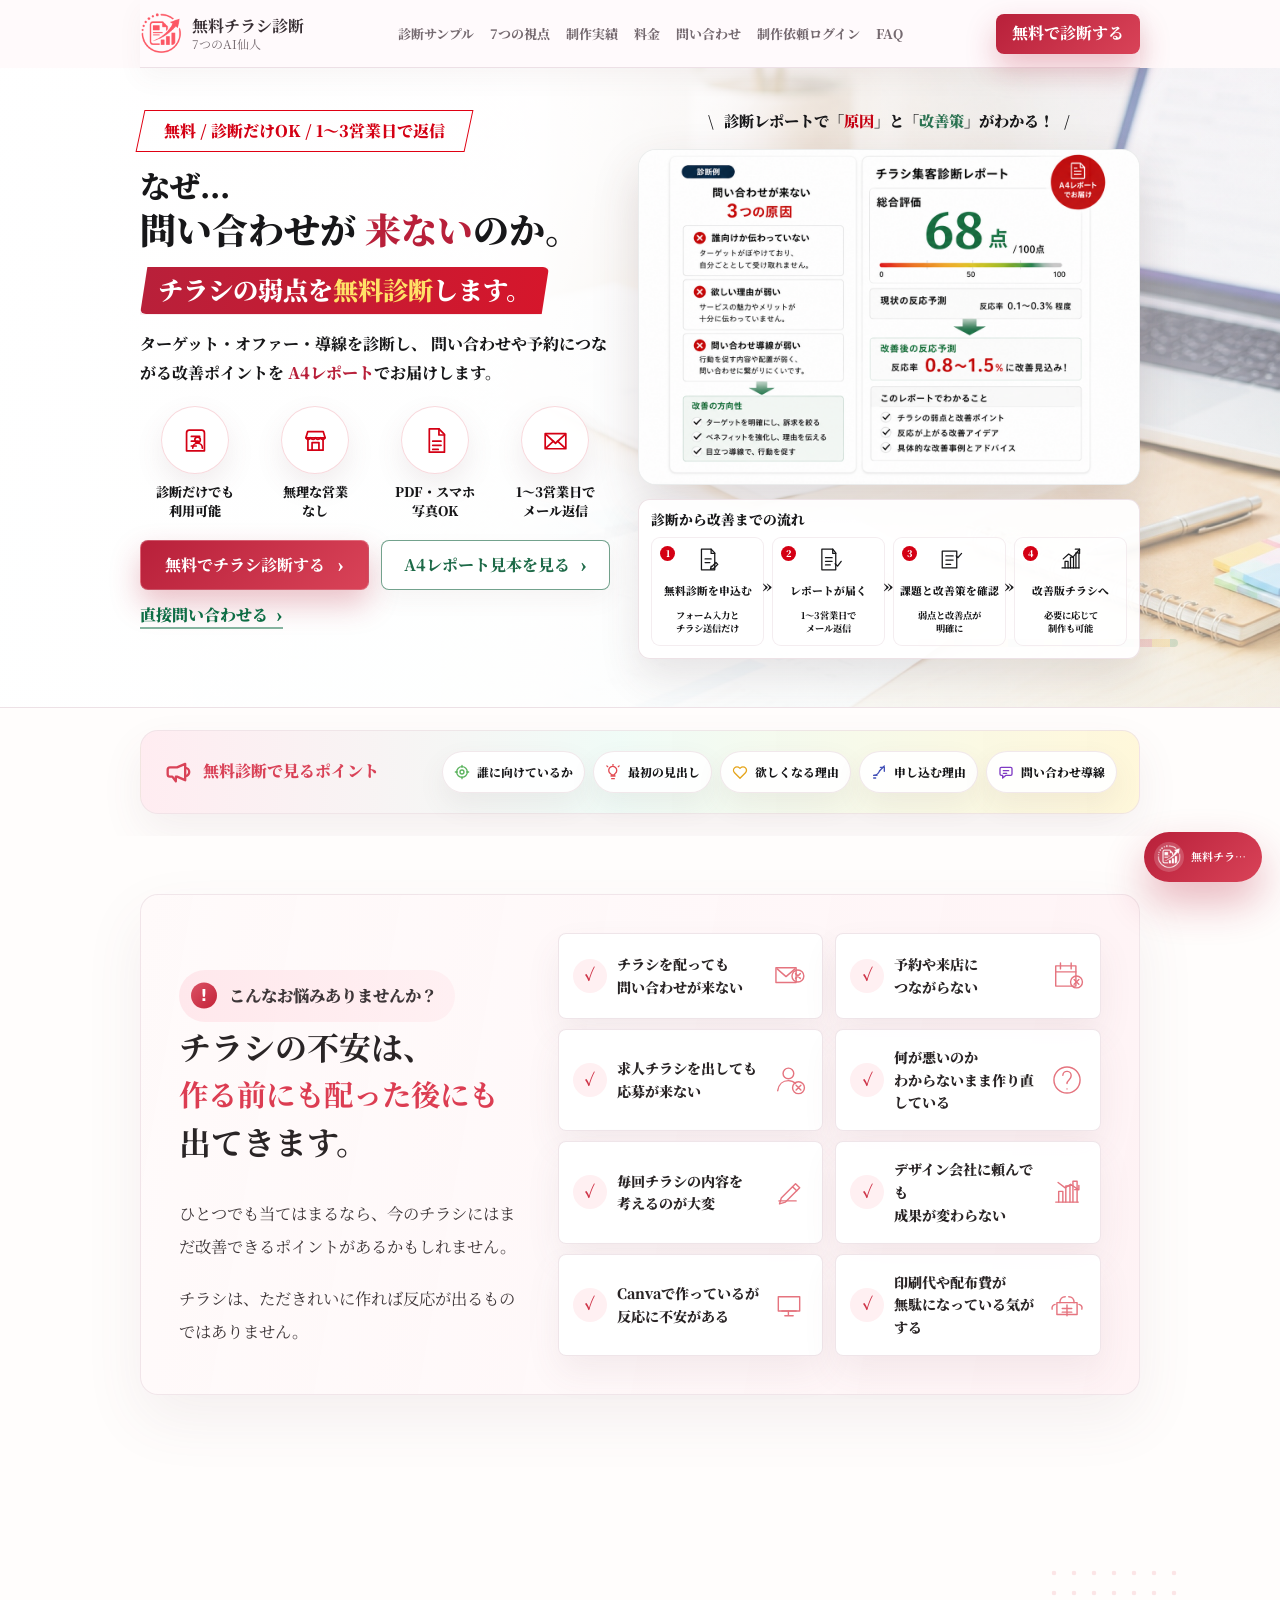
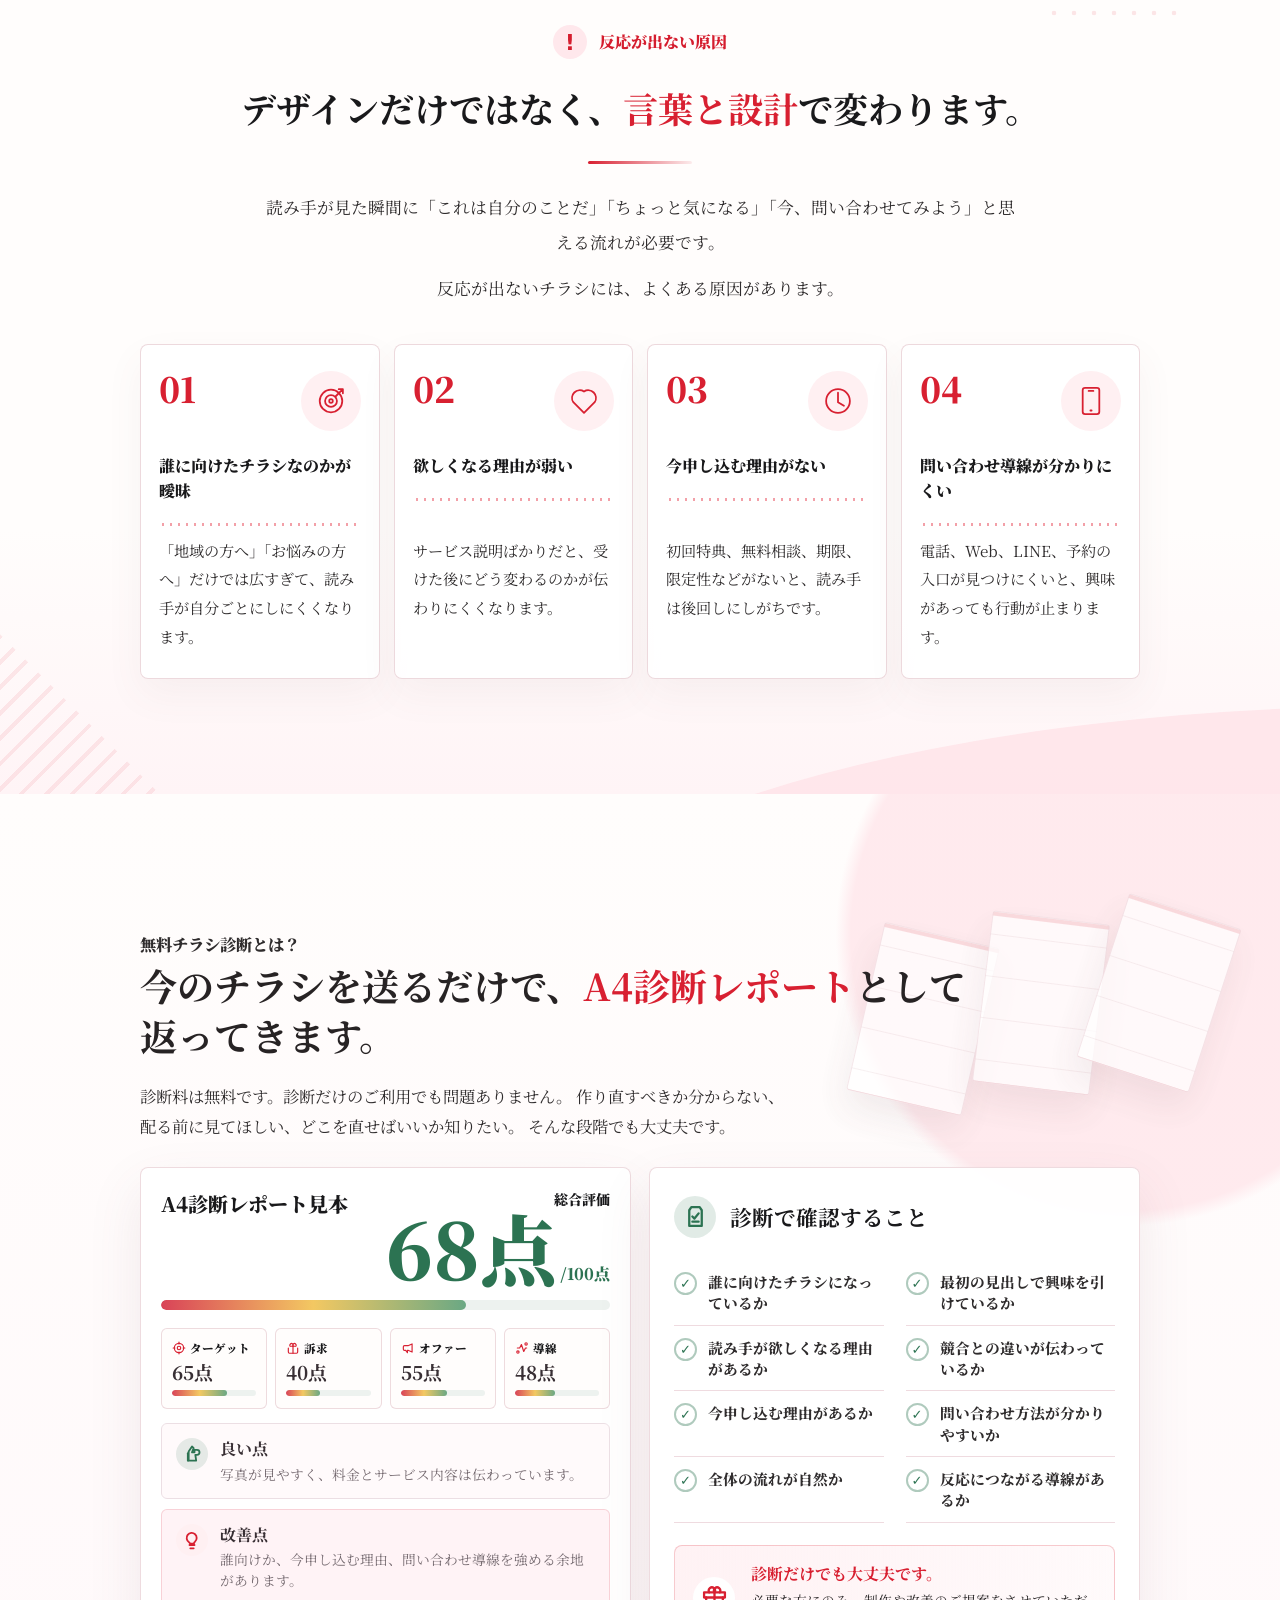
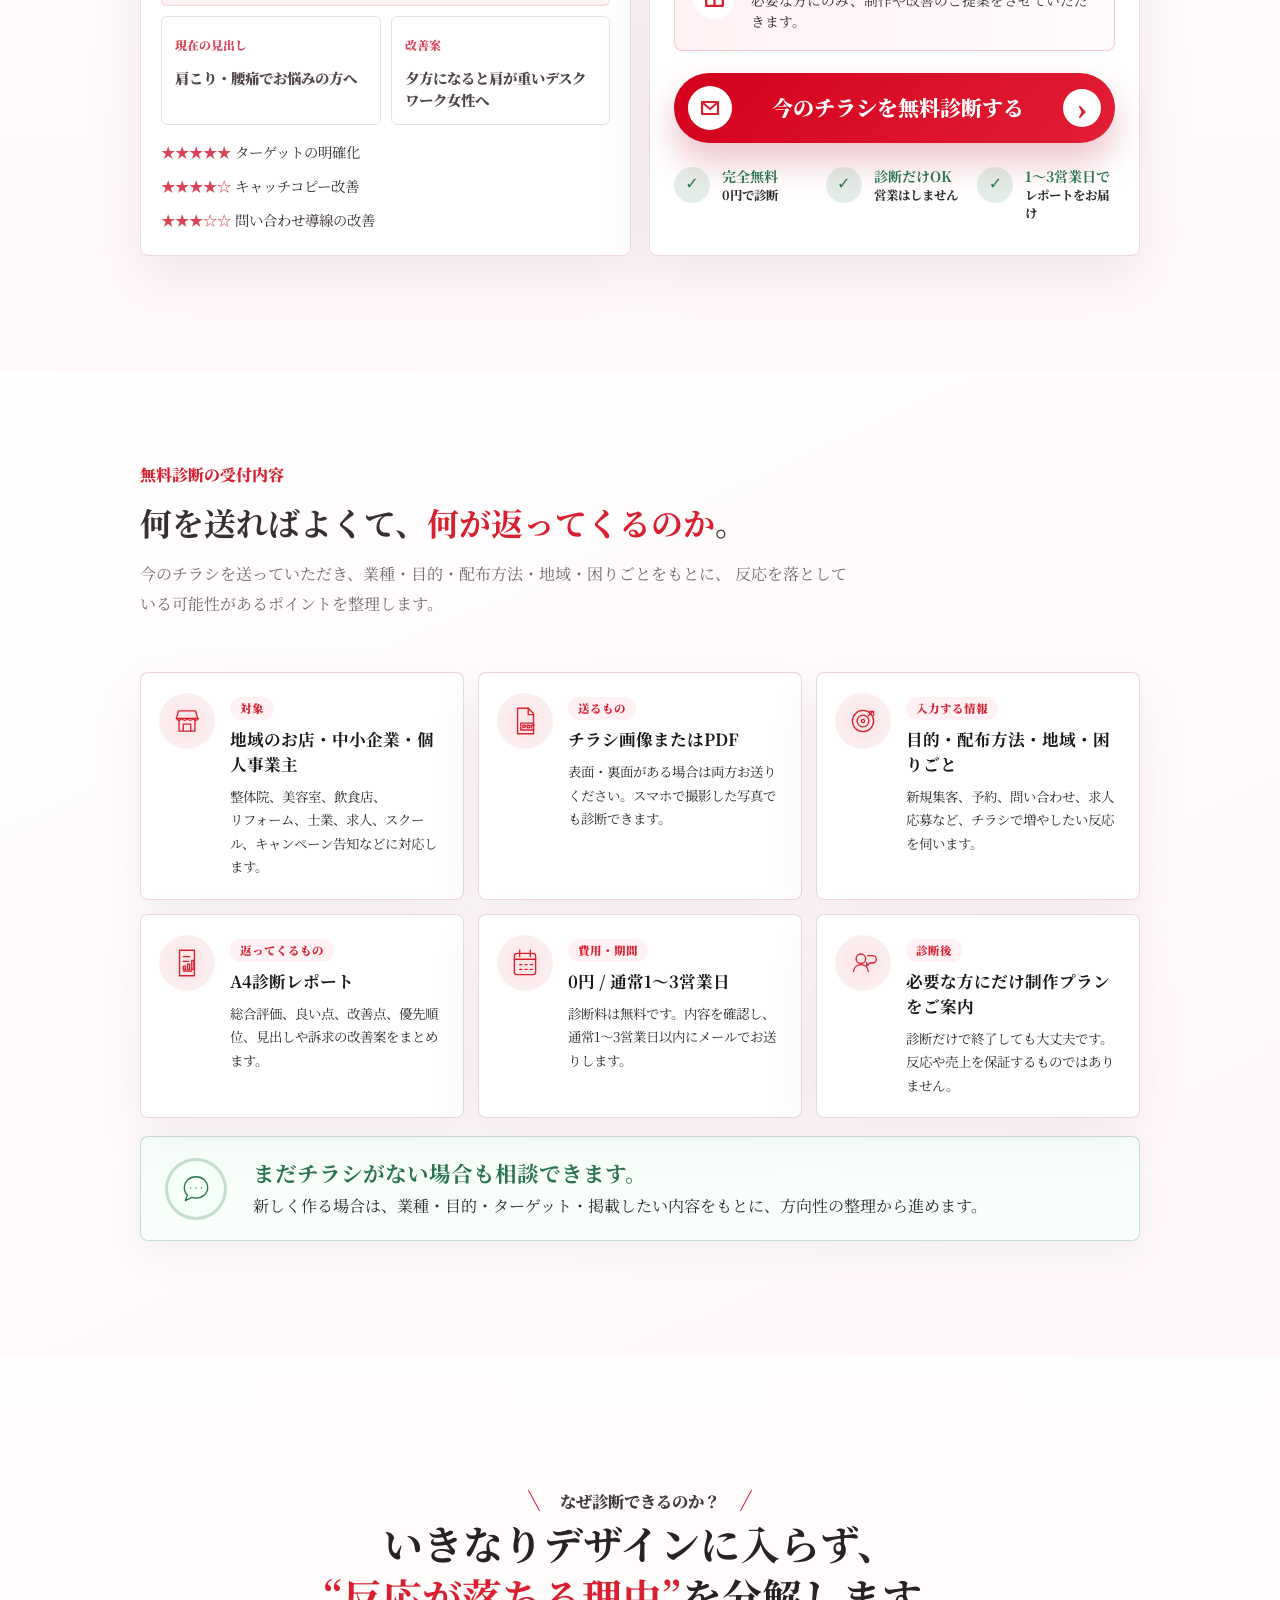
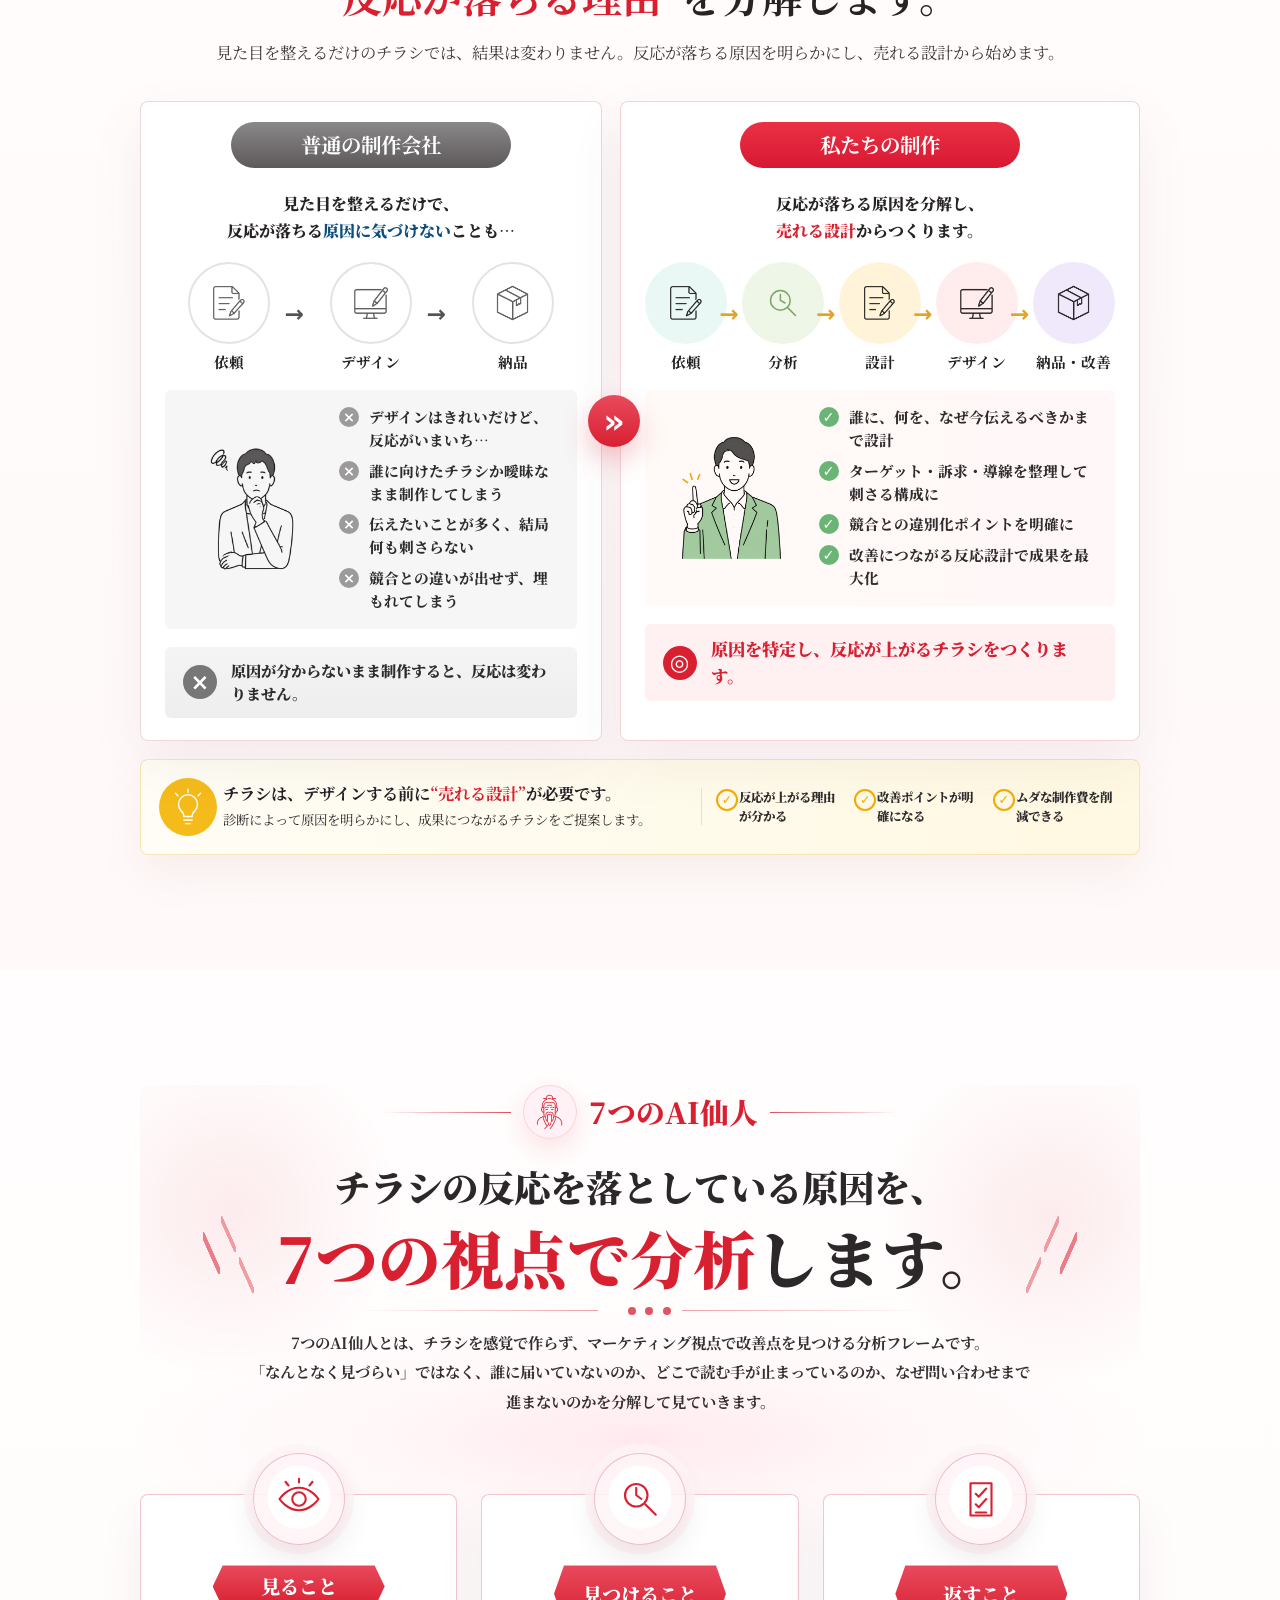
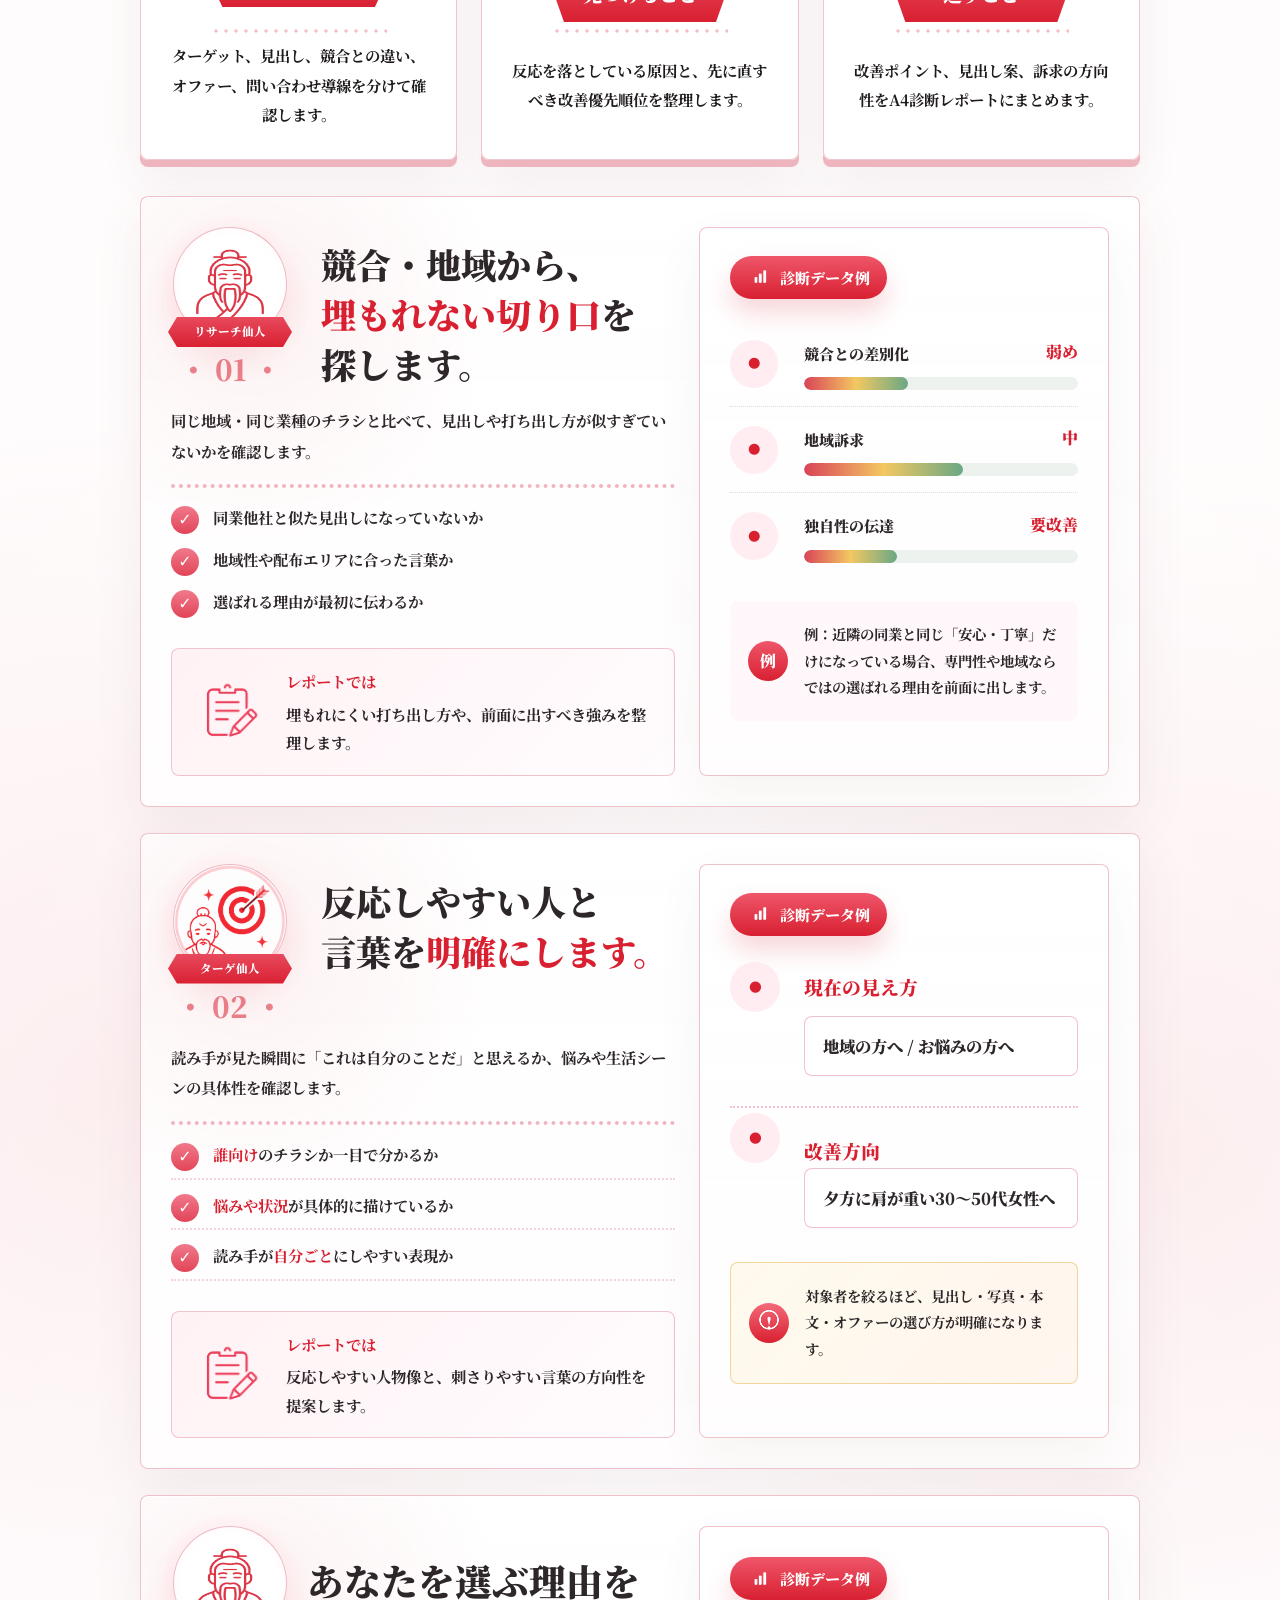
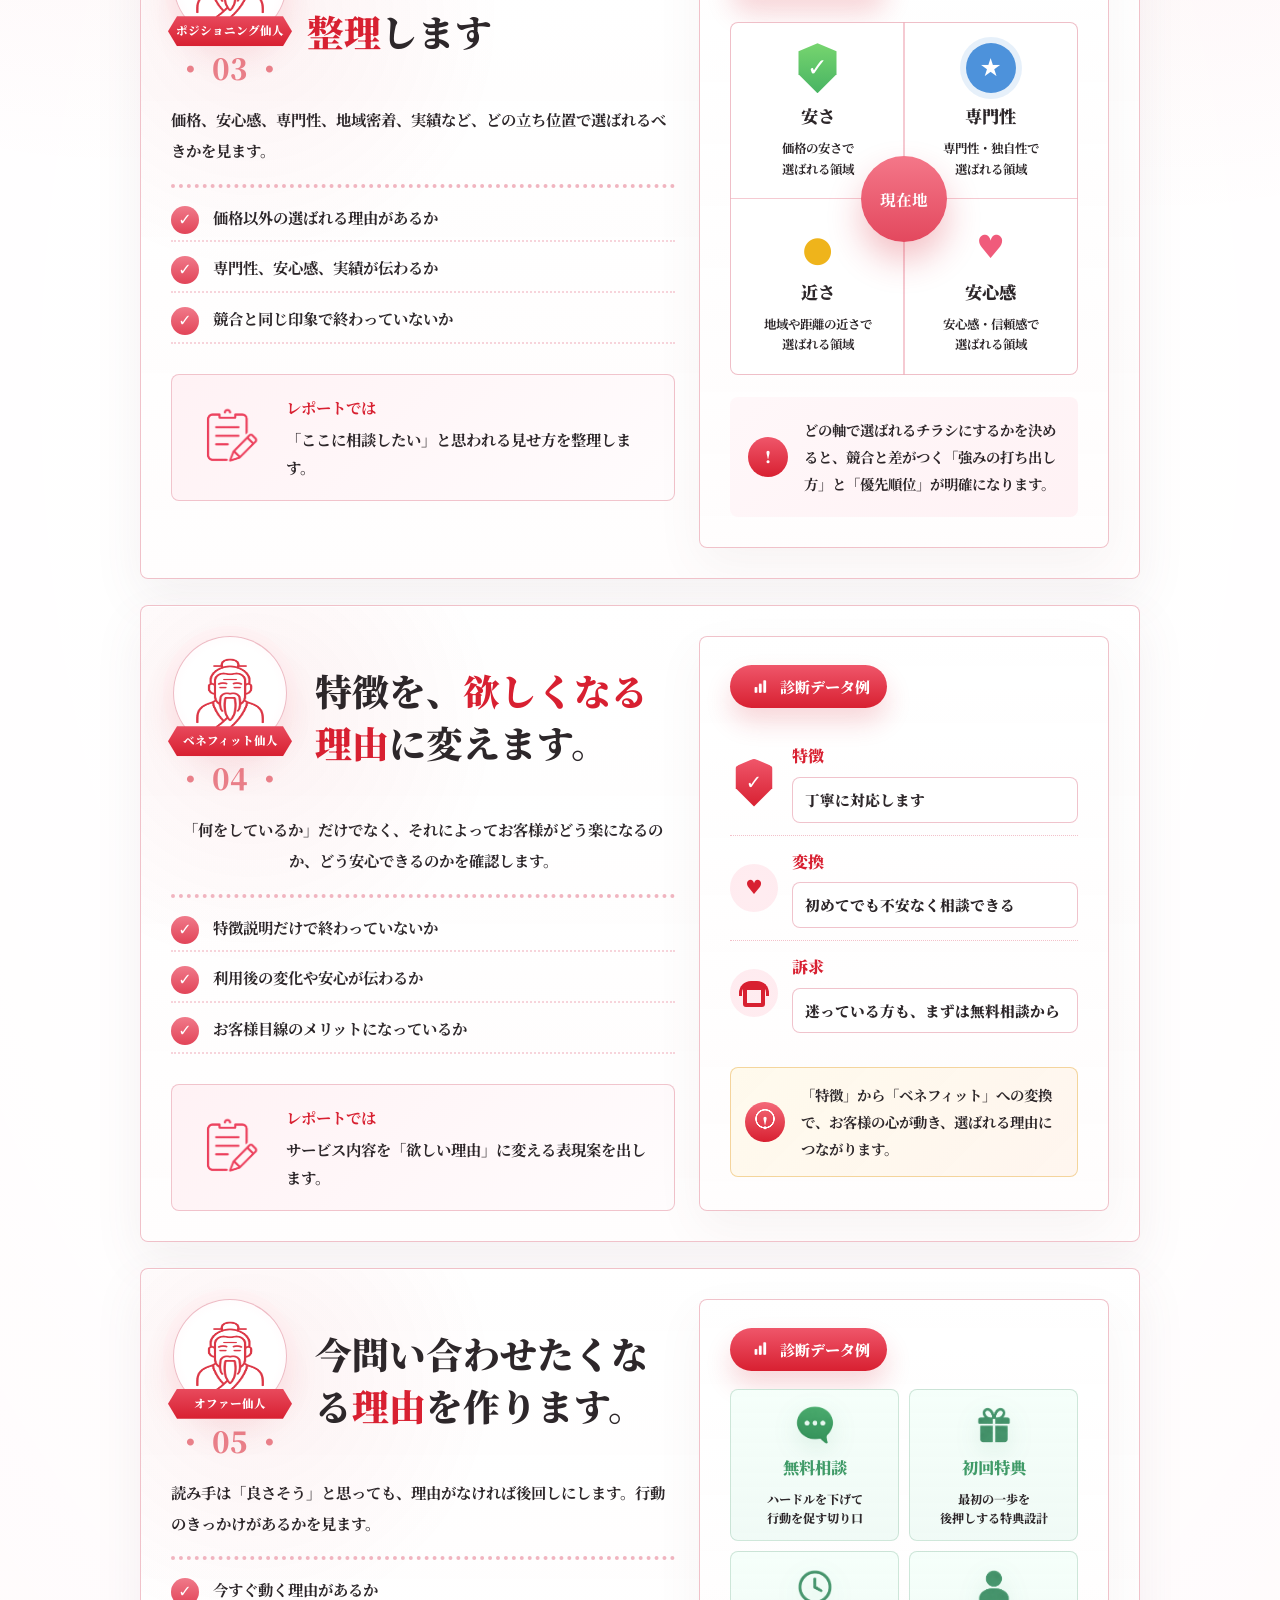
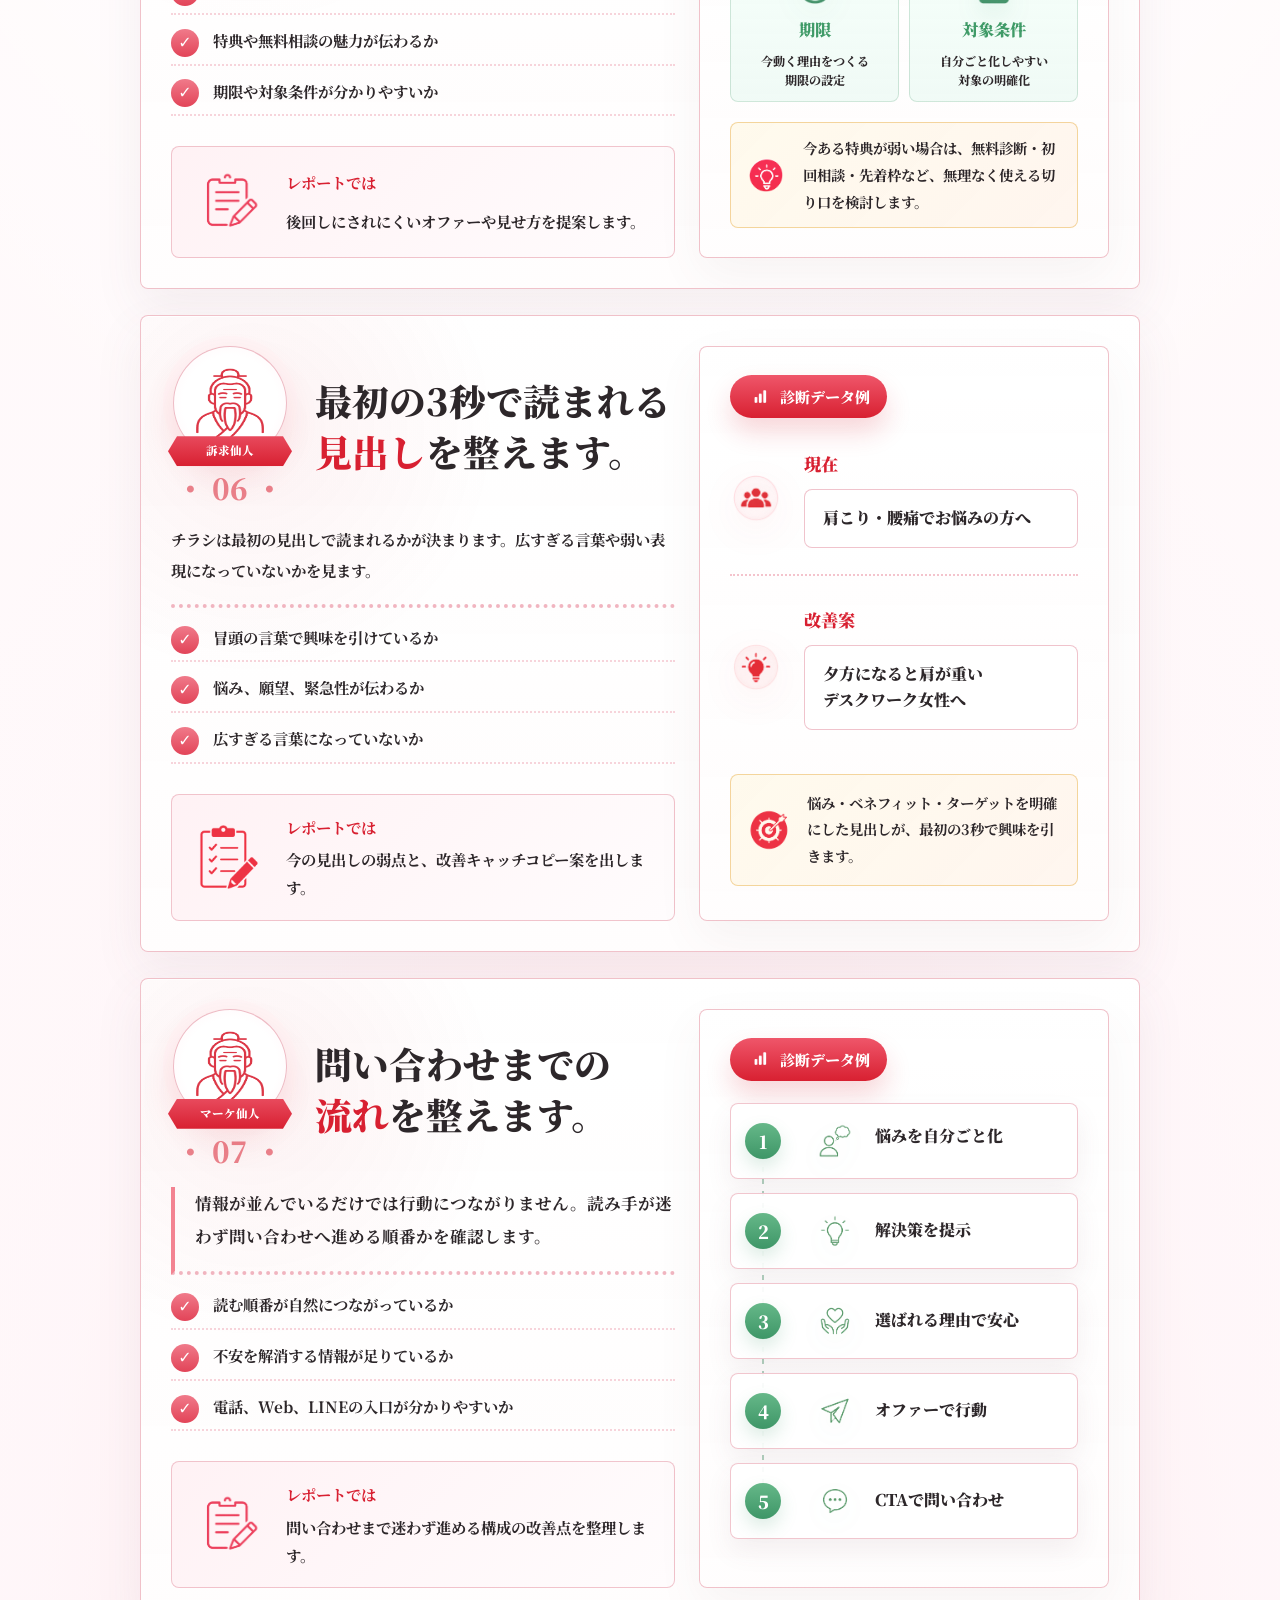
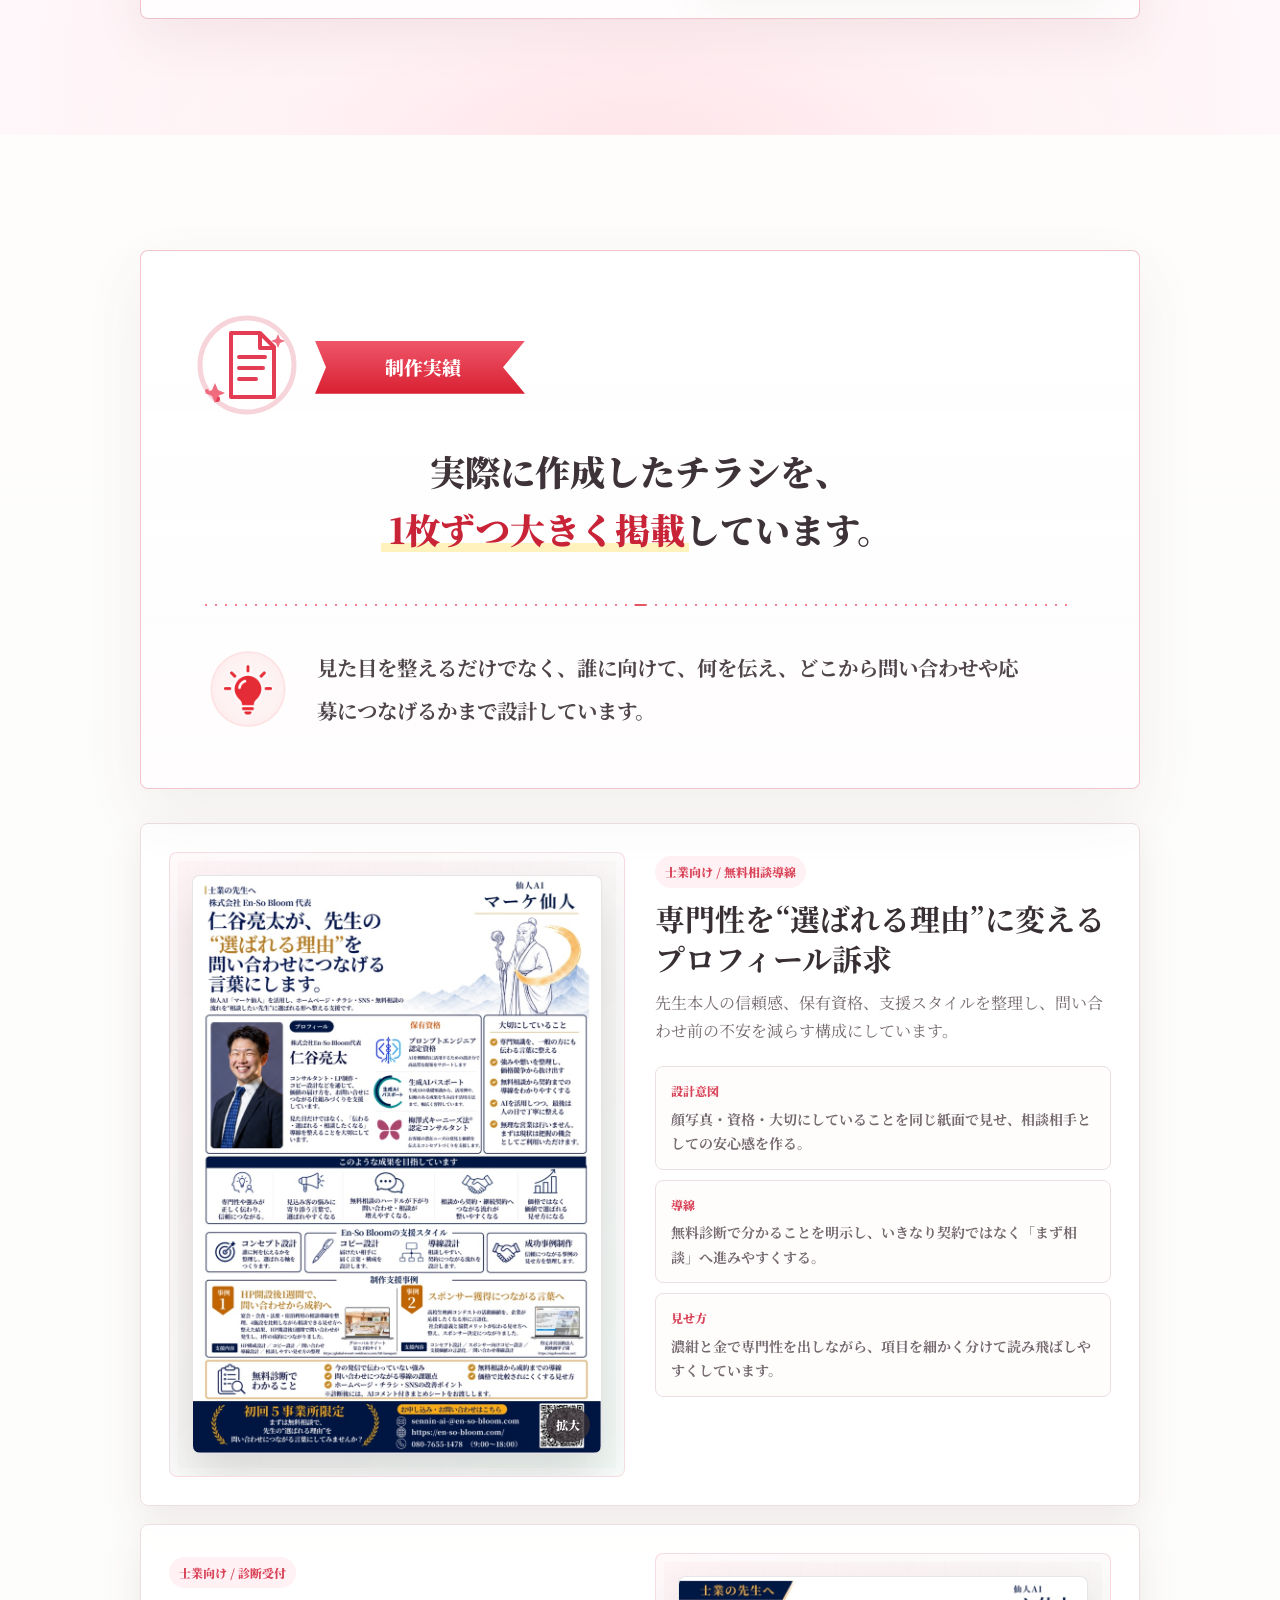
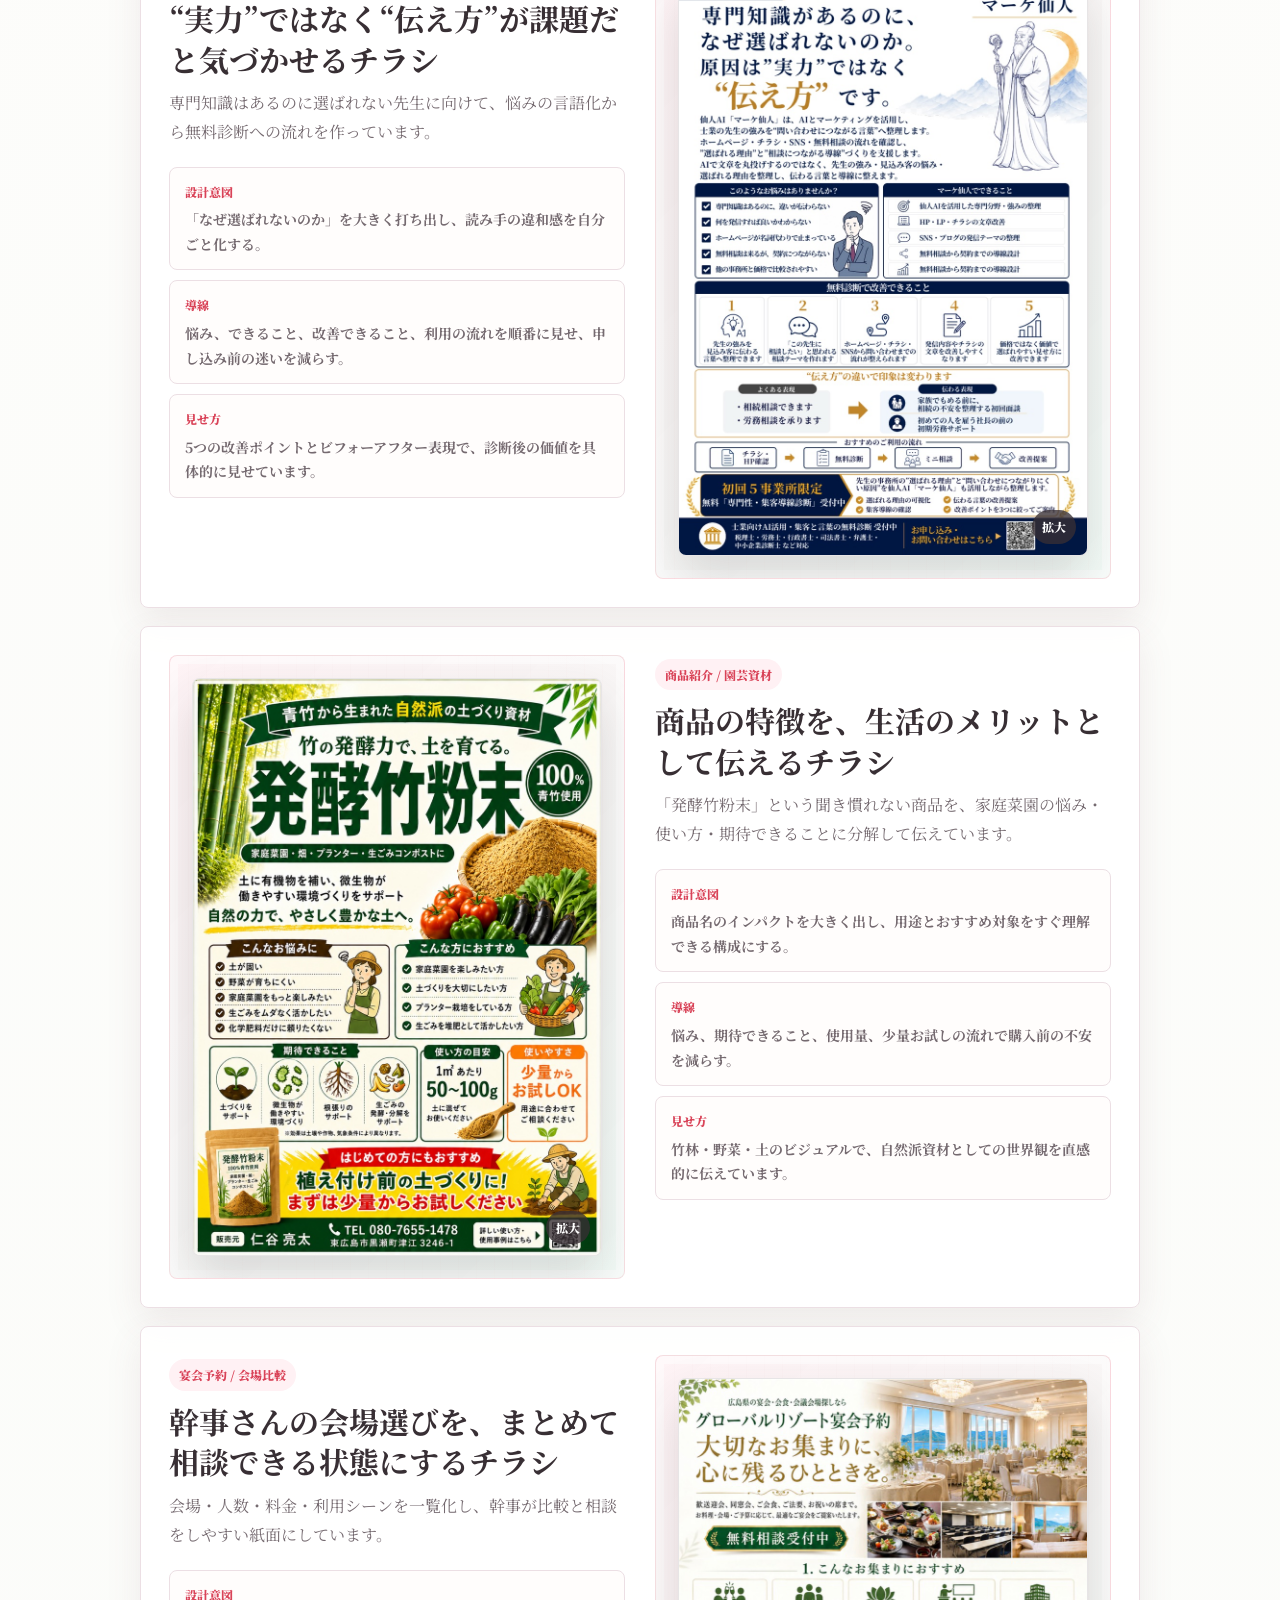
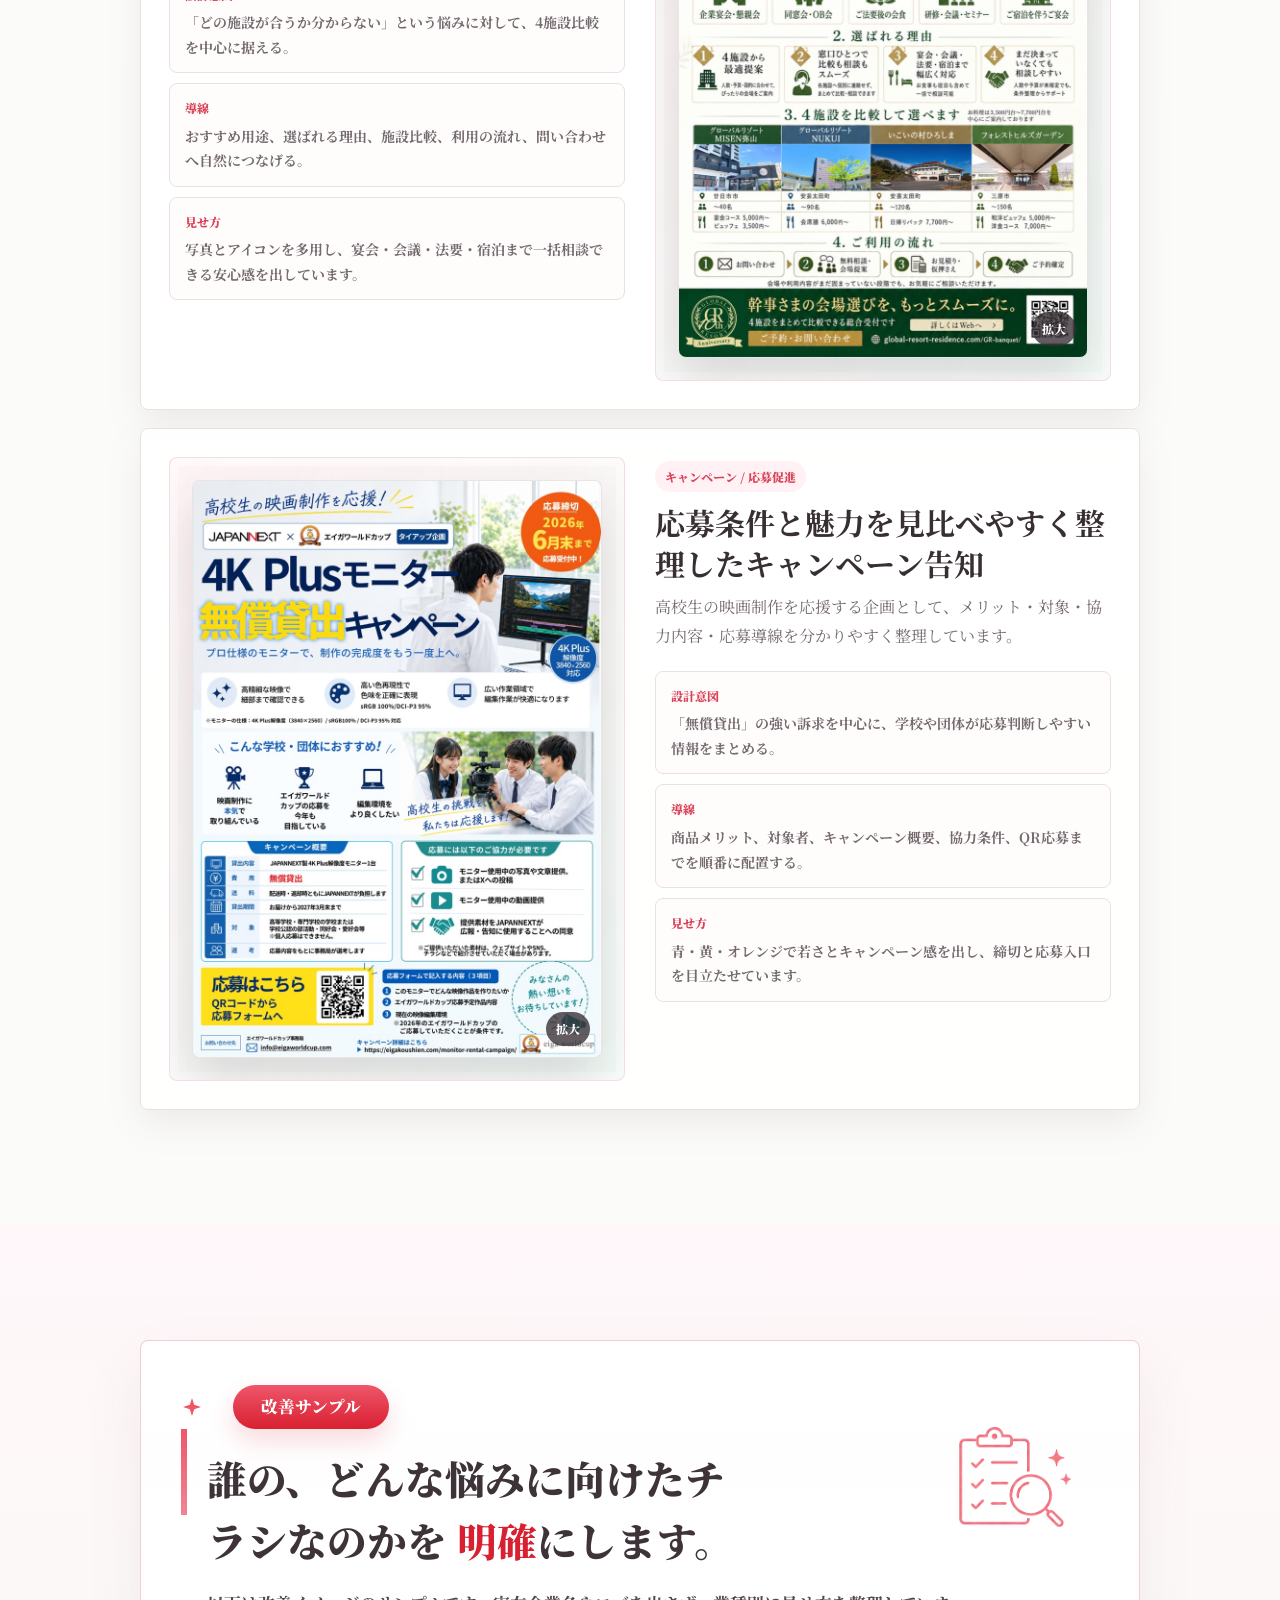
==== index.html @ 8c3f7525 "Add LP analysis tracking script" ====
<!doctype html>
<html lang="ja">
  <head>
    <meta charset="utf-8" />
    <meta name="viewport" content="width=device-width, initial-scale=1" />
    <title>今のチラシ、本当に反応が取れていますか？ | 無料チラシ診断</title>
    <meta
      name="description"
      content="配っても反応が出ないチラシの原因を無料診断。7つのAI仙人の分析フレームで改善ポイントをA4レポートにまとめてお返しします。"
    />
    <link rel="preconnect" href="https://fonts.googleapis.com" />
    <link rel="preconnect" href="https://fonts.gstatic.com" crossorigin />
    <link href="https://fonts.googleapis.com/css2?family=Noto+Serif+JP:wght@500;600;700;800;900&display=swap" rel="stylesheet" />
    <link rel="icon" type="image/png" href="assets/logo-mark.png" />
    <link rel="stylesheet" href="styles.css?v=20260630-reset-live1" />
  </head>
  <body>
    <header class="site-header" aria-label="サイトヘッダー">
      <a class="brand" href="#top" aria-label="無料チラシ診断 トップ">
        <span class="brand-mark"><img src="assets/logo-mark.png" alt="" /></span>
        <span>
          <strong>無料チラシ診断</strong>
          <small>7つのAI仙人</small>
        </span>
      </a>
      <nav class="site-nav" aria-label="主要ナビゲーション">
        <a href="#diagnosis">診断サンプル</a>
        <a href="#sages">7つの視点</a>
        <a href="#works">制作実績</a>
        <a href="#pricing">料金</a>
        <a href="contact.html">問い合わせ</a>
        <a href="portal.html">制作依頼ログイン</a>
        <a href="#faq">FAQ</a>
      </nav>
      <button class="header-cta js-open-chat" type="button">無料で診断する</button>
    </header>

    <main id="top">
      <section class="hero" aria-labelledby="hero-title">
        <img class="hero-image" src="assets/hero-desk-bg.jpg" alt="チラシ診断レポートを確認するデスクの背景" />
        <div class="hero-scrim" aria-hidden="true"></div>
        <div class="hero-content">
          <div class="hero-text">
            <p class="eyebrow hero-eyebrow">無料 / 診断だけOK / 1〜3営業日で返信</p>
            <h1 id="hero-title" class="hero-headline" aria-label="なぜ問い合わせが来ないのか。">
              <span class="headline-kicker">なぜ...</span>
              <span class="headline-main">問い合わせが</span>
              <span class="headline-main"><em><span class="keep">来ない</span></em>のか。</span>
            </h1>
            <p class="hero-ribbon">チラシの弱点を<span>無料診断</span>します。</p>
            <p class="hero-copy">
              ターゲット・オファー・導線を診断し、
              問い合わせや予約につながる改善ポイントを
              <strong>A4レポート</strong>でお届けします。
            </p>
            <ul class="hero-proof" aria-label="無料診断の安心材料">
              <li>
                <span class="proof-icon" aria-hidden="true">
                  <svg viewBox="0 0 48 48" focusable="false">
                    <path d="M15 9h18a4 4 0 0 1 4 4v26H11V13a4 4 0 0 1 4-4Z" />
                    <path d="M18 18h12M18 25h10M18 32h7" />
                    <path d="M34 35c0-4.2-3-7-7-7s-7 2.8-7 7" />
                    <circle cx="27" cy="23" r="4" />
                  </svg>
                </span>
                <span>診断だけでも<br />利用可能</span>
              </li>
              <li>
                <span class="proof-icon" aria-hidden="true">
                  <svg viewBox="0 0 48 48" focusable="false">
                    <path d="M10 20h28l-2.8-9H12.8L10 20Z" />
                    <path d="M13 20v18h22V20" />
                    <path d="M19 38V27h10v11" />
                    <path d="M10 20c1.6 3 5.4 3 7 0 1.6 3 5.4 3 7 0 1.6 3 5.4 3 7 0 1.6 3 5.4 3 7 0" />
                  </svg>
                </span>
                <span>無理な営業<br />なし</span>
              </li>
              <li>
                <span class="proof-icon" aria-hidden="true">
                  <svg viewBox="0 0 48 48" focusable="false">
                    <path d="M15 7h14l8 8v26H15V7Z" />
                    <path d="M29 7v9h8" />
                    <path d="M20 25h12M20 31h12M20 37h8" />
                  </svg>
                </span>
                <span>PDF・スマホ<br />写真OK</span>
              </li>
              <li>
                <span class="proof-icon" aria-hidden="true">
                  <svg viewBox="0 0 48 48" focusable="false">
                    <path d="M9 14h30v22H9V14Z" />
                    <path d="m10 15 14 13 14-13" />
                    <path d="m10 35 11-10M38 35 27 25" />
                  </svg>
                </span>
                <span>1〜3営業日で<br />メール返信</span>
              </li>
            </ul>
            <div class="hero-actions">
              <button class="primary-button js-open-chat" type="button">無料でチラシ診断する</button>
              <a class="secondary-button" href="#diagnosis">A4レポート見本を見る</a>
            </div>
            <a class="direct-contact-link" href="contact.html">直接問い合わせる</a>
          </div>
          <div class="hero-visual hero-report-visual" aria-label="無料診断レポートの返却イメージ">
            <p class="report-note">診断レポートで「<span>原因</span>」と「<em>改善策</em>」がわかる！</p>
            <img
              class="hero-report-image"
              src="assets/hero-report-panel.png"
              alt="問い合わせが来ない原因と改善策がわかるチラシ集客診断レポートの見本"
            />
            <div class="hero-flow-card" aria-label="診断から改善までの流れ">
              <p>診断から改善までの流れ</p>
              <ol>
                <li>
                  <span class="flow-icon" aria-hidden="true">
                    <svg viewBox="0 0 48 48" focusable="false">
                      <path d="M14 7h16l6 6v28H14V7Z" />
                      <path d="M30 7v7h6" />
                      <path d="M20 23h10M20 29h8" />
                      <path d="m31 36 7-7 3 3-7 7-5 1 1-5Z" />
                    </svg>
                  </span>
                  <b>無料診断を申込む</b>
                  <small>フォーム入力と<br />チラシ送信だけ</small>
                </li>
                <li>
                  <span class="flow-icon" aria-hidden="true">
                    <svg viewBox="0 0 48 48" focusable="false">
                      <path d="M13 7h18l5 6v28H13V7Z" />
                      <path d="M31 7v7h5" />
                      <path d="M19 21h11M19 27h11M19 33h8" />
                      <path d="m35 31 4 4 6-8" />
                    </svg>
                  </span>
                  <b>レポートが届く</b>
                  <small>1〜3営業日で<br />メール返信</small>
                </li>
                <li>
                  <span class="flow-icon" aria-hidden="true">
                    <svg viewBox="0 0 48 48" focusable="false">
                      <path d="M12 10h24v28H12V10Z" />
                      <path d="M18 18h12M18 25h12M18 32h8" />
                      <path d="m35 18 3 3 6-7" />
                    </svg>
                  </span>
                  <b>課題と改善策を確認</b>
                  <small>弱点と改善点が<br />明確に</small>
                </li>
                <li>
                  <span class="flow-icon" aria-hidden="true">
                    <svg viewBox="0 0 48 48" focusable="false">
                      <path d="M10 38h28" />
                      <path d="M15 38V27h5v11M24 38V20h5v18M33 38V13h5v25" />
                      <path d="m12 23 9-8 7 5 11-13" />
                      <path d="M32 7h7v7" />
                    </svg>
                  </span>
                  <b>改善版チラシへ</b>
                  <small>必要に応じて<br />制作も可能</small>
                </li>
              </ol>
            </div>
          </div>
        </div>
      </section>

      <section class="signal-strip" aria-label="無料診断で見るポイント">
        <div class="section-inner signal-inner">
          <p class="signal-title">
            <span class="signal-title-icon" aria-hidden="true">
              <svg viewBox="0 0 24 24" focusable="false">
                <path d="M4 10v4a2 2 0 0 0 2 2h2l3 4v-4h1l7 3V5l-7 3H6a2 2 0 0 0-2 2Z" />
                <path d="M19 8.5a3.5 3.5 0 0 1 0 7" />
              </svg>
            </span>
            無料診断で見るポイント
          </p>
          <ul>
            <li class="signal-target">
              <svg viewBox="0 0 24 24" aria-hidden="true" focusable="false">
                <circle cx="12" cy="12" r="8" />
                <circle cx="12" cy="12" r="3" />
                <path d="M12 2v3M22 12h-3M12 22v-3M2 12h3" />
              </svg>
              <span>誰に向けているか</span>
            </li>
            <li class="signal-copy">
              <svg viewBox="0 0 24 24" aria-hidden="true" focusable="false">
                <path d="M9 18h6" />
                <path d="M10 22h4" />
                <path d="M8.4 14.6A6 6 0 1 1 15.6 14c-.8.6-1.2 1.5-1.4 2.5H9.8c-.2-.8-.6-1.4-1.4-1.9Z" />
                <path d="M4 4 2.8 2.8M20 4l1.2-1.2M12 2V0.5" />
              </svg>
              <span>最初の見出し</span>
            </li>
            <li class="signal-benefit">
              <svg viewBox="0 0 24 24" aria-hidden="true" focusable="false">
                <path d="M20.2 5.8a5.2 5.2 0 0 0-7.4 0L12 6.6l-.8-.8a5.2 5.2 0 0 0-7.4 7.4L12 21.4l8.2-8.2a5.2 5.2 0 0 0 0-7.4Z" />
              </svg>
              <span>欲しくなる理由</span>
            </li>
            <li class="signal-offer">
              <svg viewBox="0 0 24 24" aria-hidden="true" focusable="false">
                <path d="M4 17c4.5 0 6.5-2 8-5l1-2" />
                <path d="M14 5h6v6" />
                <path d="m13 10 7-7" />
                <path d="M4 17h5M4 21h3" />
              </svg>
              <span>申し込む理由</span>
            </li>
            <li class="signal-contact">
              <svg viewBox="0 0 24 24" aria-hidden="true" focusable="false">
                <path d="M5 5h14a2 2 0 0 1 2 2v8a2 2 0 0 1-2 2h-7l-5 4v-4H5a2 2 0 0 1-2-2V7a2 2 0 0 1 2-2Z" />
                <path d="M8 10h8M8 14h5" />
              </svg>
              <span>問い合わせ導線</span>
            </li>
          </ul>
        </div>
      </section>

      <section class="section worry-section" aria-labelledby="worries-title">
        <div class="section-inner worry-panel">
          <div class="worry-copy">
            <p class="worry-eyebrow"><span>!</span>こんなお悩みありませんか？</p>
            <h2 id="worries-title"><span>チラシの不安は、</span><em>作る前にも配った後にも</em><span>出てきます。</span></h2>
            <p>
              ひとつでも当てはまるなら、今のチラシにはまだ改善できるポイントがあるかもしれません。
            </p>
            <p>チラシは、ただきれいに作れば反応が出るものではありません。</p>
          </div>
          <ul class="worry-list" aria-label="チラシに関するよくある悩み">
            <li>
              <span class="worry-check">✓</span>
              <strong>チラシを配っても<br />問い合わせが来ない</strong>
              <svg viewBox="0 0 64 64" aria-hidden="true" focusable="false">
                <path d="M10 18h34v25H10V18Z" />
                <path d="m12 20 15 13 15-13" />
                <path d="M47 42a10 10 0 1 0 0-20 10 10 0 0 0 0 20Z" />
                <path d="m43 28 8 8M51 28l-8 8" />
              </svg>
            </li>
            <li>
              <span class="worry-check">✓</span>
              <strong>予約や来店に<br />つながらない</strong>
              <svg viewBox="0 0 64 64" aria-hidden="true" focusable="false">
                <path d="M13 15h34v34H13V15Z" />
                <path d="M21 10v10M39 10v10M13 25h34" />
                <path d="M48 52a10 10 0 1 0 0-20 10 10 0 0 0 0 20Z" />
                <path d="m44 38 8 8M52 38l-8 8" />
              </svg>
            </li>
            <li>
              <span class="worry-check">✓</span>
              <strong>求人チラシを出しても<br />応募が来ない</strong>
              <svg viewBox="0 0 64 64" aria-hidden="true" focusable="false">
                <circle cx="31" cy="21" r="9" />
                <path d="M13 50c1.5-11 9-17 18-17 5 0 9 1.8 12 5" />
                <circle cx="48" cy="45" r="10" />
                <path d="m44 41 8 8M52 41l-8 8" />
              </svg>
            </li>
            <li>
              <span class="worry-check">✓</span>
              <strong>何が悪いのか<br />わからないまま作り直している</strong>
              <svg viewBox="0 0 64 64" aria-hidden="true" focusable="false">
                <circle cx="32" cy="32" r="22" />
                <path d="M25 24a7 7 0 0 1 14 1c0 7-7 7-7 13" />
                <path d="M32 47h.1" />
              </svg>
            </li>
            <li>
              <span class="worry-check">✓</span>
              <strong>毎回チラシの内容を<br />考えるのが大変</strong>
              <svg viewBox="0 0 64 64" aria-hidden="true" focusable="false">
                <path d="M15 47h29" />
                <path d="M19 42 43 18l7 7-24 24-10 3 3-10Z" />
                <path d="m38 23 7 7" />
              </svg>
            </li>
            <li>
              <span class="worry-check">✓</span>
              <strong>デザイン会社に頼んでも<br />成果が変わらない</strong>
              <svg viewBox="0 0 64 64" aria-hidden="true" focusable="false">
                <path d="M13 49h38" />
                <path d="M18 49V31h7v18M30 49V22h7v27M42 49V14h7v35" />
                <path d="m17 16 12 9 9-6 13 9" />
                <path d="m45 28h7v-7" />
              </svg>
            </li>
            <li>
              <span class="worry-check">✓</span>
              <strong>Canvaで作っているが<br />反応に不安がある</strong>
              <svg viewBox="0 0 64 64" aria-hidden="true" focusable="false">
                <path d="M14 18h36v24H14V18Z" />
                <path d="M25 50h14M31 42v8" />
                <path d="M20 42h24" />
              </svg>
            </li>
            <li>
              <span class="worry-check">✓</span>
              <strong>印刷代や配布費が<br />無駄になっている気がする</strong>
              <svg viewBox="0 0 64 64" aria-hidden="true" focusable="false">
                <path d="M15 28h34v20H15V28Z" />
                <path d="M20 28c0-6 4-10 9-10M44 28c0-6-4-10-9-10" />
                <path d="M24 38h16M24 44h16" />
                <path d="M32 32v18" />
                <path d="M12 31c-4 1-6 4-5 8M52 31c4 1 6 4 5 8" />
              </svg>
            </li>
          </ul>
        </div>
      </section>

      <section class="section cause-section" aria-labelledby="cause-title">
        <div class="section-inner cause-layout">
          <div class="cause-copy">
            <p class="cause-eyebrow"><span>!</span>反応が出ない原因</p>
            <h2 id="cause-title">デザインだけではなく、<em>言葉と設計</em>で変わります。</h2>
          </div>
          <div class="cause-body">
            <p>
              読み手が見た瞬間に「これは自分のことだ」「ちょっと気になる」「今、問い合わせてみよう」と思える流れが必要です。
            </p>
            <p>反応が出ないチラシには、よくある原因があります。</p>
          </div>
          <div class="cause-list">
            <article>
              <div class="cause-card-top">
                <span class="cause-number">01</span>
                <span class="cause-icon" aria-hidden="true">
                  <svg viewBox="0 0 64 64" focusable="false">
                    <circle cx="32" cy="32" r="19" />
                    <circle cx="32" cy="32" r="10" />
                    <circle cx="32" cy="32" r="3" />
                    <path d="M40 24 52 12M45 12h7v7" />
                  </svg>
                </span>
              </div>
              <h3>誰に向けたチラシなのかが曖昧</h3>
              <p>「地域の方へ」「お悩みの方へ」だけでは広すぎて、読み手が自分ごとにしにくくなります。</p>
            </article>
            <article>
              <div class="cause-card-top">
                <span class="cause-number">02</span>
                <span class="cause-icon" aria-hidden="true">
                  <svg viewBox="0 0 64 64" focusable="false">
                    <path d="M32 52 14 34a13 13 0 0 1 18-18 13 13 0 0 1 18 18L32 52Z" />
                  </svg>
                </span>
              </div>
              <h3>欲しくなる理由が弱い</h3>
              <p>サービス説明ばかりだと、受けた後にどう変わるのかが伝わりにくくなります。</p>
            </article>
            <article>
              <div class="cause-card-top">
                <span class="cause-number">03</span>
                <span class="cause-icon" aria-hidden="true">
                  <svg viewBox="0 0 64 64" focusable="false">
                    <circle cx="32" cy="32" r="20" />
                    <path d="M32 18v16l10 6" />
                  </svg>
                </span>
              </div>
              <h3>今申し込む理由がない</h3>
              <p>初回特典、無料相談、期限、限定性などがないと、読み手は後回しにしがちです。</p>
            </article>
            <article>
              <div class="cause-card-top">
                <span class="cause-number">04</span>
                <span class="cause-icon" aria-hidden="true">
                  <svg viewBox="0 0 64 64" focusable="false">
                    <path d="M22 10h20a4 4 0 0 1 4 4v36a4 4 0 0 1-4 4H22a4 4 0 0 1-4-4V14a4 4 0 0 1 4-4Z" />
                    <path d="M28 15h8M31 48h2" />
                  </svg>
                </span>
              </div>
              <h3>問い合わせ導線が分かりにくい</h3>
              <p>電話、Web、LINE、予約の入口が見つけにくいと、興味があっても行動が止まります。</p>
            </article>
          </div>
        </div>
      </section>

      <section id="diagnosis" class="section diagnosis-section" aria-labelledby="diagnosis-title">
        <div class="section-inner diagnosis-inner">
          <div class="diagnosis-heading">
            <p class="diagnosis-eyebrow">無料チラシ診断とは？</p>
            <h2 id="diagnosis-title">今のチラシを送るだけで、<em>A4診断レポート</em>として返ってきます。</h2>
            <p>
              診断料は無料です。診断だけのご利用でも問題ありません。
              作り直すべきか分からない、配る前に見てほしい、どこを直せばいいか知りたい。
              そんな段階でも大丈夫です。
            </p>
          </div>
          <div class="diagnosis-paper-stack" aria-hidden="true">
            <span></span>
            <span></span>
            <span></span>
          </div>
          <div class="diagnosis-layout diagnosis-modern">
            <article class="diagnosis-report-card" aria-label="A4診断レポート見本">
              <div class="report-top">
                <span>A4診断レポート<wbr>見本</span>
                <strong><small>総合評価</small><b>68点<em>/100点</em></b></strong>
              </div>
              <div class="score-bar" aria-hidden="true"><span></span></div>
              <div class="score-grid" aria-label="項目別スコア">
                <div>
                  <span>
                    <svg viewBox="0 0 24 24" aria-hidden="true" focusable="false"><circle cx="12" cy="12" r="8" /><circle cx="12" cy="12" r="3" /><path d="M12 2v3M22 12h-3M12 22v-3M2 12h3" /></svg>
                    ターゲット
                  </span>
                  <strong>65点</strong>
                  <i style="--value: 65%"></i>
                </div>
                <div>
                  <span>
                    <svg viewBox="0 0 24 24" aria-hidden="true" focusable="false"><path d="M20 12v7a2 2 0 0 1-2 2H6a2 2 0 0 1-2-2v-7" /><path d="M12 21V9" /><path d="M8 9h8" /><path d="M7 9a3 3 0 1 1 5 0 3 3 0 1 1 5 0" /></svg>
                    訴求
                  </span>
                  <strong>40点</strong>
                  <i style="--value: 40%"></i>
                </div>
                <div>
                  <span>
                    <svg viewBox="0 0 24 24" aria-hidden="true" focusable="false"><path d="M4 10v4a2 2 0 0 0 2 2h2l3 4v-4h1l7 3V5l-7 3H6a2 2 0 0 0-2 2Z" /></svg>
                    オファー
                  </span>
                  <strong>55点</strong>
                  <i style="--value: 55%"></i>
                </div>
                <div>
                  <span>
                    <svg viewBox="0 0 24 24" aria-hidden="true" focusable="false"><path d="M4 12h4l3-6 4 12 3-6h2" /><circle cx="5" cy="19" r="2" /><circle cx="19" cy="5" r="2" /></svg>
                    導線
                  </span>
                  <strong>48点</strong>
                  <i style="--value: 48%"></i>
                </div>
              </div>
              <div class="report-block">
                <span class="report-mini-icon" aria-hidden="true">
                  <svg viewBox="0 0 24 24" focusable="false"><path d="M7 11v9" /><path d="M15 7h3a3 3 0 0 1 0 6h-2l1 7H8V9l4-6 2 2-2 5h3Z" /></svg>
                </span>
                <h3>良い点</h3>
                <p>写真が見やすく、料金とサービス内容は伝わっています。</p>
              </div>
              <div class="report-block warning">
                <span class="report-mini-icon" aria-hidden="true">
                  <svg viewBox="0 0 24 24" focusable="false"><path d="M9 18h6" /><path d="M10 22h4" /><path d="M8.4 14.6A6 6 0 1 1 15.6 14c-.8.6-1.2 1.5-1.4 2.5H9.8c-.2-.8-.6-1.4-1.4-1.9Z" /></svg>
                </span>
                <h3>改善点</h3>
                <p>誰向けか、今申し込む理由、問い合わせ導線を強める余地があります。</p>
              </div>
              <div class="copy-compare">
                <div>
                  <span>現在の見出し</span>
                  <p>肩こり・腰痛でお悩みの方へ</p>
                </div>
                <div>
                  <span>改善案</span>
                  <p>夕方になると肩が重いデスクワーク女性へ</p>
                </div>
              </div>
              <div class="priority-list">
                <p><strong>★★★★★</strong> ターゲットの明確化</p>
                <p><strong>★★★★☆</strong> キャッチコピー改善</p>
                <p><strong>★★★☆☆</strong> 問い合わせ導線の改善</p>
              </div>
            </article>
            <aside class="diagnosis-side-card">
              <h3>
                <span aria-hidden="true">
                  <svg viewBox="0 0 24 24" focusable="false"><path d="M8 3h8l2 3v15H6V6l2-3Z" /><path d="M9 12l2 2 4-5" /><path d="M9 17h6" /></svg>
                </span>
                診断で確認すること
              </h3>
              <ul class="diagnosis-checks">
                <li>誰に向けたチラシになっているか</li>
                <li>最初の見出しで興味を引けているか</li>
                <li>読み手が欲しくなる理由があるか</li>
                <li>競合との違いが伝わっているか</li>
                <li>今申し込む理由があるか</li>
                <li>問い合わせ方法が分かりやすいか</li>
                <li>全体の流れが自然か</li>
                <li>反応につながる導線があるか</li>
              </ul>
              <div class="diagnosis-note">
                <span aria-hidden="true">
                  <svg viewBox="0 0 24 24" focusable="false"><path d="M20 12v8H4v-8" /><path d="M2 7h20v5H2V7Z" /><path d="M12 7v13" /><path d="M7 7a3 3 0 1 1 5 0 3 3 0 1 1 5 0" /></svg>
                </span>
                <div>
                  <strong>診断だけでも大丈夫です。</strong>
                  <p>必要な方にのみ、制作や改善のご提案をさせていただきます。</p>
                </div>
              </div>
              <button class="diagnosis-cta js-open-chat" type="button">
                <span aria-hidden="true">
                  <svg viewBox="0 0 24 24" focusable="false"><path d="M4 6h16v12H4V6Z" /><path d="m5 7 7 6 7-6" /></svg>
                </span>
                今のチラシを無料診断する
                <i aria-hidden="true">›</i>
              </button>
              <ul class="diagnosis-benefits" aria-label="無料診断の安心ポイント">
                <li><strong>完全無料</strong><small>0円で診断</small></li>
                <li><strong>診断だけOK</strong><small>営業はしません</small></li>
                <li><strong>1〜3営業日で</strong><small>レポートをお届け</small></li>
              </ul>
            </aside>
          </div>
        </div>
      </section>

      <section class="section service-info" aria-labelledby="service-info-title">
        <div class="section-inner">
          <div class="section-heading service-info-heading">
            <p class="eyebrow">無料診断の受付内容</p>
            <h2 id="service-info-title">何を送ればよくて、<span>何が返ってくるのか</span>。</h2>
            <p>
              今のチラシを送っていただき、業種・目的・配布方法・地域・困りごとをもとに、
              反応を落としている可能性があるポイントを整理します。
            </p>
          </div>
          <div class="info-grid">
            <article>
              <span class="info-icon" aria-hidden="true">
                <svg viewBox="0 0 64 64" focusable="false">
                  <path d="M12 27h40l-4-14H16l-4 14Z" />
                  <path d="M17 27v24h30V27" />
                  <path d="M25 51V38h14v13" />
                  <path d="M12 27c2.2 5.2 8.2 5.2 10.4 0 2.2 5.2 8.2 5.2 10.4 0 2.2 5.2 8.2 5.2 10.4 0 2.2 5.2 8.2 5.2 10.4 0" />
                </svg>
              </span>
              <div>
                <span class="info-label">対象</span>
                <h3>地域のお店・中小企業・個人事業主</h3>
                <p>整体院、美容室、飲食店、<span class="keep">リフォーム</span>、士業、求人、スクール、<span class="keep">キャンペーン告知</span>などに対応します。</p>
              </div>
            </article>
            <article>
              <span class="info-icon" aria-hidden="true">
                <svg viewBox="0 0 64 64" focusable="false">
                  <path d="M18 8h20l10 10v38H18V8Z" />
                  <path d="M38 8v12h10" />
                  <path d="M24 36h24v13H24V36Z" />
                  <path d="M28 45v-5h3a2 2 0 0 1 0 4h-3M36 45v-5h2.5a2.5 2.5 0 0 1 0 5H36ZM44 45v-5h5" />
                </svg>
              </span>
              <div>
                <span class="info-label">送るもの</span>
                <h3>チラシ画像またはPDF</h3>
                <p>表面・裏面がある場合は両方お送りください。スマホで撮影した写真でも診断できます。</p>
              </div>
            </article>
            <article>
              <span class="info-icon" aria-hidden="true">
                <svg viewBox="0 0 64 64" focusable="false">
                  <circle cx="32" cy="32" r="20" />
                  <circle cx="32" cy="32" r="11" />
                  <circle cx="32" cy="32" r="3" />
                  <path d="M42 22l8-8M45 14h7v7" />
                </svg>
              </span>
              <div>
                <span class="info-label">入力する情報</span>
                <h3>目的・配布方法・地域・困りごと</h3>
                <p>新規集客、予約、問い合わせ、求人応募など、チラシで増やしたい反応を伺います。</p>
              </div>
            </article>
            <article>
              <span class="info-icon" aria-hidden="true">
                <svg viewBox="0 0 64 64" focusable="false">
                  <path d="M18 8h28v48H18V8Z" />
                  <path d="M25 20h12M25 29h10M25 47h16" />
                  <path d="M25 38h4v6h-4zM33 34h4v10h-4zM41 27h4v17h-4z" />
                </svg>
              </span>
              <div>
                <span class="info-label">返ってくるもの</span>
                <h3>A4診断レポート</h3>
                <p>総合評価、良い点、改善点、優先順位、見出しや訴求の改善案をまとめます。</p>
              </div>
            </article>
            <article>
              <span class="info-icon" aria-hidden="true">
                <svg viewBox="0 0 64 64" focusable="false">
                  <path d="M17 14h30a5 5 0 0 1 5 5v30a5 5 0 0 1-5 5H17a5 5 0 0 1-5-5V19a5 5 0 0 1 5-5Z" />
                  <path d="M22 8v12M42 8v12M12 25h40" />
                  <path d="M22 35h4M32 35h4M42 35h4M22 44h4M32 44h4M42 44h4" />
                </svg>
              </span>
              <div>
                <span class="info-label">費用・期間</span>
                <h3>0円 / 通常1〜3営業日</h3>
                <p>診断料は無料です。内容を確認し、通常1〜3営業日以内にメールでお送りします。</p>
              </div>
            </article>
            <article>
              <span class="info-icon" aria-hidden="true">
                <svg viewBox="0 0 64 64" focusable="false">
                  <path d="M14 48c1-8 6.8-13 14-13s13 5 14 13" />
                  <circle cx="28" cy="24" r="9" />
                  <path d="M41 18h9a7 7 0 0 1 0 14h-5l-6 6v-7" />
                </svg>
              </span>
              <div>
                <span class="info-label">診断後</span>
                <h3>必要な方にだけ制作プランをご案内</h3>
                <p>診断だけで終了しても大丈夫です。反応や売上を保証するものではありません。</p>
              </div>
            </article>
          </div>
          <div class="info-note">
            <span class="info-note-icon" aria-hidden="true">
              <svg viewBox="0 0 64 64" focusable="false">
                <path d="M10 29c0-11 9.8-20 22-20s22 9 22 20-9.8 20-22 20a25 25 0 0 1-8-1.3L12 54l3.8-11A18.5 18.5 0 0 1 10 29Z" />
                <path d="M22 30h.1M32 30h.1M42 30h.1" />
              </svg>
            </span>
            <div>
              <strong>まだチラシがない場合も相談できます。</strong>
              <p>新しく作る場合は、業種・目的・ターゲット・掲載したい内容をもとに、方向性の整理から進めます。</p>
            </div>
          </div>
        </div>
      </section>

      <section class="section difference-section" aria-labelledby="difference-title">
        <div class="section-inner">
          <div class="difference-heading">
            <p class="difference-eyebrow">なぜ診断できるのか？</p>
            <h2 id="difference-title"><span>いきなりデザインに入らず、</span><span><em>“反応が落ちる理由”</em>を分解します。</span></h2>
            <p>見た目を整えるだけのチラシでは、結果は変わりません。反応が落ちる原因を明らかにし、売れる設計から始めます。</p>
          </div>
          <div class="production-compare">
            <article class="production-card ordinary">
              <h3>普通の制作会社</h3>
              <p class="production-lead">見た目を整えるだけで、<br />反応が落ちる<em>原因に気づけない</em>ことも…</p>
              <ol class="production-flow simple" aria-label="普通の制作会社の流れ">
                <li>
                  <span aria-hidden="true">
                    <img src="assets/difference/icon-document-edit-cutout.png" alt="" />
                  </span>
                  <strong>依頼</strong>
                </li>
                <li>
                  <span aria-hidden="true">
                    <img src="assets/difference/icon-design-cutout.png" alt="" />
                  </span>
                  <strong>デザイン</strong>
                </li>
                <li>
                  <span aria-hidden="true">
                    <img src="assets/difference/icon-delivery-cutout.png" alt="" />
                  </span>
                  <strong>納品</strong>
                </li>
              </ol>
              <div class="production-problem">
                <span aria-hidden="true">
                  <img src="assets/difference/person-worried-cutout.png" alt="" />
                </span>
                <ul>
                  <li>デザインはきれいだけど、反応がいまいち…</li>
                  <li>誰に向けたチラシか曖昧なまま制作してしまう</li>
                  <li>伝えたいことが多く、結局何も刺さらない</li>
                  <li>競合との違いが出せず、埋もれてしまう</li>
                </ul>
              </div>
              <p class="production-warning">原因が分からないまま制作すると、反応は変わりません。</p>
            </article>

            <div class="compare-arrow" aria-hidden="true">»</div>

            <article class="production-card ours">
              <h3>私たちの制作</h3>
              <p class="production-lead">反応が落ちる原因を分解し、<br /><em>売れる設計</em>からつくります。</p>
              <ol class="production-flow detailed" aria-label="私たちの制作の流れ">
                <li>
                  <span aria-hidden="true">
                    <img src="assets/difference/icon-document-edit-cutout.png" alt="" />
                  </span>
                  <strong>依頼</strong>
                </li>
                <li>
                  <span aria-hidden="true">
                    <svg viewBox="0 0 64 64" focusable="false"><circle cx="28" cy="28" r="15" /><path d="m39 39 12 12" /><path d="M28 19v9l7 4" /></svg>
                  </span>
                  <strong>分析</strong>
                </li>
                <li>
                  <span aria-hidden="true">
                    <img src="assets/difference/icon-document-edit-cutout.png" alt="" />
                  </span>
                  <strong>設計</strong>
                </li>
                <li>
                  <span aria-hidden="true">
                    <img src="assets/difference/icon-design-cutout.png" alt="" />
                  </span>
                  <strong>デザイン</strong>
                </li>
                <li>
                  <span aria-hidden="true">
                    <img src="assets/difference/icon-delivery-cutout.png" alt="" />
                  </span>
                  <strong>納品・改善</strong>
                </li>
              </ol>
              <div class="production-solution">
                <span aria-hidden="true">
                  <img src="assets/difference/person-solution-cutout.png" alt="" />
                </span>
                <ul>
                  <li>誰に、何を、なぜ今伝えるべきかまで設計</li>
                  <li>ターゲット・訴求・導線を整理して刺さる構成に</li>
                  <li>競合との違別化ポイントを明確に</li>
                  <li>改善につながる反応設計で成果を最大化</li>
                </ul>
              </div>
              <p class="production-result">原因を特定し、反応が上がるチラシをつくります。</p>
            </article>
          </div>
          <div class="design-note">
            <span aria-hidden="true">
              <svg viewBox="0 0 64 64" focusable="false"><path d="M20 38a16 16 0 1 1 24 0c-4 3-5 7-5 10H25c0-3-1-7-5-10Z" /><path d="M25 54h14M28 60h8M32 7V2M15 13l-4-4M49 13l4-4" /></svg>
            </span>
            <div>
              <strong>チラシは、デザインする前に<span>“売れる設計”</span>が必要です。</strong>
              <p>診断によって原因を明らかにし、成果につながるチラシをご提案します。</p>
            </div>
            <ul>
              <li>反応が上がる理由が分かる</li>
              <li>改善ポイントが明確になる</li>
              <li>ムダな制作費を削減できる</li>
            </ul>
          </div>
        </div>
      </section>

      <section id="sages" class="section tinted" aria-labelledby="sages-title">
        <div class="section-inner">
          <div class="sages-intro">
            <div class="sages-intro-badge">
              <img src="assets/sages/sage-face-red.png" alt="" loading="lazy" decoding="async" />
              <span>7つのAI仙人</span>
            </div>
            <p class="sages-intro-lead">チラシの反応を落としている原因を、</p>
            <h2 id="sages-title">
              <span><em>7つの視点で分析</em>します。</span>
            </h2>
            <h2 class="sages-title-sp" aria-hidden="true">
              <span class="sages-title-main">チラシの反応を</span>
              <span class="sages-title-main">落としている原因を</span>
              <span><em>7つの視点で分析</em></span>
              <span>します</span>
            </h2>
            <div class="sages-intro-rule sages-intro-dots" aria-hidden="true">
              <span></span>
              <i></i>
              <span></span>
            </div>
            <p class="sages-intro-copy">
              7つのAI仙人とは、チラシを感覚で作らず、マーケティング視点で改善点を見つける分析フレームです。<br />
              「なんとなく見づらい」ではなく、誰に届いていないのか、どこで読む手が止まっているのか、なぜ問い合わせまで進まないのかを分解して見ていきます。
            </p>
          </div>
          <div class="sages-overview" aria-label="7つの視点で診断する内容">
            <article>
              <span class="overview-icon" aria-hidden="true">
                <svg viewBox="0 0 64 64" focusable="false">
                  <path d="M6 32s10-15 26-15 26 15 26 15-10 15-26 15S6 32 6 32Z" />
                  <circle cx="32" cy="32" r="9" />
                  <path d="M32 10v-5M18 14l-4-5M46 14l4-5" />
                </svg>
              </span>
              <strong>見ること</strong>
              <p>ターゲット、見出し、競合との違い、オファー、問い合わせ導線を分けて確認します。</p>
            </article>
            <article>
              <span class="overview-icon" aria-hidden="true">
                <svg viewBox="0 0 64 64" focusable="false">
                  <circle cx="27" cy="27" r="15" />
                  <path d="m39 39 14 14" />
                  <path d="M27 17v10l7 5" />
                </svg>
              </span>
              <strong>見つけること</strong>
              <p>反応を落としている原因と、先に直すべき改善優先順位を整理します。</p>
            </article>
            <article>
              <span class="overview-icon" aria-hidden="true">
                <svg viewBox="0 0 64 64" focusable="false">
                  <path d="M18 11h28v43H18V11Z" />
                  <path d="M25 25l4 4 10-11M25 39l4 4 10-11" />
                  <path d="M25 50h14" />
                </svg>
              </span>
              <strong>返すこと</strong>
              <p>改善ポイント、見出し案、訴求の方向性をA4診断レポートにまとめます。</p>
            </article>
          </div>
          <div class="sage-grid">
            <article>
              <div class="sage-copy">
                <div class="sage-title">
                  <span class="sage-mark sage-mark-research" aria-hidden="true"><i></i><small>リサーチ仙人</small></span>
                  <div>
                    <p>リサーチ仙人</p>
                    <h3>競合・地域から、<br /><span>埋もれない切り口</span>を<br />探します。</h3>
                  </div>
                </div>
                <p>同じ地域・同じ業種のチラシと比べて、見出しや打ち出し方が似すぎていないかを確認します。</p>
                <ul class="sage-points">
                  <li>同業他社と似た見出しになっていないか</li>
                  <li>地域性や配布エリアに合った言葉か</li>
                  <li>選ばれる理由が最初に伝わるか</li>
                </ul>
                <p class="sage-result"><strong>レポートでは</strong><span>埋もれにくい打ち出し方や、前面に出すべき強みを整理します。</span></p>
              </div>
              <div class="sage-data">
                <p class="data-label">診断データ例</p>
                <div class="data-meters">
                  <div><span>競合との差別化</span><strong>弱め</strong><i style="--value: 38%"></i></div>
                  <div><span>地域訴求</span><strong>中</strong><i style="--value: 58%"></i></div>
                  <div><span>独自性の伝達</span><strong>要改善</strong><i style="--value: 34%"></i></div>
                </div>
                <p class="data-note">例：近隣の同業と同じ「安心・丁寧」だけになっている場合、専門性や地域ならではの選ばれる理由を前面に出します。</p>
              </div>
            </article>
            <article>
              <div class="sage-copy">
                <div class="sage-title">
                  <span class="sage-mark sage-mark-target" aria-hidden="true"><i></i><small>ターゲ仙人</small></span>
                  <div>
                    <p>ターゲ仙人</p>
                    <h3>反応しやすい人と<br />言葉を<span>明確にします。</span></h3>
                  </div>
                </div>
                <p>読み手が見た瞬間に「これは自分のことだ」と思えるか、悩みや生活シーンの具体性を確認します。</p>
                <ul class="sage-points">
                  <li><strong>誰向け</strong>のチラシか一目で分かるか</li>
                  <li><strong>悩みや状況</strong>が具体的に描けているか</li>
                  <li>読み手が<strong>自分ごと</strong>にしやすい表現か</li>
                </ul>
                <p class="sage-result"><strong>レポートでは</strong><span>反応しやすい人物像と、刺さりやすい言葉の方向性を提案します。</span></p>
              </div>
              <div class="sage-data">
                <p class="data-label">診断データ例</p>
                <div class="target-snapshot">
                  <strong>現在の見え方</strong>
                  <span>地域の方へ / お悩みの方へ</span>
                  <strong>改善方向</strong>
                  <span>夕方に肩が重い30〜50代女性へ</span>
                </div>
                <p class="data-note">対象者を絞るほど、見出し・写真・本文・オファーの選び方が明確になります。</p>
              </div>
            </article>
            <article>
              <div class="sage-copy">
                <div class="sage-title">
                  <span class="sage-mark sage-mark-position" aria-hidden="true"><i></i><small>ポジショニング仙人</small></span>
                  <div>
                    <p>ポジショニング仙人</p>
                    <h3 class="position-heading"><span>あなたを選ぶ理由を</span><span><em>整理</em>します</span></h3>
                  </div>
                </div>
                <p>価格、安心感、専門性、地域密着、実績など、どの立ち位置で選ばれるべきかを見ます。</p>
                <ul class="sage-points">
                  <li>価格以外の選ばれる理由があるか</li>
                  <li>専門性、安心感、実績が伝わるか</li>
                  <li>競合と同じ印象で終わっていないか</li>
                </ul>
                <p class="sage-result"><strong>レポートでは</strong><span>「ここに相談したい」と思われる見せ方を整理します。</span></p>
              </div>
              <div class="sage-data">
                <p class="data-label">診断データ例</p>
                <div class="position-map position-map-rich" aria-hidden="true">
                  <div class="pos-cell pos-price">
                    <i>✓</i>
                    <strong>安さ</strong>
                    <span>価格の安さで<br />選ばれる領域</span>
                  </div>
                  <div class="pos-cell pos-expert">
                    <i>★</i>
                    <strong>専門性</strong>
                    <span>専門性・独自性で<br />選ばれる領域</span>
                  </div>
                  <div class="pos-cell pos-near">
                    <i>●</i>
                    <strong>近さ</strong>
                    <span>地域や距離の近さで<br />選ばれる領域</span>
                  </div>
                  <div class="pos-cell pos-safe">
                    <i>♥</i>
                    <strong>安心感</strong>
                    <span>安心感・信頼感で<br />選ばれる領域</span>
                  </div>
                  <b>現在地</b>
                </div>
                <p class="data-note">どの軸で選ばれるチラシにするかを決めると、競合と差がつく「強みの打ち出し方」と「優先順位」が明確になります。</p>
              </div>
            </article>
            <article>
              <div class="sage-copy">
                <div class="sage-title">
                  <span class="sage-mark sage-mark-benefit" aria-hidden="true"><i></i><small>ベネフィット仙人</small></span>
                  <div>
                    <p>ベネフィット仙人</p>
                    <h3>特徴を、<span>欲しくなる理由</span>に変えます。</h3>
                  </div>
                </div>
                <p>「何をしているか」だけでなく、それによってお客様がどう楽になるのか、どう安心できるのかを確認します。</p>
                <ul class="sage-points">
                  <li>特徴説明だけで終わっていないか</li>
                  <li>利用後の変化や安心が伝わるか</li>
                  <li>お客様目線のメリットになっているか</li>
                </ul>
                <p class="sage-result"><strong>レポートでは</strong><span>サービス内容を「欲しい理由」に変える表現案を出します。</span></p>
              </div>
              <div class="sage-data">
                <p class="data-label">診断データ例</p>
                <div class="benefit-flow">
                  <div class="benefit-step benefit-feature">
                    <i aria-hidden="true">✓</i>
                    <strong>特徴</strong>
                    <p>丁寧に対応します</p>
                  </div>
                  <div class="benefit-step benefit-convert">
                    <i aria-hidden="true">♥</i>
                    <strong>変換</strong>
                    <p>初めてでも不安なく相談できる</p>
                  </div>
                  <div class="benefit-step benefit-appeal">
                    <i aria-hidden="true">🎁</i>
                    <strong>訴求</strong>
                    <p>迷っている方も、まずは無料相談から</p>
                  </div>
                </div>
                <p class="data-note">「特徴」から「ベネフィット」への変換で、お客様の心が動き、選ばれる理由につながります。</p>
              </div>
            </article>
            <article>
              <div class="sage-copy">
                <div class="sage-title">
                  <span class="sage-mark sage-mark-offer" aria-hidden="true"><i></i><small>オファー仙人</small></span>
                  <div>
                    <p>オファー仙人</p>
                    <h3>今問い合わせたくなる<span>理由</span>を作ります。</h3>
                  </div>
                </div>
                <p>読み手は「良さそう」と思っても、理由がなければ後回しにします。行動のきっかけがあるかを見ます。</p>
                <ul class="sage-points">
                  <li>今すぐ動く理由があるか</li>
                  <li>特典や無料相談の魅力が伝わるか</li>
                  <li>期限や対象条件が分かりやすいか</li>
                </ul>
                <p class="sage-result"><strong>レポートでは</strong><span>後回しにされにくいオファーや見せ方を提案します。</span></p>
              </div>
              <div class="sage-data">
                <p class="data-label">診断データ例</p>
                <div class="offer-checks">
                  <article>
                    <img src="assets/sages/offer-chat-icon-v2.png" alt="" />
                    <strong>無料相談</strong>
                    <span>ハードルを下げて<br />行動を促す切り口</span>
                  </article>
                  <article>
                    <img src="assets/sages/offer-gift-icon.png" alt="" />
                    <strong>初回特典</strong>
                    <span>最初の一歩を<br />後押しする特典設計</span>
                  </article>
                  <article>
                    <img src="assets/sages/offer-clock-icon.png" alt="" />
                    <strong>期限</strong>
                    <span>今動く理由をつくる<br />期限の設定</span>
                  </article>
                  <article>
                    <img src="assets/sages/offer-person-icon.png" alt="" />
                    <strong>対象条件</strong>
                    <span>自分ごと化しやすい<br />対象の明確化</span>
                  </article>
                </div>
                <p class="data-note">今ある特典が弱い場合は、無料診断・初回相談・先着枠など、無理なく使える切り口を検討します。</p>
              </div>
            </article>
            <article>
              <div class="sage-copy">
                <div class="sage-title">
                  <span class="sage-mark sage-mark-copy" aria-hidden="true"><i></i><small>訴求仙人</small></span>
                  <div>
                    <p>訴求仙人</p>
                    <h3>最初の3秒で読まれる<span>見出し</span>を整えます。</h3>
                  </div>
                </div>
                <p>チラシは最初の見出しで読まれるかが決まります。広すぎる言葉や弱い表現になっていないかを見ます。</p>
                <ul class="sage-points">
                  <li>冒頭の言葉で興味を引けているか</li>
                  <li>悩み、願望、緊急性が伝わるか</li>
                  <li>広すぎる言葉になっていないか</li>
                </ul>
                <p class="sage-result"><strong>レポートでは</strong><span>今の見出しの弱点と、改善キャッチコピー案を出します。</span></p>
              </div>
              <div class="sage-data">
                <p class="data-label">診断データ例</p>
                <div class="copy-diagnosis">
                  <div class="copy-row copy-current">
                    <img src="assets/sages/copy-current-people-icon.png" alt="" />
                    <div>
                      <strong>現在</strong>
                      <p>肩こり・腰痛でお悩みの方へ</p>
                    </div>
                  </div>
                  <div class="copy-row copy-improved">
                    <img src="assets/sages/copy-improved-bulb-icon.png" alt="" />
                    <div>
                      <strong>改善案</strong>
                      <p>夕方になると肩が重い<br />デスクワーク女性へ</p>
                    </div>
                  </div>
                </div>
                <p class="data-note">悩み・ベネフィット・ターゲットを明確にした見出しが、最初の3秒で興味を引きます。</p>
              </div>
            </article>
            <article>
              <div class="sage-copy">
                <div class="sage-title">
                  <span class="sage-mark sage-mark-flow" aria-hidden="true"><i></i><small>マーケ仙人</small></span>
                  <div>
                    <p>マーケ仙人</p>
                    <h3>問い合わせまでの<span>流れ</span>を整えます。</h3>
                  </div>
                </div>
                <p class="flow-lead">情報が並んでいるだけでは行動につながりません。読み手が迷わず問い合わせへ進める順番かを確認します。</p>
                <ul class="sage-points">
                  <li>読む順番が自然につながっているか</li>
                  <li>不安を解消する情報が足りているか</li>
                  <li>電話、Web、LINEの入口が分かりやすいか</li>
                </ul>
                <p class="sage-result"><strong>レポートでは</strong><span>問い合わせまで迷わず進める構成の改善点を整理します。</span></p>
              </div>
              <div class="sage-data">
                <p class="data-label">診断データ例</p>
                <ol class="flow-preview">
                  <li class="flow-empathy"><img src="assets/sages/flow-step-empathy-icon.png" alt="" /><span>悩みを自分ごと化</span></li>
                  <li class="flow-solution"><img src="assets/sages/flow-step-solution-icon.png" alt="" /><span>解決策を提示</span></li>
                  <li class="flow-trust"><img src="assets/sages/flow-step-trust-icon.png" alt="" /><span>選ばれる理由で安心</span></li>
                  <li class="flow-offer"><img src="assets/sages/flow-step-offer-icon.png" alt="" /><span>オファーで行動</span></li>
                  <li class="flow-cta"><img src="assets/sages/flow-step-cta-icon.png" alt="" /><span>CTAで問い合わせ</span></li>
                </ol>
              </div>
            </article>
          </div>
        </div>
      </section>

      <section id="works" class="section" aria-labelledby="works-title">
        <div class="section-inner">
          <div class="section-heading works-heading">
            <p class="eyebrow">制作実績</p>
            <h2 id="works-title">
              <span>実際に作成したチラシを、</span>
              <span class="works-title-line"><em>1枚ずつ大きく掲載</em><span class="works-title-tail">しています。</span></span>
            </h2>
            <p class="works-heading-note">
              見た目を整えるだけでなく、誰に向けて、何を伝え、どこから問い合わせや応募につなげるかまで設計しています。
            </p>
          </div>
          <div class="work-showcase">
            <article class="work-card legal-work">
              <figure class="work-visual real-work">
                <a class="work-image-link" href="assets/works/marketing-sennin-profile.jpg" target="_blank" rel="noopener">
                  <img src="assets/works/marketing-sennin-profile.jpg" alt="士業向けマーケ仙人のプロフィール訴求チラシ" loading="lazy" decoding="async" />
                  <span>拡大</span>
                </a>
              </figure>
              <div class="work-content">
                <p class="work-type">士業向け / 無料相談導線</p>
                <h3>専門性を“選ばれる理由”に変えるプロフィール訴求</h3>
                <p>先生本人の信頼感、保有資格、支援スタイルを整理し、問い合わせ前の不安を減らす構成にしています。</p>
                <dl class="work-analysis">
                  <div><dt>設計意図</dt><dd>顔写真・資格・大切にしていることを同じ紙面で見せ、相談相手としての安心感を作る。</dd></div>
                  <div><dt>導線</dt><dd>無料診断で分かることを明示し、いきなり契約ではなく「まず相談」へ進みやすくする。</dd></div>
                  <div><dt>見せ方</dt><dd>濃紺と金で専門性を出しながら、項目を細かく分けて読み飛ばしやすくしています。</dd></div>
                </dl>
              </div>
            </article>
            <article class="work-card legal-work">
              <figure class="work-visual real-work">
                <a class="work-image-link" href="assets/works/marketing-sennin-diagnosis.jpg" target="_blank" rel="noopener">
                  <img src="assets/works/marketing-sennin-diagnosis.jpg" alt="士業向けマーケ仙人の無料診断受付チラシ" loading="lazy" decoding="async" />
                  <span>拡大</span>
                </a>
              </figure>
              <div class="work-content">
                <p class="work-type">士業向け / 診断受付</p>
                <h3>“実力”ではなく“伝え方”が課題だと気づかせるチラシ</h3>
                <p>専門知識はあるのに選ばれない先生に向けて、悩みの言語化から無料診断への流れを作っています。</p>
                <dl class="work-analysis">
                  <div><dt>設計意図</dt><dd>「なぜ選ばれないのか」を大きく打ち出し、読み手の違和感を自分ごと化する。</dd></div>
                  <div><dt>導線</dt><dd>悩み、できること、改善できること、利用の流れを順番に見せ、申し込み前の迷いを減らす。</dd></div>
                  <div><dt>見せ方</dt><dd>5つの改善ポイントとビフォーアフター表現で、診断後の価値を具体的に見せています。</dd></div>
                </dl>
              </div>
            </article>
            <article class="work-card food-work">
              <figure class="work-visual real-work">
                <a class="work-image-link" href="assets/works/bamboo-ferment-flyer.jpg" target="_blank" rel="noopener">
                  <img src="assets/works/bamboo-ferment-flyer.jpg" alt="発酵竹粉末の商品紹介チラシ" loading="lazy" decoding="async" />
                  <span>拡大</span>
                </a>
              </figure>
              <div class="work-content">
                <p class="work-type">商品紹介 / 園芸資材</p>
                <h3>商品の特徴を、生活のメリットとして伝えるチラシ</h3>
                <p>「発酵竹粉末」という聞き慣れない商品を、家庭菜園の悩み・使い方・期待できることに分解して伝えています。</p>
                <dl class="work-analysis">
                  <div><dt>設計意図</dt><dd>商品名のインパクトを大きく出し、用途とおすすめ対象をすぐ理解できる構成にする。</dd></div>
                  <div><dt>導線</dt><dd>悩み、期待できること、使用量、少量お試しの流れで購入前の不安を減らす。</dd></div>
                  <div><dt>見せ方</dt><dd>竹林・野菜・土のビジュアルで、自然派資材としての世界観を直感的に伝えています。</dd></div>
                </dl>
              </div>
            </article>
            <article class="work-card banquet-work">
              <figure class="work-visual real-work">
                <a class="work-image-link" href="assets/works/banquet-resort-flyer.jpg" target="_blank" rel="noopener">
                  <img src="assets/works/banquet-resort-flyer.jpg" alt="グローバルリゾート宴会予約チラシ" loading="lazy" decoding="async" />
                  <span>拡大</span>
                </a>
              </figure>
              <div class="work-content">
                <p class="work-type">宴会予約 / 会場比較</p>
                <h3>幹事さんの会場選びを、まとめて相談できる状態にするチラシ</h3>
                <p>会場・人数・料金・利用シーンを一覧化し、幹事が比較と相談をしやすい紙面にしています。</p>
                <dl class="work-analysis">
                  <div><dt>設計意図</dt><dd>「どの施設が合うか分からない」という悩みに対して、4施設比較を中心に据える。</dd></div>
                  <div><dt>導線</dt><dd>おすすめ用途、選ばれる理由、施設比較、利用の流れ、問い合わせへ自然につなげる。</dd></div>
                  <div><dt>見せ方</dt><dd>写真とアイコンを多用し、宴会・会議・法要・宿泊まで一括相談できる安心感を出しています。</dd></div>
                </dl>
              </div>
            </article>
            <article class="work-card monitor-work">
              <figure class="work-visual real-work">
                <a class="work-image-link" href="assets/works/monitor-campaign-flyer.jpg" target="_blank" rel="noopener">
                  <img src="assets/works/monitor-campaign-flyer.jpg" alt="4K Plusモニター無償貸出キャンペーンチラシ" loading="lazy" decoding="async" />
                  <span>拡大</span>
                </a>
              </figure>
              <div class="work-content">
                <p class="work-type">キャンペーン / 応募促進</p>
                <h3>応募条件と魅力を見比べやすく整理したキャンペーン告知</h3>
                <p>高校生の映画制作を応援する企画として、メリット・対象・協力内容・応募導線を分かりやすく整理しています。</p>
                <dl class="work-analysis">
                  <div><dt>設計意図</dt><dd>「無償貸出」の強い訴求を中心に、学校や団体が応募判断しやすい情報をまとめる。</dd></div>
                  <div><dt>導線</dt><dd>商品メリット、対象者、キャンペーン概要、協力条件、QR応募までを順番に配置する。</dd></div>
                  <div><dt>見せ方</dt><dd>青・黄・オレンジで若さとキャンペーン感を出し、締切と応募入口を目立たせています。</dd></div>
                </dl>
              </div>
            </article>
          </div>
        </div>
      </section>

      <section class="section tinted sample-section" aria-labelledby="examples-title">
        <div class="section-inner">
          <div class="section-heading sample-heading">
            <p class="eyebrow">改善サンプル</p>
            <h2 id="examples-title">
              誰の、どんな悩みに向けたチラシなのかを
              <em>明確</em>にします。
            </h2>
            <p>以下は改善イメージのサンプルです。実在企業名やロゴを出さず、業種別に見せ方を整理しています。</p>
          </div>
          <div class="case-grid sample-grid">
            <article class="sample-card sample-pink">
              <div class="sample-card-title">
                <span class="sample-icon sample-icon-care" aria-hidden="true"></span>
                <h3>整体院</h3>
              </div>
              <p class="before"><span class="mini-icon mini-person" aria-hidden="true"></span>肩こり・腰痛でお悩みの方へ</p>
              <p class="after"><span class="mini-icon mini-group" aria-hidden="true"></span>デスクワークで夕方になると肩が重い30〜50代女性へ</p>
              <p>悩みを具体化することで、読み手が自分ごとにしやすくなります。</p>
            </article>
            <article class="sample-card sample-green">
              <div class="sample-card-title">
                <span class="sample-icon sample-icon-home" aria-hidden="true"></span>
                <h3>リフォーム会社</h3>
              </div>
              <p class="before"><span class="mini-icon mini-drop" aria-hidden="true"></span>水回りリフォーム承ります</p>
              <p class="after"><span class="mini-icon mini-home" aria-hidden="true"></span>築20年以上の戸建てにお住まいの方へ。古くなったキッチン・お風呂を毎日使いやすい空間へ。</p>
              <p>誰のどんな状況に向けたリフォームなのかが分かりやすくなります。</p>
            </article>
            <article class="sample-card sample-pink">
              <div class="sample-card-title">
                <span class="sample-icon sample-icon-food" aria-hidden="true"></span>
                <h3>飲食店</h3>
              </div>
              <p class="before"><span class="mini-icon mini-calendar" aria-hidden="true"></span>宴会予約受付中</p>
              <p class="after"><span class="mini-icon mini-group" aria-hidden="true"></span>幹事さんへ。料理・席・予算の悩みをまとめて相談できる、地域密着の宴会プラン。</p>
              <p>単なる告知ではなく、幹事の不安に寄り添う内容になります。</p>
            </article>
            <article class="sample-card sample-green">
              <div class="sample-card-title">
                <span class="sample-icon sample-icon-recruit" aria-hidden="true"></span>
                <h3>求人チラシ</h3>
              </div>
              <p class="before"><span class="mini-icon mini-megaphone" aria-hidden="true"></span>スタッフ募集</p>
              <p class="after"><span class="mini-icon mini-person" aria-hidden="true"></span>未経験でも、最初の1ヶ月は先輩が横についてサポート。地元で長く働きたい方を募集しています。</p>
              <p>条件だけでなく、応募前の不安を減らす言葉を入れています。</p>
            </article>
          </div>
        </div>
      </section>

      <section class="section tinted deliverables-section" aria-labelledby="deliverables-title">
        <div class="section-inner deliverables-panel">
          <div class="deliverables-heading">
            <p class="eyebrow">制作できるもの</p>
            <h2 id="deliverables-title">
              地域のお店・中小企業の<br />
              <em>販促物</em>に対応します。
            </h2>
            <p>毎月の販促物を、その都度ゼロから悩まずに<br />作れる状態を目指します。</p>
          </div>
          <ul class="deliverables-grid">
            <li><span class="deliverable-icon icon-flyer" aria-hidden="true"></span><strong>チラシ</strong></li>
            <li><span class="deliverable-icon icon-job" aria-hidden="true"></span><strong>求人チラシ</strong></li>
            <li><span class="deliverable-icon icon-campaign" aria-hidden="true"></span><strong>キャンペーン告知</strong></li>
            <li><span class="deliverable-icon icon-pop" aria-hidden="true"></span><strong>店頭POP</strong></li>
            <li><span class="deliverable-icon icon-sns" aria-hidden="true"></span><strong>SNS告知画像</strong></li>
            <li><span class="deliverable-icon icon-event" aria-hidden="true"></span><strong>イベント案内</strong></li>
            <li><span class="deliverable-icon icon-product" aria-hidden="true"></span><strong>商品紹介チラシ</strong></li>
            <li><span class="deliverable-icon icon-service" aria-hidden="true"></span><strong>サービス案内チラシ</strong></li>
            <li><span class="deliverable-icon icon-sale" aria-hidden="true"></span><strong>セール案内</strong></li>
            <li><span class="deliverable-icon icon-customer" aria-hidden="true"></span><strong>既存客向け案内</strong></li>
            <li><span class="deliverable-icon icon-other" aria-hidden="true"></span><strong>その他の販促物</strong></li>
          </ul>
          <div class="deliverables-support">
            <span class="support-icon" aria-hidden="true"></span>
            <p>販促のアイデアからデザイン・印刷まで、<em>まるっとサポート</em>いたします。</p>
          </div>
        </div>
      </section>

      <section id="pricing" class="section pricing-section" aria-labelledby="pricing-title">
        <div class="section-inner pricing-panel">
          <div class="pricing-heading">
            <p class="eyebrow"><span class="pricing-label-icon" aria-hidden="true"></span>ご利用料金</p>
            <h2 id="pricing-title">
              <span>無料診断後、<br class="pricing-mobile-break" />必要な方だけ</span>
              <span><em>月9,800円</em>から制作を<br class="pricing-mobile-break" />依頼できます。</span>
            </h2>
            <p>診断だけで終了しても大丈夫です。チラシ・POP・SNS告知などを<br />継続して作りたい方に、<em>月額プラン</em>をご案内します。</p>
          </div>
          <div class="pricing-hero-art" aria-hidden="true"></div>
          <div class="pricing-note" aria-label="料金前の確認">
            <div class="pricing-note-card">
              <span class="pricing-note-icon note-checklist" aria-hidden="true"></span>
              <strong>無料診断は<em>0円</em></strong>
              <span>A4診断レポートだけの利用も可能です。</span>
            </div>
            <div class="pricing-note-card">
              <span class="pricing-note-icon note-person" aria-hidden="true"></span>
              <strong>制作は<em>希望者のみ</em></strong>
              <span>診断後に必要な方へプランをご案内します。</span>
            </div>
            <div class="pricing-note-card">
              <span class="pricing-note-icon note-chat" aria-hidden="true"></span>
              <strong><em>月9,800円</em>から</strong>
              <span>毎月の販促物をチャットで依頼できます。</span>
            </div>
          </div>
          <div class="pricing-table" role="table" aria-label="制作サブスク料金比較">
            <div class="pricing-row pricing-head" role="row">
              <span role="columnheader">プラン</span>
              <span role="columnheader">月額</span>
              <span role="columnheader">制作点数</span>
              <span role="columnheader">向いている方</span>
            </div>
            <div class="pricing-row" role="row">
              <span role="cell" class="plan-cell"><i class="plan-icon plan-light" aria-hidden="true"></i><strong>ライト</strong></span>
              <span role="cell"><b>9,800円</b><small>/ 月</small></span>
              <span role="cell">月2点まで</span>
              <span role="cell">月1〜2回のチラシやキャンペーン告知を整えたい方</span>
            </div>
            <div class="pricing-row recommended-row" role="row">
              <span role="cell" class="plan-cell"><i class="plan-icon plan-standard" aria-hidden="true"></i><strong>スタンダード</strong><em>おすすめ</em></span>
              <span role="cell"><b>19,800円</b><small>/ 月</small></span>
              <span role="cell">月5点まで</span>
              <span role="cell">毎月の販促を安定して回したい方</span>
            </div>
            <div class="pricing-row" role="row">
              <span role="cell" class="plan-cell"><i class="plan-icon plan-premium" aria-hidden="true"></i><strong>プレミアム</strong></span>
              <span role="cell"><b>29,800円</b><small>/ 月</small></span>
              <span role="cell">月8点まで</span>
              <span role="cell">複数キャンペーンや求人、イベント告知まで継続したい方</span>
            </div>
          </div>
          <div class="included-row">
            <span>チャットで依頼</span>
            <span>2〜3営業日で納品</span>
            <span>クレジットカード前払い</span>
            <span>修正1回まで無料</span>
            <span>未使用分の繰越なし</span>
            <span>印刷費は別途</span>
          </div>
        </div>
      </section>

      <section class="section companion-plan" aria-labelledby="companion-title">
        <div class="section-inner companion-panel">
          <div class="companion-copy">
            <p class="companion-ribbon"><span aria-hidden="true"></span><strong>販促伴走プラン</strong></p>
            <h2 id="companion-title">
              <span>チラシ制作だけでなく、</span>
              <span>毎月の<em>販促企画</em>から</span>
              <span>一緒に考えます。</span>
            </h2>
            <div class="companion-dots" aria-hidden="true"></div>
            <p class="companion-price"><span>月額</span><strong>150,000</strong><em>円〜</em></p>
            <p class="companion-lead">
              何を作ればいいか分からない、毎月の集客施策を一緒に考えてほしい、<br />
              導線全体を見直したい。そんな方に向いている上位プランです。
            </p>
          </div>
          <div class="companion-features" aria-label="販促伴走プランの内容">
            <article>
              <span class="companion-icon icon-meeting" aria-hidden="true"></span>
              <div>
                <h3><span aria-hidden="true"></span>月1回ミーティング</h3>
                <p>現状の振り返りと<br />今後の施策を一緒に検討</p>
              </div>
            </article>
            <article>
              <span class="companion-icon icon-analysis" aria-hidden="true"></span>
              <div>
                <h3><span aria-hidden="true"></span>競合分析</h3>
                <p>競合の強み・弱みを分析し、<br />差別化ポイントを明確化</p>
              </div>
            </article>
            <article>
              <span class="companion-icon icon-planning" aria-hidden="true"></span>
              <div>
                <h3><span aria-hidden="true"></span>販促企画</h3>
                <p>ターゲットに響く<br />企画を毎月ご提案</p>
              </div>
            </article>
            <article>
              <span class="companion-icon icon-flow" aria-hidden="true"></span>
              <div>
                <h3><span aria-hidden="true"></span>集客導線設計</h3>
                <p>認知から来店・購入までの<br />導線を設計・改善</p>
              </div>
            </article>
            <article>
              <span class="companion-icon icon-document" aria-hidden="true"></span>
              <div>
                <h3><span aria-hidden="true"></span>制作10点まで</h3>
                <p>チラシ・POP・画像など<br />月10点まで制作可能</p>
              </div>
            </article>
            <article>
              <span class="companion-icon icon-campaign" aria-hidden="true"></span>
              <div>
                <h3><span aria-hidden="true"></span>キャンペーン設計</h3>
                <p>効果的なキャンペーンで<br />集客を最大化</p>
              </div>
            </article>
            <article class="wide">
              <span class="companion-icon icon-bulb" aria-hidden="true"></span>
              <div>
                <h3><span aria-hidden="true"></span>改善提案</h3>
                <p>数値や反応をもとに、継続的に改善をご提案</p>
              </div>
            </article>
          </div>
        </div>
      </section>

      <section class="section flow-section" aria-labelledby="flow-title">
        <div class="section-inner flow-panel">
          <div class="flow-heading">
            <p class="flow-eyebrow"><span aria-hidden="true"></span>ご利用の流れ</p>
            <h2 id="flow-title">まずは現在のチラシを<em>送るだけ</em>です。</h2>
          </div>
          <ol class="flow-list">
            <li class="flow-card flow-red">
              <span class="flow-num">01</span>
              <img src="assets/flow/flow-send.png" alt="" loading="lazy" decoding="async" />
              <div>
                <strong>無料診断を申し込む</strong>
                <p>まずは現在のチラシを<br />お送りください。</p>
              </div>
            </li>
            <li class="flow-card flow-orange">
              <span class="flow-num">02</span>
              <img src="assets/flow/flow-input.png" alt="" loading="lazy" decoding="async" />
              <div>
                <strong>必要情報を入力</strong>
                <p>業種、地域、配布方法、<br />目的、困りごとを<br />お伺いします。</p>
              </div>
            </li>
            <li class="flow-card flow-green">
              <span class="flow-num">03</span>
              <img src="assets/flow/flow-report.png" alt="" loading="lazy" decoding="async" />
              <div>
                <strong>A4診断レポートを<br />受け取る</strong>
                <p>7つのAI仙人の分析フレームで<br />改善ポイントを整理します。</p>
              </div>
            </li>
            <li class="flow-card flow-blue">
              <span class="flow-num">04</span>
              <img src="assets/flow/flow-contract.png" alt="" loading="lazy" decoding="async" />
              <div>
                <strong>必要に応じて<br />サブスク契約</strong>
                <p>診断だけで終了しても<br />問題ありません。</p>
              </div>
            </li>
            <li class="flow-card flow-purple">
              <span class="flow-num">05</span>
              <img src="assets/flow/flow-chat.png" alt="" loading="lazy" decoding="async" />
              <div>
                <strong>チャットで<br />制作依頼</strong>
                <p>作りたい内容をチャットで<br />送るだけです。</p>
              </div>
            </li>
            <li class="flow-card flow-yellow">
              <span class="flow-num">06</span>
              <img src="assets/flow/flow-delivery.png" alt="" loading="lazy" decoding="async" />
              <div>
                <strong>2〜3営業日で納品</strong>
                <p>修正は1回まで<br />無料対応します。</p>
              </div>
            </li>
          </ol>
          <div class="flow-support">
            <span class="flow-support-icon" aria-hidden="true"></span>
            <p>シンプルなステップで、<em>スムーズにチラシ制作をサポート</em>します。</p>
            <span class="flow-sage" aria-hidden="true"></span>
          </div>
        </div>
      </section>

      <section id="faq" class="section faq-section" aria-labelledby="faq-title">
        <div class="section-inner">
          <div class="faq-hero">
            <div class="faq-hero-mark" aria-hidden="true"></div>
            <div class="faq-hero-copy">
              <p class="faq-hero-pill"><span>?</span>よくある質問</p>
              <h2 id="faq-title"><span>無料診断前の</span><span><em>不安</em>に<em>お答え</em>します。</span></h2>
              <span class="faq-hero-line" aria-hidden="true"></span>
              <p>無料診断を受ける前に、よくある疑問や不安を解消します。</p>
            </div>
          </div>
          <div class="faq-list">
            <details open>
              <summary>本当に無料で診断できますか？</summary>
              <p>はい。現在のチラシを送っていただければ、無料でA4診断レポートをお送りします。</p>
            </details>
            <details>
              <summary>診断だけでも大丈夫ですか？</summary>
              <p>はい。診断だけでも問題ありません。必要な方にのみ、サブスクプランをご案内します。</p>
            </details>
            <details>
              <summary>診断後に営業されますか？</summary>
              <p>診断後、ご希望の方にはサブスクプランをご案内します。無理な営業は行いません。</p>
            </details>
            <details>
              <summary>チャットではなく直接問い合わせできますか？</summary>
              <p>はい。<a href="contact.html">お問い合わせフォーム</a>から、会社・個人事業主・店舗のご相談内容を送っていただけます。</p>
            </details>
            <details>
              <summary>送ったチラシや個人情報はどう扱われますか？</summary>
              <p>無料診断レポートの作成・送付、お問い合わせへの返信、サービス品質の改善に必要な範囲で利用します。詳しくは<a href="privacy.html">プライバシーポリシー</a>をご確認ください。</p>
            </details>
            <details>
              <summary>AIが自動で診断するのですか？</summary>
              <p>完全自動の診断ではありません。7つのAI仙人の分析フレームを活用し、担当者が内容を確認してレポートにまとめます。</p>
            </details>
            <details>
              <summary>チラシがまだなくても依頼できますか？</summary>
              <p>はい。新規制作も可能です。業種・目的・ターゲット・掲載したい内容を伺いながら制作します。</p>
            </details>
            <details>
              <summary>古いチラシでも診断できますか？</summary>
              <p>はい。以前から使っているチラシほど、今のターゲットや訴求とズレている可能性があります。</p>
            </details>
            <details>
              <summary>印刷もお願いできますか？</summary>
              <p>基本はデザインデータ納品です。印刷が必要な場合は、別途ご相談ください。</p>
            </details>
            <details>
              <summary>必ず反応が出ますか？</summary>
              <p>反応や売上を保証するものではありません。ただし、ターゲット・訴求・オファー・導線を整理し、反応につながる可能性を高める制作を行います。</p>
            </details>
          </div>
        </div>
      </section>

      <section class="final-cta" aria-labelledby="final-cta-title">
        <div class="section-inner">
          <div class="final-cta-card">
            <div class="final-cta-copy">
              <p class="final-cta-kicker"><span aria-hidden="true"></span>チラシを作り直す前に</p>
              <h2 id="final-cta-title">まず“<em>反応が出ない原因</em>”を<br />見つけませんか？</h2>
              <p>今のチラシを送るだけで、改善ポイントをA4レポートで無料診断します。<br />診断だけのご利用でも大丈夫です。</p>
              <button class="final-cta-button js-open-chat" type="button">
                <span class="final-cta-button-icon" aria-hidden="true"></span>
                <span>無料でチラシ診断を申し込む</span>
                <span class="final-cta-button-arrow" aria-hidden="true">›</span>
              </button>
            </div>
          </div>
        </div>
      </section>
    </main>

    <footer class="site-footer">
      <div class="section-inner footer-inner">
        <a class="brand" href="#top" aria-label="無料チラシ診断 トップへ戻る">
          <span class="brand-mark"><img src="assets/logo-mark.png" alt="" /></span>
          <span>
            <strong>無料チラシ診断</strong>
            <small>A4診断レポート</small>
          </span>
        </a>
        <nav aria-label="フッターナビゲーション">
          <a href="contact.html">お問い合わせ</a>
          <a href="portal.html">制作依頼ログイン</a>
          <a href="company.html">会社概要</a>
          <a href="privacy.html">プライバシーポリシー</a>
        </nav>
        <small>© 無料チラシ診断</small>
      </div>
    </footer>

    <aside class="chat-shell" aria-label="チラシ・販促受付チャット" data-open="false">
      <button class="chat-launcher js-open-chat" type="button" aria-label="受付チャットを開く">
        <span class="chat-launcher-icon" aria-hidden="true"><img src="assets/logo-mark.png" alt="" /></span>
        <span class="chat-launcher-text">
          <strong>無料チラシ診断</strong>
          <small>チャットで受付</small>
        </span>
      </button>
      <section class="chat-panel" aria-labelledby="chat-title">
        <header class="chat-header">
          <div>
            <p>無料診断・制作・販促相談</p>
            <h2 id="chat-title">受付チャット</h2>
          </div>
          <button class="chat-close" type="button" aria-label="チャットを閉じる">×</button>
        </header>
        <div class="chat-messages" id="chatMessages" aria-live="polite"></div>
        <div class="chat-actions" id="chatActions"></div>
        <form class="chat-form" id="chatForm">
          <input id="chatInput" type="text" autocomplete="off" placeholder="メッセージを入力" />
          <button type="submit">送信</button>
        </form>
        <input id="flyerFileInput" type="file" accept=".jpg,.jpeg,.png,.pdf" hidden />
      </section>
    </aside>

    <script src="app-config.js?v=20260629-supabase-leads1"></script>
    <script src="script.js?v=20260630-reset-live1"></script>
    <script src="https://lp-analysis-tool.vercel.app/tracking.js" data-site-id="site_63faadce5e66f71d" data-endpoint="https://lp-analysis-tool.vercel.app/api/mvp/track"></script>
  </body>
</html>
---- styles.css ----
:root {
  --ink: #382f34;
  --muted: #756a70;
  --line: #ecdfe4;
  --paper: #fffdfc;
  --soft: #fff6f8;
  --mist: #effaf5;
  --deep: #4f6c59;
  --deep-2: #384d42;
  --accent: #d94358;
  --accent-deep: #b8203a;
  --accent-2: #f3c862;
  --green: #6aa884;
  --blue: #8ca6d6;
  --shadow: 0 22px 60px rgba(117, 79, 88, 0.15);
  --shadow-soft: 0 14px 36px rgba(117, 79, 88, 0.1);
  --radius: 8px;
  --max: 1000px;
  color-scheme: light;
}

* {
  box-sizing: border-box;
}

html {
  scroll-padding-top: 92px;
  scroll-behavior: smooth;
}

body {
  margin: 0;
  color: var(--ink);
  background:
    linear-gradient(180deg, #fffafb 0%, #fffdfc 34%, #f7fbf7 100%);
  font-family: "Noto Serif JP", "Noto Serif", serif;
  line-height: 1.8;
  letter-spacing: 0;
}

img {
  display: block;
  max-width: 100%;
}

button,
input,
select,
textarea {
  font: inherit;
  letter-spacing: 0;
}

button,
a {
  -webkit-tap-highlight-color: transparent;
}

a {
  color: inherit;
  text-decoration: none;
}

.site-header {
  position: sticky;
  top: 0;
  z-index: 20;
  display: flex;
  align-items: center;
  justify-content: space-between;
  gap: 16px;
  width: min(100% - 36px, var(--max));
  min-height: 68px;
  padding: 10px 0;
  margin: 0 auto;
  background: rgba(255, 250, 252, 0.94);
  border-bottom: 1px solid rgba(236, 223, 228, 0.92);
  box-shadow: 0 10px 26px rgba(117, 79, 88, 0.05);
  backdrop-filter: blur(18px);
}

.brand {
  display: inline-flex;
  align-items: center;
  gap: 10px;
  min-width: max-content;
}

.brand-mark {
  display: grid;
  place-items: center;
  width: 42px;
  height: 42px;
  overflow: hidden;
  padding: 0;
  background: transparent;
  border: 0;
  border-radius: 0;
  box-shadow: none;
}

.brand-mark img {
  width: 100%;
  height: 100%;
  object-fit: contain;
}

.brand strong,
.brand small {
  display: block;
  line-height: 1.2;
}

.brand small {
  margin-top: 2px;
  color: var(--muted);
  font-size: 12px;
}

.site-nav {
  display: flex;
  align-items: center;
  gap: 16px;
  color: var(--muted);
  font-size: 13px;
  font-weight: 800;
}

.site-nav a {
  padding: 8px 0;
}

.site-nav a:hover {
  color: var(--deep);
}

.header-cta,
.primary-button,
.secondary-button,
.chat-form button,
.chat-actions button {
  display: inline-flex;
  align-items: center;
  justify-content: center;
  min-height: 46px;
  border: 0;
  border-radius: var(--radius);
  cursor: pointer;
  font-weight: 800;
  white-space: nowrap;
}

.header-cta,
.primary-button,
.chat-form button {
  color: #fff !important;
  background: linear-gradient(135deg, var(--accent-deep), var(--accent));
  box-shadow: 0 14px 30px rgba(184, 32, 58, 0.28);
}

.header-cta {
  min-height: 40px;
  padding: 0 16px;
}

.primary-button {
  padding: 0 24px;
  border: 1px solid rgba(255, 255, 255, 0.22);
  transition:
    transform 160ms ease,
    background 160ms ease,
    box-shadow 160ms ease;
}

.secondary-button {
  min-height: 46px;
  padding: 0 20px;
  color: var(--deep);
  background: rgba(255, 255, 255, 0.9);
  border: 1px solid rgba(228, 118, 134, 0.2);
  box-shadow: 0 10px 22px rgba(117, 79, 88, 0.06);
  transition:
    transform 160ms ease,
    border-color 160ms ease,
    color 160ms ease,
    background 160ms ease;
}

.primary-button:hover,
.header-cta:hover,
.chat-form button:hover {
  background: linear-gradient(135deg, #9f1c32, #cf334d);
}

.primary-button:hover,
.header-cta:hover {
  transform: translateY(-1px);
  box-shadow: 0 18px 34px rgba(184, 32, 58, 0.34);
}

.secondary-button:hover {
  background: #fff;
  border-color: rgba(228, 118, 134, 0.38);
  color: var(--accent-deep);
  transform: translateY(-1px);
}

.hero {
  position: relative;
  min-height: auto;
  isolation: isolate;
  overflow: hidden;
  border-bottom: 1px solid rgba(236, 223, 228, 0.9);
}

.hero-image {
  position: absolute;
  inset: 0;
  z-index: -3;
  width: 100%;
  height: 100%;
  object-fit: cover;
  object-position: 56% center;
}

.hero-scrim {
  position: absolute;
  inset: 0;
  z-index: -2;
  background:
    linear-gradient(90deg, rgba(255, 255, 255, 0.95) 0%, rgba(255, 255, 255, 0.86) 42%, rgba(255, 255, 255, 0.36) 72%, rgba(255, 255, 255, 0.12) 100%),
    linear-gradient(180deg, rgba(255, 246, 248, 0.24), rgba(239, 250, 245, 0.34));
}

.hero::after {
  position: absolute;
  right: clamp(22px, 8vw, 120px);
  bottom: clamp(18px, 5vw, 60px);
  z-index: -1;
  width: min(28vw, 260px);
  height: 8px;
  background: repeating-linear-gradient(90deg, rgba(228, 118, 134, 0.34) 0 18px, rgba(243, 200, 98, 0.34) 18px 36px, rgba(106, 168, 132, 0.34) 36px 54px);
  border-radius: 999px;
  content: "";
  opacity: 0.74;
}

.hero-content {
  display: grid;
  grid-template-columns: minmax(0, 470px) minmax(0, 502px);
  gap: 28px;
  align-items: start;
  width: min(100% - 36px, var(--max));
  margin: 0 auto;
  padding: 42px 0 48px;
}

.hero-text {
  min-width: 0;
}

.eyebrow {
  margin: 0 0 12px;
  color: var(--accent);
  font-size: 14px;
  font-weight: 900;
}

.hero-eyebrow {
  position: relative;
  z-index: 0;
  display: inline-flex;
  align-items: center;
  isolation: isolate;
  min-height: 42px;
  padding: 0 24px;
  margin-bottom: 18px;
  color: #d40014;
  background: transparent;
  border: 0;
  font-size: clamp(1rem, 1.04vw, 1.1rem);
  line-height: 1.2;
}

.hero-eyebrow::before {
  position: absolute;
  inset: 0;
  z-index: -1;
  background: rgba(255, 255, 255, 0.72);
  border: 1.5px solid #e00012;
  content: "";
  transform: skewX(-12deg);
}

.hero h1 {
  max-width: 470px;
  margin: 0;
  color: #171719;
  font-size: 2.25rem;
  line-height: 1.18;
  letter-spacing: 0;
  font-weight: 900;
  white-space: nowrap;
}

.keep {
  white-space: nowrap;
}

.headline-kicker {
  display: block;
}

.headline-main {
  display: inline;
}

.headline-kicker {
  position: relative;
  width: fit-content;
  padding-left: 0;
  margin-bottom: 8px;
  font-size: 1.9rem;
  line-height: 1;
}

.headline-main em {
  color: var(--accent-deep);
  font-style: normal;
}

.hero-ribbon {
  display: inline-block;
  max-width: 100%;
  padding: 7px 18px 9px;
  margin: 16px 0 0;
  color: #fff !important;
  background: linear-gradient(100deg, var(--accent-deep), #d6162b);
  border-radius: 6px;
  clip-path: polygon(1.8% 0, 100% 0, 98.2% 100%, 0 100%);
  box-shadow: 0 16px 34px rgba(184, 32, 58, 0.25);
  font-size: 1.58rem;
  font-weight: 900;
  line-height: 1.25;
  white-space: nowrap;
}

.hero-ribbon span {
  color: #ffe167;
}

.hero-copy {
  max-width: 470px;
  margin: 16px 0 0;
  color: #171719;
  font-size: clamp(1rem, 1.04vw, 1.1rem);
  font-weight: 800;
}

.hero-copy strong {
  color: var(--accent-deep);
  font-weight: 900;
}

.hero-proof {
  display: grid;
  grid-template-columns: repeat(4, minmax(72px, 1fr));
  gap: 10px;
  max-width: 470px;
  padding: 0;
  margin: 18px 0 0;
  list-style: none;
}

.hero-proof li {
  display: grid;
  gap: 8px;
  justify-items: center;
  min-width: 0;
  padding: 0;
  color: #171719;
  background: transparent;
  border: 0;
  border-radius: 0;
  text-align: center;
  font-size: 0.82rem;
  font-weight: 900;
  line-height: 1.45;
}

.proof-icon {
  display: grid;
  place-items: center;
  width: 68px;
  height: 68px;
  background: rgba(255, 255, 255, 0.76);
  border: 1px solid rgba(228, 118, 134, 0.28);
  border-radius: 999px;
  box-shadow: 0 12px 28px rgba(117, 79, 88, 0.1);
}

.proof-icon svg {
  width: 50%;
  height: 50%;
  fill: none;
  stroke: #d40014;
  stroke-linecap: round;
  stroke-linejoin: round;
  stroke-width: 2.5;
}

.hero-actions {
  display: grid;
  grid-template-columns: minmax(0, 1fr) minmax(0, 1fr);
  gap: 12px;
  align-items: center;
  max-width: 470px;
  margin-top: 20px;
}

.hero-actions .primary-button,
.hero-actions .secondary-button {
  min-height: 50px;
  padding-inline: 18px;
  border-radius: 8px;
  font-size: clamp(1rem, 1.04vw, 1.1rem);
}

.hero-actions .primary-button {
  min-width: 0;
  gap: 12px;
}

.hero-actions .secondary-button {
  min-width: 0;
  gap: 10px;
  color: #1d6a48;
  background: rgba(255, 255, 255, 0.92);
  border-color: rgba(29, 106, 72, 0.62);
}

.hero-actions .primary-button::after,
.hero-actions .secondary-button::after {
  display: inline-flex;
  align-items: center;
  justify-content: center;
  flex: 0 0 auto;
  width: auto;
  height: auto;
  content: "›";
  font-family: serif;
  font-size: 1.25em;
  line-height: 1;
  transform: translateY(-0.02em);
}

.hero-actions .primary-button::after {
  color: #fff;
}

.hero-actions .secondary-button::after {
  color: #1d6a48;
}

.direct-contact-link {
  display: inline-flex;
  align-items: center;
  gap: 8px;
  margin-top: 14px;
  color: #0e6d45;
  border-bottom: 2px solid rgba(14, 109, 69, 0.5);
  font-size: 1rem;
  font-weight: 900;
  line-height: 1.4;
}

.direct-contact-link::after {
  content: "›";
  font-family: serif;
  font-size: 1.25em;
  line-height: 1;
  transform: translateY(-0.02em);
}

.hero-stats {
  display: grid;
  grid-template-columns: repeat(3, minmax(0, 150px));
  gap: 12px;
  max-width: 520px;
  margin: 28px 0 0;
}

.hero-stats div {
  padding: 14px;
  background: rgba(255, 255, 255, 0.88);
  border: 1px solid rgba(228, 118, 134, 0.16);
  border-radius: var(--radius);
  box-shadow: 0 12px 28px rgba(117, 79, 88, 0.08);
}

.hero-stats dt {
  color: var(--deep);
  font-size: 24px;
  line-height: 1.2;
  font-weight: 900;
}

.hero-stats dd {
  margin: 6px 0 0;
  color: var(--muted);
  font-size: 13px;
  line-height: 1.45;
}

.hero-visual {
  display: grid;
  gap: 14px;
  align-items: start;
  min-width: 0;
}

.hero-report-visual {
  width: 100%;
  justify-self: end;
}

.report-note {
  margin: 0 0 4px;
  color: #171719;
  text-align: center;
  font-size: 0.95rem;
  font-weight: 900;
  line-height: 1.4;
  white-space: nowrap;
}

.report-note::before,
.report-note::after {
  color: #171719;
  font-weight: 600;
}

.report-note::before {
  content: "\\";
  margin-right: 10px;
}

.report-note::after {
  content: "/";
  margin-left: 10px;
}

.report-note span {
  color: #c60012;
}

.report-note em {
  color: #2c7352;
  font-style: normal;
}

.hero-report-image {
  display: block;
  width: 100%;
  min-width: 0;
  object-fit: cover;
}

.hero-report-image {
  background: #fff;
  border: 1px solid rgba(60, 78, 84, 0.1);
  border-radius: 18px;
  box-shadow: 0 20px 48px rgba(78, 52, 58, 0.16);
}

.hero-flow-card {
  padding: 11px 12px 12px;
  background: rgba(255, 255, 255, 0.93);
  border: 1px solid rgba(236, 223, 228, 0.9);
  border-radius: 12px;
  box-shadow: 0 18px 40px rgba(78, 52, 58, 0.12);
}

.hero-flow-card > p {
  margin: 0 0 9px;
  color: #171719;
  font-size: 0.86rem;
  font-weight: 900;
  line-height: 1.25;
}

.hero-flow-card ol {
  display: grid;
  grid-template-columns: repeat(4, minmax(0, 1fr));
  gap: 8px;
  padding: 0;
  margin: 0;
  list-style: none;
  counter-reset: hero-flow;
}

.hero-flow-card li {
  position: relative;
  display: grid;
  grid-template-rows: 30px 24px 30px;
  align-items: start;
  gap: 5px;
  justify-items: center;
  min-width: 0;
  min-height: 98px;
  padding: 7px 5px 6px;
  background: rgba(255, 255, 255, 0.58);
  border: 1px solid rgba(236, 223, 228, 0.56);
  border-radius: 9px;
  counter-increment: hero-flow;
  color: #171719;
  text-align: center;
  line-height: 1.3;
}

.hero-flow-card li + li::before {
  position: absolute;
  top: 40px;
  left: -11px;
  color: #171719;
  content: "»";
  font-size: 16px;
  font-weight: 900;
  line-height: 1;
}

.hero-flow-card li::after {
  position: absolute;
  top: 8px;
  left: 8px;
  display: inline-grid;
  place-items: center;
  width: 15px;
  height: 15px;
  color: #fff;
  background: #d40014;
  border-radius: 999px;
  content: counter(hero-flow);
  font-size: 9px;
  font-weight: 900;
  line-height: 1;
}

.flow-icon {
  display: grid;
  place-items: center;
  width: 32px;
  height: 30px;
}

.flow-icon svg {
  width: 29px;
  height: 29px;
  fill: none;
  stroke: #171719;
  stroke-linecap: round;
  stroke-linejoin: round;
  stroke-width: 2.1;
}

.hero-flow-card b {
  display: inline-flex;
  align-items: center;
  justify-content: center;
  min-height: 24px;
  font-size: 0.67rem;
  font-weight: 900;
  line-height: 1.2;
  white-space: nowrap;
}

.hero-flow-card small {
  display: block;
  min-height: 30px;
  color: #171719;
  font-size: 0.58rem;
  font-weight: 800;
  line-height: 1.45;
}

.section {
  padding: clamp(72px, 9vw, 116px) 0;
}

.signal-strip {
  color: var(--ink);
  padding: 22px 0;
  background: #fffdfc;
}

.signal-inner {
  display: grid;
  grid-template-columns: 232px minmax(0, 1fr);
  align-items: center;
  justify-content: space-between;
  gap: 14px;
  min-height: 82px;
  padding: 20px 22px;
  background:
    linear-gradient(90deg, rgba(255, 235, 240, 0.92) 0%, rgba(239, 251, 246, 0.92) 48%, rgba(255, 247, 216, 0.94) 100%);
  border: 1px solid rgba(236, 223, 228, 0.72);
  border-radius: 18px;
  box-shadow: 0 18px 42px rgba(117, 79, 88, 0.08);
}

.signal-inner p {
  display: inline-flex;
  align-items: center;
  gap: 12px;
  margin: 0;
  color: var(--accent);
  font-size: 1rem;
  font-weight: 900;
  white-space: nowrap;
}

.signal-title-icon {
  display: inline-grid;
  place-items: center;
  width: 28px;
  height: 28px;
}

.signal-title-icon svg,
.signal-inner li svg {
  width: 100%;
  height: 100%;
  fill: none;
  stroke: currentColor;
  stroke-linecap: round;
  stroke-linejoin: round;
  stroke-width: 2;
}

.signal-inner ul {
  display: flex;
  flex-wrap: nowrap;
  justify-content: flex-end;
  align-items: center;
  gap: 8px;
  padding: 0;
  margin: 0;
  list-style: none;
}

.signal-inner li {
  display: inline-flex;
  align-items: center;
  justify-content: center;
  flex: 0 0 auto;
  gap: 7px;
  min-width: max-content;
  min-height: 42px;
  padding: 9px 11px;
  color: #171719;
  background: rgba(255, 255, 255, 0.92);
  border: 1px solid rgba(236, 223, 228, 0.72);
  border-radius: 999px;
  box-shadow: 0 12px 28px rgba(117, 79, 88, 0.08);
  font-size: 0.74rem;
  font-weight: 900;
  line-height: 1.2;
  white-space: nowrap;
}

.signal-inner li svg {
  flex: 0 0 16px;
  width: 16px;
  height: 16px;
}

.signal-target svg {
  color: #5bb35d;
}

.signal-copy svg {
  color: #e24b52;
}

.signal-benefit svg {
  color: #e5a51b;
}

.signal-offer svg {
  color: #4452b8;
}

.signal-contact svg {
  color: #7f3bc4;
}

.service-info {
  position: relative;
  overflow: hidden;
  padding-top: clamp(64px, 7vw, 94px);
  background:
    linear-gradient(155deg, rgba(255, 255, 255, 0.98) 0%, rgba(255, 250, 251, 0.96) 48%, rgba(255, 246, 249, 0.92) 100%);
}

.service-info .section-inner {
  position: relative;
  z-index: 1;
}

.service-info-heading {
  max-width: 790px;
  margin-bottom: 28px;
}

.service-info-heading .eyebrow {
  color: #d82031;
  font-size: 1rem;
  font-weight: 900;
}

.service-info-heading h2 {
  max-width: 780px;
  font-size: clamp(2.35rem, 4.2vw, 3.25rem);
  line-height: 1.36;
}

.service-info-heading h2 span {
  color: #d82031;
  white-space: nowrap;
}

.service-info-heading p:not(.eyebrow) {
  max-width: 710px;
  color: #2f2c2d;
  font-size: 1.02rem;
  line-height: 1.9;
}

.info-grid {
  display: grid;
  grid-template-columns: repeat(3, minmax(0, 1fr));
  gap: 14px;
}

.info-grid article {
  display: grid;
  grid-template-columns: 58px minmax(0, 1fr);
  gap: 13px;
  align-items: start;
  min-height: 188px;
  padding: 20px 18px;
  background: rgba(255, 255, 255, 0.94);
  border: 1px solid rgba(236, 213, 218, 0.96);
  border-radius: 8px;
  box-shadow: 0 20px 52px rgba(117, 79, 88, 0.08);
}

.info-icon {
  display: inline-grid;
  width: 56px;
  height: 56px;
  place-items: center;
  color: #d82031;
  background:
    radial-gradient(circle at 50% 50%, rgba(216, 32, 49, 0.12), rgba(216, 32, 49, 0.05));
  border-radius: 999px;
}

.info-icon svg,
.info-note-icon svg {
  width: 34px;
  height: 34px;
  fill: none;
  stroke: currentColor;
  stroke-linecap: round;
  stroke-linejoin: round;
  stroke-width: 2.5;
}

.info-label {
  display: inline-flex;
  margin-bottom: 7px;
  padding: 4px 10px;
  color: #d82031;
  background: #fff1f4;
  border-radius: 999px;
  font-size: 0.72rem;
  font-weight: 900;
  line-height: 1.35;
}

.info-grid h3 {
  margin: 0 0 8px;
  color: #19191b;
  font-size: 1.04rem;
  line-height: 1.48;
}

.info-grid p {
  margin: 0;
  color: #2f2c2d;
  font-size: 0.84rem;
  line-height: 1.75;
}

.info-note {
  display: grid;
  grid-template-columns: 70px minmax(0, 1fr);
  align-items: center;
  gap: 18px;
  margin-top: 18px;
  padding: 20px 24px;
  background: rgba(248, 255, 251, 0.92);
  border: 1px solid rgba(44, 115, 82, 0.24);
  border-radius: 8px;
  box-shadow: 0 14px 38px rgba(44, 115, 82, 0.06);
}

.info-note-icon {
  display: inline-grid;
  width: 62px;
  height: 62px;
  place-items: center;
  color: #2c7352;
  background: #f4fff9;
  border: 3px solid rgba(44, 115, 82, 0.24);
  border-radius: 999px;
}

.info-note strong {
  display: block;
  color: #2c7352;
  font-size: 1.35rem;
  line-height: 1.45;
}

.info-note p {
  margin: 4px 0 0;
  color: #2f2c2d;
  font-size: 1rem;
  line-height: 1.75;
}

.section-inner {
  width: min(100% - 36px, var(--max));
  margin: 0 auto;
}

.tinted {
  background:
    linear-gradient(180deg, #fff7f9 0%, #f7fbf7 100%);
}

#sages {
  position: relative;
  overflow: hidden;
  background:
    radial-gradient(90% 34% at 50% 47%, rgba(255, 255, 255, 0.98) 0%, rgba(255, 255, 255, 0.86) 60%, transparent 100%),
    radial-gradient(92% 38% at 50% 100%, rgba(255, 224, 230, 0.78) 0%, rgba(255, 245, 248, 0.55) 52%, transparent 76%),
    linear-gradient(180deg, #fffdfd 0%, #fff8fa 100%);
}

#sages::before {
  position: absolute;
  right: 0;
  bottom: -180px;
  left: 0;
  height: 360px;
  background: radial-gradient(ellipse at center, rgba(255, 230, 235, 0.78) 0%, rgba(255, 246, 248, 0.54) 44%, transparent 72%);
  border-radius: 50% 50% 0 0;
  content: "";
  pointer-events: none;
}

#sages::after {
  position: absolute;
  inset: 0;
  background:
    radial-gradient(circle at 9% 31%, rgba(216, 32, 49, 0.07), transparent 17%),
    radial-gradient(circle at 91% 32%, rgba(216, 32, 49, 0.07), transparent 17%);
  content: "";
  pointer-events: none;
}

#sages .section-inner {
  position: relative;
  z-index: 1;
}

.intro-band {
  padding-top: clamp(32px, 5vw, 56px);
  background: linear-gradient(180deg, #fffdfc 0%, #fff6f8 100%);
}

.worry-section {
  padding-top: clamp(34px, 5vw, 58px);
  background: #fffdfc;
}

.worry-panel {
  display: grid;
  grid-template-columns: minmax(340px, 0.86fr) minmax(0, 1.34fr);
  gap: 30px;
  align-items: center;
  padding: clamp(30px, 3.4vw, 38px);
  background:
    linear-gradient(100deg, rgba(255, 250, 250, 0.98) 0%, rgba(255, 248, 249, 0.96) 48%, rgba(255, 243, 245, 0.98) 100%);
  border: 1px solid rgba(236, 223, 228, 0.74);
  border-radius: 18px;
  box-shadow: 0 24px 60px rgba(117, 79, 88, 0.08);
}

.worry-copy {
  min-width: 0;
}

.worry-eyebrow {
  display: inline-flex;
  align-items: center;
  gap: 12px;
  margin: 0 0 34px;
  padding: 9px 18px 9px 12px;
  color: #c73b4e;
  background: linear-gradient(90deg, #ffe8ec, rgba(255, 232, 236, 0.52));
  border-radius: 999px;
  font-size: 0.98rem;
  font-weight: 900;
  line-height: 1.2;
}

.worry-eyebrow span {
  display: inline-grid;
  place-items: center;
  width: 26px;
  height: 26px;
  color: #fff;
  background: linear-gradient(135deg, #db5265, #c32238);
  border-radius: 999px;
  font-family: ui-sans-serif, system-ui, -apple-system, BlinkMacSystemFont, "Helvetica Neue", Arial, sans-serif;
  font-size: 1rem;
  font-weight: 900;
  line-height: 1;
  transform: translateY(-0.5px);
}

.worry-copy h2 {
  margin: 0;
  color: #2a2526;
  font-size: clamp(2rem, 2.24vw, 2.2rem);
  line-height: 1.55;
  letter-spacing: 0;
}

.worry-copy h2 em {
  color: #dc3d52;
  font-style: normal;
  font-size: 0.92em;
  white-space: nowrap;
}

.worry-copy h2 span,
.worry-copy h2 em {
  display: block;
}

.worry-copy p {
  max-width: 360px;
  margin: 30px 0 0;
  color: #3d3638;
  font-size: 1.02rem;
  line-height: 2.05;
}

.worry-copy p + p {
  margin-top: 18px;
}

.worry-list {
  display: grid;
  grid-template-columns: repeat(2, minmax(0, 1fr));
  gap: 10px 12px;
  padding: 0;
  margin: 0;
  list-style: none;
}

.worry-list li {
  position: relative;
  display: grid;
  grid-template-columns: 34px minmax(0, 1fr) 38px;
  gap: 10px;
  align-items: center;
  min-height: 86px;
  padding: 16px 14px;
  background: rgba(255, 255, 255, 0.94);
  border: 1px solid rgba(236, 223, 228, 0.8);
  border-radius: 8px;
  box-shadow: 0 16px 34px rgba(117, 79, 88, 0.08);
}

.worry-check {
  display: inline-grid;
  place-items: center;
  width: 34px;
  height: 34px;
  color: #cf3448;
  background: #fff0f2;
  border-radius: 999px;
  font-size: 1rem;
  font-weight: 900;
}

.worry-list strong {
  color: #2a2526;
  font-size: clamp(0.88rem, 0.92vw, 0.95rem);
  font-weight: 900;
  line-height: 1.62;
}

.worry-list svg {
  justify-self: end;
  width: 38px;
  height: 38px;
  fill: none;
  stroke: #e5747f;
  stroke-linecap: round;
  stroke-linejoin: round;
  stroke-width: 2.4;
}

.cause-section {
  position: relative;
  overflow: hidden;
  background: linear-gradient(180deg, #fffdfc 0%, #fffdfc 70%, #fff4f6 100%);
}

.cause-section::before {
  position: absolute;
  right: -10%;
  bottom: -24%;
  width: 72%;
  height: 34%;
  background: rgba(255, 227, 232, 0.78);
  border-radius: 100% 0 0 0;
  content: "";
  pointer-events: none;
}

.cause-section::after {
  position: absolute;
  left: 0;
  bottom: 0;
  width: 160px;
  height: 160px;
  background:
    repeating-linear-gradient(135deg, rgba(238, 131, 143, 0.16) 0 4px, transparent 4px 18px);
  clip-path: polygon(0 0, 100% 100%, 0 100%);
  content: "";
  pointer-events: none;
}

.cause-layout {
  position: relative;
  z-index: 1;
  display: grid;
  grid-template-columns: 1fr;
  gap: 26px;
  align-items: start;
}

.cause-layout::before {
  position: absolute;
  top: -62px;
  right: -46px;
  width: 142px;
  height: 64px;
  background:
    radial-gradient(circle, rgba(230, 70, 88, 0.13) 0 2px, transparent 2.6px) 0 0 / 20px 20px;
  content: "";
  pointer-events: none;
}

.cause-copy {
  min-width: 0;
  text-align: center;
}

.cause-body {
  max-width: 760px;
  margin: 0 auto;
  min-width: 0;
  text-align: center;
}

.cause-eyebrow {
  display: inline-flex;
  align-items: center;
  gap: 12px;
  margin: 0 0 24px;
  color: #d51d2e;
  font-size: 1rem;
  font-weight: 900;
  line-height: 1.25;
}

.cause-eyebrow span {
  display: inline-grid;
  place-items: center;
  width: 34px;
  height: 34px;
  color: #d51d2e;
  background: #ffe8ec;
  border-radius: 999px;
  font-family: ui-sans-serif, system-ui, -apple-system, BlinkMacSystemFont, "Helvetica Neue", Arial, sans-serif;
  font-size: 1.35rem;
  font-weight: 900;
  line-height: 1;
}

.cause-copy h2 {
  margin: 0;
  color: #19191b;
  font-size: 2.2rem;
  line-height: 1.42;
  letter-spacing: 0;
  overflow-wrap: normal;
  white-space: nowrap;
}

.cause-copy h2 span {
  display: inline;
}

.cause-copy h2 em {
  color: #d82031;
  font-style: normal;
}

.cause-copy h2::after {
  display: block;
  width: 104px;
  height: 3px;
  margin: 28px auto 0;
  background: linear-gradient(90deg, #d82031 0%, rgba(216, 32, 49, 0.08) 100%);
  border-radius: 999px;
  content: "";
}

.cause-body p {
  max-width: none;
  margin: 0;
  color: #2f2c2d;
  font-size: 1.05rem;
  line-height: 2.05;
}

.cause-body p + p {
  margin-top: 12px;
}

.cause-list {
  display: grid;
  grid-template-columns: repeat(4, minmax(0, 1fr));
  gap: 14px;
  margin-top: 12px;
}

.cause-list article {
  min-height: 292px;
  padding: 26px 18px;
  background: rgba(255, 255, 255, 0.88);
  border: 1px solid rgba(236, 213, 218, 0.9);
  border-radius: 8px;
  box-shadow: 0 16px 38px rgba(117, 79, 88, 0.06);
}

.cause-card-top {
  display: flex;
  align-items: flex-start;
  justify-content: space-between;
  gap: 18px;
  margin-bottom: 22px;
}

.cause-number {
  color: #d82031;
  font-size: clamp(1.85rem, 2.7vw, 2.36rem);
  font-weight: 900;
  line-height: 1;
}

.cause-icon {
  display: inline-grid;
  flex: 0 0 60px;
  width: 60px;
  height: 60px;
  place-items: center;
  color: #d82031;
  background: #fff0f2;
  border-radius: 999px;
}

.cause-icon svg {
  width: 38px;
  height: 38px;
  fill: none;
  stroke: currentColor;
  stroke-linecap: round;
  stroke-linejoin: round;
  stroke-width: 3;
}

.cause-list h3 {
  min-height: 84px;
  margin: 0;
  color: #19191b;
  font-size: 1rem;
  font-weight: 900;
  line-height: 1.58;
}

.cause-list h3::after {
  display: block;
  height: 3px;
  margin: 20px 0 18px;
  background-image: radial-gradient(circle, rgba(237, 115, 127, 0.68) 1.5px, transparent 1.5px);
  background-size: 8px 3px;
  background-repeat: repeat-x;
  content: "";
}

.cause-list p {
  margin: 0;
  color: #2f2c2d;
  font-size: 0.95rem;
  line-height: 1.9;
}

.two-column,
.split {
  display: grid;
  grid-template-columns: minmax(0, 0.9fr) minmax(0, 1.1fr);
  gap: clamp(32px, 6vw, 74px);
  align-items: start;
}

.split {
  grid-template-columns: minmax(280px, 0.74fr) minmax(0, 1.26fr);
}

.section-heading {
  max-width: 820px;
  margin-bottom: clamp(30px, 5vw, 52px);
}

.section-heading h2,
.two-column h2,
.narrow-copy h2,
.final-cta h2 {
  margin: 0;
  font-size: clamp(2rem, 2.08vw, 2.2rem);
  line-height: 1.3;
  letter-spacing: 0;
}

.section-heading p:not(.eyebrow),
.two-column p,
.narrow-copy p,
.final-cta p {
  color: var(--muted);
  font-size: clamp(1rem, 1.04vw, 1.1rem);
}

.check-grid {
  display: grid;
  grid-template-columns: repeat(2, minmax(0, 1fr));
  gap: 12px;
  padding: 0;
  margin: 0;
  list-style: none;
}

.check-grid li {
  position: relative;
  min-height: 58px;
  padding: 14px 16px 14px 42px;
  background: #fff;
  border: 1px solid var(--line);
  border-radius: var(--radius);
  font-weight: 700;
  line-height: 1.55;
}

.check-grid li::before {
  position: absolute;
  top: 16px;
  left: 16px;
  color: var(--green);
  content: "✓";
  font-weight: 900;
}

.check-grid.compact {
  grid-template-columns: repeat(2, minmax(0, 1fr));
}

.reason-list {
  display: grid;
  grid-template-columns: repeat(2, minmax(0, 1fr));
  gap: 16px;
}

.reason-list article,
.compare-card,
.sage-grid article,
.case-grid article,
.price-card,
.report-sample,
.diagnosis-points {
  background: rgba(255, 255, 255, 0.92);
  border: 1px solid var(--line);
  border-radius: var(--radius);
}

.reason-list article,
.case-grid article,
.price-card,
.sage-grid article {
  transition:
    transform 160ms ease,
    box-shadow 160ms ease,
    border-color 160ms ease;
}

.reason-list article:hover,
.case-grid article:hover,
.price-card:hover,
.sage-grid article:hover {
  transform: translateY(-2px);
  border-color: rgba(228, 118, 134, 0.28);
  box-shadow: var(--shadow-soft);
}

.reason-list article {
  padding: 24px;
}

.reason-list span {
  display: inline-block;
  margin-bottom: 12px;
  color: var(--accent);
  font-weight: 900;
}

.reason-list h3,
.diagnosis-points h3,
.compare-card h3,
.sage-grid h3,
.case-grid h3,
.price-card h3,
.report-block h3 {
  margin: 0 0 8px;
  font-size: 20px;
  line-height: 1.45;
}

.reason-list p,
.compare-card p,
.sage-grid p,
.case-grid p,
.price-card p,
.report-block p,
.diagnosis-points li,
.flow-list p,
.faq-list p {
  margin: 0;
  color: var(--muted);
}

.diagnosis-layout {
  display: grid;
  grid-template-columns: minmax(290px, 0.9fr) minmax(0, 1.1fr);
  gap: 24px;
  align-items: stretch;
}

.report-sample {
  padding: clamp(22px, 4vw, 32px);
  box-shadow: var(--shadow);
}

.report-sample-large {
  position: relative;
  overflow: hidden;
}

.report-sample-large::before {
  position: absolute;
  inset: 14px 14px auto auto;
  width: 74px;
  height: 74px;
  background:
    radial-gradient(circle at 50% 50%, transparent 0 34%, rgba(217, 67, 88, 0.18) 35% 47%, transparent 48%),
    conic-gradient(var(--accent) 0 38%, var(--accent-2) 38% 70%, var(--green) 70% 100%);
  border-radius: 50%;
  content: "";
  opacity: 0.34;
}

.report-top {
  display: flex;
  align-items: center;
  justify-content: space-between;
  gap: 16px;
}

.report-top span {
  color: var(--muted);
  font-weight: 800;
}

.report-top strong {
  color: var(--deep);
  font-size: clamp(54px, 7vw, 86px);
  line-height: 1;
}

.report-top strong small {
  display: block;
  margin-bottom: 4px;
  color: var(--muted);
  font-size: 13px;
  font-weight: 900;
}

.score-bar {
  height: 12px;
  margin: 22px 0;
  overflow: hidden;
  background: #edf2ef;
  border-radius: 999px;
}

.score-bar span {
  display: block;
  width: 68%;
  height: 100%;
  background: linear-gradient(90deg, var(--accent), var(--accent-2), var(--green));
  border-radius: inherit;
}

.score-grid {
  display: grid;
  grid-template-columns: repeat(4, minmax(0, 1fr));
  gap: 10px;
  margin: 0 0 16px;
}

.score-grid div {
  display: grid;
  gap: 8px;
  padding: 12px;
  background: #fffdfc;
  border: 1px solid var(--line);
  border-radius: var(--radius);
}

.score-grid span {
  color: var(--muted);
  font-size: 12px;
  font-weight: 900;
}

.score-grid strong {
  color: var(--ink);
  font-size: 18px;
  line-height: 1;
}

.score-grid i {
  display: block;
  height: 8px;
  overflow: hidden;
  background: #edf2ef;
  border-radius: 999px;
}

.score-grid i::before {
  display: block;
  width: var(--value);
  height: 100%;
  background: linear-gradient(90deg, var(--accent), var(--accent-2), var(--green));
  border-radius: inherit;
  content: "";
}

.report-block {
  padding: 18px;
  margin-top: 12px;
  background: #fffafb;
  border: 1px solid var(--line);
  border-radius: var(--radius);
}

.report-block.warning {
  border-color: rgba(228, 118, 134, 0.28);
  background: #fff3f6;
}

.copy-compare {
  display: grid;
  grid-template-columns: repeat(2, minmax(0, 1fr));
  gap: 10px;
  margin-top: 12px;
}

.copy-compare div {
  padding: 14px;
  background: #fff;
  border: 1px solid var(--line);
  border-radius: var(--radius);
}

.copy-compare span {
  color: var(--accent);
  font-size: 12px;
  font-weight: 900;
}

.copy-compare p {
  margin: 8px 0 0;
  color: #4f454b;
  font-weight: 900;
  line-height: 1.55;
}

.priority-list {
  display: grid;
  gap: 8px;
  margin-top: 16px;
  font-size: 14px;
}

.priority-list p {
  margin: 0;
}

.priority-list strong {
  color: var(--accent);
}

.diagnosis-points {
  padding: clamp(22px, 4vw, 32px);
}

.diagnosis-points ul {
  display: grid;
  gap: 8px;
  padding: 0;
  margin: 18px 0 26px;
  list-style: none;
}

.diagnosis-points li {
  position: relative;
  padding-left: 24px;
}

.diagnosis-points li::before {
  position: absolute;
  left: 0;
  color: var(--green);
  content: "•";
  font-size: 22px;
  line-height: 1;
}

.trust-note {
  display: grid;
  gap: 2px;
  padding: 14px 16px;
  margin: 0 0 22px;
  background: #fff3f6;
  border: 1px solid rgba(228, 118, 134, 0.22);
  border-radius: var(--radius);
}

.trust-note strong {
  color: var(--accent);
  line-height: 1.5;
}

.trust-note span {
  color: var(--muted);
  font-size: 14px;
  line-height: 1.6;
}

.diagnosis-section {
  position: relative;
  overflow: hidden;
  background:
    radial-gradient(circle at 88% 12%, rgba(255, 232, 236, 0.9) 0 18%, transparent 19%),
    linear-gradient(180deg, #fffdfc 0%, #fff8fa 100%);
}

.diagnosis-inner {
  position: relative;
}

.diagnosis-heading {
  position: relative;
  z-index: 2;
  max-width: 860px;
  margin-bottom: 26px;
}

.diagnosis-eyebrow {
  margin: 0 0 10px;
  color: #d82031;
  font-size: 1rem;
  font-weight: 900;
  line-height: 1.4;
}

.diagnosis-heading h2 {
  margin: 0;
  color: #272324;
  font-size: clamp(2.1rem, 2.9vw, 2.75rem);
  line-height: 1.36;
  letter-spacing: 0;
}

.diagnosis-heading h2 em {
  color: #d82031;
  font-style: normal;
  white-space: nowrap;
}

.diagnosis-heading p {
  max-width: 650px;
  margin: 20px 0 0;
  color: #2f2c2d;
  font-size: 1.02rem;
  line-height: 1.85;
}

.diagnosis-paper-stack {
  position: absolute;
  top: -22px;
  right: -78px;
  z-index: 1;
  width: 430px;
  height: 180px;
  pointer-events: none;
}

.diagnosis-paper-stack span {
  position: absolute;
  display: block;
  width: 118px;
  height: 172px;
  background:
    linear-gradient(180deg, rgba(216, 32, 49, 0.18) 0 4px, transparent 4px),
    repeating-linear-gradient(180deg, transparent 0 22px, rgba(210, 180, 185, 0.24) 22px 23px, transparent 23px 42px),
    rgba(255, 255, 255, 0.9);
  border: 1px solid rgba(236, 213, 218, 0.72);
  border-radius: 3px;
  box-shadow: 0 18px 34px rgba(117, 79, 88, 0.12);
  opacity: 0.78;
}

.diagnosis-paper-stack span:nth-child(1) {
  top: 26px;
  right: 236px;
  transform: rotate(13deg);
}

.diagnosis-paper-stack span:nth-child(2) {
  top: 10px;
  right: 118px;
  transform: rotate(7deg);
}

.diagnosis-paper-stack span:nth-child(3) {
  top: 0;
  right: 0;
  transform: rotate(18deg);
}

.diagnosis-modern {
  position: relative;
  z-index: 2;
  grid-template-columns: minmax(0, 1fr) minmax(0, 1fr);
  gap: 18px;
  align-items: stretch;
}

.diagnosis-report-card,
.diagnosis-side-card {
  background: rgba(255, 255, 255, 0.94);
  border: 1px solid rgba(236, 213, 218, 0.86);
  border-radius: 8px;
  box-shadow: 0 22px 54px rgba(117, 79, 88, 0.1);
}

.diagnosis-report-card {
  padding: 22px 20px;
}

.diagnosis-section .report-top {
  align-items: flex-start;
}

.diagnosis-section .report-top span {
  color: #19191b;
  font-size: 1.25rem;
  font-weight: 900;
  line-height: 1.4;
  white-space: nowrap;
}

.diagnosis-section .report-top strong {
  display: block;
  color: #2c7352;
  text-align: right;
  font-size: clamp(3rem, 6vw, 4.9rem);
  line-height: 0.9;
}

.diagnosis-section .report-top strong small {
  display: block;
  color: #19191b;
  font-size: 0.88rem;
  line-height: 1.35;
}

.diagnosis-section .report-top strong b {
  display: flex;
  align-items: baseline;
  justify-content: flex-end;
  gap: 3px;
  font-weight: 900;
  white-space: nowrap;
}

.diagnosis-section .report-top strong em {
  color: #2c7352;
  font-size: 1rem;
  font-style: normal;
}

.diagnosis-section .score-bar {
  height: 10px;
  margin: 18px 0 18px;
}

.diagnosis-section .score-grid {
  gap: 8px;
  margin-bottom: 14px;
}

.diagnosis-section .score-grid div {
  padding: 12px 10px;
  border-color: rgba(236, 213, 218, 0.86);
  border-radius: 6px;
}

.diagnosis-section .score-grid span {
  display: flex;
  align-items: center;
  gap: 4px;
  color: #19191b;
  font-size: 0.72rem;
  line-height: 1.25;
  white-space: nowrap;
}

.diagnosis-section .score-grid svg {
  flex: 0 0 14px;
  width: 14px;
  height: 14px;
  fill: none;
  stroke: #d82031;
  stroke-linecap: round;
  stroke-linejoin: round;
  stroke-width: 2;
}

.diagnosis-section .score-grid strong {
  font-size: 1.18rem;
}

.diagnosis-section .score-grid i {
  height: 6px;
}

.diagnosis-section .report-block {
  position: relative;
  min-height: 58px;
  padding: 13px 14px 13px 58px;
  margin-top: 10px;
  border-radius: 6px;
}

.diagnosis-section .report-block h3 {
  margin: 0 0 3px;
  font-size: 1rem;
}

.diagnosis-section .report-block p {
  font-size: 0.86rem;
  line-height: 1.55;
}

.report-mini-icon {
  position: absolute;
  top: 14px;
  left: 14px;
  display: inline-grid;
  width: 32px;
  height: 32px;
  place-items: center;
  color: #2c7352;
  background: rgba(44, 115, 82, 0.12);
  border-radius: 999px;
}

.report-block.warning .report-mini-icon {
  color: #d82031;
  background: #fff0f2;
}

.report-mini-icon svg {
  width: 20px;
  height: 20px;
  fill: none;
  stroke: currentColor;
  stroke-linecap: round;
  stroke-linejoin: round;
  stroke-width: 2.2;
}

.diagnosis-section .copy-compare {
  margin-top: 10px;
}

.diagnosis-section .copy-compare div {
  padding: 13px;
  border-radius: 6px;
}

.diagnosis-section .copy-compare p {
  font-size: 0.9rem;
}

.diagnosis-section .priority-list {
  margin-top: 14px;
  font-size: 0.9rem;
}

.diagnosis-side-card {
  display: grid;
  align-content: start;
  gap: 22px;
  padding: 28px 24px 24px;
}

.diagnosis-side-card h3 {
  display: flex;
  align-items: center;
  gap: 14px;
  margin: 0;
  color: #19191b;
  font-size: 1.35rem;
  line-height: 1.3;
}

.diagnosis-side-card h3 span,
.diagnosis-note > span {
  display: inline-grid;
  flex: 0 0 42px;
  width: 42px;
  height: 42px;
  place-items: center;
  color: #2c7352;
  background: rgba(44, 115, 82, 0.14);
  border-radius: 999px;
}

.diagnosis-side-card svg {
  width: 25px;
  height: 25px;
  fill: none;
  stroke: currentColor;
  stroke-linecap: round;
  stroke-linejoin: round;
  stroke-width: 2.2;
}

.diagnosis-checks {
  display: grid;
  grid-template-columns: repeat(2, minmax(0, 1fr));
  gap: 0 22px;
  padding: 0;
  margin: 0;
  list-style: none;
}

.diagnosis-checks li {
  position: relative;
  min-height: 42px;
  padding: 11px 0 11px 34px;
  border-bottom: 1px solid rgba(236, 213, 218, 0.84);
  color: #2f2c2d;
  font-size: 0.92rem;
  font-weight: 800;
  line-height: 1.45;
}

.diagnosis-checks li::before {
  position: absolute;
  top: 12px;
  left: 0;
  display: inline-grid;
  width: 19px;
  height: 19px;
  place-items: center;
  color: #2c7352;
  border: 2px solid rgba(44, 115, 82, 0.38);
  border-radius: 999px;
  content: "✓";
  font-family: ui-sans-serif, system-ui, sans-serif;
  font-size: 0.82rem;
  font-weight: 900;
  line-height: 1;
}

.diagnosis-note {
  display: flex;
  align-items: center;
  gap: 16px;
  padding: 17px 18px;
  background: linear-gradient(90deg, #fff2f4, rgba(255, 244, 246, 0.45));
  border: 1px solid rgba(216, 32, 49, 0.22);
  border-radius: 8px;
}

.diagnosis-note > span {
  color: #d82031;
  background: #fff;
}

.diagnosis-note strong {
  display: block;
  color: #d82031;
  font-size: 1rem;
  line-height: 1.4;
}

.diagnosis-note p {
  margin: 5px 0 0;
  color: #2f2c2d;
  font-size: 0.86rem;
  line-height: 1.55;
}

.diagnosis-cta {
  display: grid;
  grid-template-columns: 44px minmax(0, 1fr) 38px;
  align-items: center;
  gap: 16px;
  width: 100%;
  min-height: 70px;
  padding: 10px 14px;
  color: #fff;
  background: linear-gradient(135deg, #d3001b 0%, #e21e35 100%);
  border: 0;
  border-radius: 999px;
  box-shadow: 0 18px 36px rgba(184, 32, 58, 0.28);
  cursor: pointer;
  font-family: inherit;
  font-size: 1.32rem;
  font-weight: 900;
  line-height: 1.25;
}

.diagnosis-cta span,
.diagnosis-cta i {
  display: inline-grid;
  place-items: center;
  background: #fff;
  border-radius: 999px;
}

.diagnosis-cta span {
  width: 44px;
  height: 44px;
  color: #d82031;
}

.diagnosis-cta span svg {
  width: 24px;
  height: 24px;
}

.diagnosis-cta i {
  width: 38px;
  height: 38px;
  color: #d82031;
  font-family: serif;
  font-size: 2rem;
  font-style: normal;
  line-height: 1;
}

.diagnosis-benefits {
  display: grid;
  grid-template-columns: repeat(3, minmax(0, 1fr));
  gap: 14px;
  padding: 0;
  margin: 2px 0 0;
  list-style: none;
}

.diagnosis-benefits li {
  position: relative;
  min-height: 48px;
  padding-left: 48px;
}

.diagnosis-benefits li::before {
  position: absolute;
  top: 0;
  left: 0;
  display: inline-grid;
  width: 36px;
  height: 36px;
  place-items: center;
  color: #2c7352;
  background: rgba(44, 115, 82, 0.13);
  border-radius: 999px;
  content: "✓";
  font-family: ui-sans-serif, system-ui, sans-serif;
  font-weight: 900;
}

.diagnosis-benefits strong,
.diagnosis-benefits small {
  display: block;
}

.diagnosis-benefits strong {
  color: #2c7352;
  font-size: 0.88rem;
  line-height: 1.35;
}

.diagnosis-benefits small {
  color: #2f2c2d;
  font-size: 0.78rem;
  font-weight: 800;
  line-height: 1.45;
}

.compare-grid {
  display: grid;
  grid-template-columns: repeat(2, minmax(0, 1fr));
  gap: 18px;
}

.compare-card {
  padding: clamp(24px, 4vw, 34px);
}

.compare-card.featured {
  border-color: rgba(45, 122, 101, 0.32);
  box-shadow: var(--shadow);
}

.compare-card ol {
  display: flex;
  flex-wrap: wrap;
  gap: 8px;
  padding: 0;
  margin: 18px 0;
  list-style: none;
}

.compare-card li {
  padding: 9px 12px;
  color: #5c5650;
  background: linear-gradient(180deg, #fff7dc, #fffdf5);
  border-radius: var(--radius);
  font-weight: 800;
}

.difference-section {
  overflow: hidden;
  background: linear-gradient(180deg, #fffdfc 0%, #fff9fa 100%);
}

.difference-heading {
  max-width: 960px;
  margin: 0 auto 34px;
  text-align: center;
}

.difference-eyebrow {
  display: inline-flex;
  align-items: center;
  gap: 14px;
  margin: 0 0 8px;
  color: #d82031;
  font-size: 1rem;
  font-weight: 900;
  line-height: 1.4;
}

.difference-eyebrow::before,
.difference-eyebrow::after {
  display: block;
  width: 24px;
  height: 1px;
  background: #d82031;
  content: "";
  transform: rotate(62deg);
}

.difference-eyebrow::after {
  transform: rotate(-62deg);
}

.difference-heading h2 {
  max-width: 960px;
  margin: 0 auto;
  color: #272324;
  font-size: clamp(2.2rem, 4vw, 2.5rem);
  line-height: 1.34;
  letter-spacing: 0;
}

.difference-heading h2 > span {
  display: block;
}

.difference-heading h2 em {
  color: #d82031;
  font-style: normal;
  white-space: nowrap;
}

.difference-heading p {
  margin: 14px auto 0;
  color: #3f3a3c;
  font-size: 1.02rem;
  line-height: 1.85;
}

.production-compare {
  position: relative;
  display: grid;
  grid-template-columns: minmax(0, 0.94fr) minmax(0, 1.06fr);
  gap: 18px;
  align-items: stretch;
}

.production-card {
  position: relative;
  display: grid;
  align-content: start;
  gap: 18px;
  min-height: 520px;
  padding: 30px 24px 22px;
  background: rgba(255, 255, 255, 0.94);
  border: 1px solid rgba(236, 213, 218, 0.92);
  border-radius: 8px;
  box-shadow: 0 22px 54px rgba(117, 79, 88, 0.08);
}

.production-card h3 {
  justify-self: center;
  min-width: min(280px, 76%);
  margin: -10px 0 4px;
  padding: 10px 28px;
  color: #fff;
  background: linear-gradient(180deg, #8b888a, #5d595b);
  border-radius: 999px;
  font-size: 1.28rem;
  line-height: 1.25;
  text-align: center;
}

.production-card.ours {
  border-color: rgba(216, 32, 49, 0.2);
}

.production-card.ours h3 {
  background: linear-gradient(180deg, #ea3144, #d81832);
}

.production-lead {
  margin: 0;
  color: #272324;
  font-size: 1rem;
  font-weight: 900;
  line-height: 1.7;
  text-align: center;
}

.production-lead em {
  color: #d82031;
  font-style: normal;
}

.production-card.ordinary .production-lead em {
  color: #0e4e7e;
}

.production-flow {
  display: grid;
  gap: 14px;
  padding: 0;
  margin: 0;
  list-style: none;
}

.production-flow.simple {
  grid-template-columns: repeat(3, minmax(0, 1fr));
}

.production-flow.detailed {
  grid-template-columns: repeat(5, minmax(0, 1fr));
}

.production-flow li {
  position: relative;
  display: grid;
  justify-items: center;
  gap: 8px;
  min-width: 0;
  color: #242124;
  font-size: 0.92rem;
  font-weight: 900;
  line-height: 1.35;
  text-align: center;
}

.production-flow li + li::before {
  position: absolute;
  top: 36px;
  left: -22px;
  color: #565153;
  content: "→";
  font-family: ui-sans-serif, system-ui, sans-serif;
  font-size: 1.45rem;
  font-weight: 900;
}

.production-flow.detailed li + li::before {
  color: #e0a428;
}

.production-flow li span {
  display: grid;
  width: 82px;
  height: 82px;
  place-items: center;
  color: #535052;
  background: #fff;
  border: 2px solid #e5e2e2;
  border-radius: 999px;
}

.production-flow.detailed li span {
  border: 0;
}

.production-flow.detailed li:nth-child(1) span {
  color: #45a899;
  background: #e9f8f5;
}

.production-flow.detailed li:nth-child(2) span {
  color: #7fa365;
  background: #eef6e8;
}

.production-flow.detailed li:nth-child(3) span {
  color: #e4a01f;
  background: #fff4d9;
}

.production-flow.detailed li:nth-child(4) span {
  color: #cf5f65;
  background: #ffeced;
}

.production-flow.detailed li:nth-child(5) span {
  color: #7656aa;
  background: #f0e9fb;
}

.production-flow svg {
  width: 42px;
  height: 42px;
  fill: none;
  stroke: currentColor;
  stroke-linecap: round;
  stroke-linejoin: round;
  stroke-width: 2.3;
}

.production-flow img {
  display: block;
  width: 42px;
  height: 42px;
  object-fit: contain;
  mix-blend-mode: multiply;
}

.production-flow.simple img {
  width: 42px;
  height: 42px;
  opacity: 0.76;
  filter: grayscale(1);
}

.production-flow.detailed img {
  width: 42px;
  height: 42px;
}

.production-problem,
.production-solution {
  display: grid;
  grid-template-columns: 138px minmax(0, 1fr);
  gap: 18px;
  align-items: center;
  padding: 16px 18px;
  background: rgba(245, 245, 245, 0.88);
  border-radius: 6px;
}

.production-solution {
  background: linear-gradient(90deg, rgba(255, 250, 247, 0.95), rgba(255, 246, 247, 0.9));
}

.production-problem > span,
.production-solution > span {
  display: grid;
  min-height: 126px;
  place-items: center;
  color: #6d686b;
  background: transparent;
  border-radius: 6px;
}

.production-solution > span {
  color: #46906c;
}

.production-problem > span svg,
.production-solution > span svg {
  width: 118px;
  height: 118px;
  fill: none;
  stroke: currentColor;
  stroke-linecap: round;
  stroke-linejoin: round;
  stroke-width: 2.1;
}

.production-problem > span img,
.production-solution > span img {
  display: block;
  width: 132px;
  height: 132px;
  object-fit: contain;
  object-position: center bottom;
  mix-blend-mode: multiply;
}

.production-solution > span img {
  width: 132px;
  height: 132px;
}

.production-problem ul,
.production-solution ul {
  display: grid;
  gap: 8px;
  padding: 0;
  margin: 0;
  list-style: none;
}

.production-problem li,
.production-solution li {
  position: relative;
  padding-left: 30px;
  color: #2f2c2d;
  font-size: 0.92rem;
  font-weight: 800;
  line-height: 1.55;
}

.production-problem li::before,
.production-solution li::before {
  position: absolute;
  top: 1px;
  left: 0;
  display: inline-grid;
  width: 20px;
  height: 20px;
  place-items: center;
  color: #fff;
  background: #9c9a9a;
  border-radius: 999px;
  content: "×";
  font-family: ui-sans-serif, system-ui, sans-serif;
  font-size: 0.9rem;
  font-weight: 900;
  line-height: 1;
}

.production-solution li::before {
  background: #6ab576;
  content: "✓";
}

.production-warning,
.production-result {
  display: flex;
  align-items: center;
  gap: 14px;
  min-height: 54px;
  padding: 12px 18px;
  margin: 0;
  color: #2f2c2d;
  background: linear-gradient(180deg, #f4f4f4, #eeeeee);
  border-radius: 6px;
  font-size: 0.95rem;
  font-weight: 900;
  line-height: 1.55;
}

.production-warning::before,
.production-result::before {
  display: inline-grid;
  flex: 0 0 34px;
  width: 34px;
  height: 34px;
  place-items: center;
  color: #fff;
  background: #777;
  border-radius: 999px;
  content: "×";
  font-family: ui-sans-serif, system-ui, sans-serif;
  font-size: 1.4rem;
  font-weight: 900;
  line-height: 1;
}

.production-result {
  color: #d82031;
  background: #fff0f2;
  font-size: 1.08rem;
}

.production-result::before {
  background: #d82031;
  content: "◎";
}

.compare-arrow {
  position: absolute;
  top: 46%;
  left: calc(47% - 22px);
  z-index: 3;
  display: grid;
  width: 52px;
  height: 52px;
  place-items: center;
  color: #fff;
  background: linear-gradient(180deg, #e84a5d, #d82031);
  border-radius: 999px;
  box-shadow: 0 12px 28px rgba(216, 32, 49, 0.26);
  font-family: ui-sans-serif, system-ui, sans-serif;
  font-size: 2.1rem;
  font-weight: 900;
  line-height: 1;
}

.design-note {
  display: grid;
  grid-template-columns: 52px 466px minmax(360px, 1fr);
  gap: 12px;
  align-items: center;
  margin-top: 18px;
  padding: 18px;
  background: linear-gradient(90deg, #fffdf5, #fff8e2);
  border: 1px solid rgba(226, 180, 71, 0.32);
  border-radius: 8px;
  box-shadow: 0 18px 46px rgba(146, 106, 34, 0.08);
}

.design-note > span {
  display: grid;
  width: 58px;
  height: 58px;
  place-items: center;
  color: #fff;
  background: #f4bb1b;
  border-radius: 999px;
}

.design-note svg {
  width: 38px;
  height: 38px;
  fill: none;
  stroke: currentColor;
  stroke-linecap: round;
  stroke-linejoin: round;
  stroke-width: 2.4;
}

.design-note strong {
  display: block;
  color: #242124;
  font-size: 1.02rem;
  line-height: 1.45;
  white-space: nowrap;
}

.design-note strong em,
.design-note strong span {
  color: #d82031;
}

.design-note p {
  margin: 4px 0 0;
  color: #2f2c2d;
  font-size: 0.84rem;
  line-height: 1.55;
  white-space: nowrap;
}

.design-note ul {
  display: grid;
  grid-template-columns: repeat(3, minmax(0, 1fr));
  gap: 10px;
  padding: 0 0 0 14px;
  margin: 0;
  border-top: 0;
  border-left: 1px solid rgba(226, 180, 71, 0.35);
  list-style: none;
}

.design-note li {
  position: relative;
  padding-left: 23px;
  color: #2f2c2d;
  font-size: 0.78rem;
  font-weight: 900;
  line-height: 1.5;
}

.design-note li::before {
  position: absolute;
  top: 1px;
  left: 0;
  display: inline-grid;
  width: 18px;
  height: 18px;
  place-items: center;
  color: #f2a900;
  border: 2px solid currentColor;
  border-radius: 999px;
  content: "✓";
  font-family: ui-sans-serif, system-ui, sans-serif;
  font-size: 0.78rem;
  font-weight: 900;
  line-height: 1;
}


.sages-intro {
  position: relative;
  display: grid;
  justify-items: center;
  gap: 13px;
  padding: 0 24px 24px;
  margin: 0 0 54px;
  overflow: visible;
  isolation: isolate;
  color: #2b2528;
  background: transparent;
  border: 0;
  border-radius: 0;
  box-shadow: none;
  text-align: center;
}

.sages-intro::before {
  position: absolute;
  right: 0;
  bottom: -124px;
  left: 0;
  z-index: -1;
  height: 250px;
  background: radial-gradient(ellipse at center, rgba(255, 231, 236, 0.86) 0%, rgba(255, 246, 248, 0.52) 44%, transparent 72%);
  border-radius: 50% 50% 0 0;
  content: "";
}

.sages-intro::after {
  position: absolute;
  inset: 0;
  z-index: -1;
  background:
    radial-gradient(circle at 9% 35%, rgba(216, 32, 49, 0.08), transparent 18%),
    radial-gradient(circle at 91% 37%, rgba(216, 32, 49, 0.08), transparent 18%);
  content: "";
}

.sages-intro-badge {
  position: relative;
  display: inline-flex;
  align-items: center;
  justify-content: center;
  gap: 12px;
  color: #d82031;
  font-weight: 900;
}

.sages-intro-badge::before,
.sages-intro-badge::after {
  display: block;
  width: clamp(70px, 13vw, 128px);
  height: 1px;
  background: linear-gradient(90deg, transparent, rgba(216, 32, 49, 0.78));
  content: "";
}

.sages-intro-badge::after {
  transform: rotate(180deg);
}

.sages-intro-badge img {
  width: 54px;
  height: 54px;
  padding: 8px;
  object-fit: contain;
  background: rgba(255, 240, 244, 0.9);
  border: 1px solid rgba(216, 32, 49, 0.14);
  border-radius: 999px;
  box-shadow: 0 10px 24px rgba(216, 32, 49, 0.12);
}

.sages-intro-badge span {
  font-size: clamp(1.28rem, 2.25vw, 1.86rem);
  line-height: 1.2;
}

.sages-intro-lead {
  margin: 10px 0 -2px;
  color: #2c2729;
  font-size: clamp(1.58rem, 3.05vw, 2.28rem);
  font-weight: 900;
  line-height: 1.32;
}

.sages-intro h2 {
  position: relative;
  margin: 0;
  color: #2c2729;
  font-size: clamp(2.72rem, 5.15vw, 3.92rem);
  font-weight: 900;
  line-height: 1.16;
  letter-spacing: 0;
  white-space: nowrap;
}

.sages-intro h2::before,
.sages-intro h2::after {
  position: absolute;
  top: 44%;
  width: 58px;
  height: 82px;
  background:
    linear-gradient(66deg, transparent 0 42%, rgba(216, 32, 49, 0.55) 43% 55%, transparent 56%) 0 20px / 17px 42px no-repeat,
    linear-gradient(66deg, transparent 0 42%, rgba(216, 32, 49, 0.4) 43% 55%, transparent 56%) 18px 4px / 15px 36px no-repeat,
    linear-gradient(66deg, transparent 0 42%, rgba(216, 32, 49, 0.4) 43% 55%, transparent 56%) 36px 45px / 15px 36px no-repeat;
  content: "";
  pointer-events: none;
  transform: translateY(-50%);
}

.sages-intro h2::before {
  left: -74px;
}

.sages-intro h2::after {
  right: -74px;
  transform: translateY(-50%) scaleX(-1);
}

.sages-intro h2 em {
  color: #d82031;
  font-style: normal;
}

.sages-title-sp {
  display: none;
}

.sages-intro-dots {
  display: grid;
  grid-template-columns: minmax(74px, 1fr) auto minmax(74px, 1fr);
  gap: 16px;
  align-items: center;
  width: min(100%, 560px);
  margin: 0;
  color: #d82031;
}

.sages-intro-dots span {
  height: 1px;
  background: linear-gradient(90deg, transparent, rgba(216, 32, 49, 0.42));
}

.sages-intro-dots span:last-child {
  transform: rotate(180deg);
}

.sages-intro-dots i {
  display: inline-flex;
  align-items: center;
  justify-content: center;
  gap: 9px;
}

.sages-intro-dots i::before,
.sages-intro-dots i::after,
.sages-intro-dots i {
  color: #d82031;
}

.sages-intro-dots i::before,
.sages-intro-dots i::after {
  width: 8px;
  height: 8px;
  background: currentColor;
  border-radius: 999px;
  content: "";
  opacity: 0.76;
}

.sages-intro-dots i {
  width: 52px;
}

.sages-intro-dots i::after {
  box-shadow: 18px 0 0 currentColor;
}

.sages-intro-copy {
  max-width: 790px;
  margin: 0;
  color: #342f31;
  font-size: 0.96rem;
  font-weight: 700;
  line-height: 1.92;
  text-align: center;
}

.sages-overview {
  display: grid;
  grid-template-columns: repeat(3, minmax(0, 1fr));
  gap: 24px;
  margin: 0 0 36px;
}

.sages-overview article {
  position: relative;
  display: grid;
  justify-items: center;
  min-height: 242px;
  padding: 70px 25px 30px;
  background: rgba(255, 255, 255, 0.92);
  border: 1px solid rgba(236, 177, 188, 0.72);
  border-radius: 8px;
  box-shadow:
    0 7px 0 rgba(236, 154, 169, 0.7),
    0 22px 44px rgba(117, 79, 88, 0.08);
  text-align: center;
}

.sages-overview article::after {
  position: absolute;
  top: 134px;
  left: 50%;
  width: min(58%, 176px);
  height: 4px;
  background-image: radial-gradient(circle, rgba(232, 111, 126, 0.45) 1.5px, transparent 1.7px);
  background-size: 10px 4px;
  content: "";
  transform: translateX(-50%);
}

.overview-icon {
  position: absolute;
  top: -42px;
  left: 50%;
  display: grid;
  width: 92px;
  height: 92px;
  place-items: center;
  color: #d82031;
  background:
    radial-gradient(circle at 50% 48%, #fff 0 48%, rgba(255, 244, 246, 0.86) 49% 100%);
  border: 1px solid rgba(236, 177, 188, 0.8);
  border-radius: 999px;
  box-shadow:
    0 14px 28px rgba(117, 79, 88, 0.12),
    0 0 0 9px rgba(255, 246, 248, 0.82);
  transform: translateX(-50%);
}

.overview-icon svg {
  width: 48px;
  height: 48px;
  fill: none;
  stroke: currentColor;
  stroke-linecap: round;
  stroke-linejoin: round;
  stroke-width: 2.8;
}

.sages-overview strong {
  position: relative;
  display: inline-grid;
  min-width: 172px;
  min-height: 42px;
  place-items: center;
  margin: 0 0 34px;
  color: #fff;
  background: linear-gradient(180deg, #e84a5d, #d82031);
  clip-path: polygon(10px 0, calc(100% - 10px) 0, 100% 50%, calc(100% - 10px) 100%, 10px 100%, 0 50%);
  font-size: 1.2rem;
  font-weight: 900;
  line-height: 1.25;
}

.sages-overview p {
  margin: 0;
  color: #1f1b1d;
  font-size: 0.96rem;
  font-weight: 700;
  line-height: 1.9;
}

.sage-grid {
  display: grid;
  gap: 20px;
}

.sage-grid article {
  display: grid;
  grid-template-columns: minmax(0, 1.24fr) minmax(240px, 0.76fr);
  align-content: start;
  gap: clamp(20px, 4vw, 42px);
  min-height: 0;
  padding: clamp(22px, 4vw, 34px);
  overflow: hidden;
}

.sage-copy {
  display: grid;
  align-content: start;
  gap: 14px;
}

.sage-title {
  display: grid;
  grid-template-columns: 76px minmax(0, 1fr);
  gap: 16px;
  align-items: center;
}

.sage-title p {
  margin: 0 0 2px !important;
  color: var(--accent) !important;
  font-size: 13px;
  font-weight: 900;
}

.sage-title h3 {
  margin: 0;
  font-size: clamp(22px, 3vw, 30px);
  line-height: 1.35;
}

.sage-mark {
  position: relative;
  display: grid;
  grid-template-rows: 42px auto;
  place-items: center;
  width: 70px;
  height: 76px;
  color: var(--accent);
  background:
    linear-gradient(180deg, rgba(255, 255, 255, 0.94), rgba(255, 248, 250, 0.94)),
    radial-gradient(circle at 26% 18%, rgba(217, 67, 88, 0.16), transparent 38%);
  border: 1px solid rgba(217, 67, 88, 0.2);
  border-radius: 16px;
  font-weight: 900;
  box-shadow: 0 14px 28px rgba(117, 79, 88, 0.12);
}

.sage-mark::before {
  position: absolute;
  inset: 7px;
  border: 1px solid rgba(217, 67, 88, 0.1);
  border-radius: 12px;
  content: "";
}

.sage-mark i {
  position: relative;
  z-index: 1;
  display: block;
  width: 32px;
  height: 32px;
  margin-top: 8px;
}

.sage-mark i::before,
.sage-mark i::after {
  position: absolute;
  content: "";
}

.sage-mark small {
  position: relative;
  z-index: 1;
  display: block;
  color: #7a505a;
  font-size: 11px;
  font-weight: 900;
  line-height: 1;
  white-space: nowrap;
}

.sage-mark-research i::before {
  left: 4px;
  top: 3px;
  width: 17px;
  height: 17px;
  border: 3px solid currentColor;
  border-radius: 50%;
}

.sage-mark-research i::after {
  right: 4px;
  bottom: 5px;
  width: 14px;
  height: 3px;
  background: currentColor;
  border-radius: 999px;
  transform: rotate(45deg);
  transform-origin: center;
}

.sage-mark-target i {
  border: 3px solid currentColor;
  border-radius: 50%;
}

.sage-mark-target i::before {
  inset: 7px;
  border: 2px solid currentColor;
  border-radius: 50%;
}

.sage-mark-target i::after {
  left: 50%;
  top: 50%;
  width: 6px;
  height: 6px;
  background: currentColor;
  border-radius: 50%;
  transform: translate(-50%, -50%);
}

.sage-mark-position i::before {
  left: 6px;
  top: 5px;
  width: 19px;
  height: 19px;
  border: 3px solid currentColor;
  border-radius: 6px;
  transform: rotate(45deg);
}

.sage-mark-position i::after {
  left: 50%;
  top: 50%;
  width: 8px;
  height: 8px;
  background: var(--green);
  border-radius: 50%;
  transform: translate(-50%, -50%);
}

.sage-mark-benefit i::before {
  left: 4px;
  top: 8px;
  width: 24px;
  height: 15px;
  background: currentColor;
  border-radius: 10px 10px 7px 7px;
  transform: rotate(-45deg);
}

.sage-mark-benefit i::after {
  left: 4px;
  top: 8px;
  width: 24px;
  height: 15px;
  background: currentColor;
  border-radius: 10px 10px 7px 7px;
  transform: rotate(45deg);
}

.sage-mark-offer i::before {
  left: 3px;
  top: 7px;
  width: 25px;
  height: 18px;
  border: 3px solid currentColor;
  border-radius: 8px;
}

.sage-mark-offer i::after {
  left: 14px;
  top: 6px;
  width: 3px;
  height: 21px;
  background: repeating-linear-gradient(180deg, currentColor 0 3px, transparent 3px 6px);
}

.sage-mark-copy i::before {
  left: 3px;
  top: 7px;
  width: 24px;
  height: 17px;
  border: 3px solid currentColor;
  border-radius: 8px;
}

.sage-mark-copy i::after {
  left: 9px;
  top: 23px;
  width: 10px;
  height: 10px;
  background: currentColor;
  clip-path: polygon(0 0, 100% 0, 20% 100%);
}

.sage-mark-flow i::before {
  left: 7px;
  top: 7px;
  width: 18px;
  height: 18px;
  border-right: 3px solid currentColor;
  border-bottom: 3px solid currentColor;
  border-radius: 0 0 13px 0;
}

.sage-mark-flow i::after {
  left: 3px;
  top: 4px;
  width: 26px;
  height: 26px;
  background:
    radial-gradient(circle at 4px 4px, currentColor 0 4px, transparent 4.5px),
    radial-gradient(circle at 26px 4px, currentColor 0 4px, transparent 4.5px),
    radial-gradient(circle at 26px 26px, var(--green) 0 4px, transparent 4.5px);
}

.sage-points {
  display: grid;
  gap: 7px;
  padding: 0;
  margin: 4px 0 0;
  list-style: none;
}

.sage-points li {
  position: relative;
  padding-left: 20px;
  color: #5d5358;
  font-size: 14px;
  line-height: 1.65;
}

.sage-points li::before {
  position: absolute;
  left: 0;
  color: var(--green);
  content: "•";
  font-size: 20px;
  line-height: 1.1;
}

.sage-result {
  padding: 12px 14px;
  margin-top: 4px !important;
  background: #fff8fa;
  border: 1px solid rgba(228, 118, 134, 0.16);
  border-radius: var(--radius);
  font-size: 14px;
  line-height: 1.7;
}

.sage-result strong {
  color: var(--accent);
}

.sage-data {
  align-self: stretch;
  display: grid;
  align-content: start;
  gap: 14px;
  padding: clamp(18px, 3vw, 24px);
  background:
    linear-gradient(180deg, #fffdfc 0%, #fff8fa 100%);
  border: 1px solid rgba(228, 118, 134, 0.18);
  border-radius: var(--radius);
}

.data-label {
  width: fit-content;
  padding: 5px 10px;
  color: #7a505a !important;
  background: #fff1f4;
  border-radius: 999px;
  font-size: 12px;
  font-weight: 900;
}

.data-meters {
  display: grid;
  gap: 12px;
}

.data-meters div {
  display: grid;
  grid-template-columns: minmax(0, 1fr) auto;
  gap: 8px 12px;
  align-items: center;
}

.data-meters span,
.data-meters strong {
  font-size: 13px;
  font-weight: 900;
}

.data-meters span {
  color: #6b5d64;
}

.data-meters strong {
  color: var(--accent);
}

.data-meters i {
  grid-column: 1 / -1;
  display: block;
  height: 10px;
  overflow: hidden;
  background: #edf2ef;
  border-radius: 999px;
}

.data-meters i::before {
  display: block;
  width: var(--value);
  height: 100%;
  background: linear-gradient(90deg, var(--accent), var(--accent-2), var(--green));
  border-radius: inherit;
  content: "";
}

.data-note {
  padding-top: 12px;
  border-top: 1px solid var(--line);
  font-size: 14px;
  line-height: 1.75;
}

.target-snapshot,
.benefit-flow,
.copy-sample {
  display: grid;
  gap: 8px;
}

.target-snapshot strong,
.benefit-flow span,
.copy-sample span {
  color: var(--accent);
  font-size: 12px;
  font-weight: 900;
}

.target-snapshot span,
.benefit-flow p,
.copy-sample p {
  margin: 0;
  padding: 12px 14px;
  color: #4f454b !important;
  background: #fff;
  border: 1px solid var(--line);
  border-radius: var(--radius);
  font-weight: 800;
  line-height: 1.6;
}

.position-map {
  position: relative;
  display: grid;
  grid-template-columns: 1fr 1fr;
  min-height: 210px;
  overflow: hidden;
  background:
    linear-gradient(90deg, transparent calc(50% - 0.5px), rgba(117, 106, 112, 0.18) calc(50% - 0.5px), rgba(117, 106, 112, 0.18) calc(50% + 0.5px), transparent calc(50% + 0.5px)),
    linear-gradient(180deg, transparent calc(50% - 0.5px), rgba(117, 106, 112, 0.18) calc(50% - 0.5px), rgba(117, 106, 112, 0.18) calc(50% + 0.5px), transparent calc(50% + 0.5px)),
    #fff;
  border: 1px solid var(--line);
  border-radius: var(--radius);
}

.position-map span {
  display: grid;
  place-items: center;
  color: var(--muted);
  font-size: 12px;
  font-weight: 900;
}

.position-map b {
  position: absolute;
  display: grid;
  place-items: center;
  width: 58px;
  height: 58px;
  color: #fff;
  background: linear-gradient(135deg, var(--accent), #ef9aa2);
  border-radius: 50%;
  box-shadow: 0 14px 28px rgba(228, 118, 134, 0.24);
  transform: translate(-50%, -50%);
  font-size: 12px;
}

.offer-checks {
  display: grid;
  grid-template-columns: repeat(2, minmax(0, 1fr));
  gap: 10px;
}

.offer-checks span {
  display: grid;
  min-height: 64px;
  place-items: center;
  padding: 10px;
  color: #4d6c59;
  background: #effaf5;
  border: 1px solid rgba(106, 168, 132, 0.2);
  border-radius: var(--radius);
  font-size: 14px;
  font-weight: 900;
  text-align: center;
}

.flow-preview {
  display: grid;
  gap: 8px;
  padding: 0;
  margin: 0;
  list-style: none;
  counter-reset: flow;
}

.flow-preview li {
  position: relative;
  padding: 10px 12px 10px 42px;
  color: #4f454b;
  background: #fff;
  border: 1px solid var(--line);
  border-radius: var(--radius);
  font-size: 14px;
  font-weight: 800;
}

.flow-preview li::before {
  position: absolute;
  left: 12px;
  top: 50%;
  display: grid;
  place-items: center;
  width: 22px;
  height: 22px;
  color: #fff;
  background: var(--green);
  border-radius: 50%;
  content: counter(flow);
  counter-increment: flow;
  font-size: 12px;
}

#sages .sage-grid {
  gap: 26px;
  counter-reset: sage-card;
}

#sages .sage-grid article {
  position: relative;
  grid-template-columns: minmax(0, 1fr) minmax(305px, 0.66fr);
  gap: clamp(26px, 4vw, 42px);
  align-items: start;
  padding: clamp(30px, 4.4vw, 42px);
  counter-increment: sage-card;
  background:
    radial-gradient(circle at 11% 18%, rgba(216, 32, 49, 0.06), transparent 24%),
    linear-gradient(180deg, rgba(255, 255, 255, 0.98), rgba(255, 253, 253, 0.96));
  border: 1px solid rgba(236, 177, 188, 0.78);
  border-radius: 8px;
  box-shadow:
    0 1px 0 rgba(255, 255, 255, 0.9) inset,
    0 18px 50px rgba(117, 79, 88, 0.08);
}

#sages .sage-grid article::after {
  display: none;
  content: none;
}

#sages .sage-copy {
  grid-template-rows: auto;
  gap: 16px;
}

#sages .sage-title {
  grid-template-columns: 124px minmax(0, 1fr);
  gap: 26px;
  align-items: start;
}

#sages .sage-title p {
  display: none;
}

#sages .sage-title h3 {
  margin-top: 12px;
  color: #2d272a;
  font-size: clamp(2rem, 3.3vw, 2.56rem);
  font-weight: 900;
  line-height: 1.42;
}

#sages .sage-grid article:nth-child(-n + 2) .sage-title h3 {
  font-size: 2.2rem;
}

#sages .sage-title h3 span {
  color: #d82031;
}

#sages .sage-mark {
  position: relative;
  display: grid;
  justify-items: center;
  width: 118px;
  height: 162px;
  color: #d82031;
  background: transparent;
  border: 0;
  border-radius: 0;
  box-shadow: none;
}

#sages .sage-mark::before {
  position: absolute;
  top: 0;
  left: 50%;
  display: block;
  width: 112px;
  height: 112px;
  background:
    url("assets/sages/sage-face-red.png") center / 72px 72px no-repeat,
    radial-gradient(circle at center, #fff 0 60%, #fff3f6 100%);
  border: 1px solid rgba(236, 177, 188, 0.86);
  border-radius: 999px;
  box-shadow:
    0 16px 34px rgba(216, 32, 49, 0.12),
    0 0 0 10px rgba(255, 244, 246, 0.82);
  content: "";
  transform: translateX(-50%);
}

#sages .sage-mark::after {
  position: absolute;
  top: 128px;
  left: 0;
  width: 100%;
  color: rgba(216, 32, 49, 0.55);
  content: "・ " counter(sage-card, decimal-leading-zero) " ・";
  font-size: 1.8rem;
  font-weight: 900;
  line-height: 1;
  text-align: center;
}

#sages .sage-mark i {
  display: none;
}

#sages .sage-mark small {
  position: absolute;
  top: 90px;
  left: 50%;
  z-index: 1;
  display: grid;
  width: 124px;
  min-height: 30px;
  place-items: center;
  color: #fff;
  background: linear-gradient(180deg, #e84a5d, #d82031);
  clip-path: polygon(9px 0, calc(100% - 9px) 0, 100% 50%, calc(100% - 9px) 100%, 9px 100%, 0 50%);
  font-size: 0.72rem;
  letter-spacing: 0;
  box-shadow: 0 10px 24px rgba(216, 32, 49, 0.18);
  transform: translateX(-50%);
}

#sages .sage-title + p {
  max-width: 560px;
  padding-bottom: 18px;
  color: #2d272a !important;
  border-bottom: 4px dotted rgba(236, 154, 169, 0.72);
  font-size: 0.96rem;
  font-weight: 700;
  line-height: 2;
}

#sages .sage-points {
  gap: 12px;
  margin-top: 0;
}

#sages .sage-points li {
  min-height: 30px;
  padding-left: 42px;
  color: #2d272a;
  font-size: 0.96rem;
  font-weight: 700;
  line-height: 1.8;
}

#sages .sage-points li::before {
  top: 0.12em;
  display: grid;
  width: 28px;
  height: 28px;
  place-items: center;
  color: #fff;
  background: linear-gradient(180deg, #f07a8a, #e24458);
  border-radius: 999px;
  content: "✓";
  font-family: ui-sans-serif, system-ui, sans-serif;
  font-size: 1rem;
  font-weight: 900;
  line-height: 1;
}

#sages .sage-result {
  display: grid;
  grid-template-columns: 76px minmax(0, 1fr);
  align-items: center;
  gap: 4px 18px;
  max-width: 650px;
  min-height: 88px;
  padding: 18px 20px;
  margin-top: 14px !important;
  color: #2d272a;
  background:
    linear-gradient(135deg, rgba(255, 241, 244, 0.94), rgba(255, 252, 253, 0.94));
  border: 1px solid rgba(236, 177, 188, 0.72);
  border-radius: 8px;
  font-size: 0.96rem;
  font-weight: 700;
  line-height: 1.85;
}

#sages .sage-result::before {
  grid-row: 1 / 3;
  display: block;
  width: 74px;
  height: 74px;
  background: url("assets/sages/report-clipboard-pencil-transparent.png") center / contain no-repeat;
  content: "";
}

#sages .sage-result strong {
  display: block;
  margin: 0;
  color: #d82031;
  white-space: nowrap;
}

#sages .sage-result span {
  display: block;
}

#sages .sage-data {
  gap: 22px;
  padding: clamp(22px, 3vw, 30px);
  background:
    linear-gradient(180deg, rgba(255, 255, 255, 0.96), rgba(255, 253, 253, 0.92));
  border: 1px solid rgba(236, 177, 188, 0.78);
  border-radius: 8px;
  box-shadow: 0 18px 48px rgba(117, 79, 88, 0.06);
}

#sages .data-label {
  display: inline-flex;
  align-items: center;
  gap: 9px;
  min-height: 40px;
  padding: 8px 17px;
  color: #fff !important;
  background: linear-gradient(180deg, #ef566a, #d82031);
  border-radius: 999px;
  box-shadow: 0 14px 26px rgba(216, 32, 49, 0.18);
  font-size: 0.94rem;
}

#sages .data-label::before {
  width: 24px;
  height: 24px;
  background: url("assets/sages/offer-data-bars-white.png") center / contain no-repeat;
  border-radius: 0;
  content: "";
  filter: none;
}

#sages .data-meters {
  gap: 0;
}

#sages .data-meters div {
  position: relative;
  grid-template-columns: 60px minmax(0, 1fr) auto;
  gap: 9px 14px;
  min-height: 86px;
  padding: 14px 0;
  border-bottom: 1px dotted rgba(117, 106, 112, 0.24);
}

#sages .data-meters div:last-child {
  border-bottom: 0;
}

#sages .data-meters div::before {
  grid-row: 1 / 3;
  display: grid;
  width: 48px;
  height: 48px;
  place-items: center;
  color: #d82031;
  background: rgba(255, 236, 240, 0.9);
  border-radius: 999px;
  content: "●";
  font-size: 0.78rem;
}

#sages .data-meters span,
#sages .data-meters strong {
  align-self: end;
  font-size: 0.94rem;
}

#sages .data-meters span {
  color: #2d272a;
}

#sages .data-meters strong {
  color: #d82031;
  font-size: 1rem;
}

#sages .data-meters i {
  grid-column: 2 / 4;
  height: 13px;
}

#sages .data-note {
  display: flex;
  align-items: center;
  gap: 16px;
  padding: 20px 18px;
  color: #2d272a;
  background: #fff7f9;
  border: 0;
  border-radius: 8px;
  font-size: 0.9rem;
  font-weight: 700;
  line-height: 1.85;
}

#sages .data-note::before {
  flex: 0 0 auto;
  display: grid;
  width: 40px;
  height: 40px;
  place-items: center;
  color: #fff;
  background: linear-gradient(180deg, #ef566a, #d82031);
  border-radius: 999px;
  content: "例";
  font-size: 1rem;
  font-weight: 900;
}

#sages .sage-grid article:nth-child(2) .sage-mark::before {
  background: url("assets/sages/target-sage-icon.png") center / cover no-repeat;
}

#sages .sage-grid article:nth-child(1),
#sages .sage-grid article:nth-child(2),
#sages .sage-grid article:nth-child(4),
#sages .sage-grid article:nth-child(5),
#sages .sage-grid article:nth-child(6),
#sages .sage-grid article:nth-child(7) {
  grid-template-columns: minmax(0, 506px) 410px;
  gap: 24px;
  padding: 30px;
}

#sages .sage-grid article:nth-child(1) .sage-data,
#sages .sage-grid article:nth-child(2) .sage-data,
#sages .sage-grid article:nth-child(4) .sage-data,
#sages .sage-grid article:nth-child(5) .sage-data,
#sages .sage-grid article:nth-child(6) .sage-data,
#sages .sage-grid article:nth-child(7) .sage-data {
  width: 410px;
  min-height: 0;
  padding: 28px 30px;
}

#sages .sage-grid article:nth-child(2) .sage-points li {
  border-bottom: 2px dotted rgba(236, 154, 169, 0.42);
  padding-bottom: 9px;
}

#sages .sage-grid article:nth-child(2) .sage-points li strong {
  color: #d82031;
}

#sages .sage-grid article:nth-child(2) .sage-data {
  gap: 22px;
}

#sages .sage-grid article:nth-child(2) .target-snapshot {
  display: grid;
  gap: 0;
}

#sages .sage-grid article:nth-child(2) .target-snapshot strong {
  position: relative;
  display: grid;
  min-height: 58px;
  align-items: center;
  padding-left: 74px;
  color: #d82031;
  font-size: 1.18rem;
  font-weight: 900;
}

#sages .sage-grid article:nth-child(2) .target-snapshot strong::before {
  position: absolute;
  left: 0;
  top: 50%;
  display: grid;
  width: 50px;
  height: 50px;
  place-items: center;
  color: #d82031;
  background:
    radial-gradient(circle at 50% 50%, rgba(255, 236, 240, 0.96), rgba(255, 232, 237, 0.8));
  border-radius: 999px;
  content: "●";
  font-size: 0.8rem;
  transform: translateY(-50%);
}

#sages .sage-grid article:nth-child(2) .target-snapshot span {
  display: block;
  margin-left: 74px;
  padding: 16px 18px;
  color: #2d272a !important;
  background: rgba(255, 255, 255, 0.88);
  border: 1px solid rgba(236, 177, 188, 0.76);
  border-radius: 8px;
  font-size: 1.02rem;
  font-weight: 900;
  line-height: 1.6;
}

#sages .sage-grid article:nth-child(2) .target-snapshot span + strong {
  margin-top: 30px;
  padding-top: 26px;
  border-top: 2px dotted rgba(236, 154, 169, 0.58);
}

#sages .sage-grid article:nth-child(2) .data-note {
  margin-top: 12px;
  color: #2d272a;
  background:
    linear-gradient(135deg, rgba(255, 250, 236, 0.96), rgba(255, 245, 238, 0.94));
  border: 1px solid rgba(233, 177, 76, 0.5);
}

#sages .sage-grid article:nth-child(2) .data-note::before {
  background:
    radial-gradient(circle at 50% 42%, transparent 0 8px, #fff 8.5px 9.5px, transparent 10px),
    linear-gradient(180deg, #f46a79, #d82031);
  content: "!";
}

#sages .sage-grid article:nth-child(7) .flow-preview {
  position: relative;
  gap: 14px;
  padding: 0;
}

#sages .sage-grid article:nth-child(7) .flow-preview::before {
  position: absolute;
  left: 32px;
  top: 40px;
  bottom: 40px;
  width: 2px;
  background:
    repeating-linear-gradient(180deg, rgba(78, 151, 111, 0.44) 0 5px, transparent 5px 12px);
  content: "";
}

#sages .sage-grid article:nth-child(7) .flow-preview li {
  position: relative;
  display: grid;
  grid-template-columns: 48px minmax(0, 1fr);
  gap: 14px;
  align-items: center;
  min-height: 76px;
  padding: 14px 18px 14px 82px;
  color: #2d272a;
  background: rgba(255, 255, 255, 0.92);
  border-color: rgba(236, 177, 188, 0.72);
  border-radius: 8px;
  box-shadow: 0 12px 26px rgba(117, 79, 88, 0.08);
  font-size: 1rem;
  font-weight: 900;
}

#sages .sage-grid article:nth-child(7) .flow-preview li::before {
  left: 14px;
  top: 50%;
  width: 36px;
  height: 36px;
  background: linear-gradient(180deg, #66b889, #3e9667);
  box-shadow: 0 8px 18px rgba(62, 150, 103, 0.18);
  font-size: 1.12rem;
  transform: translateY(-50%);
}

#sages .sage-grid article:nth-child(7) .flow-preview img {
  display: block;
  width: 44px;
  height: 44px;
  object-fit: contain;
  filter: drop-shadow(0 8px 13px rgba(62, 150, 103, 0.12));
}

#sages .sage-grid article:nth-child(7) .flow-preview span {
  display: block;
}

#sages .sage-grid article:nth-child(7) .flow-empathy span {
  transform: translateY(-4px);
}

#sages .sage-grid > article:nth-child(7) .sage-title {
  align-items: center;
  gap: 20px;
}

#sages .sage-grid > article:nth-child(7) .sage-title h3 {
  margin-top: 0;
  font-size: 2.3rem;
  line-height: 1.38;
}

#sages .sage-grid > article:nth-child(7) .sage-title h3 span {
  white-space: nowrap;
}

#sages .sage-grid > article:nth-child(7) .flow-lead {
  padding-left: 20px;
  border-left: 4px solid rgba(239, 86, 106, 0.72);
  font-size: 1.04rem;
  line-height: 2;
}

#sages .sage-grid > article:nth-child(7) .sage-points li {
  border-bottom: 2px dotted rgba(236, 154, 169, 0.42);
  padding-bottom: 9px;
}

#sages .sage-grid > article:nth-child(1),
#sages .sage-grid > article:nth-child(4),
#sages .sage-grid > article:nth-child(5),
#sages .sage-grid > article:nth-child(6),
#sages .sage-grid > article:nth-child(7) {
  grid-template-columns: minmax(0, 506px) 410px;
}

#sages .sage-grid > article:nth-child(1) > .sage-data,
#sages .sage-grid > article:nth-child(4) > .sage-data,
#sages .sage-grid > article:nth-child(5) > .sage-data,
#sages .sage-grid > article:nth-child(6) > .sage-data,
#sages .sage-grid > article:nth-child(7) > .sage-data {
  justify-self: end;
  width: 410px;
  max-width: 410px;
}

#sages .offer-mini-badge {
  display: inline-grid;
  min-width: 70px;
  min-height: 70px;
  place-items: end center;
  padding: 0 8px 9px;
  margin-bottom: 8px;
  color: #d82031;
  background:
    linear-gradient(180deg, transparent 0 20px, #d82031 20px 26px, transparent 26px),
    linear-gradient(90deg, transparent 0 25px, #d82031 25px 31px, transparent 31px),
    radial-gradient(circle at 50% 25%, transparent 0 10px, #d82031 11px 13px, transparent 14px),
    rgba(255, 249, 250, 0.96);
  border: 1px solid rgba(236, 177, 188, 0.86);
  border-radius: 8px;
  box-shadow: 0 12px 30px rgba(216, 32, 49, 0.08);
  font-size: 0.82rem;
  font-weight: 900;
}

#sages .sage-grid > article:nth-child(5) .sage-title {
  align-items: center;
  gap: 20px;
}

#sages .sage-grid > article:nth-child(5) .sage-title h3 {
  margin-top: 0;
  font-size: 2.3rem;
  line-height: 1.42;
}

#sages .sage-grid > article:nth-child(5) .sage-points li {
  border-bottom: 2px dotted rgba(236, 154, 169, 0.42);
  padding-bottom: 9px;
}

#sages .sage-grid > article:nth-child(5) .offer-checks {
  grid-template-columns: repeat(2, minmax(0, 1fr));
  gap: 10px;
}

#sages .sage-grid > article:nth-child(5) .sage-data {
  gap: 18px;
}

#sages .sage-grid > article:nth-child(5) .offer-checks > article {
  position: relative;
  display: grid;
  grid-template-columns: 1fr;
  gap: 0;
  justify-items: center;
  align-content: center;
  min-height: 122px;
  padding: 13px 10px 12px;
  overflow: visible;
  color: #2d272a;
  background:
    linear-gradient(180deg, rgba(245, 255, 250, 0.96), rgba(239, 250, 245, 0.92));
  border: 1px solid rgba(106, 168, 132, 0.28);
  border-radius: 8px;
  box-shadow: none;
  counter-increment: none;
  text-align: center;
  transform: none;
  transition: none;
}

#sages .sage-grid > article:nth-child(5) .offer-checks > article:hover {
  border-color: rgba(106, 168, 132, 0.28);
  box-shadow: none;
  transform: none;
}

#sages .sage-grid > article:nth-child(5) .offer-checks > article::after {
  display: none;
  content: none;
}

#sages .sage-grid > article:nth-child(5) .offer-checks img {
  display: block;
  width: 44px;
  height: 44px;
  object-fit: contain;
  filter: drop-shadow(0 8px 12px rgba(47, 140, 91, 0.13));
}

#sages .sage-grid > article:nth-child(5) .offer-checks i {
  display: grid;
  width: 38px;
  height: 38px;
  place-items: center;
  color: transparent;
  background: linear-gradient(180deg, #51aa77, #2f8c5b);
  border-radius: 50%;
  font-family: ui-sans-serif, system-ui, sans-serif;
  font-size: 0;
  font-style: normal;
  font-weight: 900;
  position: relative;
}

#sages .sage-grid > article:nth-child(5) .offer-checks i::before,
#sages .sage-grid > article:nth-child(5) .offer-checks i::after {
  content: "";
  position: absolute;
}

#sages .sage-grid > article:nth-child(5) .offer-checks > article:nth-child(1) i::before {
  width: 7px;
  height: 7px;
  left: 9px;
  top: 15px;
  background: #fff;
  border-radius: 50%;
  box-shadow: 11px 0 0 #fff, 22px 0 0 #fff;
}

#sages .sage-grid > article:nth-child(5) .offer-checks > article:nth-child(2) i::before {
  width: 20px;
  height: 17px;
  left: 9px;
  top: 16px;
  border: 4px solid #fff;
  border-top-width: 6px;
  border-radius: 3px;
}

#sages .sage-grid > article:nth-child(5) .offer-checks > article:nth-child(2) i::after {
  width: 24px;
  height: 5px;
  left: 7px;
  top: 12px;
  background: #fff;
  border-radius: 2px;
  box-shadow: 11px 4px 0 -2px #51aa77 inset;
}

#sages .sage-grid > article:nth-child(5) .offer-checks > article:nth-child(3) i::before {
  width: 19px;
  height: 19px;
  left: 8px;
  top: 8px;
  border: 4px solid #fff;
  border-radius: 50%;
}

#sages .sage-grid > article:nth-child(5) .offer-checks > article:nth-child(3) i::after {
  width: 11px;
  height: 4px;
  left: 18px;
  top: 18px;
  background: #fff;
  border-radius: 4px;
  transform: rotate(43deg);
  transform-origin: left center;
}

#sages .sage-grid > article:nth-child(5) .offer-checks > article:nth-child(4) i::before {
  width: 15px;
  height: 15px;
  left: 12px;
  top: 7px;
  background: #fff;
  border-radius: 50%;
}

#sages .sage-grid > article:nth-child(5) .offer-checks > article:nth-child(4) i::after {
  width: 25px;
  height: 13px;
  left: 7px;
  top: 23px;
  background: #fff;
  border-radius: 14px 14px 5px 5px;
}

#sages .sage-grid > article:nth-child(5) .offer-checks strong {
  margin-top: 6px;
  color: #409b68;
  font-size: 1.02rem;
  font-weight: 900;
}

#sages .sage-grid > article:nth-child(5) .offer-checks span {
  display: block;
  place-items: initial;
  min-height: 0;
  padding: 0;
  margin-top: 7px;
  color: #2d272a;
  background: transparent;
  border: 0;
  border-radius: 0;
  font-size: 0.76rem;
  font-weight: 800;
  line-height: 1.58;
  text-align: center;
  white-space: normal;
  word-break: keep-all;
  writing-mode: horizontal-tb;
}

#sages .sage-grid > article:nth-child(5) .data-note {
  margin-top: 2px;
  padding: 12px 14px;
  background:
    linear-gradient(135deg, rgba(255, 250, 236, 0.96), rgba(255, 245, 238, 0.94));
  border: 1px solid rgba(233, 177, 76, 0.5);
}

#sages .sage-grid > article:nth-child(5) .data-label::before {
  width: 24px;
  height: 24px;
  background: url("assets/sages/offer-data-bars-white.png") center / contain no-repeat;
  border-radius: 0;
  filter: none;
}

#sages .sage-grid > article:nth-child(5) .data-note::before {
  width: 42px;
  height: 42px;
  background: url("assets/sages/offer-note-bulb-icon.png") center / contain no-repeat;
  border-radius: 0;
  content: "";
}

#sages .sage-grid > article:nth-child(6) {
  position: relative;
}

#sages .sage-grid > article:nth-child(6) .sage-title {
  align-items: center;
  gap: 20px;
}

#sages .sage-grid > article:nth-child(6) .sage-title h3 {
  margin-top: 0;
  font-size: 2.3rem;
  line-height: 1.38;
}

#sages .sage-grid > article:nth-child(6) .sage-points li {
  border-bottom: 2px dotted rgba(236, 154, 169, 0.42);
  padding-bottom: 9px;
}

#sages .sage-grid > article:nth-child(6) .sage-data {
  gap: 18px;
}

#sages .copy-diagnosis {
  display: grid;
  gap: 0;
}

#sages .copy-row {
  position: relative;
  display: grid;
  grid-template-columns: 58px minmax(0, 1fr);
  gap: 16px;
  align-items: center;
  padding: 12px 0 26px;
}

#sages .copy-row + .copy-row {
  padding-top: 28px;
  border-top: 2px dotted rgba(236, 154, 169, 0.58);
}

#sages .copy-row img {
  display: block;
  width: 52px;
  height: 52px;
  object-fit: contain;
  filter: drop-shadow(0 10px 18px rgba(216, 32, 49, 0.08));
}

#sages .copy-row strong {
  display: block;
  margin-bottom: 10px;
  color: #d82031;
  font-size: 1.08rem;
  font-weight: 900;
}

#sages .copy-row p {
  margin: 0;
  padding: 15px 18px;
  color: #2d272a !important;
  background: rgba(255, 255, 255, 0.9);
  border: 1px solid rgba(236, 177, 188, 0.76);
  border-radius: 8px;
  font-size: 1rem;
  font-weight: 900;
  line-height: 1.65;
}

#sages .sage-grid > article:nth-child(6) .data-note {
  margin-top: 0;
  padding: 15px 16px;
  background:
    linear-gradient(135deg, rgba(255, 250, 236, 0.96), rgba(255, 245, 238, 0.94));
  border: 1px solid rgba(233, 177, 76, 0.5);
}

#sages .sage-grid > article:nth-child(6) .data-note::before {
  width: 44px;
  height: 44px;
  background: url("assets/sages/copy-note-target-icon.png") center / contain no-repeat;
  border-radius: 0;
  content: "";
}

#sages .sage-grid > article:nth-child(6) .sage-result::before {
  background-image: url("assets/sages/copy-report-clipboard-icon.png");
}

#sages .benefit-mini-badge {
  display: inline-grid;
  min-width: 62px;
  min-height: 62px;
  place-items: end center;
  padding: 0 8px 8px;
  margin-bottom: 8px;
  color: #6d3c45;
  background:
    radial-gradient(circle at 50% 30%, #d82031 0 17px, transparent 18px),
    radial-gradient(circle at 38% 25%, #e84a5d 0 16px, transparent 17px),
    radial-gradient(circle at 62% 25%, #e84a5d 0 16px, transparent 17px),
    rgba(255, 249, 250, 0.96);
  border: 1px solid rgba(236, 177, 188, 0.86);
  border-radius: 8px;
  box-shadow: 0 12px 30px rgba(216, 32, 49, 0.08);
  font-size: 0.72rem;
  font-weight: 900;
}

#sages .sage-grid article:nth-child(4) .sage-title {
  align-items: center;
  gap: 20px;
}

#sages .sage-grid article:nth-child(4) .sage-title h3 {
  margin-top: 0;
  font-size: 2.3rem;
  line-height: 1.42;
}

#sages .sage-grid article:nth-child(4) .sage-title + p {
  text-align: center;
}

#sages .sage-grid article:nth-child(4) .sage-points li {
  border-bottom: 2px dotted rgba(236, 154, 169, 0.42);
  padding-bottom: 9px;
}

#sages .sage-grid article:nth-child(4) .benefit-flow {
  display: grid;
  gap: 0;
}

#sages .sage-grid article:nth-child(4) .benefit-step {
  position: relative;
  display: grid;
  grid-template-columns: 48px minmax(0, 1fr);
  gap: 6px 14px;
  align-items: center;
  min-height: 78px;
  padding: 12px 0;
  border-bottom: 1px dotted rgba(236, 154, 169, 0.6);
}

#sages .sage-grid article:nth-child(4) .benefit-step:last-child {
  border-bottom: 0;
}

#sages .sage-grid article:nth-child(4) .benefit-step i {
  grid-row: 1 / 3;
  display: grid;
  width: 48px;
  height: 48px;
  place-items: center;
  color: #fff;
  background:
    radial-gradient(circle at center, rgba(255, 236, 240, 0.98), rgba(255, 232, 237, 0.86));
  border-radius: 999px;
  font-family: ui-sans-serif, system-ui, sans-serif;
  font-size: 1.22rem;
  font-style: normal;
  font-weight: 900;
}

#sages .sage-grid article:nth-child(4) .benefit-feature i {
  background:
    linear-gradient(180deg, #ef566a, #d82031);
  clip-path: polygon(50% 0, 88% 16%, 88% 62%, 50% 100%, 12% 62%, 12% 16%);
}

#sages .sage-grid article:nth-child(4) .benefit-convert i {
  color: #d82031;
}

#sages .sage-grid article:nth-child(4) .benefit-appeal i {
  color: transparent;
  position: relative;
}

#sages .sage-grid article:nth-child(4) .benefit-appeal i::before {
  position: absolute;
  inset: 14px 13px 10px;
  border: 4px solid #d82031;
  border-top-width: 7px;
  border-radius: 3px;
  content: "";
}

#sages .sage-grid article:nth-child(4) .benefit-appeal i::after {
  position: absolute;
  left: 50%;
  top: 12px;
  width: 24px;
  height: 12px;
  border: 3px solid #d82031;
  border-bottom: 0;
  border-radius: 12px 12px 0 0;
  content: "";
  transform: translateX(-50%);
}

#sages .sage-grid article:nth-child(4) .benefit-step strong {
  color: #d82031;
  font-size: 1rem;
  font-weight: 900;
}

#sages .sage-grid article:nth-child(4) .benefit-step p {
  margin: 0;
  padding: 10px 12px;
  color: #2d272a !important;
  background: rgba(255, 255, 255, 0.9);
  border: 1px solid rgba(236, 177, 188, 0.76);
  border-radius: 8px;
  font-size: 0.92rem;
  font-weight: 900;
  line-height: 1.6;
}

#sages .sage-grid article:nth-child(4) .data-note {
  margin-top: 0;
  padding: 14px 14px;
  background:
    linear-gradient(135deg, rgba(255, 250, 236, 0.96), rgba(255, 245, 238, 0.94));
  border: 1px solid rgba(233, 177, 76, 0.5);
}

#sages .sage-grid article:nth-child(4) .data-note::before {
  background:
    radial-gradient(circle at 50% 42%, transparent 0 8px, #fff 8.5px 9.5px, transparent 10px),
    linear-gradient(180deg, #f46a79, #d82031);
  content: "!";
}

#sages .position-mini-badge {
  display: inline-grid;
  min-width: 76px;
  min-height: 76px;
  place-items: end center;
  padding: 0 10px 11px;
  margin-bottom: 10px;
  color: #d82031;
  background:
    radial-gradient(circle at 50% 32%, #62c59b 0 6px, transparent 7px),
    linear-gradient(45deg, transparent 33%, #df4054 34% 44%, transparent 45%),
    linear-gradient(-45deg, transparent 33%, #df4054 34% 44%, transparent 45%),
    rgba(255, 249, 250, 0.96);
  border: 1px solid rgba(236, 177, 188, 0.86);
  border-radius: 8px;
  box-shadow: 0 12px 30px rgba(216, 32, 49, 0.08);
  font-size: 0.8rem;
  font-weight: 900;
}

#sages .sage-grid article:nth-child(3) .sage-title h3 {
  margin-top: 0;
  font-size: 2.3rem;
  line-height: 1.38;
}

#sages .sage-grid article:nth-child(3) {
  grid-template-columns: minmax(0, 506px) 410px;
  gap: 24px;
  padding: 30px;
}

#sages .sage-grid article:nth-child(3) .sage-title {
  grid-template-columns: 118px minmax(0, 1fr);
  align-items: center;
  gap: 18px;
}

#sages .position-heading span {
  display: block;
  white-space: nowrap;
}

#sages .sage-title h3.position-heading span {
  color: #2d272a;
}

#sages .position-heading em {
  color: #d82031;
  font-style: normal;
}

#sages .sage-grid article:nth-child(3) .sage-points li {
  border-bottom: 2px dotted rgba(236, 154, 169, 0.42);
  padding-bottom: 9px;
}

#sages .position-map-rich {
  display: grid;
  grid-template-columns: repeat(2, minmax(0, 1fr));
  min-height: 350px;
  background:
    linear-gradient(90deg, transparent calc(50% - 0.75px), rgba(236, 154, 169, 0.52) calc(50% - 0.75px), rgba(236, 154, 169, 0.52) calc(50% + 0.75px), transparent calc(50% + 0.75px)),
    linear-gradient(180deg, transparent calc(50% - 0.75px), rgba(236, 154, 169, 0.52) calc(50% - 0.75px), rgba(236, 154, 169, 0.52) calc(50% + 0.75px), transparent calc(50% + 0.75px)),
    rgba(255, 255, 255, 0.88);
  border-color: rgba(236, 177, 188, 0.82);
}

#sages .position-map-rich .pos-cell {
  display: grid;
  align-content: center;
  justify-items: center;
  gap: 7px;
  min-height: 172px;
  padding: 20px 22px;
  text-align: center;
}

#sages .position-map-rich .pos-cell i {
  display: grid;
  width: 50px;
  height: 50px;
  place-items: center;
  font-style: normal;
  font-family: ui-sans-serif, system-ui, sans-serif;
  font-size: 1.55rem;
  font-weight: 900;
}

#sages .position-map-rich .pos-price i {
  color: #fff;
  background: linear-gradient(180deg, #77d56f, #48b463);
  clip-path: polygon(50% 0, 88% 16%, 88% 62%, 50% 100%, 12% 62%, 12% 16%);
}

#sages .position-map-rich .pos-expert i {
  color: #fff;
  background: #4d92db;
  border-radius: 999px;
  box-shadow: 0 0 0 6px rgba(77, 146, 219, 0.14);
}

#sages .position-map-rich .pos-near i {
  color: #efb41b;
  font-size: 2.2rem;
  transform: translateY(-2px);
}

#sages .position-map-rich .pos-safe i {
  color: #f05b7b;
  font-size: 2rem;
}

#sages .position-map-rich .pos-cell strong {
  color: #2d272a;
  font-size: 1.08rem;
  font-weight: 900;
}

#sages .position-map-rich .pos-cell span {
  display: block;
  padding: 0;
  color: #2d272a !important;
  background: transparent;
  border: 0;
  border-radius: 0;
  font-size: 0.78rem;
  font-weight: 700;
  line-height: 1.62;
}

#sages .position-map-rich b {
  left: 50%;
  top: 50%;
  width: 86px;
  height: 86px;
  background: linear-gradient(180deg, #f47789, #e3485e);
  box-shadow: 0 18px 34px rgba(216, 32, 49, 0.28);
  font-size: 0.98rem;
}

#sages .sage-grid article:nth-child(3) .data-note {
  margin-top: 0;
  background:
    linear-gradient(135deg, rgba(255, 247, 249, 0.96), rgba(255, 241, 244, 0.94));
}

#sages .sage-grid article:nth-child(3) .data-note::before {
  content: "!";
}

@media (max-width: 980px) {
  #sages .sage-grid article {
    grid-template-columns: 1fr;
    gap: 24px;
    padding: 30px 22px;
  }

  #sages .sage-grid article:nth-child(1) .sage-data,
  #sages .sage-grid article:nth-child(2) .sage-data,
  #sages .sage-grid article:nth-child(4) .sage-data,
  #sages .sage-grid article:nth-child(5) .sage-data,
  #sages .sage-grid article:nth-child(6) .sage-data,
  #sages .sage-grid article:nth-child(7) .sage-data {
    width: 100%;
  }

  #sages .sage-grid article::after {
    display: none;
  }

  #sages .sage-title {
    grid-template-columns: 128px minmax(0, 1fr);
    gap: 22px;
  }

  #sages .sage-mark {
    width: 118px;
    height: 166px;
  }

  #sages .sage-mark::before {
    width: 112px;
    height: 112px;
    background-size: 72px 72px;
  }

  #sages .sage-mark small {
    top: 90px;
    width: 116px;
  }

  #sages .sage-mark::after {
    top: 128px;
    font-size: 1.8rem;
  }
}

@media (max-width: 680px) {
  #sages .sage-grid {
    gap: 18px;
  }

  #sages .sage-grid article {
    padding: 24px 18px;
  }

  #sages .sage-title {
    grid-template-columns: 1fr;
    justify-items: center;
    gap: 8px;
    text-align: center;
  }

  #sages .sage-title h3 {
    margin-top: 0;
    font-size: clamp(1.72rem, 7.2vw, 2.16rem);
    line-height: 1.45;
  }

  #sages .sage-title + p,
  #sages .sage-result {
    max-width: none;
  }

  #sages .sage-points li {
    padding-left: 34px;
    font-size: 0.92rem;
  }

  #sages .sage-points li::before {
    width: 24px;
    height: 24px;
    font-size: 0.86rem;
  }

  #sages .sage-result,
  #sages .data-note {
    flex-direction: column;
    justify-items: center;
    text-align: center;
  }

  #sages .sage-result {
    grid-template-columns: 1fr;
    gap: 10px;
  }

  #sages .sage-result::before {
    grid-row: auto;
    justify-self: center;
  }

  #sages .data-meters div {
    grid-template-columns: 44px minmax(0, 1fr) auto;
    gap: 8px 10px;
  }

  #sages .data-meters div::before {
    width: 38px;
    height: 38px;
  }
}

#sages .sage-grid article:nth-child(-n + 2) .sage-title h3 {
  font-size: 2.2rem;
}

.work-showcase,
.case-grid,
.pricing-grid {
  display: grid;
  gap: 16px;
}

#works .works-heading {
  position: relative;
  max-width: none;
  min-height: 470px;
  padding: 70px 64px 56px;
  margin-bottom: 34px;
  overflow: hidden;
  background: linear-gradient(180deg, rgba(255, 255, 255, 0.98), rgba(255, 253, 253, 0.96));
  border: 1px solid rgba(236, 177, 188, 0.72);
  border-radius: 8px;
  box-shadow:
    0 1px 0 rgba(255, 255, 255, 0.9) inset,
    0 24px 58px rgba(117, 79, 88, 0.08);
}

#works .works-heading::before {
  position: absolute;
  left: 46px;
  top: 54px;
  width: 120px;
  height: 120px;
  background: url("data:image/svg+xml,%3Csvg%20viewBox%3D%270%200%20120%20120%27%20xmlns%3D%27http%3A//www.w3.org/2000/svg%27%3E%3Ccircle%20cx%3D%2760%27%20cy%3D%2760%27%20r%3D%2747%27%20fill%3D%27none%27%20stroke%3D%27%23f6d4da%27%20stroke-width%3D%275%27/%3E%3Cpath%20d%3D%27M44%2028h29l14%2014v50H44z%27%20fill%3D%27none%27%20stroke%3D%27%23e43d53%27%20stroke-width%3D%274%27%20stroke-linejoin%3D%27round%27/%3E%3Cpath%20d%3D%27M73%2028v15h15%27%20fill%3D%27none%27%20stroke%3D%27%23e43d53%27%20stroke-width%3D%274%27%20stroke-linejoin%3D%27round%27/%3E%3Cpath%20d%3D%27M52%2052h26M52%2063h24M52%2074h17%27%20fill%3D%27none%27%20stroke%3D%27%23e43d53%27%20stroke-width%3D%274%27%20stroke-linecap%3D%27round%27/%3E%3Ccircle%20cx%3D%2730%27%20cy%3D%2794%27%20r%3D%273%27%20fill%3D%27%23e43d53%27/%3E%3Ccircle%20cx%3D%2720%27%20cy%3D%2786%27%20r%3D%272%27%20fill%3D%27%23ef6b7d%27/%3E%3Cpath%20d%3D%27M28%2078l3%207%207%203-7%203-3%207-3-7-7-3%207-3zM91%2029l2%205%205%202-5%202-2%205-2-5-5-2%205-2z%27%20fill%3D%27%23ef6b7d%27/%3E%3C/svg%3E") center / contain no-repeat;
  content: "";
}

#works .works-heading::after {
  display: none;
  content: none;
}

#works .works-heading .eyebrow {
  position: relative;
  display: inline-grid;
  min-width: 210px;
  min-height: 48px;
  align-items: center;
  padding: 9px 48px 10px 54px;
  margin: 20px 0 48px 110px;
  color: #fff;
  background: linear-gradient(180deg, #ef566a, #d82031);
  clip-path: polygon(0 0, 100% 0, calc(100% - 22px) 50%, 100% 100%, 0 100%, 11px 50%);
  border: 0;
  border-radius: 0;
  box-shadow: 0 16px 28px rgba(216, 32, 49, 0.16);
  font-size: 1.18rem;
  letter-spacing: 0;
  text-align: center;
}

#works .works-heading .eyebrow::after {
  position: absolute;
  left: 100%;
  top: 50%;
  width: min(390px, 40vw);
  height: 1px;
  background: linear-gradient(90deg, #d82031, rgba(216, 32, 49, 0.1));
  content: "";
}

#works .works-heading .eyebrow::before {
  position: absolute;
  left: calc(100% + min(390px, 40vw));
  top: calc(50% - 4px);
  width: 8px;
  height: 8px;
  background: #d82031;
  border-radius: 50%;
  content: "";
}

#works .works-heading h2 {
  max-width: 780px;
  margin: 0 auto;
  color: #3d3338;
  font-size: 2.2rem;
  font-weight: 900;
  line-height: 1.65;
  letter-spacing: 0;
  text-align: center;
}

#works .works-heading h2 span,
#works .works-heading h2 em {
  display: inline;
}

#works .works-heading h2 > span:first-child {
  display: block;
}

#works .works-heading h2 .works-title-line {
  display: block;
  white-space: nowrap;
}

#works .works-heading h2 .works-title-tail {
  display: inline;
}

#works .works-heading h2 em {
  position: relative;
  z-index: 1;
  color: #c92337;
  font-style: normal;
  white-space: nowrap;
}

#works .works-heading h2 em + span {
  white-space: nowrap;
}

#works .works-heading h2 em::after {
  position: absolute;
  left: -0.2em;
  right: -0.12em;
  bottom: 0.04em;
  z-index: -1;
  height: 0.26em;
  background: rgba(255, 224, 99, 0.42);
  content: "";
}

#works .works-heading-note {
  position: relative;
  display: grid;
  grid-template-columns: 86px minmax(0, 720px);
  gap: 26px;
  align-items: center;
  max-width: 900px;
  margin: 46px auto 0 !important;
  padding-top: 42px;
  color: #4f454b !important;
  font-size: 1.28rem !important;
  font-weight: 700;
  line-height: 2.08;
}

#works .works-heading-note::before {
  display: block;
  width: 86px;
  height: 86px;
  background: url("assets/sages/copy-improved-bulb-icon.png") center / 88px 88px no-repeat;
  border-radius: 50%;
  content: "";
}

#works .works-heading-note::after {
  position: absolute;
  left: 0;
  right: 0;
  top: 0;
  height: 2px;
  background:
    radial-gradient(circle at 50% 50%, #d82031 0 5px, transparent 6px),
    repeating-linear-gradient(90deg, #ef566a 0 2px, transparent 2px 10px);
  opacity: 0.75;
  content: "";
}

#works .works-heading-note {
  background: none;
}

.work-showcase {
  grid-template-columns: 1fr;
  gap: 18px;
}

.work-card {
  display: grid;
  grid-template-columns: minmax(360px, 1fr) minmax(0, 1fr);
  gap: clamp(18px, 3vw, 30px);
  align-items: start;
  padding: clamp(20px, 3vw, 28px);
  background: rgba(255, 255, 255, 0.92);
  border: 1px solid var(--line);
  border-radius: var(--radius);
  box-shadow: var(--shadow-soft);
}

.work-card:nth-child(even) .work-visual {
  order: 2;
}

.work-card:nth-child(even) > div:not(.work-visual) {
  order: 1;
}

.work-visual {
  position: relative;
  display: grid;
  place-items: center;
  overflow: hidden;
  padding: clamp(14px, 2.5vw, 22px);
  margin: 0;
  background:
    linear-gradient(135deg, rgba(255, 241, 244, 0.82), rgba(239, 250, 245, 0.78)),
    repeating-linear-gradient(90deg, rgba(228, 118, 134, 0.08) 0 1px, transparent 1px 18px);
  border: 1px solid rgba(228, 118, 134, 0.2);
  border-radius: var(--radius);
  box-shadow: inset 0 0 0 8px rgba(255, 255, 255, 0.52);
}

.work-image-link {
  position: relative;
  display: block;
  width: 100%;
  color: inherit;
}

.work-image-link img {
  display: block;
  width: 100%;
  max-height: 760px;
  object-fit: contain;
  background: #fff;
  border: 1px solid rgba(56, 47, 52, 0.12);
  border-radius: 8px;
  box-shadow: 0 22px 48px rgba(56, 47, 52, 0.16);
}

.work-image-link span {
  position: absolute;
  right: 12px;
  bottom: 12px;
  display: inline-flex;
  padding: 6px 10px;
  color: #fff;
  background: rgba(56, 47, 52, 0.78);
  border-radius: 999px;
  font-size: 12px;
  font-weight: 900;
}

.work-image-link:hover img {
  transform: translateY(-2px);
  transition: transform 180ms ease;
}

.work-content {
  display: grid;
  gap: 0;
  padding-top: 4px;
}

.work-type {
  width: fit-content;
  margin: 0 0 10px !important;
  padding: 5px 10px;
  color: var(--accent) !important;
  background: #fff1f4;
  border-radius: 999px;
  font-size: 12px;
  font-weight: 900;
}

.work-card h3 {
  margin: 0 0 10px;
  font-size: clamp(22px, 3vw, 30px);
  line-height: 1.35;
}

.work-card p:not(.work-type) {
  margin: 0;
  color: var(--muted);
}

.work-analysis {
  display: grid;
  gap: 10px;
  padding: 0;
  margin: 20px 0 0;
}

.work-analysis div {
  padding: 13px 15px;
  background: #fffdfc;
  border: 1px solid var(--line);
  border-radius: var(--radius);
}

.work-analysis dt {
  color: var(--accent);
  font-size: 12px;
  font-weight: 900;
}

.work-analysis dd {
  margin: 5px 0 0;
  color: var(--muted);
  font-size: 14px;
  line-height: 1.75;
  font-weight: 700;
}

.case-grid,
.pricing-grid {
  grid-template-columns: repeat(4, minmax(0, 1fr));
}

.case-grid article,
.price-card {
  padding: 24px;
}

.before,
.after {
  padding: 14px;
  margin: 16px 0 0 !important;
  border-radius: var(--radius);
  font-weight: 800;
}

.before {
  color: #7a505a !important;
  background: #fff1f4;
}

.after {
  color: #4d6c59 !important;
  background: #effaf5;
}

.sample-section .section-inner {
  position: relative;
  max-width: 1000px;
  padding: 44px 40px 36px;
  overflow: hidden;
  background:
    linear-gradient(180deg, rgba(255, 255, 255, 0.98), rgba(255, 253, 253, 0.97));
  border: 1px solid rgba(236, 177, 188, 0.62);
  border-radius: 8px;
  box-shadow:
    0 1px 0 rgba(255, 255, 255, 0.9) inset,
    0 24px 58px rgba(117, 79, 88, 0.08);
}

.sample-heading {
  position: relative;
  max-width: none;
  margin: 0 0 26px;
  padding: 0 140px 26px 26px;
  border-bottom: 2px dotted rgba(239, 86, 106, 0.6);
  text-align: left;
}

.sample-heading::before {
  position: absolute;
  left: 0;
  top: 44px;
  width: 6px;
  height: 86px;
  background: linear-gradient(180deg, #ef566a, #f18495);
  content: "";
}

.sample-heading::after {
  position: absolute;
  right: 28px;
  top: 36px;
  width: 112px;
  height: 112px;
  background: url("assets/samples/sample-diagnosis-icon.png") center / contain no-repeat;
  content: "";
  opacity: 0.85;
}

.sample-heading .eyebrow {
  position: relative;
  display: inline-flex;
  align-items: center;
  justify-content: center;
  min-width: 150px;
  min-height: 36px;
  padding: 7px 28px;
  margin: 0 0 18px 26px;
  color: #fff;
  background: linear-gradient(180deg, #ef566a, #d82031);
  border: 0;
  border-radius: 999px;
  box-shadow: 0 12px 24px rgba(216, 32, 49, 0.16);
  font-size: 1.04rem;
  font-weight: 900;
  letter-spacing: 0;
}

.sample-heading .eyebrow::before {
  position: absolute;
  left: -50px;
  top: 50%;
  width: 18px;
  height: 18px;
  background: #ef566a;
  clip-path: polygon(50% 0, 62% 38%, 100% 50%, 62% 62%, 50% 100%, 38% 62%, 0 50%, 38% 38%);
  content: "";
  transform: translateY(-50%);
}

.sample-heading h2 {
  max-width: 740px;
  margin: 0;
  color: #3d3338;
  font-size: 2.48rem;
  font-weight: 900;
  line-height: 1.55;
  letter-spacing: 0;
  text-wrap: balance;
  overflow-wrap: anywhere;
  word-break: normal;
}

.sample-heading h2 em {
  color: #d82031;
  font-style: normal;
}

.sample-heading p:not(.eyebrow) {
  max-width: 850px;
  margin: 18px 0 0 !important;
  color: #51474d !important;
  font-size: 1.05rem;
  font-weight: 700;
  line-height: 1.9;
}

.sample-grid.case-grid {
  display: grid;
  grid-template-columns: repeat(4, minmax(0, 1fr));
  gap: 12px;
}

.sample-grid .sample-card {
  --sample-accent: #ef6478;
  --sample-soft: #fff1f4;
  --sample-border: rgba(239, 86, 106, 0.24);
  position: relative;
  display: grid;
  grid-template-rows: auto auto auto 1fr;
  min-height: 390px;
  padding: 18px 12px 24px;
  overflow: hidden;
  background: rgba(255, 255, 255, 0.94);
  border: 1px solid rgba(236, 177, 188, 0.58);
  border-radius: 8px;
  box-shadow:
    0 1px 0 rgba(255, 255, 255, 0.9) inset,
    0 14px 30px rgba(117, 79, 88, 0.08);
}

.sample-grid .sample-card::after {
  position: absolute;
  left: 0;
  right: 0;
  bottom: 0;
  height: 7px;
  background: var(--sample-accent);
  content: "";
  opacity: 0.78;
}

.sample-grid .sample-green {
  --sample-accent: #4aa16d;
  --sample-soft: #effaf5;
  --sample-border: rgba(74, 161, 109, 0.24);
}

.sample-card-title {
  display: grid;
  grid-template-columns: 52px minmax(0, 1fr);
  gap: 8px;
  align-items: center;
  padding-bottom: 16px;
  border-bottom: 2px dotted var(--sample-border);
}

.sample-grid .sample-card h3 {
  margin: 0;
  color: #332b30;
  font-size: 1.25rem;
  font-weight: 900;
  line-height: 1.25;
  letter-spacing: 0;
}

.sample-icon {
  display: grid;
  place-items: center;
  width: 50px;
  height: 50px;
  background: center / contain no-repeat;
  border-radius: 0;
}

.sample-icon::before,
.mini-icon::before {
  content: "";
  display: none;
}

.sample-icon::before {
  width: 31px;
  height: 31px;
}

.mini-icon {
  flex: 0 0 auto;
  display: inline-grid;
  place-items: center;
  width: 34px;
  height: 34px;
  margin-right: 12px;
  background: center / contain no-repeat;
}

.mini-icon::before {
  width: 28px;
  height: 28px;
}

.sample-icon-care {
  background-image: url("assets/samples/sample-care-icon.png");
}

.sample-icon-home,
.mini-home {
  background-image: url("assets/samples/sample-home-icon.png");
}

.sample-icon-food {
  background-image: url("assets/samples/sample-food-icon.png");
}

.sample-icon-recruit,
.mini-group {
  background-image: url("assets/samples/sample-recruit-icon.png");
}

.mini-person {
  background-image: url("assets/samples/sample-person-red.png");
}

.mini-drop {
  background-image: url("assets/samples/sample-drop-red.png");
}

.mini-calendar {
  background-image: url("assets/samples/sample-calendar-red.png");
}

.mini-megaphone {
  background-image: url("assets/samples/sample-megaphone-red.png");
}

.sample-icon-home {
  background-image: url("assets/samples/sample-home-icon.png");
}

.mini-home {
  background-image: url("assets/samples/sample-house-green.png");
}

.mini-group {
  background-image: url("assets/samples/sample-group-green.png");
}

.sample-grid .after .mini-person {
  background-image: url("assets/samples/sample-person-green.png");
}

.sample-grid .before,
.sample-grid .after {
  display: flex;
  align-items: center;
  min-height: 64px;
  padding: 12px 12px;
  margin: 12px 0 0 !important;
  color: #2f282d !important;
  border: 1px solid var(--sample-border);
  border-radius: 6px;
  font-size: 0.9rem;
  font-weight: 900;
  line-height: 1.62;
}

.sample-grid .before {
  background: linear-gradient(180deg, #fff4f6, #fff0f3);
}

.sample-grid .after {
  min-height: 112px;
  background: linear-gradient(180deg, #effaf5, #f6fffa);
}

.sample-grid .sample-card > p:last-child {
  margin: 16px 8px 0 !important;
  padding-top: 16px;
  color: #4f454b;
  border-top: 2px dotted var(--sample-border);
  font-size: 0.9rem;
  font-weight: 700;
  line-height: 1.9;
}

.deliverables-section .section-inner {
  max-width: 1000px;
}

.deliverables-panel {
  position: relative;
  display: grid;
  gap: 24px;
  padding: 40px 40px 32px;
  overflow: hidden;
  background: rgba(255, 255, 255, 0.97);
  border: 1px solid rgba(236, 177, 188, 0.54);
  border-radius: 8px;
  box-shadow:
    0 1px 0 rgba(255, 255, 255, 0.9) inset,
    0 24px 58px rgba(117, 79, 88, 0.1);
}

.deliverables-heading {
  position: relative;
  max-width: 760px;
  margin: 0 auto;
  text-align: center;
}

.deliverables-heading::before {
  display: none;
  content: none;
}

.deliverables-heading .eyebrow {
  position: relative;
  display: inline-grid;
  width: 340px;
  min-height: 86px;
  align-items: center;
  justify-items: center;
  padding: 9px 48px 10px 110px;
  margin: 0 0 8px;
  color: #fff !important;
  background: url("assets/deliverables/deliverables-ribbon.png") center / contain no-repeat;
  clip-path: none;
  border: 0;
  border-radius: 0;
  font-size: 1.15rem;
  font-weight: 900;
  letter-spacing: 0;
  text-shadow: 0 1px 4px rgba(90, 0, 12, 0.12);
}

.deliverables-heading .eyebrow::before {
  display: none;
  content: none;
}

.deliverables-heading h2 {
  margin: 0;
  color: #3d3338;
  font-size: 2.9rem;
  font-weight: 900;
  line-height: 1.35;
  letter-spacing: 0;
}

.deliverables-heading h2 em {
  color: #d82031;
  font-style: normal;
}

.deliverables-heading h2::after {
  display: block;
  width: min(560px, 100%);
  height: 18px;
  margin: 18px auto 0;
  background:
    radial-gradient(circle at 50% 50%, #d82031 0 5px, transparent 6px),
    linear-gradient(90deg, transparent 0, #ef566a 9%, #ef566a 91%, transparent 100%) center / 100% 2px no-repeat;
  content: "";
}

.deliverables-heading p {
  margin: 14px 0 0 !important;
  color: #4f454b !important;
  font-size: 1.2rem;
  font-weight: 700;
  line-height: 1.8;
}

.deliverables-grid {
  display: grid;
  grid-template-columns: repeat(4, minmax(0, 1fr));
  gap: 12px 18px;
  width: min(770px, 100%);
  padding: 0;
  margin: 0 auto;
  list-style: none;
}

.deliverables-grid li {
  display: grid;
  place-items: center;
  min-height: 104px;
  padding: 12px 10px 10px;
  background:
    linear-gradient(180deg, rgba(255, 255, 255, 0.96), rgba(255, 250, 251, 0.94));
  border: 1px solid rgba(236, 177, 188, 0.48);
  border-radius: 8px;
  box-shadow:
    0 1px 0 rgba(255, 255, 255, 0.92) inset,
    0 12px 26px rgba(117, 79, 88, 0.09);
}

.deliverable-icon {
  display: block;
  width: 62px;
  height: 54px;
  margin-bottom: 7px;
  background: center / contain no-repeat;
}

.deliverables-grid strong {
  color: #2f282d;
  font-size: 0.98rem;
  font-weight: 900;
  line-height: 1.28;
  letter-spacing: 0;
  text-align: center;
}

.icon-flyer { background-image: url("assets/deliverables/icon-flyer.png"); }
.icon-job { background-image: url("assets/deliverables/icon-job.png"); }
.icon-campaign { background-image: url("assets/deliverables/icon-campaign.png"); }
.icon-pop { background-image: url("assets/deliverables/icon-pop.png"); }
.icon-sns { background-image: url("assets/deliverables/icon-sns.png"); }
.icon-event { background-image: url("assets/deliverables/icon-event.png"); }
.icon-product { background-image: url("assets/deliverables/icon-product.png"); }
.icon-service { background-image: url("assets/deliverables/icon-service.png"); }
.icon-sale { background-image: url("assets/deliverables/icon-sale.png"); }
.icon-customer { background-image: url("assets/deliverables/icon-customer.png"); }
.icon-other { background-image: url("assets/deliverables/icon-other.png"); }

.deliverables-grid li:nth-last-child(3) {
  grid-column: 2;
}

.deliverables-support {
  position: relative;
  display: grid;
  grid-template-columns: 94px minmax(0, 1fr);
  align-items: center;
  width: min(900px, 100%);
  min-height: 58px;
  padding: 8px 34px 8px 32px;
  margin: 2px auto 0;
  background: linear-gradient(90deg, rgba(255, 237, 241, 0.98), rgba(255, 244, 246, 0.96));
  border-radius: 999px;
}

.support-icon {
  position: relative;
  display: block;
  width: 78px;
  height: 78px;
  margin: -18px 0 -18px;
  background: url("assets/deliverables/icon-bulb-support.png") center / contain no-repeat;
}

.deliverables-support p {
  margin: 0 !important;
  color: #2f282d !important;
  font-size: 1.18rem;
  font-weight: 800;
  line-height: 1.55;
  letter-spacing: 0;
}

.deliverables-support em {
  color: #d82031;
  font-style: normal;
  font-weight: 900;
}

.pill-list,
.included-row {
  display: flex;
  flex-wrap: wrap;
  gap: 10px;
  padding: 0;
  margin: 0;
  list-style: none;
}

.pill-list li,
.included-row span {
  padding: 10px 14px;
  color: #5d5056;
  background: #fff;
  border: 1px solid var(--line);
  border-radius: 999px;
  font-weight: 800;
}

.pricing-grid {
  grid-template-columns: repeat(3, minmax(0, 1fr));
}

.pricing-note {
  display: grid;
  grid-template-columns: repeat(3, minmax(0, 1fr));
  gap: 12px;
  margin: -18px 0 22px;
}

.pricing-note div {
  min-height: 96px;
  padding: 18px 18px 16px;
  background:
    linear-gradient(180deg, #fff 0%, #fff8fa 100%);
  border: 1px solid rgba(228, 118, 134, 0.18);
  border-radius: var(--radius);
  box-shadow: 0 12px 26px rgba(117, 79, 88, 0.06);
}

.pricing-note strong,
.pricing-note span {
  display: block;
}

.pricing-note strong {
  color: var(--ink);
  font-size: 18px;
  line-height: 1.45;
}

.pricing-note span {
  margin-top: 6px;
  color: var(--muted);
  font-size: 14px;
  line-height: 1.65;
  font-weight: 700;
}

.pricing-table {
  overflow: hidden;
  background: #fff;
  border: 1px solid var(--line);
  border-radius: var(--radius);
  box-shadow: var(--shadow-soft);
}

.pricing-row {
  display: grid;
  grid-template-columns: 1fr 1.05fr 1fr minmax(0, 1.7fr);
  gap: 0;
  align-items: stretch;
  border-bottom: 1px solid var(--line);
}

.pricing-row:last-child {
  border-bottom: 0;
}

.pricing-row > span {
  display: grid;
  align-content: center;
  min-width: 0;
  min-height: 76px;
  padding: 16px 18px;
  border-right: 1px solid var(--line);
  color: var(--muted);
  font-size: 15px;
  line-height: 1.55;
}

.pricing-row > span:last-child {
  border-right: 0;
}

.pricing-head {
  background: #fff6f8;
}

.pricing-head > span {
  min-height: 52px;
  color: #6c4d56;
  font-size: 13px;
  font-weight: 900;
}

.pricing-row strong {
  color: var(--ink);
  font-size: 20px;
  line-height: 1.3;
}

.pricing-row b {
  color: var(--ink);
  font-size: clamp(24px, 3vw, 34px);
  line-height: 1.1;
}

.pricing-row small {
  color: var(--muted);
  font-weight: 800;
}

.pricing-row em {
  width: fit-content;
  margin-top: 8px;
  padding: 4px 8px;
  color: #fff;
  background: linear-gradient(135deg, var(--accent-deep), var(--accent));
  border-radius: 999px;
  font-size: 12px;
  font-style: normal;
  font-weight: 900;
}

.recommended-row {
  background: linear-gradient(90deg, rgba(255, 241, 244, 0.9), rgba(255, 255, 255, 0.9));
}

.price-card {
  position: relative;
  min-height: 285px;
}

.price-card.recommended {
  border-color: rgba(228, 118, 134, 0.38);
  box-shadow: var(--shadow);
}

.badge {
  display: inline-flex;
  margin-bottom: 16px;
  padding: 5px 10px;
  color: #fff;
  background: linear-gradient(135deg, var(--accent), #f0a2aa);
  border-radius: 999px;
  font-size: 12px;
  font-weight: 900;
}

.quota {
  color: var(--green) !important;
  font-weight: 900;
}

.price {
  margin: 10px 0 18px !important;
  color: var(--ink) !important;
  font-size: clamp(30px, 4vw, 42px);
  line-height: 1.1;
  font-weight: 900;
}

.price span {
  color: var(--muted);
  font-size: 15px;
  font-weight: 800;
}

.included-row {
  margin-top: 20px;
}

.included-row span {
  position: relative;
  padding-left: 34px;
  background: #fffdfc;
  border-radius: 10px;
}

.included-row span::before {
  position: absolute;
  left: 13px;
  top: 50%;
  display: grid;
  width: 16px;
  height: 16px;
  place-items: center;
  color: #fff;
  background: var(--green);
  border-radius: 50%;
  content: "✓";
  font-size: 11px;
  transform: translateY(-50%);
}

.pricing-section {
  padding: 56px 0;
  background:
    radial-gradient(circle at 14% 8%, rgba(244, 104, 124, 0.08), transparent 28%),
    linear-gradient(180deg, #fff 0%, #fffafb 100%);
}

.pricing-section .section-inner {
  max-width: 1000px;
}

.pricing-panel {
  position: relative;
  overflow: hidden;
  padding: 36px 34px 34px;
  background:
    linear-gradient(180deg, rgba(255, 255, 255, 0.98), rgba(255, 253, 253, 0.98));
  border: 1px solid rgba(228, 118, 134, 0.28);
  border-radius: 8px;
  box-shadow: 0 18px 42px rgba(87, 57, 66, 0.09);
}

.pricing-heading {
  position: relative;
  z-index: 1;
  max-width: 650px;
  margin: 0 0 24px;
}

.pricing-heading .eyebrow {
  display: inline-flex;
  align-items: center;
  gap: 10px;
  min-height: 40px;
  padding: 7px 26px 7px 10px;
  margin: 0 0 18px;
  color: #fff !important;
  background: linear-gradient(135deg, #f45c78 0%, #d82031 100%);
  border: 0;
  border-radius: 999px;
  box-shadow: 0 10px 24px rgba(216, 32, 49, 0.18);
  font-size: 1rem;
  letter-spacing: 0;
}

.pricing-label-icon {
  display: grid;
  width: 30px;
  height: 30px;
  place-items: center;
  color: #d82031;
  background: #fff;
  border-radius: 50%;
  box-shadow: inset 0 0 0 2px rgba(255, 255, 255, 0.55);
  font-size: 1rem;
  font-weight: 900;
}

.pricing-label-icon::before {
  content: "￥";
}

.pricing-heading h2 {
  max-width: 680px;
  margin: 0;
  color: #2f282d;
  font-size: 2.2rem;
  line-height: 1.45;
  letter-spacing: 0;
  white-space: nowrap;
}

.pricing-heading h2 span {
  display: block;
}

.pricing-mobile-break {
  display: none;
}

.pricing-heading h2 em,
.pricing-heading p em,
.pricing-note strong em {
  color: #d82031;
  font-style: normal;
  font-weight: 900;
}

.pricing-heading p {
  max-width: 610px;
  margin: 18px 0 0;
  color: #453a40;
  font-size: 1.08rem;
  font-weight: 700;
  line-height: 1.95;
  letter-spacing: 0;
}

.pricing-hero-art {
  position: absolute;
  z-index: 0;
  top: 34px;
  right: 44px;
  width: 224px;
  aspect-ratio: 1;
  background: url("assets/pricing/pricing-hero-illustration.png") center / contain no-repeat;
  opacity: 0.95;
  pointer-events: none;
}

.pricing-panel .pricing-note {
  position: relative;
  z-index: 1;
  display: grid;
  grid-template-columns: repeat(3, minmax(0, 1fr));
  gap: 14px;
  margin: 0 0 22px;
}

.pricing-panel .pricing-note-card {
  display: grid;
  grid-template-columns: 66px minmax(0, 1fr);
  align-items: center;
  min-height: 126px;
  padding: 18px 20px;
  background: #fff;
  border: 1px solid rgba(228, 118, 134, 0.25);
  border-radius: 8px;
  box-shadow: 0 12px 26px rgba(117, 79, 88, 0.05);
}

.pricing-note-icon {
  display: block;
  grid-row: span 2;
  width: 54px;
  height: 54px;
  background-position: center;
  background-repeat: no-repeat;
  background-size: contain;
}

.note-checklist {
  background-image: url("assets/pricing/icon-checklist.png");
}

.note-person {
  background-image: url("assets/pricing/icon-person.png");
}

.note-chat {
  background-image: url("assets/pricing/icon-chat.png");
}

.pricing-panel .pricing-note strong {
  align-self: end;
  color: #2f282d;
  font-size: 1.16rem;
  line-height: 1.45;
  letter-spacing: 0;
}

.pricing-panel .pricing-note span:not(.pricing-note-icon) {
  align-self: start;
  margin: 6px 0 0;
  color: #4f444a;
  font-size: 0.96rem;
  font-weight: 700;
  line-height: 1.65;
  letter-spacing: 0;
}

.pricing-panel .pricing-table {
  position: relative;
  z-index: 1;
  overflow: hidden;
  background: #fff;
  border: 1px solid rgba(228, 118, 134, 0.25);
  border-radius: 8px;
  box-shadow: none;
}

.pricing-panel .pricing-row {
  display: grid;
  grid-template-columns: 1.22fr 1.08fr 0.9fr 1.8fr;
  border-bottom: 1px solid rgba(228, 118, 134, 0.22);
}

.pricing-panel .pricing-row:last-child {
  border-bottom: 0;
}

.pricing-panel .pricing-row > span {
  display: grid;
  align-content: center;
  min-height: 100px;
  padding: 18px 22px;
  color: #3f353b;
  border-right: 1px solid rgba(228, 118, 134, 0.2);
  font-size: 1.04rem;
  font-weight: 700;
  line-height: 1.75;
  letter-spacing: 0;
}

.pricing-panel .pricing-row > span:last-child {
  border-right: 0;
}

.pricing-panel .pricing-head > span {
  min-height: 58px;
  color: #d82031;
  background: #fff4f6;
  font-size: 1rem;
  font-weight: 900;
  line-height: 1.3;
  text-align: center;
}

.pricing-panel .pricing-row .plan-cell {
  grid-template-columns: 50px minmax(0, 1fr);
  align-items: center;
  align-content: center;
  gap: 10px;
}

.pricing-panel .plan-icon {
  display: block;
  width: 46px;
  height: 46px;
  background-position: center;
  background-repeat: no-repeat;
  background-size: contain;
}

.pricing-panel .recommended-row .plan-icon {
  grid-row: span 2;
}

.pricing-panel .plan-light {
  background-image: url("assets/pricing/icon-document.png");
}

.pricing-panel .plan-standard {
  background-image: url("assets/pricing/icon-crown.png");
}

.pricing-panel .plan-premium {
  background-image: url("assets/pricing/icon-diamond.png");
}

.pricing-panel .pricing-row strong {
  color: #2f282d;
  font-size: 1.18rem;
  font-weight: 900;
  line-height: 1.35;
  white-space: nowrap;
}

.pricing-panel .plan-cell strong {
  align-self: center;
}

.pricing-panel .pricing-row b {
  color: #d82031;
  font-size: 2rem;
  font-weight: 900;
  line-height: 1;
  white-space: nowrap;
}

.pricing-panel .pricing-row small {
  display: block;
  margin-top: 6px;
  color: #3f353b;
  font-size: 0.92rem;
  font-weight: 800;
}

.pricing-panel .pricing-row em {
  display: inline-flex;
  align-items: center;
  justify-content: center;
  width: fit-content;
  margin-top: 3px;
  padding: 5px 12px 6px;
  color: #fff;
  background: linear-gradient(135deg, #f45c78, #d82031);
  border-radius: 999px;
  font-size: 0.86rem;
  font-style: normal;
  font-weight: 900;
  line-height: 1;
}

.pricing-panel .recommended-row {
  background: linear-gradient(90deg, #fff4f6 0%, #fff 100%);
}

.pricing-panel .included-row {
  position: relative;
  z-index: 1;
  display: grid;
  grid-template-columns: repeat(3, minmax(0, 1fr));
  gap: 12px 16px;
  margin: 22px 0 0;
}

.pricing-panel .included-row span {
  display: flex;
  align-items: center;
  justify-content: flex-start;
  min-width: 0;
  min-height: 48px;
  padding: 10px 12px 10px 40px;
  color: #2f282d;
  background: #fff;
  border: 1px solid rgba(228, 118, 134, 0.22);
  border-radius: 999px;
  font-size: 1rem;
  font-weight: 900;
  line-height: 1;
  white-space: nowrap;
  box-shadow: 0 8px 18px rgba(117, 79, 88, 0.04);
}

.pricing-panel .included-row span::before {
  left: 12px;
  width: 22px;
  height: 22px;
  background: url("assets/pricing/icon-check-green.png?v=20260622") center / contain no-repeat;
  content: "";
}

.pricing-panel .included-row span::after {
  display: none;
}

@media (max-width: 680px) {
  .pricing-panel {
    padding: 30px 18px;
  }

  .pricing-heading {
    padding-right: 0;
  }

  .pricing-heading .eyebrow {
    margin-bottom: 14px;
  }

  .pricing-heading h2 {
    font-size: 1.72rem;
    line-height: 1.5;
  }

  .pricing-heading p {
    font-size: 1rem;
    line-height: 1.8;
  }

  .pricing-heading p br {
    display: none;
  }

  .pricing-hero-art {
    position: relative;
    top: auto;
    right: auto;
    width: min(210px, 70%);
    margin: 4px auto 22px;
  }

  .pricing-panel .pricing-note {
    grid-template-columns: 1fr;
  }

  .pricing-panel .pricing-note-card {
    min-height: 104px;
  }

  .pricing-panel .pricing-table {
    display: grid;
    gap: 14px;
    overflow: visible;
    background: transparent;
    border: 0;
  }

  .pricing-panel .pricing-head {
    display: none !important;
  }

  .pricing-panel .pricing-row {
    display: grid;
    grid-template-columns: 1fr;
    overflow: hidden;
    background: #fff;
    border: 1px solid rgba(228, 118, 134, 0.24);
    border-radius: 8px;
  }

  .pricing-panel .pricing-row > span {
    min-height: auto;
    padding: 14px 18px;
    border-right: 0;
    border-bottom: 1px solid rgba(228, 118, 134, 0.18);
  }

  .pricing-panel .pricing-row > span:last-child {
    border-bottom: 0;
  }

  .pricing-panel .pricing-row .plan-cell {
    min-height: 74px;
  }

  .pricing-panel .included-row {
    grid-template-columns: 1fr;
  }
}

.companion-plan {
  padding: 56px 0;
  color: var(--ink);
  background:
    radial-gradient(circle at 8% 20%, rgba(244, 104, 124, 0.08), transparent 28%),
    linear-gradient(180deg, #fffafa 0%, #fff 100%);
}

.companion-plan .section-inner {
  max-width: 1000px;
}

.companion-panel {
  display: grid;
  grid-template-columns: minmax(356px, 0.42fr) minmax(0, 0.58fr);
  gap: 26px;
  align-items: center;
  padding: 38px 30px;
  background:
    linear-gradient(180deg, rgba(255, 255, 255, 0.98), rgba(255, 252, 251, 0.98));
  border: 1px solid rgba(228, 118, 134, 0.22);
  border-radius: 8px;
  box-shadow: 0 20px 46px rgba(67, 49, 55, 0.1);
}

.companion-copy {
  min-width: 0;
}

.companion-ribbon {
  position: relative;
  display: inline-flex;
  align-items: center;
  width: 278px;
  min-height: 74px;
  padding: 0 34px 0 106px;
  margin: 0 0 22px;
  color: #fff !important;
  background: url("assets/companion/companion-ribbon-20260623.png") left center / 100% 100% no-repeat;
  font-size: 1.2rem;
  font-weight: 900;
  line-height: 1;
  letter-spacing: 0;
  filter: drop-shadow(0 14px 20px rgba(216, 32, 49, 0.13));
}

.companion-ribbon strong {
  position: relative;
  z-index: 1;
}

.companion-ribbon::after {
  display: none;
  content: none;
}

.companion-ribbon span {
  display: none;
}

.companion-copy h2 {
  margin: 0;
  color: #2f282d;
  font-size: 2.08rem;
  line-height: 1.54;
  letter-spacing: 0;
  word-break: keep-all;
}

.companion-copy h2 span {
  display: block;
}

.companion-copy h2 em {
  color: #e63356;
  font-style: normal;
}

.companion-copy h2::after {
  display: block;
  width: 88%;
  height: 12px;
  margin: -10px 0 0 0;
  background: linear-gradient(90deg, rgba(255, 226, 99, 0.9), rgba(255, 226, 99, 0));
  content: "";
}

.companion-dots {
  position: relative;
  width: 100%;
  height: 30px;
  margin: 26px 0 18px;
}

.companion-dots::before {
  position: absolute;
  left: 6px;
  right: 6px;
  top: 50%;
  border-top: 3px dotted rgba(236, 102, 124, 0.45);
  content: "";
  transform: translateY(-50%);
}

.companion-dots::after {
  position: absolute;
  left: 0;
  right: 0;
  top: 50%;
  display: block;
  height: 10px;
  background:
    radial-gradient(circle at left center, #ef7790 0 5px, transparent 6px),
    radial-gradient(circle at right center, #ef7790 0 5px, transparent 6px);
  content: "";
  transform: translateY(-50%);
}

.companion-price {
  display: flex;
  align-items: center;
  gap: 10px;
  margin: 0 0 22px !important;
  color: #2f282d !important;
  white-space: nowrap;
}

.companion-price span {
  display: grid;
  flex: 0 0 auto;
  width: 64px;
  height: 64px;
  place-items: center;
  color: #fff;
  background: linear-gradient(135deg, #f45c62 0%, #e74159 100%);
  border-radius: 50%;
  box-shadow: 0 14px 28px rgba(216, 32, 49, 0.14);
  font-size: 0.98rem;
  font-weight: 900;
}

.companion-price strong {
  display: inline-flex;
  align-items: center;
  color: transparent;
  background: linear-gradient(90deg, #e33762 0%, #f25b75 52%, #f2a025 100%);
  -webkit-background-clip: text;
  background-clip: text;
  font-size: 3.65rem;
  font-weight: 900;
  line-height: 1;
  letter-spacing: 0;
}

.companion-price em {
  display: inline-flex;
  align-items: center;
  color: #2f282d;
  font-size: 1.25rem;
  font-style: normal;
  font-weight: 900;
}

.companion-lead {
  margin: 0 !important;
  color: #3f353b !important;
  font-size: 0.94rem;
  font-weight: 700;
  line-height: 1.95;
  letter-spacing: 0;
}

.companion-features {
  display: grid;
  grid-template-columns: repeat(2, minmax(0, 1fr));
  gap: 12px;
}

.companion-features article {
  display: grid;
  grid-template-columns: 58px minmax(0, 1fr);
  gap: 12px;
  align-items: center;
  min-height: 96px;
  padding: 14px 16px;
  background: #fff;
  border: 1px solid rgba(228, 118, 134, 0.18);
  border-radius: 8px;
  box-shadow: 0 13px 28px rgba(67, 49, 55, 0.08);
}

.companion-features article.wide {
  grid-column: 1 / -1;
}

.companion-icon {
  display: block;
  width: 58px;
  height: 58px;
  align-self: center;
  justify-self: center;
  background-position: center;
  background-repeat: no-repeat;
  background-size: 100% 100%;
}

.companion-icon.icon-meeting {
  background-image: url("assets/companion/icon-meeting.png");
}

.companion-icon.icon-analysis {
  background-image: url("assets/companion/icon-analysis.png");
}

.companion-icon.icon-planning {
  background-image: url("assets/companion/icon-planning.png");
}

.companion-icon.icon-flow {
  background-image: url("assets/companion/icon-flow.png");
}

.companion-icon.icon-document {
  background-image: url("assets/companion/icon-document.png");
}

.companion-icon.icon-campaign {
  background-image: url("assets/companion/icon-campaign.png");
}

.companion-icon.icon-bulb {
  background-image: url("assets/companion/icon-bulb.png");
}

.companion-features h3 {
  display: flex;
  align-items: center;
  gap: 8px;
  margin: 0 0 8px;
  color: #2f282d;
  font-size: 0.98rem;
  font-weight: 900;
  line-height: 1.35;
  letter-spacing: 0;
  white-space: nowrap;
}

.companion-features h3 span {
  position: relative;
  display: block;
  flex: 0 0 auto;
  width: 24px;
  height: 24px;
  overflow: hidden;
  background: #fff url("assets/pricing/icon-check-green.png?v=20260623") center / 22px 22px no-repeat;
  border: 0;
  border-radius: 50%;
  box-shadow: 0 0 0 4px #fff;
}

.companion-features h3 span::before,
.companion-features h3 span::after {
  display: none;
  content: none;
}

.companion-features p {
  margin: 0 !important;
  color: #3f353b !important;
  font-size: 0.79rem;
  font-weight: 700;
  line-height: 1.65;
  letter-spacing: 0;
}

@media (max-width: 980px) {
  .companion-panel {
    grid-template-columns: 1fr;
    gap: 30px;
    padding: 34px 28px;
  }

  .companion-copy h2 {
    font-size: 2.02rem;
  }

  .companion-price strong {
    font-size: 3.75rem;
  }
}

@media (max-width: 680px) {
  .companion-panel {
    padding: 30px 18px;
  }

  .companion-ribbon {
    width: 244px;
    min-height: 65px;
    padding: 0 28px 0 92px;
    margin-bottom: 22px;
    font-size: 0.98rem;
  }

  .companion-ribbon span {
    display: none;
  }

  .companion-copy h2 {
    font-size: 1.72rem;
    line-height: 1.58;
  }

  .companion-copy h2::after {
    width: 92%;
  }

  .companion-dots {
    margin: 24px 0 18px;
  }

  .companion-price {
    gap: 10px;
  }

  .companion-price span {
    width: 58px;
    height: 58px;
    font-size: 0.88rem;
  }

  .companion-price strong {
    font-size: 3rem;
  }

  .companion-price em {
    font-size: 1.15rem;
  }

  .companion-lead br {
    display: none;
  }

  .companion-features {
    grid-template-columns: 1fr;
    gap: 12px;
  }

  .companion-features article {
    grid-template-columns: 62px minmax(0, 1fr);
    min-height: 96px;
    padding: 16px;
  }

  .companion-icon {
    width: 60px;
    height: 60px;
  }

  .companion-features h3 {
    font-size: 1.02rem;
  }

  .companion-features p {
    font-size: 0.9rem;
  }
}

.flow-section {
  padding: 58px 0;
  background:
    radial-gradient(circle at 10% 6%, rgba(244, 104, 124, 0.08), transparent 32%),
    linear-gradient(180deg, #fffafa 0%, #fff 100%);
}

.flow-panel {
  max-width: 1000px;
}

.flow-heading {
  margin-bottom: 34px;
}

.flow-eyebrow {
  display: inline-flex;
  align-items: center;
  gap: 10px;
  min-height: 42px;
  padding: 6px 24px 6px 8px;
  margin: 0 0 22px;
  color: #fff !important;
  background: linear-gradient(135deg, #f76b79 0%, #d82031 100%);
  border-radius: 999px;
  box-shadow: 0 12px 26px rgba(216, 32, 49, 0.16);
  font-size: 1.08rem;
  font-weight: 900;
  letter-spacing: 0;
}

.flow-eyebrow span {
  display: block;
  width: 34px;
  height: 34px;
  background: url("assets/flow/flow-label.png") center / 42px 42px no-repeat;
  border-radius: 50%;
}

.flow-heading h2 {
  margin: 0;
  color: #2f282d;
  font-size: 2.45rem;
  line-height: 1.35;
  letter-spacing: 0;
  white-space: nowrap;
}

.flow-heading h2 em {
  position: relative;
  z-index: 0;
  display: inline-block;
  color: #e63f62;
  font-style: normal;
}

.flow-heading h2 em::after {
  position: absolute;
  z-index: -1;
  left: 50%;
  bottom: 0.1em;
  display: block;
  width: 112%;
  height: 9px;
  background: linear-gradient(90deg, rgba(248, 130, 151, 0), rgba(248, 130, 151, 0.28), rgba(248, 130, 151, 0));
  content: "";
  transform: translateX(-50%);
}

.flow-list {
  display: grid;
  grid-template-columns: repeat(3, minmax(0, 1fr));
  gap: 22px 24px;
  padding: 0;
  margin: 0;
  list-style: none;
}

.flow-card {
  position: relative;
  display: grid;
  grid-template-columns: 88px minmax(0, 1fr);
  gap: 14px;
  align-items: center;
  min-height: 172px;
  overflow: hidden;
  padding: 28px 18px 22px 18px;
  background:
    linear-gradient(180deg, rgba(255, 255, 255, 0.98) 0%, rgba(255, 252, 252, 0.98) 100%);
  border: 1px solid rgba(228, 118, 134, 0.16);
  border-radius: 8px;
  box-shadow: 0 16px 34px rgba(67, 49, 55, 0.1);
}

.flow-card::before {
  position: absolute;
  inset: auto 0 0 0;
  height: 6px;
  background: var(--flow-color);
  content: "";
}

.flow-card::after {
  position: absolute;
  left: -1px;
  top: -1px;
  width: 66px;
  height: 66px;
  background: var(--flow-color);
  border-bottom-right-radius: 66px;
  content: "";
}

.flow-card .flow-num {
  position: absolute;
  z-index: 1;
  left: 14px;
  top: 9px;
  display: block;
  width: auto;
  height: auto;
  margin: 0;
  color: #fff;
  background: transparent;
  border: 0;
  border-radius: 0;
  box-shadow: none;
  font-size: 1.35rem;
  font-weight: 900;
  line-height: 1;
  letter-spacing: 0;
}

.flow-card img {
  display: block;
  width: 86px;
  height: 86px;
  object-fit: contain;
}

.flow-card strong {
  display: block;
  padding-bottom: 10px;
  margin: 0 0 10px;
  color: #2f282d;
  border-bottom: 1px solid rgba(228, 118, 134, 0.2);
  font-size: 1.12rem;
  font-weight: 900;
  line-height: 1.45;
  letter-spacing: 0;
}

.flow-card p {
  margin: 0 !important;
  color: #343148 !important;
  font-size: 0.92rem;
  font-weight: 700;
  line-height: 1.8;
  letter-spacing: 0;
}

.flow-red { --flow-color: #ef6c83; }
.flow-orange { --flow-color: #f28b35; }
.flow-green { --flow-color: #4fae6a; }
.flow-blue { --flow-color: #579bd7; }
.flow-purple { --flow-color: #9b7ac8; }
.flow-yellow { --flow-color: #eab622; }

.flow-support {
  position: relative;
  display: grid;
  grid-template-columns: 72px minmax(0, 1fr) 72px;
  gap: 18px;
  align-items: center;
  min-height: 86px;
  padding: 10px 22px;
  margin-top: 28px;
  background: linear-gradient(90deg, rgba(255, 236, 241, 0.95), rgba(255, 245, 247, 0.9));
  border-radius: 8px;
  overflow: hidden;
}

.flow-support-icon,
.flow-sage {
  position: relative;
  left: auto;
  top: auto;
  justify-self: center;
  align-self: center;
  width: 64px;
  height: 64px;
  overflow: hidden;
  background-color: #fff;
  border-radius: 50%;
  box-shadow: 0 8px 18px rgba(238, 82, 111, 0.1);
  transform: none;
}

.flow-support-icon::before {
  position: absolute;
  inset: 0;
  background: url("assets/flow/flow-bulb.png") center / contain no-repeat;
  content: "";
}

.flow-support p {
  margin: 0 !important;
  color: #2f282d !important;
  font-size: 1.18rem;
  font-weight: 900;
  line-height: 1.6;
  letter-spacing: 0;
  text-align: center;
}

.flow-support em {
  color: #e63356;
  font-style: normal;
}

.flow-sage {
  right: auto;
  background-image: url("assets/flow/flow-sage.png");
  background-position: center;
  background-size: contain;
  background-repeat: no-repeat;
}

@media (max-width: 980px) {
  .flow-heading h2 {
    font-size: 2.2rem;
    white-space: normal;
  }

  .flow-card {
    grid-template-columns: 96px minmax(0, 1fr);
  }

  .flow-card img {
    width: 92px;
    height: 92px;
  }

  .flow-card strong {
    font-size: 1.18rem;
  }
}

@media (max-width: 680px) {
  .flow-section {
    padding: 46px 0;
  }

  .flow-heading {
    margin-bottom: 26px;
  }

  .flow-heading h2 {
    font-size: 1.95rem;
    line-height: 1.55;
  }

  .flow-heading h2 em::after {
    width: 150px;
    margin: -7px 0 0 auto;
  }

  .flow-card {
    grid-template-columns: 96px minmax(0, 1fr);
    gap: 16px;
    min-height: 150px;
    padding: 26px 18px 18px;
  }

  .flow-card::after {
    width: 66px;
    height: 66px;
  }

  .flow-card img {
    width: 88px;
    height: 88px;
  }

  .flow-card strong {
    font-size: 1.12rem;
    line-height: 1.45;
  }

  .flow-card p {
    font-size: 0.9rem;
    line-height: 1.75;
  }

  .flow-support {
    display: grid;
    grid-template-columns: 66px minmax(0, 1fr) 66px;
    gap: 12px;
    align-items: center;
    min-height: 92px;
    padding: 16px 14px;
  }

  .flow-sage {
    position: static;
    transform: none;
  }

  .flow-support-icon {
    position: relative;
    left: auto;
    top: auto;
    width: 62px;
    height: 62px;
    transform: none;
  }

  .flow-support p {
    font-size: 1rem;
    line-height: 1.7;
  }

  .flow-sage {
    width: 62px;
    height: 62px;
  }
}

.faq-section {
  background:
    radial-gradient(circle at 14% 30%, rgba(248, 104, 132, 0.08), transparent 28%),
    radial-gradient(circle at 86% 24%, rgba(248, 104, 132, 0.08), transparent 22%),
    linear-gradient(180deg, #fff 0%, #fff9fa 100%);
}

.faq-hero {
  position: relative;
  display: grid;
  grid-template-columns: 176px minmax(0, 1fr);
  gap: 30px;
  align-items: center;
  min-height: 300px;
  padding: 44px 56px 44px 40px;
  margin-bottom: 34px;
  overflow: visible;
  background: url("assets/faq/faq-panel-bg.png") center / 100% 100% no-repeat;
  border: 0;
  border-radius: 24px;
  box-shadow: none;
}

.faq-hero::before,
.faq-hero::after {
  position: absolute;
  z-index: 0;
  content: "";
  pointer-events: none;
}

.faq-hero::before {
  left: 150px;
  top: 66px;
  width: 64px;
  height: 78px;
  background: url("assets/faq/faq-accent-transparent.png") center / contain no-repeat;
  opacity: 0.82;
}

.faq-hero::after {
  right: 40px;
  bottom: 36px;
  width: 96px;
  height: 96px;
  background: url("assets/faq/faq-sparkle-transparent.png") center / contain no-repeat;
  opacity: 0.86;
}

.faq-hero-mark {
  position: relative;
  z-index: 1;
  width: 158px;
  height: 158px;
  justify-self: center;
  background: url("assets/faq/faq-question-transparent.png") center / contain no-repeat;
  border: 0;
  border-radius: 0;
  box-shadow: none;
  transform: none;
}

.faq-hero-mark::before {
  content: none;
}

.faq-hero-mark::after {
  content: none;
}

.faq-hero-copy {
  position: relative;
  z-index: 1;
}

.faq-hero-pill {
  display: inline-flex;
  align-items: center;
  gap: 14px;
  min-height: 54px;
  padding: 8px 30px 8px 8px;
  margin: 0 0 22px !important;
  color: #fff !important;
  background: linear-gradient(135deg, #f8748d 0%, #df1d45 100%);
  border-radius: 999px;
  box-shadow: 0 14px 28px rgba(218, 39, 70, 0.16);
  font-size: 1.45rem;
  font-weight: 900;
  line-height: 1;
}

.faq-hero-pill span {
  display: grid;
  width: 42px;
  height: 42px;
  place-items: center;
  color: #ef4566;
  background: #fff;
  border-radius: 50%;
  font-size: 1.85rem;
  font-weight: 900;
  line-height: 1;
}

.faq-hero h2 {
  margin: 0;
  color: #2f282d;
  font-size: 2.56rem;
  font-weight: 900;
  line-height: 1.34;
  letter-spacing: 0;
  white-space: normal;
  text-wrap: balance;
  overflow-wrap: anywhere;
}

.faq-hero h2 em {
  color: #e63356;
  font-style: normal;
}

.faq-hero h2 span {
  display: inline;
}

.faq-hero-line {
  display: block;
  width: 91%;
  height: 34px;
  margin: 4px 0 4px;
  background: url("assets/faq/pink-dotted-center-notch-line.svg") left center / 100% 34px no-repeat;
}

.faq-hero-copy > p:last-child {
  margin: 0 !important;
  color: #4c4549 !important;
  font-size: 1.2rem;
  font-weight: 800;
  line-height: 1.8;
}

@media (max-width: 780px) {
  .faq-hero {
    grid-template-columns: 1fr;
    gap: 24px;
    padding: 30px 22px;
    text-align: center;
  }

  .faq-hero-mark {
    width: 118px;
    height: 118px;
  }

  .faq-hero::before {
    left: calc(50% + 54px);
    top: 62px;
    width: 50px;
    height: 56px;
  }

  .faq-hero::after {
    right: 28px;
    bottom: 58px;
    width: 72px;
    height: 72px;
  }

  .faq-hero-mark::before {
    font-size: 4.6rem;
  }

  .faq-hero-mark::after {
    right: -42px;
    top: -14px;
    transform: scale(0.82);
  }

  .faq-hero-pill {
    margin-bottom: 20px !important;
    font-size: 1.15rem;
  }

  .faq-hero h2 {
    font-size: 2rem;
    line-height: 1.5;
    white-space: normal;
  }

  .faq-hero-line {
    width: 88%;
    height: 28px;
    margin: 8px auto 8px;
    background-size: 100% 28px;
  }

  .faq-hero-copy::after {
    width: 100%;
    margin: 14px 0 18px;
  }

  .faq-hero-copy > p:last-child {
    font-size: 1rem;
  }
}

.faq-list {
  display: grid;
  gap: 12px;
}

.faq-list details {
  overflow: hidden;
  background: #fff;
  border: 1px solid var(--line);
  border-radius: var(--radius);
  box-shadow: 0 10px 22px rgba(56, 47, 52, 0.04);
}

.faq-list details[open] {
  border-color: rgba(228, 118, 134, 0.24);
}

.faq-list summary {
  display: flex;
  gap: 16px;
  align-items: center;
  justify-content: space-between;
  padding: 18px 20px;
  cursor: pointer;
  font-weight: 900;
}

.faq-list summary::-webkit-details-marker {
  display: none;
}

.faq-list summary::after {
  display: grid;
  flex: 0 0 30px;
  width: 30px;
  height: 30px;
  place-items: center;
  color: var(--accent);
  background: #fff1f4;
  border-radius: 50%;
  content: "+";
  font-size: 20px;
  line-height: 1;
}

.faq-list details[open] summary::after {
  color: #fff;
  background: var(--accent);
  content: "−";
}

.faq-list p {
  padding: 0 64px 22px 20px;
}

.contact-section {
  background:
    linear-gradient(135deg, #fff8fa 0%, #fffdfc 44%, #effaf5 100%);
}

.contact-layout {
  display: grid;
  grid-template-columns: minmax(0, 0.9fr) minmax(320px, 1.1fr);
  gap: clamp(28px, 5vw, 64px);
  align-items: start;
}

.contact-copy h2 {
  margin: 0;
  font-size: clamp(28px, 4vw, 46px);
  line-height: 1.3;
}

.contact-copy p {
  color: var(--muted);
}

.contact-options {
  display: flex;
  flex-wrap: wrap;
  gap: 12px;
  margin-top: 24px;
}

.contact-form,
.contact-card,
.company-card,
.policy-grid article {
  background: rgba(255, 255, 255, 0.94);
  border: 1px solid var(--line);
  border-radius: var(--radius);
  box-shadow: var(--shadow-soft);
}

.contact-form {
  display: grid;
  gap: 16px;
  padding: clamp(22px, 4vw, 34px);
}

.contact-card {
  display: grid;
  align-content: center;
  gap: 12px;
  min-height: 300px;
  padding: clamp(24px, 4vw, 38px);
}

.contact-card span {
  color: var(--accent);
  font-size: 13px;
  font-weight: 900;
}

.contact-card h3 {
  margin: 0;
  font-size: clamp(24px, 3vw, 34px);
  line-height: 1.35;
}

.contact-card p {
  margin: 0;
  color: var(--muted);
}

.contact-card .primary-button {
  justify-self: start;
  margin-top: 10px;
}

.contact-form label {
  display: grid;
  gap: 8px;
}

.contact-form label span {
  color: #6c4d56;
  font-size: 14px;
  font-weight: 900;
}

.contact-form input,
.contact-form select,
.contact-form textarea {
  width: 100%;
  min-width: 0;
  border: 1px solid var(--line);
  border-radius: var(--radius);
  background: #fffdfc;
  color: var(--ink);
  outline: none;
}

.contact-form input,
.contact-form select {
  height: 46px;
  padding: 0 12px;
}

.contact-form textarea {
  min-height: 138px;
  padding: 12px;
  resize: vertical;
}

.contact-form .primary-button {
  justify-self: start;
}

.contact-form input:focus,
.contact-form select:focus,
.contact-form textarea:focus {
  border-color: var(--accent);
  box-shadow: 0 0 0 3px rgba(228, 118, 134, 0.13);
}

.form-note {
  margin: 0;
  color: var(--muted);
  font-size: 13px;
  line-height: 1.6;
}

.form-note a,
.faq-list p a {
  color: var(--accent);
  font-weight: 900;
  text-decoration: underline;
  text-decoration-thickness: 1px;
  text-underline-offset: 4px;
}

.form-note.success {
  color: #4d6c59;
  font-weight: 900;
}

.subpage-main {
  background:
    linear-gradient(180deg, #fff8fa 0%, #fffdfc 42%, #f4fbf6 100%);
}

.subpage-hero {
  position: relative;
  overflow: hidden;
  padding: clamp(72px, 9vw, 116px) 0 clamp(48px, 7vw, 78px);
  border-bottom: 1px solid var(--line);
}

.subpage-hero::after {
  position: absolute;
  right: clamp(18px, 10vw, 140px);
  bottom: clamp(22px, 5vw, 64px);
  width: min(34vw, 320px);
  height: 8px;
  background: repeating-linear-gradient(90deg, rgba(228, 118, 134, 0.32) 0 18px, rgba(243, 200, 98, 0.32) 18px 36px, rgba(106, 168, 132, 0.32) 36px 54px);
  border-radius: 999px;
  content: "";
}

.subpage-hero .section-inner {
  max-width: 920px;
}

.subpage-hero h1 {
  margin: 0;
  font-size: clamp(38px, 6vw, 68px);
  line-height: 1.15;
}

.subpage-hero p:not(.eyebrow) {
  max-width: 720px;
  margin: 20px 0 0;
  color: var(--muted);
  font-size: clamp(16px, 2vw, 19px);
  font-weight: 600;
}

.subpage-actions {
  display: flex;
  flex-wrap: wrap;
  gap: 12px;
  margin-top: 28px;
}

.subpage-note {
  margin: 22px 0 0;
  color: var(--muted);
  font-size: 13px;
  text-align: right;
}

.legal-section {
  background: #fffdfc;
}

.privacy-section {
  background:
    linear-gradient(180deg, #fffdfc 0%, #fff6f8 100%);
}

.legal-layout {
  display: grid;
  grid-template-columns: minmax(0, 0.75fr) minmax(0, 1.25fr);
  gap: clamp(28px, 5vw, 64px);
  align-items: start;
}

.company-card {
  padding: clamp(22px, 4vw, 34px);
}

.company-table {
  display: grid;
  gap: 0;
  margin: 0;
}

.company-table div {
  display: grid;
  grid-template-columns: 150px minmax(0, 1fr);
  gap: 16px;
  padding: 14px 0;
  border-bottom: 1px solid var(--line);
}

.company-table div:last-child {
  border-bottom: 0;
}

.company-table dt {
  color: #6c4d56;
  font-weight: 900;
}

.company-table dd {
  min-width: 0;
  margin: 0;
  color: var(--muted);
}

.company-table a,
.policy-grid a {
  color: var(--accent);
  font-weight: 900;
  text-decoration: underline;
  text-decoration-thickness: 1px;
  text-underline-offset: 4px;
}

.policy-grid {
  display: grid;
  grid-template-columns: repeat(3, minmax(0, 1fr));
  gap: 16px;
}

.policy-grid article {
  padding: 22px;
}

.policy-grid h3 {
  margin: 0 0 8px;
  font-size: 19px;
  line-height: 1.45;
}

.policy-grid p {
  margin: 0;
  color: var(--muted);
  font-size: 14px;
  line-height: 1.75;
}

.subpage-contact-band {
  background:
    linear-gradient(135deg, #fff8fa 0%, #fffdfc 46%, #effaf5 100%);
}

.subpage-contact-band .section-inner {
  max-width: 860px;
}

.subpage-contact-band h2 {
  margin: 0;
  font-size: clamp(28px, 4vw, 46px);
  line-height: 1.3;
}

.subpage-contact-band p:not(.eyebrow) {
  color: var(--muted);
}

.final-cta {
  padding: clamp(60px, 8vw, 104px) 0;
  color: var(--ink);
  background: linear-gradient(180deg, #fff 0%, #fff8f9 100%);
}

.final-cta .section-inner {
  max-width: 1000px;
  margin-inline: auto;
}

.final-cta-card {
  position: relative;
  min-height: 500px;
  overflow: hidden;
  padding: clamp(52px, 7vw, 76px) clamp(42px, 6vw, 62px);
  background:
    linear-gradient(90deg, rgba(255, 255, 255, 0.98) 0%, rgba(255, 255, 255, 0.9) 48%, rgba(255, 255, 255, 0.58) 100%),
    url("assets/flyer-diagnosis-hero.png") center right / cover no-repeat;
  border: 1px solid rgba(247, 202, 211, 0.78);
  border-radius: 20px;
  box-shadow: 0 22px 44px rgba(78, 46, 50, 0.12);
}

.final-cta-card::before {
  position: absolute;
  left: 0;
  bottom: 0;
  width: 154px;
  height: 86px;
  background:
    radial-gradient(circle, rgba(246, 92, 126, 0.2) 0 4px, transparent 5px) 0 0 / 24px 24px;
  clip-path: ellipse(80% 72% at 20% 100%);
  content: "";
}

.final-cta-card::after {
  position: absolute;
  left: 0;
  bottom: -2px;
  width: 62%;
  height: 74px;
  background: linear-gradient(8deg, rgba(255, 231, 236, 0.9), rgba(255, 231, 236, 0));
  clip-path: polygon(0 62%, 34% 26%, 100% 100%, 0 100%);
  content: "";
  pointer-events: none;
}

.final-cta-copy {
  position: relative;
  z-index: 1;
  width: min(100%, 640px);
  margin-inline: auto;
  text-align: center;
}

.final-cta-kicker {
  position: relative;
  display: grid;
  grid-template-columns: 58px max-content;
  width: max-content;
  gap: 18px;
  align-items: center;
  margin: 0 auto 34px !important;
  color: #ec3e62 !important;
  font-size: 1.15rem !important;
  font-weight: 900;
  letter-spacing: 0;
}

.final-cta-kicker::after {
  position: absolute;
  left: 76px;
  bottom: -10px;
  width: 146px;
  border-bottom: 2px dotted rgba(236, 62, 98, 0.74);
  content: "";
}

.final-cta-kicker span {
  display: inline-grid;
  width: 58px;
  height: 58px;
  place-items: center;
  background: rgba(255, 255, 255, 0.92);
  border: 2px solid rgba(248, 104, 132, 0.32);
  border-radius: 50%;
  box-shadow: 0 10px 22px rgba(232, 54, 87, 0.08);
}

.final-cta-kicker span::before {
  display: block;
  width: 32px;
  height: 32px;
  background: url("assets/samples/sample-megaphone-red.png") center / contain no-repeat;
  content: "";
}

.final-cta h2 {
  display: block;
  margin: 0;
  color: var(--ink);
  font-size: clamp(2.35rem, 3.45vw, 3rem);
  font-weight: 900;
  line-height: 1.38;
  letter-spacing: 0;
}

.final-cta h2 em {
  color: #ec3e62;
  font-style: normal;
}

.final-cta h2::after {
  display: block;
  width: 272px;
  height: 16px;
  margin: -12px auto 0;
  background: linear-gradient(90deg, rgba(248, 104, 132, 0.32), rgba(248, 104, 132, 0.06));
  border-radius: 999px;
  content: "";
}

.final-cta-copy > p:not(.final-cta-kicker) {
  margin: 28px 0 0 !important;
  color: #332d31 !important;
  font-size: 1.1rem !important;
  font-weight: 700;
  line-height: 2;
}

.final-cta-button {
  display: inline-flex;
  align-items: center;
  gap: 18px;
  min-height: 76px;
  padding: 12px 30px 12px 14px;
  margin: 34px auto 0;
  color: #fff;
  background: linear-gradient(135deg, #f96882 0%, #e5133c 100%);
  border: 0;
  border-radius: 999px;
  box-shadow: 0 16px 26px rgba(219, 27, 61, 0.28);
  font-family: inherit;
  font-size: clamp(1.16rem, 1.9vw, 1.42rem);
  font-weight: 900;
  line-height: 1;
  white-space: nowrap;
  cursor: pointer;
}

.final-cta-button-icon {
  display: block;
  width: 54px;
  height: 54px;
  flex: 0 0 auto;
  background: #fff url("assets/samples/sample-diagnosis-icon.png") center / 31px 31px no-repeat;
  border-radius: 50%;
}

.final-cta-button-arrow {
  display: inline-block;
  color: #fff;
  font-size: 2rem;
  font-weight: 800;
  line-height: 0.8;
  transform: translateY(-1px);
}

.final-cta .primary-button {
  margin-top: 20px;
}

.site-footer {
  padding: 30px 0;
  background: #fffdfc;
  border-top: 1px solid var(--line);
}

.footer-inner {
  display: flex;
  align-items: center;
  justify-content: space-between;
  gap: 22px;
}

.footer-inner nav {
  display: flex;
  flex-wrap: wrap;
  justify-content: center;
  gap: 14px 22px;
  color: var(--muted);
  font-size: 13px;
  font-weight: 800;
}

.footer-inner small {
  color: var(--muted);
}

.chat-shell {
  position: fixed;
  right: clamp(14px, 3vw, 28px);
  bottom: clamp(14px, 3vw, 28px);
  z-index: 40;
  pointer-events: none;
}

.chat-launcher {
  display: inline-flex;
  align-items: center;
  justify-content: flex-start;
  gap: 10px;
  width: 246px;
  height: 64px;
  padding: 0 16px;
  color: #fff;
  background: linear-gradient(135deg, var(--accent-deep), var(--accent));
  border: 0;
  border-radius: 999px;
  box-shadow: 0 20px 42px rgba(184, 32, 58, 0.32);
  cursor: pointer;
  font-weight: 900;
  pointer-events: auto;
}

.chat-launcher-icon {
  display: grid;
  flex: 0 0 38px;
  width: 38px;
  height: 38px;
  place-items: center;
  padding: 4px;
  background: rgba(255, 255, 255, 0.18);
  border-radius: 999px;
}

.chat-launcher-icon img {
  width: 100%;
  height: 100%;
  object-fit: contain;
  filter: brightness(0) invert(1);
}

.chat-launcher-text {
  display: grid;
  min-width: 0;
  gap: 1px;
  text-align: left;
}

.chat-launcher-text strong,
.chat-launcher-text small {
  display: block;
  overflow: hidden;
  line-height: 1.25;
  text-overflow: ellipsis;
  white-space: nowrap;
}

.chat-launcher-text strong {
  font-size: 13px;
}

.chat-launcher-text small {
  color: rgba(255, 255, 255, 0.78);
  font-size: 12px;
  font-weight: 800;
}

.chat-panel {
  position: absolute;
  right: 0;
  bottom: 72px;
  display: none;
  grid-template-rows: auto minmax(0, 1fr) auto auto;
  width: min(420px, calc(100vw - 28px));
  height: min(680px, calc(100svh - 112px));
  overflow: hidden;
  background: #fffdfc;
  border: 1px solid var(--line);
  border-radius: 8px;
  box-shadow: 0 24px 80px rgba(117, 79, 88, 0.24);
  pointer-events: auto;
}

.chat-shell[data-open="true"] .chat-panel {
  display: grid;
}

.chat-shell[data-open="true"] .chat-launcher {
  display: none;
}

@media (min-width: 681px) and (max-width: 1400px) {
  .chat-shell {
    right: 18px;
    bottom: 18px;
  }

  .chat-launcher {
    justify-content: center;
    width: 118px;
    height: 50px;
    padding-inline: 10px;
    gap: 7px;
  }

  .chat-launcher-icon {
    flex-basis: 30px;
    width: 30px;
    height: 30px;
    padding: 3px;
  }

  .chat-launcher-text strong {
    font-size: 11px;
  }

  .chat-launcher-text small {
    display: none;
  }
}

.chat-header {
  display: flex;
  align-items: center;
  justify-content: space-between;
  gap: 16px;
  padding: 16px 18px;
  color: #fff;
  background: linear-gradient(135deg, var(--accent), #ef9aa2);
}

.chat-header p,
.chat-header h2 {
  margin: 0;
  line-height: 1.25;
}

.chat-header p {
  color: rgba(255, 255, 255, 0.72);
  font-size: 12px;
  font-weight: 800;
}

.chat-header h2 {
  font-size: 18px;
}

.chat-close {
  width: 38px;
  height: 38px;
  color: #fff;
  background: rgba(255, 255, 255, 0.2);
  border: 0;
  border-radius: 8px;
  cursor: pointer;
  font-size: 24px;
  line-height: 1;
}

.chat-messages {
  display: flex;
  flex-direction: column;
  gap: 12px;
  min-height: 0;
  padding: 18px;
  overflow-y: auto;
  background:
    linear-gradient(180deg, #fff8fa 0%, #f7fbf7 100%);
}

.message {
  width: fit-content;
  max-width: 92%;
  padding: 12px 14px;
  border-radius: 8px;
  line-height: 1.65;
  white-space: pre-wrap;
}

.message.bot {
  color: var(--ink);
  background: #fff;
  border: 1px solid var(--line);
  box-shadow: 0 8px 18px rgba(117, 79, 88, 0.06);
}

.message.user {
  align-self: flex-end;
  color: #fff;
  background: linear-gradient(135deg, var(--green), #82bea0);
}

.message.progress {
  align-self: stretch;
  width: 100%;
  max-width: 100%;
  padding: 10px 12px;
  color: #75515b;
  background: #fff1f4;
  border: 1px solid rgba(228, 118, 134, 0.16);
  font-size: 12px;
  font-weight: 800;
}

.message.system {
  align-self: center;
  max-width: 100%;
  color: var(--muted);
  background: transparent;
  font-size: 12px;
  text-align: center;
}

.summary-box {
  display: grid;
  gap: 8px;
  width: 100%;
  margin-top: 4px;
}

.summary-box div {
  display: grid;
  grid-template-columns: 118px minmax(0, 1fr);
  gap: 8px;
  padding-bottom: 8px;
  border-bottom: 1px solid var(--line);
}

.summary-box dt {
  color: var(--muted);
  font-size: 12px;
  font-weight: 900;
}

.summary-box dd {
  min-width: 0;
  margin: 0;
  overflow-wrap: anywhere;
}

.chat-actions {
  display: flex;
  flex-wrap: wrap;
  gap: 8px;
  padding: 12px 14px 0;
  background: #fff;
}

.chat-actions:empty {
  display: none;
}

.chat-actions button {
  min-height: 36px;
  padding: 0 12px;
  color: #5d5056;
  background: #fff6f8;
  border: 1px solid rgba(228, 118, 134, 0.16);
  box-shadow: none;
  font-size: 13px;
}

.chat-actions .important {
  color: #fff;
  background: linear-gradient(135deg, var(--accent), #ef9aa2);
}

.chat-form {
  display: grid;
  grid-template-columns: minmax(0, 1fr) 76px;
  gap: 8px;
  padding: 12px 14px 14px;
  background: #fffdfc;
}

.chat-form input {
  min-width: 0;
  height: 44px;
  padding: 0 12px;
  border: 1px solid var(--line);
  border-radius: 8px;
  outline: none;
}

.chat-form input:focus {
  border-color: var(--accent);
  box-shadow: 0 0 0 3px rgba(228, 118, 134, 0.13);
}

.chat-form button {
  min-height: 44px;
}

.portal-page,
.admin-page {
  background:
    linear-gradient(180deg, #fff8fa 0%, #fffdfc 36%, #f5fbf7 100%);
}

.portal-page:not(.portal-authed) .site-header,
.portal-page:not(.portal-authed) .portal-app,
.portal-page:not(.portal-authed) .site-footer {
  display: none;
}

.portal-page.portal-authed .portal-login-screen {
  display: none;
}

.portal-login-screen {
  font-family: "Noto Serif JP", serif;
}

.portal-login-card small.success {
  color: #25835f;
}

.portal-login-screen [hidden] {
  display: none !important;
}

.portal-hero {
  padding: clamp(64px, 8vw, 104px) 0 clamp(42px, 6vw, 72px);
  background:
    linear-gradient(90deg, rgba(255, 246, 248, 0.96), rgba(239, 250, 245, 0.84)),
    url("assets/flyer-diagnosis-hero.png") center/cover;
  border-bottom: 1px solid var(--line);
}

.portal-hero-inner {
  display: grid;
  grid-template-columns: minmax(0, 1fr) minmax(280px, 360px);
  gap: clamp(24px, 5vw, 60px);
  align-items: center;
}

.portal-hero h1 {
  max-width: 820px;
  margin: 0;
  font-size: clamp(34px, 5vw, 60px);
  line-height: 1.18;
}

.portal-hero p:not(.eyebrow) {
  max-width: 760px;
  margin: 18px 0 0;
  color: var(--muted);
  font-size: clamp(15px, 2vw, 18px);
  font-weight: 700;
}

.portal-plan-card,
.portal-metrics article,
.project-sidebar,
.portal-thread-card,
.project-detail-card,
.admin-detail-card,
.board-column {
  background: rgba(255, 255, 255, 0.94);
  border: 1px solid var(--line);
  border-radius: var(--radius);
  box-shadow: var(--shadow-soft);
}

.portal-plan-card {
  padding: clamp(22px, 4vw, 32px);
}

.portal-plan-card span,
.portal-metrics span,
.thread-header p,
.sidebar-head span,
.project-card small,
.delivery-card span,
.admin-case-meta span {
  color: var(--accent);
  font-size: 12px;
  font-weight: 900;
}

.portal-plan-card strong {
  display: block;
  margin-top: 8px;
  color: var(--deep);
  font-size: clamp(28px, 4vw, 40px);
  line-height: 1.2;
}

.portal-section {
  padding-bottom: clamp(36px, 5vw, 66px);
}

.compact-heading {
  margin-bottom: clamp(22px, 4vw, 34px);
}

.portal-metrics {
  display: grid;
  grid-template-columns: repeat(4, minmax(0, 1fr));
  gap: 14px;
}

.portal-metrics article {
  padding: 22px;
}

.portal-metrics strong {
  display: block;
  margin: 8px 0 4px;
  color: var(--ink);
  font-size: clamp(28px, 4vw, 42px);
  line-height: 1.1;
}

.portal-metrics p {
  margin: 0;
  color: var(--muted);
  font-size: 13px;
  line-height: 1.55;
}

.portal-workspace-section {
  padding-top: clamp(36px, 5vw, 66px);
}

.portal-workspace {
  display: grid;
  grid-template-columns: 260px minmax(0, 1fr) 300px;
  gap: 16px;
  align-items: start;
}

.project-sidebar,
.project-detail-card {
  position: sticky;
  top: 92px;
  max-height: calc(100svh - 116px);
  overflow: auto;
}

.project-sidebar {
  padding: 16px;
}

.sidebar-head {
  display: flex;
  align-items: center;
  justify-content: space-between;
  gap: 12px;
  margin-bottom: 12px;
}

.sidebar-head h3,
.project-detail-card h3,
.admin-detail-card h3,
.contact-form h3 {
  margin: 0;
  font-size: 20px;
  line-height: 1.35;
}

.project-list {
  display: grid;
  gap: 10px;
}

.project-card {
  display: grid;
  gap: 8px;
  width: 100%;
  padding: 14px;
  color: var(--ink);
  background: #fffdfc;
  border: 1px solid var(--line);
  border-radius: var(--radius);
  cursor: pointer;
  text-align: left;
}

.project-card:hover,
.project-card.active {
  border-color: rgba(217, 67, 88, 0.36);
  box-shadow: 0 10px 22px rgba(117, 79, 88, 0.1);
}

.project-card strong {
  font-size: 15px;
  line-height: 1.45;
}

.project-card p {
  margin: 0;
  color: var(--muted);
  font-size: 12px;
  line-height: 1.5;
}

.portal-thread-card {
  overflow: hidden;
}

.thread-header {
  display: flex;
  align-items: center;
  justify-content: space-between;
  gap: 16px;
  padding: 18px 20px;
  background: linear-gradient(90deg, #fff6f8, #effaf5);
  border-bottom: 1px solid var(--line);
}

.thread-header h3 {
  margin: 2px 0 0;
  font-size: clamp(20px, 3vw, 26px);
  line-height: 1.35;
}

.status-pill {
  display: inline-flex;
  align-items: center;
  justify-content: center;
  min-width: 86px;
  padding: 6px 10px;
  color: #75515b;
  background: #fff1f4;
  border: 1px solid rgba(217, 67, 88, 0.16);
  border-radius: 999px;
  font-size: 12px;
  font-weight: 900;
  white-space: nowrap;
}

.status-working {
  color: #4d6c59;
  background: #effaf5;
  border-color: rgba(106, 168, 132, 0.22);
}

.status-delivered {
  color: #7b5d21;
  background: #fff8df;
  border-color: rgba(243, 200, 98, 0.34);
}

.status-complete {
  color: #4f5e78;
  background: #f0f4fc;
  border-color: rgba(140, 166, 214, 0.28);
}

.portal-thread {
  display: grid;
  gap: 12px;
  min-height: 360px;
  max-height: 560px;
  padding: 18px;
  overflow: auto;
  background:
    linear-gradient(180deg, #fffdfc 0%, #fff8fa 100%);
}

.portal-message {
  display: grid;
  gap: 5px;
  max-width: 86%;
  padding: 12px 14px;
  background: #fff;
  border: 1px solid var(--line);
  border-radius: var(--radius);
  box-shadow: 0 8px 18px rgba(117, 79, 88, 0.06);
}

.portal-message.client {
  justify-self: end;
  color: #fff;
  background: linear-gradient(135deg, var(--green), #82bea0);
  border-color: transparent;
}

.portal-message.admin {
  border-color: rgba(217, 67, 88, 0.18);
}

.portal-message.system {
  justify-self: center;
  max-width: 100%;
  color: var(--muted);
  background: transparent;
  border: 0;
  box-shadow: none;
  font-size: 12px;
  text-align: center;
}

.portal-message strong {
  font-size: 13px;
}

.portal-message p {
  margin: 0;
  line-height: 1.65;
  white-space: pre-wrap;
}

.portal-message time {
  color: inherit;
  font-size: 11px;
  opacity: 0.72;
}

.portal-chat-form {
  display: grid;
  grid-template-columns: repeat(2, minmax(0, 1fr));
  gap: 12px;
  padding: 18px;
  background: #fff;
  border-top: 1px solid var(--line);
}

.portal-chat-form label,
.revision-form label {
  display: grid;
  gap: 7px;
}

.portal-chat-form label span,
.revision-form label span {
  color: #6c4d56;
  font-size: 13px;
  font-weight: 900;
}

.portal-chat-form input,
.portal-chat-form select,
.portal-chat-form textarea,
.revision-form input,
.revision-form textarea {
  width: 100%;
  min-width: 0;
  border: 1px solid var(--line);
  border-radius: var(--radius);
  background: #fffdfc;
  color: var(--ink);
  outline: none;
}

.portal-chat-form input,
.portal-chat-form select,
.revision-form input {
  min-height: 44px;
  padding: 0 12px;
}

.portal-chat-form textarea,
.revision-form textarea {
  padding: 12px;
  resize: vertical;
}

.portal-chat-form input:focus,
.portal-chat-form select:focus,
.portal-chat-form textarea:focus,
.revision-form input:focus,
.revision-form textarea:focus {
  border-color: var(--accent);
  box-shadow: 0 0 0 3px rgba(217, 67, 88, 0.12);
}

.portal-chat-form .wide-field,
.portal-chat-form .primary-button,
.portal-chat-form .form-note {
  grid-column: 1 / -1;
}

.project-detail-card {
  display: grid;
  gap: 16px;
  padding: 18px;
}

.detail-list {
  display: grid;
  gap: 0;
  margin: 0;
}

.detail-list div {
  display: grid;
  gap: 4px;
  padding: 10px 0;
  border-bottom: 1px solid var(--line);
}

.detail-list dt {
  color: var(--muted);
  font-size: 12px;
  font-weight: 900;
}

.detail-list dd {
  min-width: 0;
  margin: 0;
  overflow-wrap: anywhere;
  color: var(--ink);
  font-size: 14px;
  line-height: 1.55;
}

.revision-form {
  display: grid;
  gap: 12px;
  padding-top: 4px;
}

.revision-form .secondary-button {
  width: 100%;
  white-space: normal;
}

.delivery-grid {
  display: grid;
  grid-template-columns: repeat(3, minmax(0, 1fr));
  gap: 16px;
}

.delivery-card {
  display: grid;
  gap: 10px;
  padding: 22px;
  background: #fff;
  border: 1px solid var(--line);
  border-radius: var(--radius);
  box-shadow: var(--shadow-soft);
}

.delivery-card h3 {
  margin: 0;
  font-size: 20px;
  line-height: 1.4;
}

.delivery-card p {
  margin: 0;
  color: var(--muted);
  line-height: 1.65;
}

.delivery-file {
  padding: 10px 12px;
  color: var(--deep);
  background: #effaf5;
  border-radius: var(--radius);
  font-size: 13px;
  font-weight: 900;
}

.empty-state {
  padding: 22px;
  color: var(--muted);
  background: rgba(255, 255, 255, 0.74);
  border: 1px dashed rgba(117, 106, 112, 0.3);
  border-radius: var(--radius);
}

.admin-board {
  display: grid;
  grid-template-columns: repeat(5, minmax(0, 1fr));
  gap: 14px;
  align-items: start;
}

.board-column {
  display: grid;
  align-content: start;
  gap: 10px;
  min-height: 360px;
  padding: 14px;
}

.board-column h3 {
  display: flex;
  align-items: center;
  justify-content: space-between;
  gap: 8px;
  margin: 0 0 4px;
  font-size: 16px;
}

.board-column h3 span {
  display: inline-grid;
  min-width: 26px;
  height: 26px;
  place-items: center;
  color: var(--accent);
  background: #fff1f4;
  border-radius: 999px;
  font-size: 12px;
}

.admin-card {
  display: grid;
  gap: 9px;
  padding: 12px;
  background: #fffdfc;
  border: 1px solid var(--line);
  border-radius: var(--radius);
}

.admin-card strong {
  font-size: 14px;
  line-height: 1.45;
}

.admin-card p {
  margin: 0;
  color: var(--muted);
  font-size: 12px;
  line-height: 1.55;
}

.admin-card-actions {
  display: flex;
  flex-wrap: wrap;
  gap: 6px;
}

.admin-card-actions button {
  min-height: 30px;
  padding: 0 9px;
  color: #5d5056;
  background: #fff6f8;
  border: 1px solid rgba(217, 67, 88, 0.16);
  border-radius: 999px;
  cursor: pointer;
  font-size: 11px;
  font-weight: 900;
}

.admin-card-actions button:hover {
  border-color: rgba(217, 67, 88, 0.36);
}

.admin-detail-layout {
  display: grid;
  grid-template-columns: minmax(0, 0.9fr) minmax(340px, 1.1fr);
  gap: clamp(24px, 5vw, 54px);
  align-items: start;
}

.admin-detail-card {
  display: grid;
  gap: 14px;
  padding: clamp(22px, 4vw, 30px);
}

.admin-case-meta {
  display: grid;
  grid-template-columns: repeat(2, minmax(0, 1fr));
  gap: 10px;
}

.admin-case-meta div {
  padding: 12px;
  background: #fff8fa;
  border: 1px solid rgba(217, 67, 88, 0.12);
  border-radius: var(--radius);
}

.admin-case-meta strong {
  display: block;
  margin-top: 4px;
  font-size: 14px;
  line-height: 1.45;
}

.admin-forms {
  display: grid;
  gap: 18px;
}

.admin-forms .contact-form {
  box-shadow: var(--shadow-soft);
}

.admin-intake-section {
  display: grid;
  gap: 18px;
  background:
    radial-gradient(circle at 12% 10%, rgba(216, 32, 49, 0.06), transparent 26%),
    linear-gradient(180deg, #fffdfc 0%, #fff8fa 100%);
}

.admin-intake-grid {
  display: grid;
  grid-template-columns: repeat(2, minmax(0, 1fr));
  gap: 18px;
}

.admin-intake-panel {
  display: grid;
  gap: 14px;
  min-width: 0;
  padding: clamp(18px, 3vw, 26px);
  background: rgba(255, 255, 255, 0.94);
  border: 1px solid var(--line);
  border-radius: var(--radius);
  box-shadow: var(--shadow-soft);
}

.admin-intake-panel > header {
  display: grid;
  gap: 4px;
}

.admin-intake-panel > header span {
  color: var(--accent);
  font-size: 0.78rem;
  font-weight: 900;
  letter-spacing: 0;
}

.admin-intake-panel > header h3 {
  margin: 0;
  font-size: 1.25rem;
  line-height: 1.35;
}

.admin-entry-list {
  display: grid;
  gap: 12px;
  max-height: 620px;
  overflow: auto;
}

.admin-entry-card {
  display: grid;
  gap: 12px;
  padding: 14px;
  background: #fffdfc;
  border: 1px solid rgba(217, 67, 88, 0.14);
  border-radius: 8px;
}

.admin-entry-card header {
  display: flex;
  justify-content: space-between;
  gap: 12px;
  align-items: start;
}

.admin-entry-card strong {
  color: #2f282d;
  font-size: 0.98rem;
  line-height: 1.45;
}

.admin-entry-card time {
  flex: 0 0 auto;
  color: var(--muted);
  font-size: 0.74rem;
  font-weight: 800;
}

.admin-entry-card dl {
  display: grid;
  gap: 7px;
  margin: 0;
}

.admin-entry-card dl div {
  display: grid;
  grid-template-columns: 108px minmax(0, 1fr);
  gap: 10px;
  padding-top: 7px;
  border-top: 1px dashed rgba(117, 106, 112, 0.22);
}

.admin-entry-card dt,
.admin-entry-card dd {
  margin: 0;
  min-width: 0;
  font-size: 0.78rem;
  line-height: 1.55;
}

.admin-entry-card dt {
  color: var(--accent);
  font-weight: 900;
}

.admin-entry-card dd {
  color: var(--muted);
  font-weight: 700;
  overflow-wrap: anywhere;
}

.admin-dashboard-page {
  min-height: 100vh;
  color: #1f2a3d;
  background: #f4faf9;
  font-family: "Noto Sans JP", "Hiragino Sans", "Yu Gothic", sans-serif;
}

.admin-dashboard-page:not(.admin-authed) .admin-shell {
  display: none;
}

.admin-dashboard-page.admin-authed .admin-login-screen {
  display: none;
}

.admin-dashboard-page [hidden] {
  display: none !important;
}

.admin-login-screen {
  display: grid;
  min-height: 100vh;
  place-items: center;
  padding: 24px;
  background:
    radial-gradient(circle at 24% 22%, rgba(216, 32, 49, 0.08), transparent 28%),
    linear-gradient(180deg, #f7fcfb 0%, #eef7f6 100%);
}

.admin-login-card {
  display: grid;
  gap: 14px;
  width: min(100%, 390px);
  padding: 28px;
  background: #fff;
  border: 1px solid #dce9e8;
  border-radius: 8px;
  box-shadow: 0 18px 44px rgba(35, 72, 87, 0.12);
  font-family: "Noto Serif JP", serif;
}

.admin-login-card,
.admin-login-card * {
  font-weight: 300 !important;
}

.admin-login-card .brand-mark {
  width: 46px;
  height: 46px;
}

.admin-login-card p,
.admin-login-card h1,
.admin-login-card small {
  margin: 0;
}

.admin-login-card p {
  color: var(--accent);
  font-size: 0.78rem;
  font-weight: 300;
}

.admin-login-card h1 {
  color: #10264a;
  font-size: 1.6rem;
  font-weight: 300;
  line-height: 1.3;
}

.admin-login-card label {
  display: grid;
  gap: 6px;
}

.admin-login-card label span {
  color: #33455f;
  font-size: 0.78rem;
  font-weight: 300;
}

.admin-login-card input {
  min-height: 44px;
  padding: 0 12px;
  color: #10264a;
  background: #f9fcfd;
  border: 1px solid #ccdbe0;
  border-radius: 6px;
  font: inherit;
  font-weight: 300;
}

.admin-login-card select {
  min-height: 44px;
  padding: 0 12px;
  color: #10264a;
  background: #f9fcfd;
  border: 1px solid #ccdbe0;
  border-radius: 6px;
  font: inherit;
  font-weight: 300;
}

.admin-password-field {
  position: relative;
  display: grid;
}

.admin-password-field input {
  padding-right: 48px;
}

.admin-login-card .admin-password-toggle {
  position: absolute;
  top: 50%;
  right: 8px;
  display: grid;
  width: 34px;
  min-height: 34px;
  height: 34px;
  padding: 0;
  place-items: center;
  color: #617089;
  background: transparent;
  border: 0;
  border-radius: 5px;
  box-shadow: none;
  transform: translateY(-50%);
  cursor: pointer;
}

.admin-login-card .admin-password-toggle:hover,
.admin-login-card .admin-password-toggle.is-visible {
  color: var(--accent);
  background: #fff4f6;
}

.admin-password-toggle svg {
  display: block;
  width: 18px;
  height: 18px;
  fill: none;
  stroke: currentColor;
  stroke-width: 1.9;
  stroke-linecap: round;
  stroke-linejoin: round;
}

.admin-login-card button {
  min-height: 46px;
  color: #fff;
  background: linear-gradient(135deg, var(--accent-deep), var(--accent));
  border: 0;
  border-radius: 6px;
  cursor: pointer;
  font: inherit;
  font-weight: 300;
}

.admin-login-card small {
  color: #617089;
  font-size: 0.76rem;
  font-weight: 300;
  line-height: 1.6;
}

.admin-login-card small.error {
  color: #d82031;
}

.portal-login-screen {
  padding: clamp(18px, 4vw, 44px);
  overflow-x: hidden;
  background:
    linear-gradient(135deg, rgba(255, 248, 250, 0.96) 0%, rgba(245, 251, 247, 0.98) 100%);
}

.portal-auth-shell {
  display: grid;
  grid-template-columns: minmax(0, 1fr) minmax(300px, 0.82fr);
  width: min(100%, 1040px);
  min-height: 650px;
  overflow: hidden;
  background: #fff;
  border: 1px solid rgba(199, 221, 218, 0.96);
  border-radius: 14px;
  box-shadow: 0 24px 70px rgba(35, 72, 87, 0.14);
}

.portal-auth-panel {
  display: grid;
  align-content: center;
  min-width: 0;
  padding: clamp(34px, 5vw, 64px);
}

.portal-login-card {
  width: min(100%, 520px);
  min-width: 0;
  padding: 0;
  background: transparent;
  border: 0;
  border-radius: 0;
  box-shadow: none;
  gap: 16px;
}

.portal-login-card,
.portal-login-card * {
  font-weight: 500 !important;
}

.portal-login-card .brand-mark {
  width: 58px;
  height: 58px;
  margin-bottom: 6px;
}

.portal-login-card p {
  color: var(--accent);
  font-size: 0.88rem;
  font-weight: 700 !important;
  letter-spacing: 0;
}

.portal-login-card h1 {
  max-width: 12em;
  color: #10264a;
  font-size: clamp(2rem, 4vw, 3rem);
  font-weight: 800 !important;
  line-height: 1.2;
}

.portal-login-card label {
  min-width: 0;
  gap: 8px;
}

.portal-login-card label span {
  color: #263a58;
  font-size: 0.95rem;
  font-weight: 700 !important;
}

.portal-login-card input,
.portal-login-card select {
  width: 100%;
  min-width: 0;
  min-height: 54px;
  box-sizing: border-box;
  padding: 0 14px;
  background: #fbfdfe;
  border-color: #c9d9df;
  border-radius: 10px;
  font-weight: 500 !important;
}

.portal-login-card input:focus,
.portal-login-card select:focus {
  border-color: rgba(209, 38, 70, 0.55);
  outline: 0;
  box-shadow: 0 0 0 4px rgba(209, 38, 70, 0.1);
}

.portal-login-card > button[type="submit"] {
  min-height: 56px;
  margin-top: 4px;
  border-radius: 10px;
  font-size: 1.05rem;
  font-weight: 800 !important;
  box-shadow: 0 12px 26px rgba(209, 38, 70, 0.18);
}

.portal-login-card small {
  display: block;
  padding: 12px 14px;
  color: #5d6b82;
  background: #f8fbfb;
  border: 1px solid #e0ecea;
  border-radius: 10px;
  font-size: 0.83rem;
  font-weight: 600 !important;
  text-align: center;
}

.portal-login-card .admin-password-toggle {
  right: 10px;
  width: 38px;
  height: 38px;
  min-height: 38px;
  color: #65748a;
}

.portal-auth-side {
  display: grid;
  align-content: center;
  min-width: 0;
  gap: 18px;
  padding: clamp(34px, 5vw, 58px);
  color: #fff;
  background:
    linear-gradient(145deg, rgba(177, 28, 54, 0.96), rgba(224, 65, 86, 0.92));
}

.portal-auth-side span {
  width: fit-content;
  padding: 7px 12px;
  color: #fff7d5;
  border: 1px solid rgba(255, 255, 255, 0.28);
  border-radius: 999px;
  font-size: 0.78rem;
  font-weight: 800;
}

.portal-auth-side h2 {
  margin: 0;
  font-size: clamp(2rem, 4vw, 3.2rem);
  line-height: 1.22;
  overflow-wrap: anywhere;
}

.portal-auth-side p {
  margin: 0;
  color: rgba(255, 255, 255, 0.88);
  font-size: 1rem;
  line-height: 1.9;
}

.portal-auth-side ul {
  display: grid;
  gap: 10px;
  margin: 8px 0 0;
  padding: 0;
  list-style: none;
}

.portal-auth-side li {
  position: relative;
  padding-left: 26px;
  font-weight: 800;
  line-height: 1.6;
}

.portal-auth-side li::before {
  position: absolute;
  top: 0.2em;
  left: 0;
  display: grid;
  width: 18px;
  height: 18px;
  place-items: center;
  color: var(--accent-deep);
  background: #fff;
  border-radius: 50%;
  content: "✓";
  font-size: 0.76rem;
  line-height: 1;
}

.admin-shell {
  display: grid;
  grid-template-columns: 190px minmax(0, 1fr);
  min-height: 100vh;
}

.admin-sidebar {
  position: sticky;
  top: 0;
  display: grid;
  grid-template-rows: auto 1fr auto;
  gap: 18px;
  height: 100vh;
  padding: 18px 12px;
  background: #fff;
  border-right: 1px solid #dce9e8;
}

.admin-sidebar-brand {
  display: flex;
  gap: 10px;
  align-items: center;
  color: inherit;
  text-decoration: none;
}

.admin-sidebar-brand .brand-mark {
  width: 34px;
  height: 34px;
}

.admin-sidebar-brand strong,
.admin-sidebar-brand small {
  display: block;
  line-height: 1.25;
}

.admin-sidebar-brand strong {
  color: #10264a;
  font-size: 0.88rem;
}

.admin-sidebar-brand small {
  color: var(--accent);
  font-size: 0.68rem;
  font-weight: 900;
}

.admin-side-nav {
  display: grid;
  align-content: start;
  gap: 6px;
}

.admin-side-nav a {
  display: flex;
  align-items: center;
  min-height: 34px;
  padding: 0 9px;
  color: #58677d;
  border-radius: 6px;
  font-size: 0.78rem;
  font-weight: 800;
  text-decoration: none;
}

.admin-side-nav a:hover,
.admin-side-nav a.is-active {
  color: #10264a;
  background: #eef9f7;
}

.admin-sidebar-account {
  display: grid;
  gap: 5px;
  padding: 12px;
  background: #f6f8fb;
  border: 1px solid #dce9e8;
  border-radius: 6px;
}

.admin-sidebar-account strong {
  color: #10264a;
  font-size: 0.72rem;
  overflow-wrap: anywhere;
}

.admin-sidebar-account span {
  color: #6c7789;
  font-size: 0.7rem;
  font-weight: 800;
  line-height: 1.5;
}

.admin-sidebar-account a {
  display: grid;
  min-height: 32px;
  margin-top: 4px;
  place-items: center;
  color: #10264a;
  background: #fff;
  border: 1px solid #ccdbe0;
  border-radius: 5px;
  font-size: 0.76rem;
  font-weight: 900;
  text-decoration: none;
}

.admin-main {
  display: grid;
  gap: 18px;
  align-content: start;
  width: min(100%, 1180px);
  padding: 24px 28px 48px;
}

.admin-topbar {
  display: flex;
  justify-content: space-between;
  gap: 20px;
  align-items: start;
  padding-bottom: 18px;
  border-bottom: 1px solid #dce9e8;
}

.admin-topbar-actions {
  display: flex;
  flex-wrap: wrap;
  gap: 8px;
  justify-content: flex-end;
}

.admin-topbar h1 {
  margin: 0;
  color: #10264a;
  font-size: 1.72rem;
  line-height: 1.25;
}

.admin-topbar p,
.admin-panel p {
  margin: 6px 0 0;
  color: #617089;
  font-size: 0.78rem;
  line-height: 1.7;
}

.admin-panel,
.admin-form-card {
  background: #fff;
  border: 1px solid #dce9e8;
  border-radius: 6px;
  box-shadow: 0 8px 22px rgba(35, 72, 87, 0.06);
}

.admin-panel {
  padding: 16px;
}

.admin-panel h2,
.admin-intake-panel h2 {
  margin: 0;
  color: #10264a;
  font-size: 0.96rem;
  line-height: 1.35;
}

.admin-panel-head {
  display: flex;
  justify-content: space-between;
  gap: 16px;
  align-items: start;
  margin-bottom: 14px;
}

.admin-outline-button,
.admin-dark-button {
  display: inline-grid;
  min-height: 36px;
  place-items: center;
  padding: 0 14px;
  border-radius: 5px;
  font-size: 0.78rem;
  font-weight: 900;
  text-decoration: none;
  cursor: pointer;
}

.admin-outline-button {
  color: #10264a;
  background: #fff;
  border: 1px solid #ccdbe0;
}

.admin-dark-button {
  color: #fff;
  background: #10264a;
  border: 0;
}

.admin-filter-grid {
  display: grid;
  grid-template-columns: repeat(2, minmax(0, 1fr));
  gap: 12px;
  margin-top: 14px;
}

.admin-switch {
  display: inline-flex;
  align-items: center;
  gap: 7px;
  color: #33455f;
  font-size: 0.78rem;
  font-weight: 800;
}

.admin-period-actions,
.admin-tab-row {
  display: flex;
  flex-wrap: wrap;
  gap: 8px;
}

.admin-period-actions button,
.admin-tab-row button {
  min-height: 34px;
  padding: 0 14px;
  color: #10264a;
  background: #f8fcfd;
  border: 1px solid #ccdbe0;
  border-radius: 5px;
  font-family: inherit;
  font-size: 0.78rem;
  font-weight: 900;
  cursor: pointer;
}

.admin-period-actions button.is-active,
.admin-tab-row button.is-active {
  color: #fff;
  background: #10264a;
  border-color: #10264a;
}

.admin-filter-grid label {
  display: grid;
  gap: 6px;
}

.admin-filter-grid span {
  color: #10264a;
  font-size: 0.74rem;
  font-weight: 900;
}

.admin-filter-grid select {
  min-height: 38px;
  padding: 0 10px;
  color: #253752;
  background: #f9fcfd;
  border: 1px solid #ccdbe0;
  border-radius: 5px;
  font-family: inherit;
  font-weight: 800;
}

.admin-metric-grid {
  grid-template-columns: repeat(4, minmax(0, 1fr));
  gap: 10px;
}

.admin-metric-grid article {
  min-height: 92px;
  padding: 13px;
  border-color: #dce9e8;
  border-radius: 6px;
  box-shadow: none;
}

.admin-metric-grid strong {
  color: #10264a;
  font-size: 1.48rem;
}

.admin-chart-panel {
  display: grid;
  gap: 14px;
}

.admin-chart {
  display: grid;
  grid-template-columns: repeat(7, minmax(0, 1fr));
  align-items: end;
  gap: 12px;
  min-height: 230px;
  padding: 20px 18px 12px;
  background: #f8fcfd;
  border: 1px solid #ccdbe0;
  border-radius: 5px;
}

.admin-chart span {
  position: relative;
  display: grid;
  align-content: end;
  justify-items: center;
  height: 180px;
  color: #617089;
  font-size: 0.68rem;
  font-weight: 900;
}

.admin-chart span::before {
  display: block;
  width: min(38px, 70%);
  height: var(--bar);
  min-height: 6px;
  margin-bottom: 8px;
  background: linear-gradient(180deg, #10264a, #2bc7bb);
  border-radius: 5px 5px 0 0;
  content: "";
}

.admin-grid-2 {
  display: grid;
  grid-template-columns: repeat(2, minmax(0, 1fr));
  gap: 18px;
}

.admin-intake-stack {
  display: grid;
  grid-template-columns: 1fr;
}

.admin-dashboard-page .admin-intake-panel {
  padding: 18px;
  box-shadow: 0 8px 22px rgba(35, 72, 87, 0.06);
}

.admin-dashboard-page .admin-intake-panel > header {
  margin-bottom: 4px;
}

.admin-dashboard-page .admin-intake-panel > header span {
  color: var(--accent);
  font-size: 0.72rem;
}

.admin-dashboard-page .admin-entry-list {
  max-height: 430px;
}

.admin-dashboard-page .admin-entry-card {
  border-color: #dce9e8;
  border-radius: 6px;
  box-shadow: none;
}

.admin-dashboard-inbox-list {
  max-height: 560px;
}

.admin-dashboard-inbox-card header span {
  display: inline-flex;
  width: fit-content;
  align-items: center;
  min-height: 24px;
  padding: 3px 9px;
  border-radius: 999px;
  background: #fff0f2;
  color: var(--accent);
  font-size: 0.72rem;
  font-weight: 900;
}

.admin-chat-section {
  display: grid;
  gap: 18px;
}

.admin-chat-metrics {
  display: grid;
  grid-template-columns: repeat(auto-fit, minmax(150px, 1fr));
  gap: 10px;
}

.admin-chat-metrics article {
  min-height: 110px;
  padding: 14px;
  background: linear-gradient(180deg, #fff, #fff8f9);
  border: 1px solid #f2c7d0;
  border-radius: 6px;
}

.admin-chat-metrics span,
.admin-latest-card header span {
  color: var(--accent);
  font-size: 0.74rem;
  font-weight: 900;
}

.admin-chat-metrics strong {
  display: block;
  margin-top: 8px;
  color: #10264a;
  font-size: 1.65rem;
  line-height: 1;
}

.admin-chat-grid {
  display: grid;
  grid-template-columns: minmax(0, 1fr) minmax(0, 1fr);
  gap: 18px;
}

.admin-chat-wide {
  grid-column: 1 / -1;
}

.admin-chat-panel {
  display: grid;
  align-content: start;
  gap: 12px;
}

.admin-bar-list,
.admin-latest-list,
.admin-concern-list,
.admin-event-list {
  display: grid;
  gap: 10px;
}

.admin-bar-row {
  display: grid;
  grid-template-columns: minmax(120px, 1fr) 54px minmax(120px, 1.4fr) 42px;
  gap: 10px;
  align-items: center;
  color: #10264a;
  font-size: 0.82rem;
  font-weight: 900;
}

.admin-bar-row i {
  display: block;
  height: 9px;
  background: #eff5f6;
  border-radius: 999px;
  overflow: hidden;
}

.admin-bar-row i::before {
  display: block;
  width: var(--bar);
  height: 100%;
  background: linear-gradient(90deg, var(--accent-deep), #2bc7bb);
  border-radius: inherit;
  content: "";
}

.admin-bar-row small {
  color: #617089;
  font-size: 0.72rem;
}

.admin-chip-list {
  display: flex;
  flex-wrap: wrap;
  gap: 8px;
}

.admin-chip-list span {
  display: inline-flex;
  align-items: center;
  min-height: 34px;
  padding: 0 12px;
  color: #145d56;
  background: #eefaf7;
  border: 1px solid #cbe8e1;
  border-radius: 999px;
  font-size: 0.8rem;
  font-weight: 900;
}

.admin-chip-list b {
  margin-left: 6px;
  color: var(--accent);
}

.admin-latest-list {
  grid-template-columns: repeat(2, minmax(0, 1fr));
}

.admin-latest-card {
  display: grid;
  gap: 8px;
  padding: 14px;
  background: #fff;
  border: 1px solid #dce9e8;
  border-radius: 6px;
}

.admin-latest-card header {
  display: flex;
  justify-content: space-between;
  gap: 12px;
  align-items: center;
}

.admin-latest-card time {
  color: #617089;
  font-size: 0.72rem;
  font-weight: 800;
}

.admin-latest-card strong {
  color: #10264a;
  font-size: 0.98rem;
}

.admin-latest-card p {
  margin: 0;
  color: #33455f;
  font-size: 0.82rem;
  font-weight: 800;
  line-height: 1.75;
}

.admin-latest-card dl {
  display: grid;
  gap: 5px;
  margin: 0;
}

.admin-latest-card dl div {
  display: grid;
  grid-template-columns: 70px minmax(0, 1fr);
  gap: 8px;
}

.admin-latest-card dt,
.admin-latest-card dd {
  margin: 0;
  color: #617089;
  font-size: 0.74rem;
  font-weight: 800;
}

.admin-latest-card dd {
  color: #10264a;
  overflow-wrap: anywhere;
}

.admin-archive-list {
  display: grid;
  gap: 12px;
}

.admin-archive-card {
  display: grid;
  gap: 12px;
  padding: 14px;
  background: #fff;
  border: 1px solid #dce9e8;
  border-radius: 6px;
}

.admin-archive-card header {
  display: grid;
  grid-template-columns: max-content minmax(0, 1fr) auto;
  gap: 10px;
  align-items: center;
}

.admin-archive-card header span {
  display: inline-grid;
  min-height: 28px;
  padding: 0 10px;
  place-items: center;
  color: var(--accent);
  background: #fff4f6;
  border: 1px solid #f2c7d0;
  border-radius: 999px;
  font-size: 0.72rem;
  font-weight: 900;
}

.admin-archive-card header strong {
  color: #10264a;
  font-size: 0.92rem;
  overflow-wrap: anywhere;
}

.admin-archive-card time {
  color: #617089;
  font-size: 0.72rem;
  font-weight: 800;
}

.admin-archive-card dl {
  display: grid;
  grid-template-columns: repeat(2, minmax(0, 1fr));
  gap: 8px 12px;
  margin: 0;
}

.admin-archive-card dl div {
  display: grid;
  gap: 3px;
  min-width: 0;
}

.admin-archive-card dt,
.admin-archive-card dd {
  margin: 0;
  font-size: 0.74rem;
  line-height: 1.55;
}

.admin-archive-card dt {
  color: #617089;
  font-weight: 800;
}

.admin-archive-card dd {
  color: #10264a;
  font-weight: 900;
  overflow-wrap: anywhere;
}

.admin-concern-card,
.admin-event-card {
  display: grid;
  gap: 8px;
  padding: 12px 14px;
  background: #fff;
  border: 1px solid #dce9e8;
  border-radius: 6px;
}

.admin-concern-card p {
  margin: 0;
  color: #10264a;
  font-size: 0.84rem;
  font-weight: 900;
  line-height: 1.75;
}

.admin-concern-card footer {
  display: flex;
  justify-content: space-between;
  gap: 10px;
  color: #617089;
  font-size: 0.72rem;
  font-weight: 800;
}

.admin-concern-card span {
  color: var(--accent);
}

.admin-event-list {
  grid-template-columns: repeat(2, minmax(0, 1fr));
}

.admin-event-card {
  grid-template-columns: 92px minmax(0, 1fr) auto;
  align-items: center;
}

.admin-event-card span {
  display: inline-grid;
  min-height: 28px;
  place-items: center;
  color: var(--accent);
  background: #fff4f6;
  border: 1px solid #f2c7d0;
  border-radius: 999px;
  font-size: 0.72rem;
  font-weight: 900;
}

.admin-event-card strong {
  color: #10264a;
  font-size: 0.8rem;
  line-height: 1.45;
  overflow-wrap: anywhere;
}

.admin-event-card time {
  color: #617089;
  font-size: 0.7rem;
  font-weight: 800;
}

.admin-sales-section {
  display: grid;
  gap: 18px;
}

.admin-sales-metrics article {
  background: linear-gradient(180deg, #fff, #f7fffd);
  border-color: #cbe8e1;
}

.admin-sales-grid {
  display: grid;
  grid-template-columns: minmax(0, 0.95fr) minmax(0, 1.25fr);
  gap: 18px;
}

.admin-sales-wide {
  grid-column: 1 / -1;
}

.admin-sales-panel {
  display: grid;
  align-content: start;
  gap: 12px;
}

.admin-sales-list,
.admin-payment-list {
  display: grid;
  gap: 10px;
}

.admin-sales-card,
.admin-payment-card {
  display: grid;
  gap: 10px;
  padding: 14px;
  background: #fff;
  border: 1px solid #dce9e8;
  border-radius: 6px;
}

.admin-sales-card header {
  display: grid;
  grid-template-columns: max-content minmax(0, 1fr);
  gap: 10px;
  align-items: center;
}

.admin-sales-card header span,
.admin-payment-card span {
  display: inline-grid;
  min-height: 28px;
  padding: 0 10px;
  place-items: center;
  color: #145d56;
  background: #eefaf7;
  border: 1px solid #cbe8e1;
  border-radius: 999px;
  font-size: 0.72rem;
  font-weight: 900;
}

.admin-payment-card span.unpaid {
  color: var(--accent);
  background: #fff4f6;
  border-color: #f2c7d0;
}

.admin-payment-card span.paid {
  color: #145d56;
}

.admin-sales-card strong,
.admin-payment-card strong {
  color: #10264a;
  font-size: 0.9rem;
  overflow-wrap: anywhere;
}

.admin-sales-card dl {
  display: grid;
  grid-template-columns: repeat(2, minmax(0, 1fr));
  gap: 8px;
  margin: 0;
}

.admin-sales-card dt,
.admin-sales-card dd {
  margin: 0;
  font-size: 0.74rem;
  line-height: 1.55;
}

.admin-sales-card dt {
  color: #617089;
  font-weight: 800;
}

.admin-sales-card dd {
  color: #10264a;
  font-weight: 900;
}

.admin-payment-card {
  grid-template-columns: minmax(0, 1fr) auto;
  align-items: center;
}

.admin-payment-card p,
.admin-payment-card small {
  margin: 4px 0 0;
  color: #617089;
  font-size: 0.74rem;
  font-weight: 800;
  line-height: 1.6;
}

.admin-payment-actions {
  display: flex;
  flex-wrap: wrap;
  gap: 8px;
  justify-content: flex-end;
}

.admin-payment-actions button {
  min-height: 32px;
  padding: 0 10px;
  color: #10264a;
  background: #fff;
  border: 1px solid #ccdbe0;
  border-radius: 5px;
  font: inherit;
  font-size: 0.74rem;
  font-weight: 900;
  cursor: pointer;
}

.admin-payment-flow {
  display: grid;
  grid-template-columns: max-content 1fr max-content 1fr max-content 1fr max-content 1fr max-content;
  gap: 10px;
  align-items: center;
  padding: 18px;
  background: #f8fcfd;
  border: 1px solid #dce9e8;
  border-radius: 6px;
}

.admin-payment-flow span {
  display: inline-grid;
  min-height: 36px;
  padding: 0 12px;
  place-items: center;
  color: #10264a;
  background: #fff;
  border: 1px solid #ccdbe0;
  border-radius: 999px;
  font-size: 0.78rem;
  font-weight: 900;
}

.admin-payment-flow i {
  display: block;
  height: 2px;
  background: linear-gradient(90deg, var(--accent), #2bc7bb);
  border-radius: 999px;
}

.admin-dashboard-page .admin-board {
  grid-template-columns: repeat(5, minmax(178px, 1fr));
  gap: 10px;
  overflow-x: auto;
}

.admin-shortcut-grid {
  display: grid;
  grid-template-columns: repeat(3, minmax(0, 1fr));
  gap: 12px;
}

.admin-shortcut-grid a {
  display: grid;
  gap: 6px;
  min-height: 116px;
  padding: 16px;
  color: inherit;
  background: #fff;
  border: 1px solid #dce9e8;
  border-radius: 6px;
  text-decoration: none;
}

.admin-shortcut-grid span {
  color: var(--accent);
  font-size: 0.74rem;
  font-weight: 900;
}

.admin-shortcut-grid strong {
  color: #10264a;
  font-size: 1rem;
  line-height: 1.45;
}

.admin-shortcut-grid small {
  color: #617089;
  font-size: 0.76rem;
  font-weight: 800;
  line-height: 1.6;
}

.admin-dashboard-page .board-column {
  min-height: 280px;
  padding: 12px;
  background: #f8fcfc;
  border: 1px solid #dce9e8;
  border-radius: 6px;
}

.admin-dashboard-page .board-column h3 {
  color: #10264a;
  font-size: 0.9rem;
}

.admin-dashboard-page .admin-card {
  border-color: #dce9e8;
  border-radius: 6px;
  box-shadow: none;
}

.admin-dashboard-page .admin-card-actions button {
  color: #10264a;
  background: #fff;
  border-color: #ccdbe0;
  border-radius: 5px;
}

.admin-detail-grid {
  align-items: start;
}

.admin-dashboard-page .admin-detail-card {
  padding: 0;
  box-shadow: none;
}

.admin-dashboard-page .admin-forms {
  gap: 16px;
}

.admin-dashboard-page .admin-form-card {
  padding: 18px;
}

.admin-dashboard-page .contact-form label {
  gap: 6px;
}

.admin-dashboard-page .contact-form input,
.admin-dashboard-page .contact-form select,
.admin-dashboard-page .contact-form textarea {
  border-radius: 5px;
  box-shadow: none;
}

@media (max-width: 980px) {
  .site-nav {
    display: none;
  }

  .hero {
    min-height: auto;
  }

  .hero-content {
    grid-template-columns: 1fr;
    padding-top: 64px;
    padding-bottom: 70px;
  }

  .hero-visual {
    max-width: 720px;
  }

  .hero-report-visual {
    justify-self: center;
    width: min(100%, 720px);
  }

  .hero-scrim {
    background:
      linear-gradient(90deg, rgba(255, 255, 255, 0.96) 0%, rgba(255, 255, 255, 0.9) 54%, rgba(255, 255, 255, 0.42) 100%),
      linear-gradient(180deg, rgba(255, 255, 255, 0.06), rgba(16, 63, 61, 0.08));
  }

  .two-column,
  .split,
  .worry-panel,
  .cause-layout,
  .diagnosis-layout,
  .compare-grid,
  .contact-layout,
  .legal-layout,
  .portal-hero-inner,
  .portal-workspace,
  .admin-detail-layout,
  .admin-intake-grid {
    grid-template-columns: 1fr;
  }

  .sages-intro {
    padding: 0 18px 24px;
    margin-bottom: 50px;
  }

  .sages-intro-badge::before,
  .sages-intro-badge::after {
    width: 82px;
  }

  .case-grid,
  .info-grid,
  .policy-grid,
  .pricing-note,
  .portal-metrics,
  .delivery-grid {
    grid-template-columns: repeat(2, minmax(0, 1fr));
  }

  .pricing-panel {
    padding: 36px 28px;
  }

  .pricing-heading {
    max-width: 100%;
    padding-right: 190px;
  }

  .pricing-heading h2 {
    font-size: 2rem;
    white-space: normal;
  }

  .pricing-hero-art {
    right: 26px;
    width: 170px;
  }

  .pricing-panel .pricing-note {
    grid-template-columns: repeat(3, minmax(0, 1fr));
  }

  .pricing-panel .pricing-note-card {
    grid-template-columns: 48px minmax(0, 1fr);
    padding: 16px;
  }

  .pricing-note-icon {
    width: 42px;
    height: 42px;
  }

  .pricing-panel .pricing-row {
    grid-template-columns: 1fr 0.9fr 0.9fr 1.35fr;
  }

  .pricing-panel .pricing-row > span {
    padding: 16px 14px;
  }

  .pricing-panel .pricing-row b {
    font-size: 1.7rem;
  }

  .pricing-panel .included-row {
    grid-template-columns: repeat(3, minmax(0, 1fr));
  }

  .flow-list {
    grid-template-columns: repeat(2, minmax(0, 1fr));
  }

  .admin-board {
    grid-template-columns: repeat(2, minmax(0, 1fr));
  }

  .project-sidebar,
  .project-detail-card {
    position: static;
    max-height: none;
  }

  .signal-inner {
    align-items: flex-start;
    grid-template-columns: 1fr;
  }

  .signal-inner ul {
    flex-wrap: wrap;
    justify-content: flex-start;
    width: 100%;
  }

  .worry-panel {
    align-items: start;
    gap: 28px;
  }

  .worry-copy p {
    max-width: 680px;
  }

  .cause-body p {
    max-width: 720px;
  }

  .cause-list {
    grid-template-columns: repeat(2, minmax(0, 1fr));
  }

  .diagnosis-paper-stack {
    opacity: 0.35;
    right: -140px;
  }

  .diagnosis-heading {
    max-width: 720px;
  }

  .production-compare {
    grid-template-columns: 1fr;
  }

  .compare-arrow {
    top: calc(50% - 26px);
    left: calc(50% - 26px);
    transform: rotate(90deg);
  }

  .production-card {
    min-height: auto;
  }

  .production-flow.detailed {
    grid-template-columns: repeat(5, minmax(72px, 1fr));
    overflow-x: auto;
    padding-bottom: 4px;
  }

  .design-note {
    grid-template-columns: 60px minmax(0, 1fr);
  }

  .design-note strong,
  .design-note p {
    white-space: normal;
  }

  .design-note ul {
    grid-column: 1 / -1;
    grid-template-columns: repeat(3, minmax(0, 1fr));
    padding: 16px 0 0;
    border-top: 1px solid rgba(226, 180, 71, 0.35);
    border-left: 0;
  }
}

@media (max-height: 760px) and (min-width: 981px) {
  .hero {
    min-height: calc(100svh - 140px);
  }

  .hero-content {
    padding-top: 42px;
    padding-bottom: 34px;
  }

  .hero-stats {
    display: none;
  }
}

@media (min-width: 681px) and (max-width: 980px) {
  .hero-content {
    grid-template-columns: 1fr;
    gap: 36px;
    align-items: start;
    padding-top: 54px;
    padding-bottom: 58px;
  }

  .hero h1 {
    font-size: clamp(52px, 7.8vw, 72px);
  }

  .hero-copy {
    max-width: 620px;
    margin-top: 18px;
    font-size: 18px;
  }

  .hero-proof {
    max-width: 580px;
    gap: 12px;
    margin-top: 20px;
  }

  .hero-proof li {
    padding: 0;
    font-size: 12px;
  }

  .hero-actions {
    gap: 12px;
    margin-top: 24px;
  }

  .hero-actions .primary-button,
  .hero-actions .secondary-button {
    min-height: 56px;
    padding-inline: 22px;
    font-size: 17px;
  }

  .hero-visual {
    grid-template-columns: 1fr;
    max-width: none;
  }

  .hero-report-visual {
    justify-self: start;
  }
}

@media (max-width: 680px) {
  .site-header {
    min-height: 64px;
    padding-inline: 14px;
  }

  .brand small {
    display: none;
  }

  .header-cta {
    padding: 0 14px;
  }

  .hero-content {
    padding: 40px 18px 50px;
  }

  .hero-eyebrow {
    min-height: 38px;
    padding: 0 18px;
    margin-bottom: 18px;
    font-size: 13px;
  }

  .hero h1 {
    font-size: clamp(34px, 9.6vw, 44px);
    white-space: normal;
  }

  .headline-kicker {
    padding-left: 0;
    margin-bottom: 10px;
  }

  .hero-ribbon {
    padding: 9px 18px 12px;
    white-space: normal;
    font-size: clamp(25px, 7vw, 31px);
  }

  .hero-copy {
    font-size: 16px;
  }

  .sages-intro {
    min-height: 0;
    gap: 12px;
    padding: 0 10px 22px;
    margin-bottom: 46px;
    background: transparent;
  }

  .sages-intro::before {
    right: 0;
    bottom: -110px;
    left: 0;
    height: 220px;
    filter: none;
  }

  .sages-intro-badge {
    gap: 8px;
  }

  .sages-intro-badge::before,
  .sages-intro-badge::after {
    width: 34px;
  }

  .sages-intro-badge img {
    width: 44px;
    height: 44px;
    padding: 7px;
  }

  .sages-intro-badge span {
    font-size: clamp(1rem, 5vw, 1.24rem);
  }

  .sages-intro-lead {
    margin: 6px 0 -4px;
    font-size: clamp(1.34rem, 6.7vw, 1.86rem);
    line-height: 1.45;
  }

  .sages-intro h2 {
    display: block;
    font-size: clamp(2rem, 9.6vw, 2.72rem);
    line-height: 1.22;
    white-space: normal;
  }

  .sages-intro h2::before,
  .sages-intro h2::after {
    display: none;
  }

  .sages-intro-dots {
    grid-template-columns: minmax(40px, 1fr) auto minmax(40px, 1fr);
    gap: 10px;
    width: min(100%, 280px);
  }

  .sages-intro-copy {
    font-size: 0.82rem;
    line-height: 1.85;
  }

  .overview-icon {
    top: -34px;
    width: 76px;
    height: 76px;
  }

  .overview-icon svg {
    width: 39px;
    height: 39px;
  }

  .sages-overview article {
    min-height: 0;
    padding: 58px 18px 24px;
  }

  .sages-overview article::after {
    top: 118px;
    width: 150px;
  }

  .sages-overview strong {
    min-width: 148px;
    min-height: 40px;
    margin-bottom: 30px;
    font-size: 1.08rem;
  }

  .sages-overview p {
    font-size: 0.92rem;
    line-height: 1.85;
  }

  .hero-proof {
    grid-template-columns: repeat(2, minmax(0, 1fr));
    gap: 14px 10px;
  }

  .proof-icon {
    width: 76px;
    height: 76px;
  }

  .hero-image {
    object-position: 65% center;
  }

  .hero-scrim {
    background:
      linear-gradient(180deg, rgba(255, 255, 255, 0.96) 0%, rgba(255, 255, 255, 0.88) 56%, rgba(255, 255, 255, 0.64) 100%),
      linear-gradient(90deg, rgba(255, 255, 255, 0.84), rgba(255, 255, 255, 0.46));
  }

  .hero-actions,
  .primary-button,
  .secondary-button {
    width: 100%;
  }

  .hero-actions .primary-button,
  .hero-actions .secondary-button {
    min-width: 0;
    min-height: 54px;
    padding-inline: 18px;
    font-size: 16px;
  }

  .hero-actions {
    grid-template-columns: 1fr;
  }

  .direct-contact-link {
    margin-top: 14px;
  }

  .hero-stats {
    grid-template-columns: 1fr;
    display: none;
  }

  .signal-inner {
    min-height: auto;
    padding-top: 18px;
    padding-bottom: 18px;
  }

  .signal-inner ul {
    display: grid;
    grid-template-columns: 1fr;
  }

  .signal-inner li {
    justify-content: flex-start;
    min-width: 0;
    width: 100%;
  }

  .worry-section {
    padding-top: 28px;
  }

  .worry-panel {
    padding: 22px 16px;
    border-radius: 14px;
  }

  .worry-eyebrow {
    margin-bottom: 22px;
    padding-right: 14px;
    font-size: 0.9rem;
  }

  .worry-copy h2 {
    font-size: clamp(1.85rem, 8vw, 2.3rem);
    line-height: 1.55;
  }

  .worry-copy h2 em {
    font-size: 0.9em;
    white-space: nowrap;
  }

  .worry-copy p {
    max-width: none;
    margin-top: 22px;
    font-size: 1rem;
    line-height: 1.9;
  }

  .worry-copy p + p {
    margin-top: 12px;
  }

  .worry-list {
    gap: 10px;
  }

  .cause-section::before {
    width: 90%;
    height: 20%;
  }

  .cause-section::after {
    width: 110px;
    height: 110px;
  }

  .cause-layout {
    gap: 28px;
  }

  .cause-eyebrow {
    margin-bottom: 22px;
    font-size: 0.95rem;
  }

  .cause-eyebrow span {
    width: 30px;
    height: 30px;
    font-size: 1.2rem;
  }

  .cause-copy h2 {
    font-size: 2.2rem;
    line-height: 1.42;
    white-space: normal;
  }

  .cause-copy h2::after {
    margin: 24px auto;
  }

  .cause-body p {
    max-width: none;
    font-size: 1rem;
    line-height: 1.95;
  }

  .cause-list {
    gap: 12px;
  }

  .cause-list article {
    min-height: auto;
    padding: 24px 20px;
  }

  .cause-card-top {
    margin-bottom: 18px;
  }

  .cause-icon {
    flex-basis: 52px;
    width: 52px;
    height: 52px;
  }

  .cause-icon svg {
    width: 32px;
    height: 32px;
  }

  .cause-list h3 {
    min-height: auto;
    font-size: 1.04rem;
  }

  .diagnosis-section {
    padding-top: 54px;
  }

  .diagnosis-heading h2 {
    font-size: clamp(2rem, 8vw, 2.45rem);
  }

  .diagnosis-heading p {
    font-size: 1rem;
  }

  .diagnosis-paper-stack {
    display: none;
  }

  .diagnosis-modern {
    gap: 14px;
  }

  .diagnosis-report-card,
  .diagnosis-side-card {
    padding: 20px 16px;
  }

  .diagnosis-section .report-top {
    gap: 8px;
  }

  .diagnosis-section .report-top span {
    font-size: clamp(0.92rem, 3.8vw, 1rem);
  }

  .diagnosis-section .report-top strong {
    font-size: clamp(2.45rem, 13vw, 3.45rem);
  }

  .diagnosis-section .report-top strong em {
    font-size: 0.86rem;
  }

  .diagnosis-section .score-grid {
    grid-template-columns: repeat(2, minmax(0, 1fr));
  }

  .diagnosis-section .copy-compare {
    grid-template-columns: 1fr;
  }

  .diagnosis-side-card {
    gap: 18px;
  }

  .diagnosis-side-card h3 {
    font-size: 1.18rem;
  }

  .diagnosis-checks {
    grid-template-columns: 1fr;
  }

  .diagnosis-cta {
    grid-template-columns: 38px minmax(0, 1fr) 32px;
    min-height: 62px;
    gap: 10px;
    font-size: 1rem;
  }

  .diagnosis-cta span {
    width: 38px;
    height: 38px;
  }

  .diagnosis-cta i {
    width: 32px;
    height: 32px;
    font-size: 1.7rem;
  }

  .diagnosis-benefits {
    grid-template-columns: 1fr;
    gap: 8px;
  }

  .diagnosis-benefits li {
    min-height: 40px;
  }

  .service-info {
    padding-top: 56px;
  }

  .service-info-heading {
    margin-bottom: 22px;
  }

  .service-info-heading h2 {
    font-size: clamp(2.05rem, 8vw, 2.45rem);
  }

  .service-info-heading h2 span {
    white-space: normal;
  }

  .service-info-heading p:not(.eyebrow) {
    font-size: 0.98rem;
  }

  .info-grid {
    gap: 12px;
  }

  .info-grid article {
    grid-template-columns: 58px minmax(0, 1fr);
    gap: 14px;
    min-height: auto;
    padding: 18px 16px;
  }

  .info-icon {
    width: 52px;
    height: 52px;
  }

  .info-icon svg,
  .info-note-icon svg {
    width: 32px;
    height: 32px;
  }

  .info-label {
    margin-bottom: 7px;
    padding: 4px 10px;
    font-size: 0.72rem;
  }

  .info-grid h3 {
    font-size: 1.04rem;
  }

  .info-grid p {
    font-size: 0.9rem;
  }

  .info-note {
    grid-template-columns: 52px minmax(0, 1fr);
    gap: 14px;
    padding: 18px 16px;
  }

  .info-note-icon {
    width: 48px;
    height: 48px;
    border-width: 2px;
  }

  .info-note strong {
    font-size: 1.08rem;
  }

  .info-note p {
    font-size: 0.9rem;
  }

  .difference-heading {
    margin-bottom: 24px;
    text-align: center;
  }

  .difference-eyebrow {
    gap: 10px;
    font-size: 0.92rem;
  }

  .difference-heading h2 {
    font-size: clamp(1.72rem, 6.3vw, 2rem);
    line-height: 1.55;
    text-wrap: balance;
  }

  .difference-heading h2 > span {
    display: inline;
  }

  .difference-heading h2 em {
    white-space: normal;
  }

  .difference-heading p {
    font-size: 0.98rem;
    line-height: 1.85;
  }

  .production-compare {
    gap: 16px;
  }

  .production-card {
    gap: 16px;
    padding: 26px 16px 18px;
  }

  .production-card h3 {
    min-width: 220px;
    margin-top: -8px;
    padding: 9px 22px;
    font-size: 1.08rem;
  }

  .production-lead {
    text-align: left;
    font-size: 0.96rem;
  }

  .production-flow.simple {
    grid-template-columns: repeat(3, minmax(0, 1fr));
  }

  .production-flow.detailed {
    grid-template-columns: repeat(5, minmax(0, 1fr));
    gap: 5px;
    overflow: visible;
  }

  .production-flow li {
    font-size: 0.68rem;
  }

  .production-flow li + li::before {
    top: 23px;
    left: -9px;
    font-size: 0.92rem;
  }

  .production-flow li span {
    width: 52px;
    height: 52px;
  }

  .production-flow svg {
    width: 25px;
    height: 25px;
  }

  .production-flow img,
  .production-flow.simple img,
  .production-flow.detailed img {
    width: 31px;
    height: 31px;
  }

  .production-problem,
  .production-solution {
    grid-template-columns: 1fr;
    gap: 12px;
    padding: 14px;
  }

  .production-problem > span,
  .production-solution > span {
    display: none;
  }

  .production-problem li,
  .production-solution li {
    font-size: 0.88rem;
  }

  .production-warning,
  .production-result {
    align-items: flex-start;
    padding: 13px 14px;
    font-size: 0.9rem;
  }

  .production-result {
    font-size: 0.96rem;
  }

  .compare-arrow {
    width: 42px;
    height: 42px;
    font-size: 1.65rem;
  }

  .design-note {
    grid-template-columns: 46px minmax(0, 1fr);
    gap: 12px;
    padding: 18px 16px;
  }

  .design-note > span {
    width: 44px;
    height: 44px;
  }

  .design-note svg {
    width: 28px;
    height: 28px;
  }

  .design-note strong {
    font-size: 1.02rem;
  }

  .design-note p {
    font-size: 0.88rem;
  }

  .design-note ul {
    grid-template-columns: 1fr;
    gap: 8px;
  }

  .worry-list li {
    grid-template-columns: 34px minmax(0, 1fr) 42px;
    gap: 12px;
    min-height: 78px;
    padding: 14px 13px;
  }

  .worry-check {
    width: 34px;
    height: 34px;
  }

  .worry-list svg {
    width: 40px;
    height: 40px;
  }

  .check-grid,
  .check-grid.compact,
  .worry-list,
  .cause-list,
  .reason-list,
  .sages-overview,
  .case-grid,
  .work-showcase,
  .info-grid,
  .policy-grid,
  .pricing-grid,
  .pricing-note,
  .flow-list,
  .portal-metrics,
  .delivery-grid,
  .admin-board,
  .admin-intake-grid,
  .admin-case-meta {
    grid-template-columns: 1fr;
  }

  .hero-visual {
    grid-template-columns: 1fr;
  }

  .hero-report-visual {
    gap: 10px;
  }

  .report-note {
    white-space: normal;
    font-size: 14px;
  }

  .hero-report-image {
    border-radius: 14px;
  }

  .hero-flow-card {
    padding: 12px;
  }

  .hero-flow-card ol {
    grid-template-columns: repeat(2, minmax(0, 1fr));
    gap: 12px 10px;
  }

  .hero-flow-card li + li::before {
    display: none;
  }

  .hero-flow-card b {
    font-size: 11px;
  }

  .hero-flow-card small {
    font-size: 10px;
  }

  .score-grid,
  .copy-compare {
    grid-template-columns: 1fr;
  }

  .work-card {
    grid-template-columns: 1fr;
  }

  .work-card:nth-child(even) .work-visual,
  .work-card:nth-child(even) > div:not(.work-visual) {
    order: initial;
  }

  .work-visual {
    min-height: 220px;
  }

  .pricing-head {
    display: none;
  }

  .pricing-row {
    grid-template-columns: 1fr;
    padding: 10px 0;
  }

  .pricing-row > span {
    min-height: auto;
    padding: 8px 18px;
    border-right: 0;
  }

  .portal-hero {
    padding-top: 44px;
  }

  .portal-chat-form {
    grid-template-columns: 1fr;
  }

  .portal-thread {
    max-height: none;
  }

  .thread-header {
    align-items: flex-start;
    flex-direction: column;
  }

  .section-inner {
    width: min(100% - 28px, var(--max));
  }

  .section {
    padding: 62px 0;
  }

  .sage-grid article {
    grid-template-columns: 1fr;
  }

  .price-card {
    min-height: auto;
  }

  .pricing-panel {
    padding: 30px 18px 34px;
  }

  .pricing-heading {
    width: 100%;
    max-width: none;
    padding-right: 0;
  }

  .pricing-heading h2 {
    width: 100%;
    max-width: none;
    font-size: 1.72rem;
    line-height: 1.5;
    white-space: normal;
  }

  .pricing-mobile-break {
    display: block;
  }

  .pricing-heading p {
    font-size: 1rem;
    line-height: 1.8;
  }

  .pricing-heading p br {
    display: none;
  }

  .pricing-hero-art {
    position: relative;
    top: auto;
    right: auto;
    width: min(210px, 72%);
    margin: 4px auto 22px;
  }

  .pricing-panel .pricing-note {
    grid-template-columns: 1fr;
  }

  .pricing-panel .pricing-note-card {
    grid-template-columns: 58px minmax(0, 1fr);
    min-height: 104px;
  }

  .pricing-panel .pricing-table {
    display: grid;
    gap: 14px;
    overflow: visible;
    background: transparent;
    border: 0;
  }

  .pricing-panel .pricing-head {
    display: none !important;
  }

  .pricing-panel .pricing-row {
    display: grid;
    grid-template-columns: 1fr;
    padding: 0;
    overflow: hidden;
    background: #fff;
    border: 1px solid rgba(228, 118, 134, 0.24);
    border-radius: 8px;
  }

  .pricing-panel .pricing-row > span {
    min-height: auto;
    padding: 14px 18px;
    border-right: 0;
    border-bottom: 1px solid rgba(228, 118, 134, 0.18);
  }

  .pricing-panel .pricing-row > span:last-child {
    border-bottom: 0;
  }

  .pricing-panel .pricing-row .plan-cell {
    grid-template-columns: 52px minmax(0, 1fr);
    min-height: 74px;
  }

  .pricing-panel .pricing-row strong,
  .pricing-panel .pricing-row b {
    white-space: normal;
  }

  .pricing-panel .pricing-row b {
    font-size: 1.86rem;
  }

  .pricing-panel .included-row {
    grid-template-columns: 1fr;
  }

  .contact-options,
  .contact-options .primary-button,
  .contact-options .secondary-button,
  .contact-form .primary-button,
  .contact-card .primary-button,
  .subpage-actions,
  .subpage-actions .primary-button,
  .subpage-actions .secondary-button,
  .subpage-contact-band .primary-button {
    width: 100%;
  }

  .subpage-note {
    text-align: left;
  }

  .company-table div {
    grid-template-columns: 1fr;
    gap: 4px;
  }

  .footer-inner {
    align-items: center;
    flex-direction: column;
    text-align: center;
  }

  .footer-inner nav {
    justify-content: center;
    width: 100%;
  }

  .final-cta .section-inner {
    margin-inline: auto;
  }

  .final-cta-card {
    min-height: 0;
    padding: 36px 22px 34px;
    background:
      linear-gradient(180deg, rgba(255, 255, 255, 0.97) 0%, rgba(255, 255, 255, 0.94) 58%, rgba(255, 255, 255, 0.72) 100%),
      url("assets/flyer-diagnosis-hero.png") center right / cover no-repeat;
  }

  .final-cta-copy {
    width: 100%;
  }

  .final-cta-kicker {
    grid-template-columns: 48px max-content;
    gap: 12px;
    margin-bottom: 28px !important;
    font-size: 1rem !important;
  }

  .final-cta-kicker::after {
    left: 60px;
    bottom: -10px;
    width: 160px;
  }

  .final-cta-kicker span {
    width: 48px;
    height: 48px;
  }

  .final-cta h2 {
    display: block;
    font-size: 1.68rem;
    line-height: 1.44;
  }

  .final-cta h2 br {
    display: none;
  }

  .final-cta h2::after {
    width: 210px;
    margin-top: -8px;
  }

  .final-cta-copy > p:not(.final-cta-kicker) {
    font-size: 1rem !important;
    line-height: 1.85;
  }

  .final-cta-button {
    width: 100%;
    justify-content: center;
    gap: 12px;
    min-height: 68px;
    padding: 10px 18px 10px 10px;
    font-size: 0.92rem;
  }

  .final-cta-button > span:nth-child(2) {
    max-width: none;
    line-height: 1;
  }

  .final-cta-button-icon {
    width: 48px;
    height: 48px;
    background-size: 28px 28px;
  }

  .chat-shell {
    right: 12px;
    left: auto;
    bottom: 12px;
  }

  .chat-panel {
    right: 0;
    bottom: 0;
    width: calc(100vw - 20px);
    height: min(720px, calc(100svh - 20px));
  }

  .chat-launcher {
    justify-content: flex-start;
    width: 218px;
    height: 52px;
    padding: 0 13px;
    gap: 8px;
    border-radius: 999px;
    box-shadow: 0 18px 42px rgba(184, 32, 58, 0.36);
  }

  .chat-launcher-icon {
    flex-basis: 32px;
    width: 32px;
    height: 32px;
    padding: 4px;
  }

  .chat-launcher-text strong {
    display: block;
    font-size: 0.82rem;
  }

  .chat-launcher-text small {
    display: block;
    font-size: 0.68rem;
  }

  .summary-box div {
    grid-template-columns: 1fr;
    gap: 2px;
  }
}

@media (max-width: 380px) {
  .diagnosis-section .report-top span {
    font-size: 0.86rem;
  }

  .diagnosis-section .report-top strong {
    font-size: clamp(2.2rem, 12vw, 3rem);
  }

  .diagnosis-section .report-top strong em {
    font-size: 0.76rem;
  }
}

/* Mobile final polish: keep dense desktop sections readable on phones. */
@media (max-width: 680px) {
  html,
  body {
    max-width: 100%;
    overflow-x: hidden;
  }

  .site-header {
    width: 100%;
    gap: 8px;
    padding: 10px 12px;
  }

  .brand {
    min-width: 0;
  }

  .brand strong {
    font-size: 0.92rem;
    white-space: nowrap;
  }

  .header-cta {
    display: none;
  }

  .hero-content {
    width: 100%;
    max-width: 100%;
    padding: 38px 18px 46px;
  }

  .hero-text {
    width: 100%;
    max-width: 100%;
    min-width: 0;
    overflow: hidden;
  }

  .hero h1 {
    max-width: 100%;
    font-size: clamp(2.1rem, 10vw, 2.72rem);
    line-height: 1.22;
    white-space: normal;
    word-break: keep-all;
    overflow-wrap: anywhere;
  }

  .headline-kicker {
    width: auto;
    font-size: clamp(1.45rem, 7vw, 1.86rem);
  }

  .headline-main {
    display: block;
  }

  .hero-ribbon {
    display: block;
    width: 100%;
    max-width: 100%;
    padding: 10px 18px 12px;
    font-size: clamp(1.08rem, 5vw, 1.28rem);
    line-height: 1.35;
    white-space: normal;
    word-break: break-all;
    line-break: anywhere;
    overflow-wrap: anywhere;
  }

  .hero-copy {
    max-width: 100%;
    font-size: 0.9rem;
    line-height: 1.85;
    word-break: break-all;
    line-break: anywhere;
    overflow-wrap: anywhere;
  }

  .hero-proof {
    width: 100%;
    max-width: 100%;
    grid-template-columns: repeat(2, minmax(0, 1fr));
    gap: 8px;
    margin-top: 14px;
  }

  .hero-proof li {
    grid-template-columns: 38px minmax(0, 1fr);
    align-items: center;
    justify-items: start;
    min-height: 58px;
    padding: 8px 8px;
    background: rgba(255, 255, 255, 0.74);
    border: 1px solid rgba(228, 118, 134, 0.16);
    border-radius: 8px;
    text-align: left;
    font-size: 0.76rem;
    line-height: 1.35;
  }

  .proof-icon {
    width: 38px;
    height: 38px;
  }

  .hero-actions,
  .hero-actions .primary-button,
  .hero-actions .secondary-button {
    width: 100%;
    max-width: 100%;
  }

  .hero-actions {
    grid-template-columns: 1fr;
  }

  #sages,
  .sample-section,
  .faq-section {
    overflow: hidden;
  }

  .sages-intro {
    width: 100%;
    max-width: 100%;
    padding: 0 14px 26px;
    margin-bottom: 34px;
  }

  .sages-intro::after {
    opacity: 0.35;
  }

  .sages-intro-badge {
    max-width: 100%;
  }

  .sages-intro-badge::before,
  .sages-intro-badge::after {
    width: clamp(28px, 10vw, 44px);
  }

  .sages-intro-badge span {
    font-size: clamp(1.06rem, 4.6vw, 1.22rem);
    white-space: nowrap;
  }

  .sages-intro-lead {
    display: none;
  }

  .sages-intro h2 {
    display: none;
  }

  .sages-title-sp {
    display: grid !important;
    gap: 2px;
    max-width: 100%;
    margin: 0 auto;
    color: #2c2729;
    font-size: clamp(2.02rem, 9.2vw, 2.42rem);
    font-weight: 900;
    line-height: 1.25;
    letter-spacing: 0;
    text-align: center;
    white-space: normal;
    word-break: keep-all;
    overflow-wrap: anywhere;
  }

  .sages-title-sp .sages-title-main {
    font-size: 0.94em;
  }

  .sages-title-sp em {
    color: #d82031;
    font-style: normal;
  }

  .sages-intro-copy {
    max-width: 100%;
    font-size: 0.92rem;
    line-height: 1.9;
  }

  .sages-intro-copy br {
    display: none;
  }

  #sages .sage-grid {
    gap: 20px;
  }

  #sages .sage-grid article,
  #sages .sage-grid article:nth-child(1),
  #sages .sage-grid article:nth-child(2),
  #sages .sage-grid article:nth-child(3),
  #sages .sage-grid article:nth-child(4),
  #sages .sage-grid article:nth-child(5),
  #sages .sage-grid article:nth-child(6),
  #sages .sage-grid article:nth-child(7),
  #sages .sage-grid > article:nth-child(1),
  #sages .sage-grid > article:nth-child(4),
  #sages .sage-grid > article:nth-child(5),
  #sages .sage-grid > article:nth-child(6),
  #sages .sage-grid > article:nth-child(7) {
    grid-template-columns: 1fr;
    gap: 20px;
    width: 100%;
    padding: 24px 16px;
  }

  #sages .sage-grid article:nth-child(1) .sage-data,
  #sages .sage-grid article:nth-child(2) .sage-data,
  #sages .sage-grid article:nth-child(3) .sage-data,
  #sages .sage-grid article:nth-child(4) .sage-data,
  #sages .sage-grid article:nth-child(5) .sage-data,
  #sages .sage-grid article:nth-child(6) .sage-data,
  #sages .sage-grid article:nth-child(7) .sage-data,
  #sages .sage-grid > article:nth-child(1) > .sage-data,
  #sages .sage-grid > article:nth-child(4) > .sage-data,
  #sages .sage-grid > article:nth-child(5) > .sage-data,
  #sages .sage-grid > article:nth-child(6) > .sage-data,
  #sages .sage-grid > article:nth-child(7) > .sage-data {
    justify-self: stretch;
    width: 100%;
    max-width: none;
    min-width: 0;
    padding: 22px 16px;
  }

  #sages .sage-copy,
  #sages .sage-title,
  #sages .sage-grid article:nth-child(3) .sage-title,
  #sages .sage-grid > article:nth-child(5) .sage-title,
  #sages .sage-grid > article:nth-child(6) .sage-title,
  #sages .sage-grid > article:nth-child(7) .sage-title {
    grid-template-columns: 1fr;
    justify-items: center;
    gap: 12px;
    text-align: center;
  }

  #sages .sage-mark {
    width: 112px;
    height: 154px;
  }

  #sages .sage-mark::before {
    width: 104px;
    height: 104px;
    background-size: 68px 68px;
  }

  #sages .sage-mark small {
    top: 84px;
    width: 112px;
    min-height: 28px;
    font-size: 0.68rem;
  }

  #sages .sage-mark::after {
    top: 120px;
    font-size: 1.56rem;
  }

  #sages .sage-title h3,
  #sages .sage-grid article:nth-child(-n + 2) .sage-title h3,
  #sages .sage-grid article:nth-child(3) .sage-title h3,
  #sages .sage-grid article:nth-child(4) .sage-title h3,
  #sages .sage-grid > article:nth-child(5) .sage-title h3,
  #sages .sage-grid > article:nth-child(6) .sage-title h3,
  #sages .sage-grid > article:nth-child(7) .sage-title h3 {
    max-width: 100%;
    margin-top: 0;
    font-size: clamp(1.8rem, 7.1vw, 2.18rem);
    line-height: 1.42;
    white-space: normal;
    word-break: keep-all;
    overflow-wrap: anywhere;
  }

  #sages .sage-title h3 span,
  #sages .position-heading span,
  #sages .sage-grid > article:nth-child(7) .sage-title h3 span {
    white-space: normal;
  }

  #sages .sage-title + p {
    max-width: 100%;
    font-size: 0.92rem;
    line-height: 1.85;
    text-align: left;
  }

  #sages .sage-points {
    text-align: left;
  }

  #sages .sage-result {
    grid-template-columns: 58px minmax(0, 1fr);
    gap: 10px 14px;
    padding: 16px 14px;
    text-align: left;
  }

  #sages .sage-result::before {
    grid-row: 1 / 3;
    width: 54px;
    height: 54px;
  }

  #sages .sage-result strong {
    white-space: normal;
  }

  #sages .data-label {
    justify-self: center;
  }

  #sages .data-meters div {
    grid-template-columns: 42px minmax(0, 1fr) auto;
  }

  #sages .data-note {
    display: grid;
    grid-template-columns: 42px minmax(0, 1fr);
    gap: 12px;
    align-items: center;
    text-align: left;
  }

  #sages .position-map-rich {
    min-height: auto;
  }

  #sages .position-map-rich .pos-cell {
    min-height: 142px;
    padding: 16px 10px;
  }

  #sages .position-map-rich b {
    width: 70px;
    height: 70px;
    font-size: 0.88rem;
  }

  #sages .sage-grid > article:nth-child(5) .offer-checks {
    grid-template-columns: repeat(2, minmax(0, 1fr));
    gap: 8px;
  }

  #sages .sage-grid > article:nth-child(5) .offer-checks > article {
    min-height: 112px;
    padding: 10px 8px;
  }

  #sages .sage-grid > article:nth-child(5) .offer-checks img {
    width: 34px;
    height: 34px;
  }

  #sages .sage-grid > article:nth-child(5) .offer-checks strong {
    margin-top: 4px;
    font-size: 0.88rem;
  }

  #sages .sage-grid > article:nth-child(5) .offer-checks span {
    margin-top: 4px;
    font-size: 0.68rem;
    line-height: 1.45;
  }

  #sages .sage-grid article:nth-child(7) .flow-preview li {
    grid-template-columns: 40px minmax(0, 1fr);
    min-height: 68px;
    padding: 12px 14px 12px 70px;
  }

  #sages .sage-grid article:nth-child(7) .flow-preview::before {
    left: 29px;
  }

  .sample-section .section-inner {
    width: calc(100% - 24px);
    padding: 30px 16px 28px;
  }

  .sample-heading {
    padding: 0 0 22px;
    text-align: center;
  }

  .sample-heading::before,
  .sample-heading::after {
    display: none;
  }

  .sample-heading .eyebrow {
    margin: 0 auto 18px;
    min-width: 136px;
  }

  .sample-heading .eyebrow::before {
    left: -26px;
  }

  .sample-heading h2 {
    max-width: 100%;
    font-size: clamp(1.9rem, 7.4vw, 2.28rem);
    line-height: 1.45;
    text-align: center;
    word-break: keep-all;
    overflow-wrap: anywhere;
  }

  .sample-heading p:not(.eyebrow) {
    max-width: 100%;
    margin-top: 14px !important;
    font-size: 0.95rem;
    line-height: 1.85;
    text-align: center;
  }

  .sample-grid.case-grid {
    grid-template-columns: 1fr;
    gap: 14px;
  }

  .sample-grid .sample-card {
    min-height: 0;
    padding: 18px 16px 24px;
  }

  .sample-card-title {
    grid-template-columns: 58px minmax(0, 1fr);
  }

  .sample-grid .sample-card h3 {
    font-size: 1.42rem;
  }

  #works .works-heading {
    min-height: 0;
    padding: 30px 16px 28px;
    margin-bottom: 22px;
    text-align: center;
  }

  #works .works-heading::before {
    position: relative;
    left: auto;
    top: auto;
    display: block;
    width: 78px;
    height: 78px;
    margin: 0 auto 14px;
  }

  #works .works-heading .eyebrow {
    min-width: 132px;
    min-height: 38px;
    padding: 8px 24px;
    margin: 0 auto 16px;
    clip-path: none;
    border-radius: 999px;
    font-size: 0.98rem;
  }

  #works .works-heading .eyebrow::before,
  #works .works-heading .eyebrow::after {
    content: none;
  }

  #works .works-heading h2 {
    max-width: 100%;
    font-size: clamp(1.72rem, 6.7vw, 1.98rem);
    line-height: 1.42;
    text-align: center;
    text-wrap: balance;
  }

  #works .works-heading h2 > span:first-child {
    display: block;
    white-space: nowrap;
    font-size: 0.9em;
  }

  #works .works-heading h2 .works-title-line,
  #works .works-heading h2 em {
    display: block;
    white-space: nowrap;
  }

  #works .works-heading h2 em {
    font-size: 1.08em;
  }

  #works .works-heading h2 .works-title-tail {
    display: block;
    white-space: nowrap;
    font-size: 0.96em;
  }

  #works .works-heading-note {
    display: grid;
    grid-template-columns: 1fr;
    gap: 12px;
    max-width: 100%;
    padding-top: 20px;
    margin: 20px auto 0 !important;
    font-size: 0.98rem !important;
    line-height: 1.85;
    text-align: center;
  }

  #works .works-heading-note::before {
    width: 62px;
    height: 62px;
    margin: 0 auto;
    background-size: 64px 64px;
  }

  .work-showcase {
    gap: 16px;
  }

  .work-card,
  .work-card:nth-child(even) {
    grid-template-columns: 1fr;
    gap: 16px;
    width: 100%;
    padding: 16px;
    overflow: hidden;
  }

  .work-card:nth-child(even) .work-visual,
  .work-card:nth-child(even) > div:not(.work-visual) {
    order: initial;
  }

  .work-visual {
    width: 100%;
    min-height: 0;
    padding: 12px;
  }

  .work-image-link,
  .work-image-link img {
    width: 100%;
    max-width: 100%;
  }

  .work-image-link img {
    max-height: 520px;
    object-fit: contain;
  }

  .work-content {
    min-width: 0;
    padding-top: 0;
  }

  .work-type {
    margin-bottom: 9px !important;
    font-size: 0.78rem;
  }

  .work-card h3 {
    font-size: clamp(1.28rem, 5.4vw, 1.62rem);
    line-height: 1.48;
    text-wrap: balance;
  }

  .work-card p:not(.work-type) {
    font-size: 0.94rem;
    line-height: 1.85;
  }

  .work-analysis {
    gap: 8px;
    margin-top: 16px;
  }

  .work-analysis div {
    padding: 12px;
  }

  .work-analysis dd {
    font-size: 0.86rem;
    line-height: 1.7;
  }

  .deliverables-panel {
    gap: 18px;
    width: calc(100% - 24px);
    padding: 28px 14px 24px;
    margin-inline: auto;
  }

  .deliverables-heading {
    max-width: 100%;
  }

  .deliverables-heading .eyebrow {
    width: min(252px, 100%);
    min-height: 64px;
    padding: 8px 34px 9px 82px;
    margin-bottom: 8px;
    font-size: 0.92rem;
    background-size: contain;
  }

  .deliverables-heading h2 {
    font-size: clamp(1.86rem, 7.4vw, 2.12rem);
    line-height: 1.42;
    text-wrap: balance;
  }

  .deliverables-heading h2::after {
    height: 14px;
    margin-top: 12px;
  }

  .deliverables-heading p {
    margin-top: 10px !important;
    font-size: 0.94rem;
    line-height: 1.75;
  }

  .deliverables-heading p br {
    display: none;
  }

  .deliverables-grid {
    grid-template-columns: repeat(2, minmax(0, 1fr));
    gap: 10px;
    width: 100%;
  }

  .deliverables-grid li,
  .deliverables-grid li:nth-last-child(3) {
    grid-column: auto;
    min-height: 92px;
    padding: 10px 8px;
  }

  .deliverable-icon {
    width: 48px;
    height: 42px;
    margin-bottom: 6px;
  }

  .deliverables-grid strong {
    font-size: 0.84rem;
    line-height: 1.32;
  }

  .deliverables-support {
    grid-template-columns: 1fr;
    gap: 8px;
    padding: 14px 16px 16px;
    border-radius: 8px;
    text-align: center;
  }

  .support-icon {
    width: 56px;
    height: 56px;
    margin: 0 auto;
  }

  .deliverables-support p {
    font-size: 0.94rem;
    line-height: 1.65;
  }

  .faq-hero {
    grid-template-columns: 1fr;
    min-height: 0;
    gap: 10px;
    width: calc(100% - 24px);
    padding: 24px 16px 28px;
    margin-inline: auto;
    background-size: cover;
    text-align: center;
  }

  .faq-hero::before {
    left: calc(50% + 40px);
    top: 52px;
    width: 42px;
    height: 48px;
  }

  .faq-hero::after {
    right: 18px;
    bottom: 18px;
    width: 58px;
    height: 58px;
    opacity: 0.5;
  }

  .faq-hero-mark {
    width: 92px;
    height: 92px;
    margin: 0 auto 2px;
  }

  .faq-hero-pill {
    min-height: 44px;
    padding: 6px 20px 6px 6px;
    margin: 0 auto 14px !important;
    font-size: 1rem;
  }

  .faq-hero-pill span {
    width: 32px;
    height: 32px;
    font-size: 1.36rem;
  }

  .faq-hero h2 {
    max-width: 310px;
    margin-inline: auto;
    font-size: clamp(1.78rem, 7vw, 2.02rem);
    line-height: 1.34;
    text-wrap: balance;
    white-space: normal;
    word-break: keep-all;
    overflow-wrap: anywhere;
  }

  .faq-hero h2 span {
    display: block;
  }

  .faq-hero-line {
    width: min(100%, 300px);
    margin: 8px auto 6px;
  }

  .faq-hero-copy > p:last-child {
    max-width: 100%;
    font-size: 0.95rem;
    line-height: 1.75;
  }
}

@media (max-width: 420px) {
  #sages .sage-grid article,
  #sages .sage-grid article:nth-child(1),
  #sages .sage-grid article:nth-child(2),
  #sages .sage-grid article:nth-child(3),
  #sages .sage-grid article:nth-child(4),
  #sages .sage-grid article:nth-child(5),
  #sages .sage-grid article:nth-child(6),
  #sages .sage-grid article:nth-child(7) {
    padding-inline: 14px;
  }

  #sages .sage-title h3,
  #sages .sage-grid article:nth-child(-n + 2) .sage-title h3,
  #sages .sage-grid article:nth-child(3) .sage-title h3,
  #sages .sage-grid article:nth-child(4) .sage-title h3,
  #sages .sage-grid > article:nth-child(5) .sage-title h3,
  #sages .sage-grid > article:nth-child(6) .sage-title h3,
  #sages .sage-grid > article:nth-child(7) .sage-title h3 {
    font-size: clamp(1.72rem, 7.9vw, 2rem);
  }

  #sages .sage-result {
    grid-template-columns: 1fr;
    justify-items: center;
    text-align: center;
  }

  #sages .sage-result::before {
    grid-row: auto;
  }

  .sample-heading h2 {
    font-size: clamp(1.78rem, 8vw, 2.08rem);
  }

  .faq-hero h2 {
    max-width: 290px;
    font-size: clamp(1.62rem, 7.4vw, 1.86rem);
  }
}

@media (max-width: 860px) {
  .portal-login-screen {
    display: block;
    width: 100vw;
    min-width: 0;
    padding: 14px;
  }

  .portal-auth-shell {
    display: block;
    width: calc(100vw - 28px);
    max-width: calc(100vw - 28px);
    min-height: 0;
    margin: 0 auto;
    border-radius: 12px;
  }

  .portal-auth-panel {
    width: 100%;
    max-width: 100%;
    padding: 30px 22px;
  }

  .portal-login-card {
    width: 100%;
    max-width: 100%;
  }

  .portal-login-card h1 {
    max-width: none;
    font-size: 2rem;
  }

  .portal-login-card input,
  .portal-login-card select {
    min-height: 50px;
  }

  .portal-auth-side {
    display: none;
  }

  .admin-dashboard-page .admin-shell {
    grid-template-columns: 1fr;
  }

  .admin-dashboard-page .admin-sidebar {
    position: static;
    height: auto;
    grid-template-rows: auto auto;
    padding: 14px;
  }

  .admin-dashboard-page .admin-side-nav {
    grid-auto-flow: column;
    grid-auto-columns: max-content;
    overflow-x: auto;
    padding-bottom: 4px;
  }

  .admin-dashboard-page .admin-sidebar-account {
    display: none;
  }

  .admin-dashboard-page .admin-main {
    width: 100%;
    padding: 18px 12px 34px;
  }

  .admin-dashboard-page .admin-topbar,
  .admin-dashboard-page .admin-panel-head {
    display: grid;
  }

  .admin-dashboard-page .admin-filter-grid,
  .admin-dashboard-page .admin-metric-grid,
  .admin-dashboard-page .admin-chat-metrics,
  .admin-dashboard-page .admin-chat-grid,
  .admin-dashboard-page .admin-sales-grid,
  .admin-dashboard-page .admin-latest-list,
  .admin-dashboard-page .admin-event-list,
  .admin-dashboard-page .admin-grid-2,
  .admin-dashboard-page .admin-shortcut-grid {
    grid-template-columns: 1fr;
  }

  .admin-dashboard-page .admin-event-card {
    grid-template-columns: 1fr;
    align-items: start;
  }

  .admin-dashboard-page .admin-archive-card header,
  .admin-dashboard-page .admin-archive-card dl {
    grid-template-columns: 1fr;
  }

  .admin-dashboard-page .admin-event-card span {
    width: max-content;
    padding: 0 12px;
  }

  .admin-dashboard-page .admin-sales-card header,
  .admin-dashboard-page .admin-sales-card dl,
  .admin-dashboard-page .admin-payment-card,
  .admin-dashboard-page .admin-payment-flow {
    grid-template-columns: 1fr;
  }

  .admin-dashboard-page .admin-payment-flow i {
    width: 2px;
    height: 20px;
    justify-self: center;
  }

  .admin-dashboard-page .admin-payment-actions {
    justify-content: flex-start;
  }

  .admin-dashboard-page .admin-bar-row {
    grid-template-columns: 1fr auto;
  }

  .admin-dashboard-page .admin-bar-row i {
    grid-column: 1 / -1;
  }

  .admin-dashboard-page .admin-board {
    grid-template-columns: 1fr;
    overflow: visible;
  }

  .admin-dashboard-page .admin-entry-card header {
    display: grid;
  }

  .admin-dashboard-page .admin-entry-card dl div {
    grid-template-columns: 1fr;
    gap: 2px;
  }
}
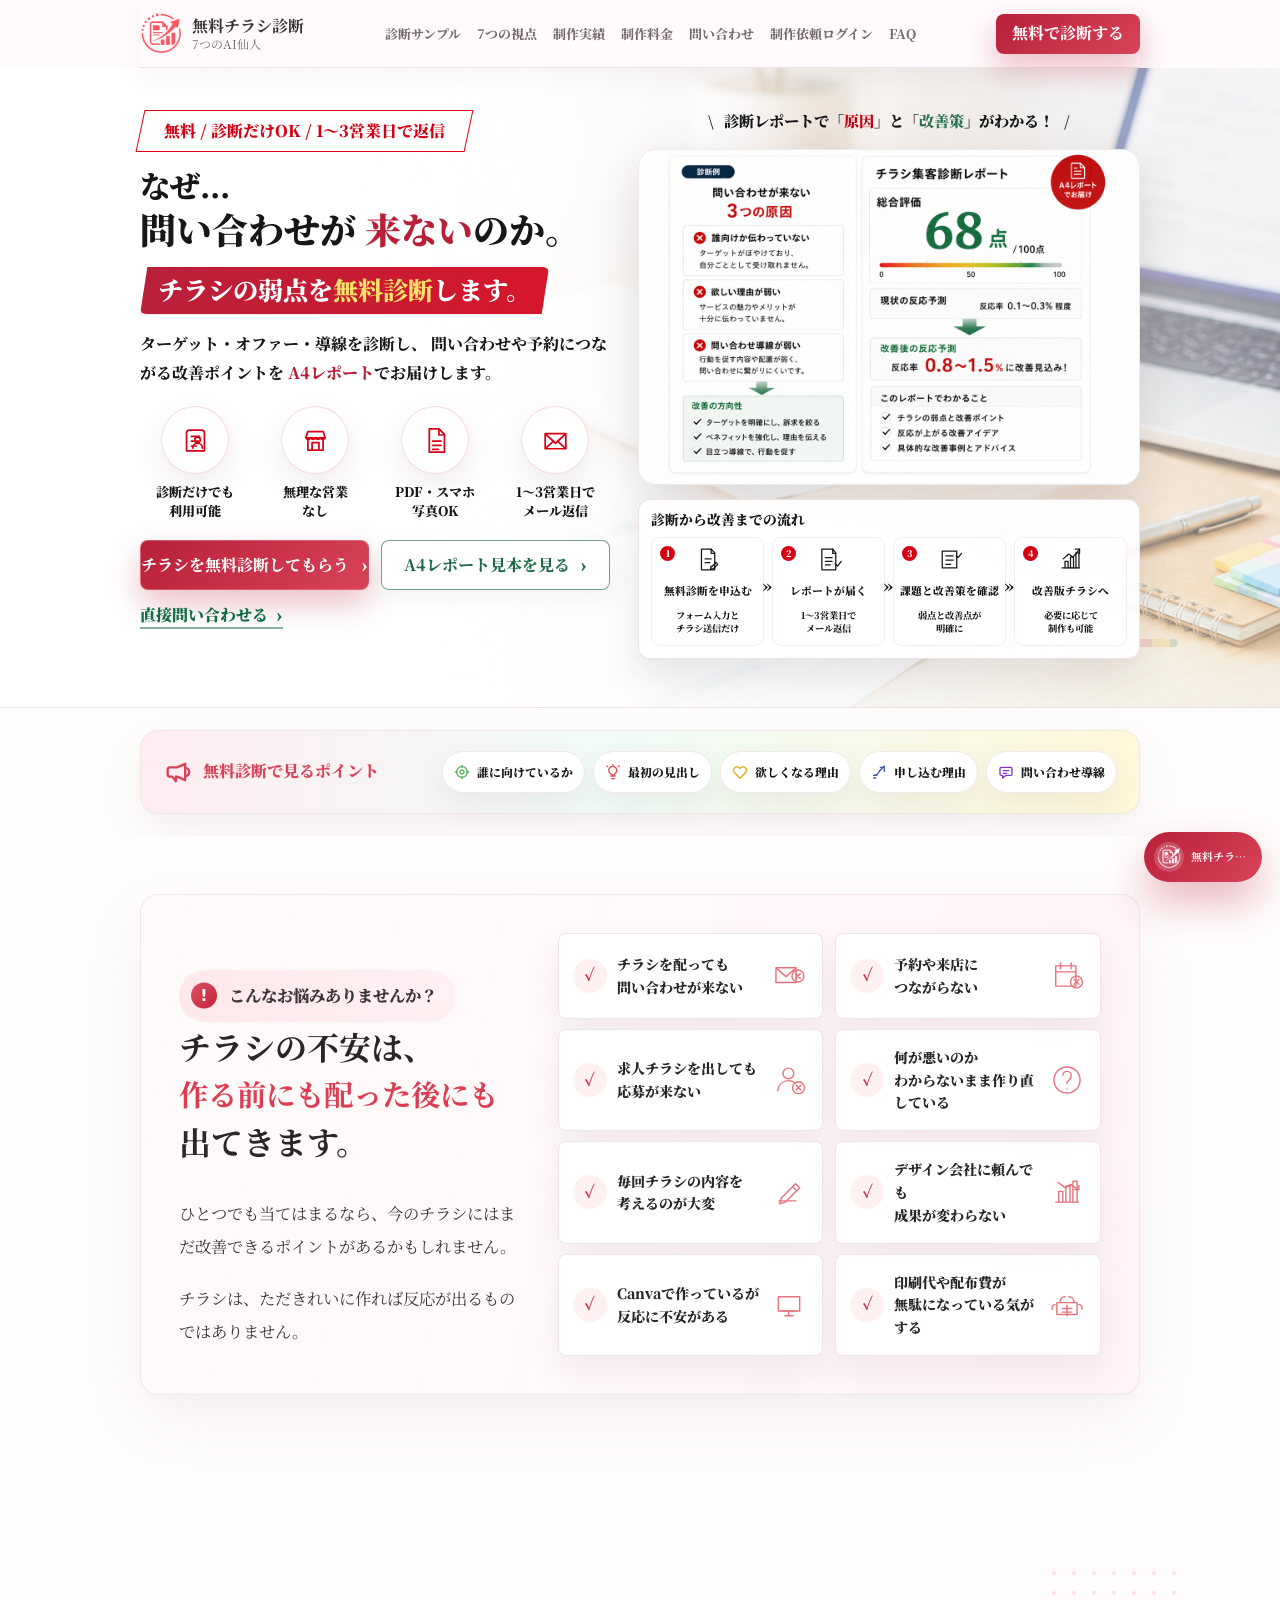
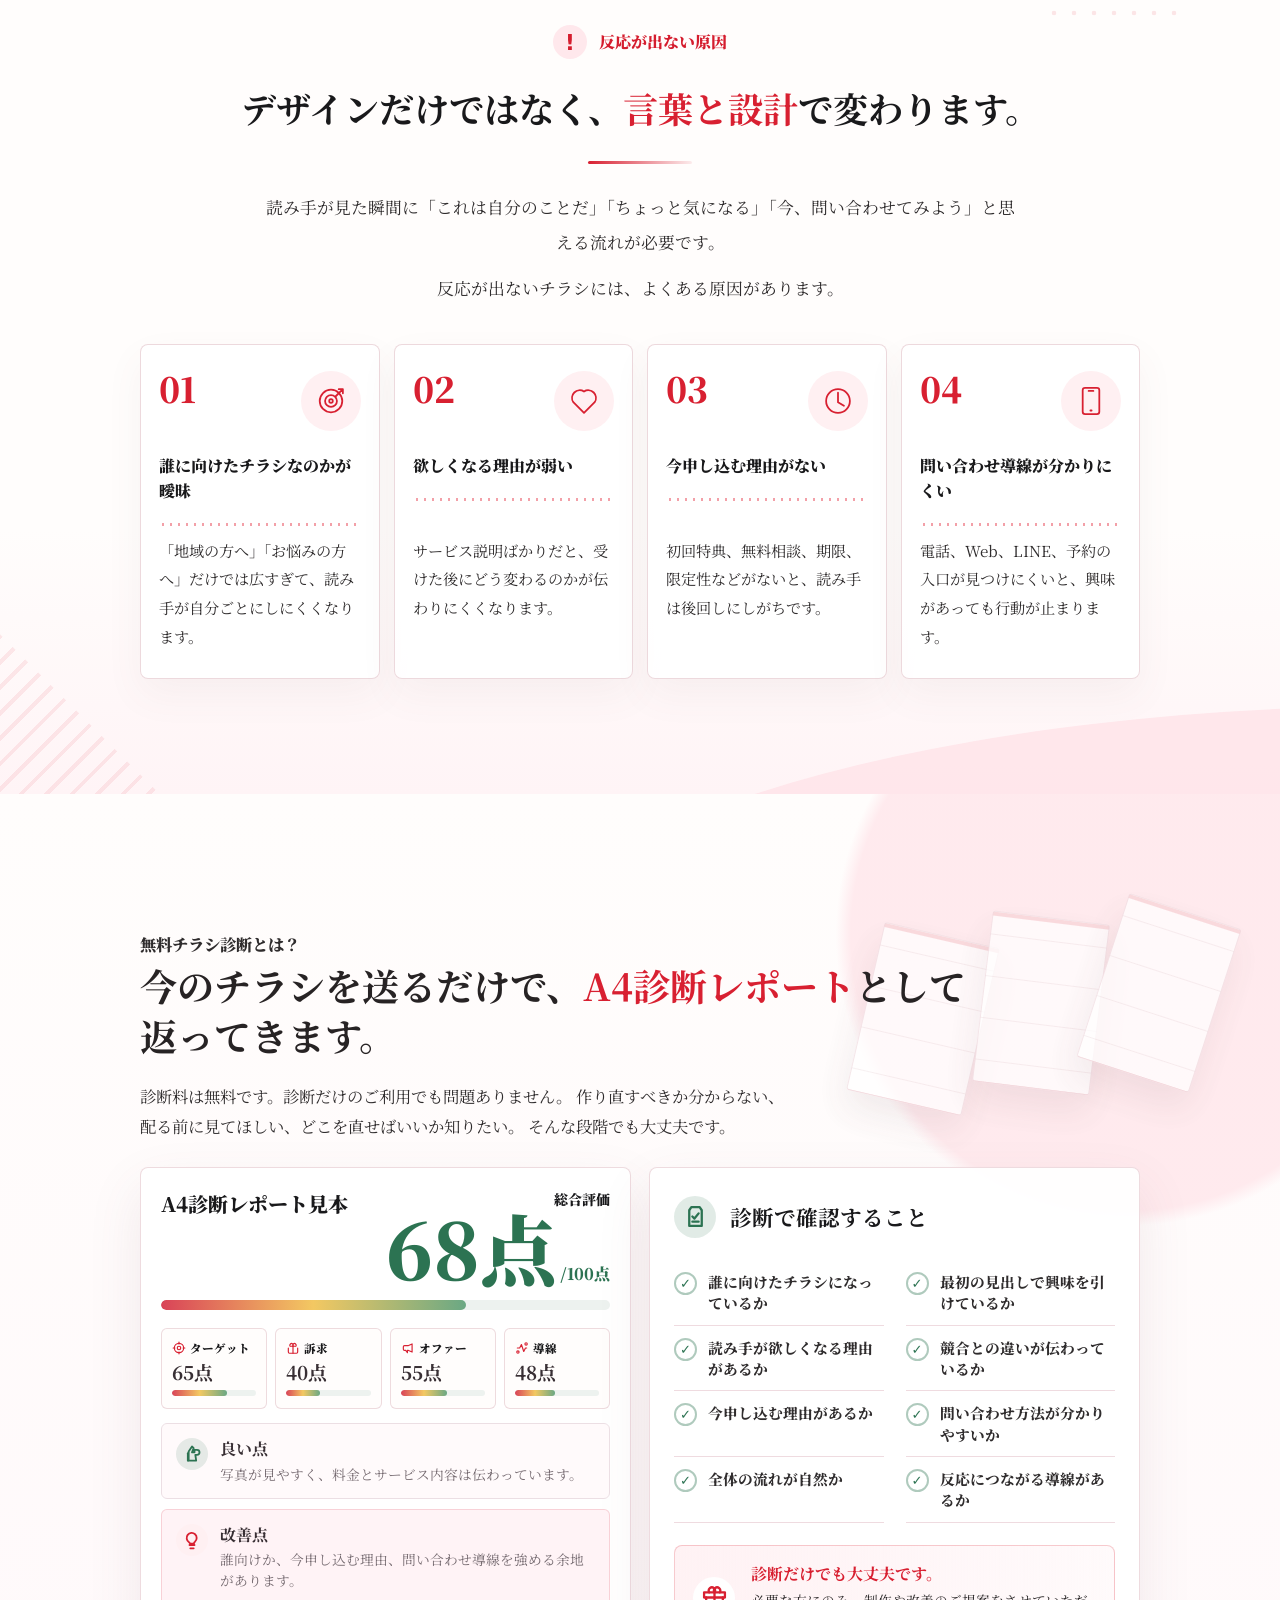
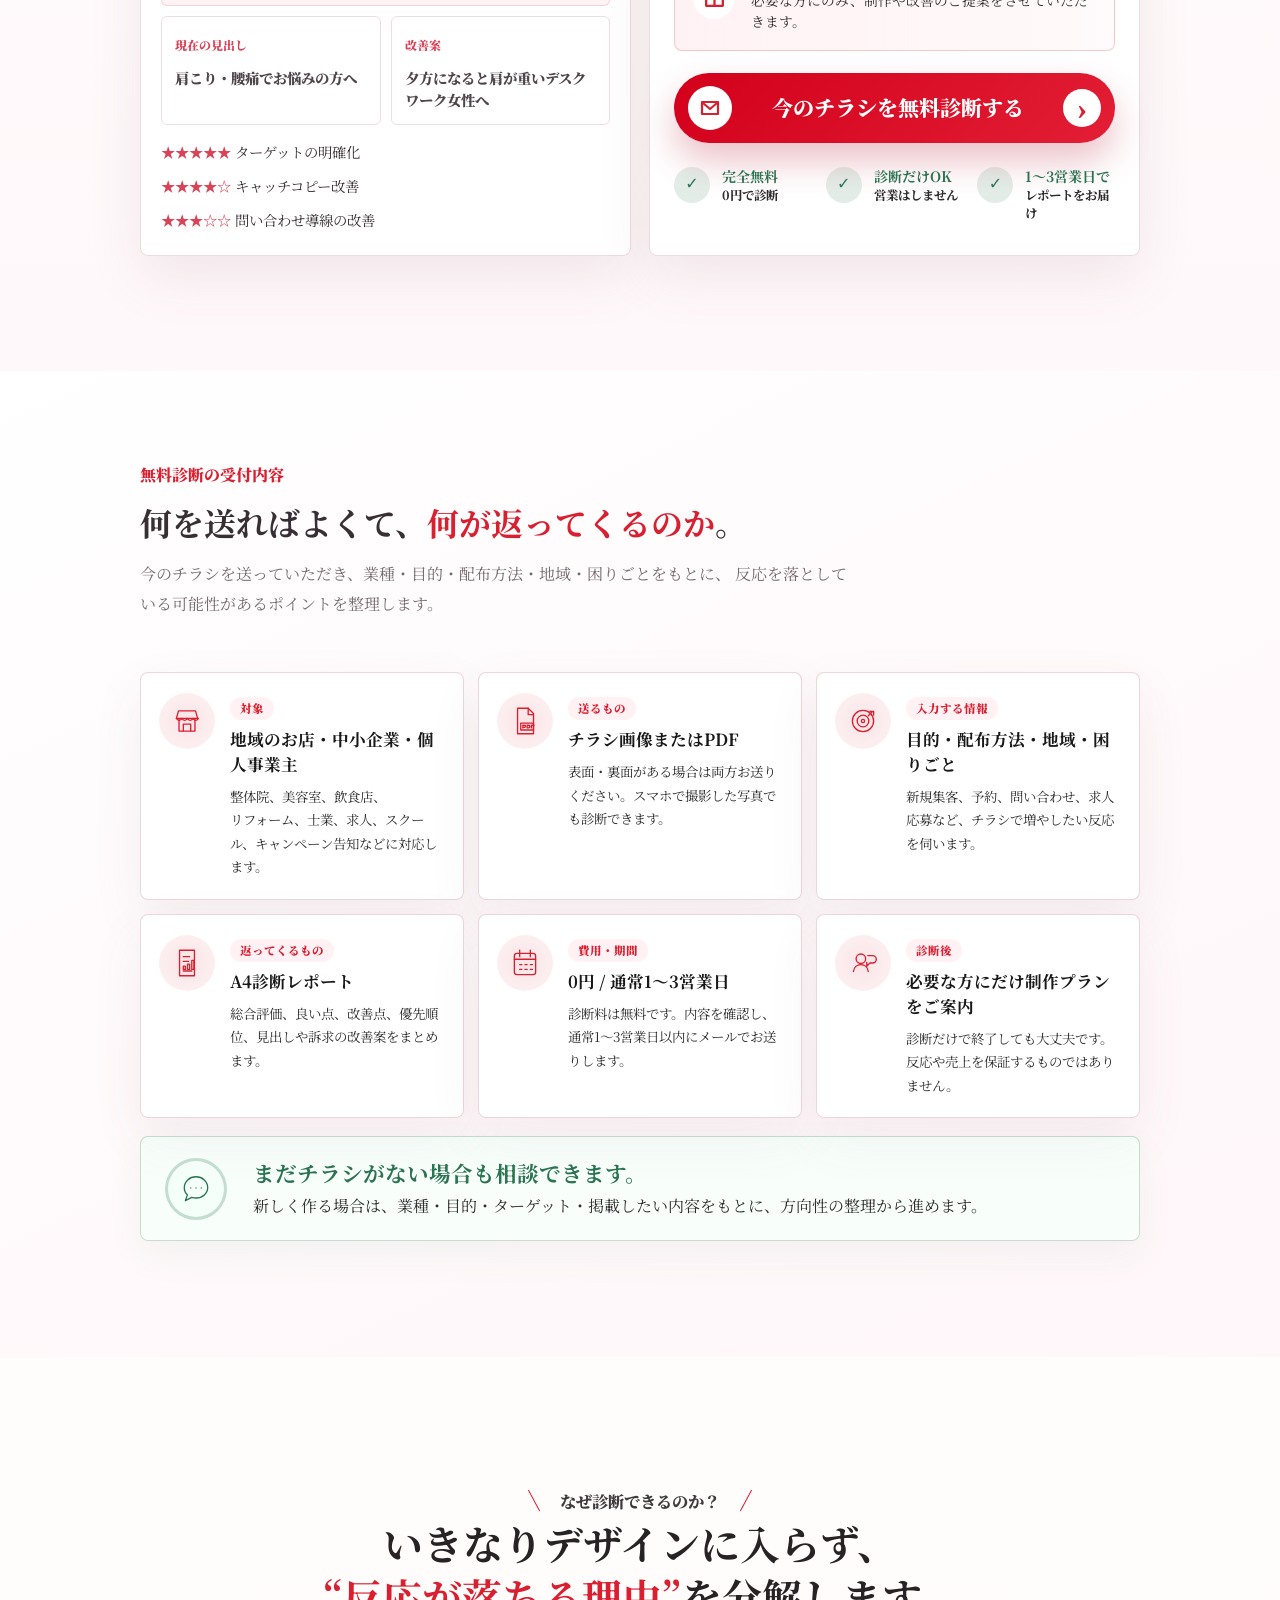
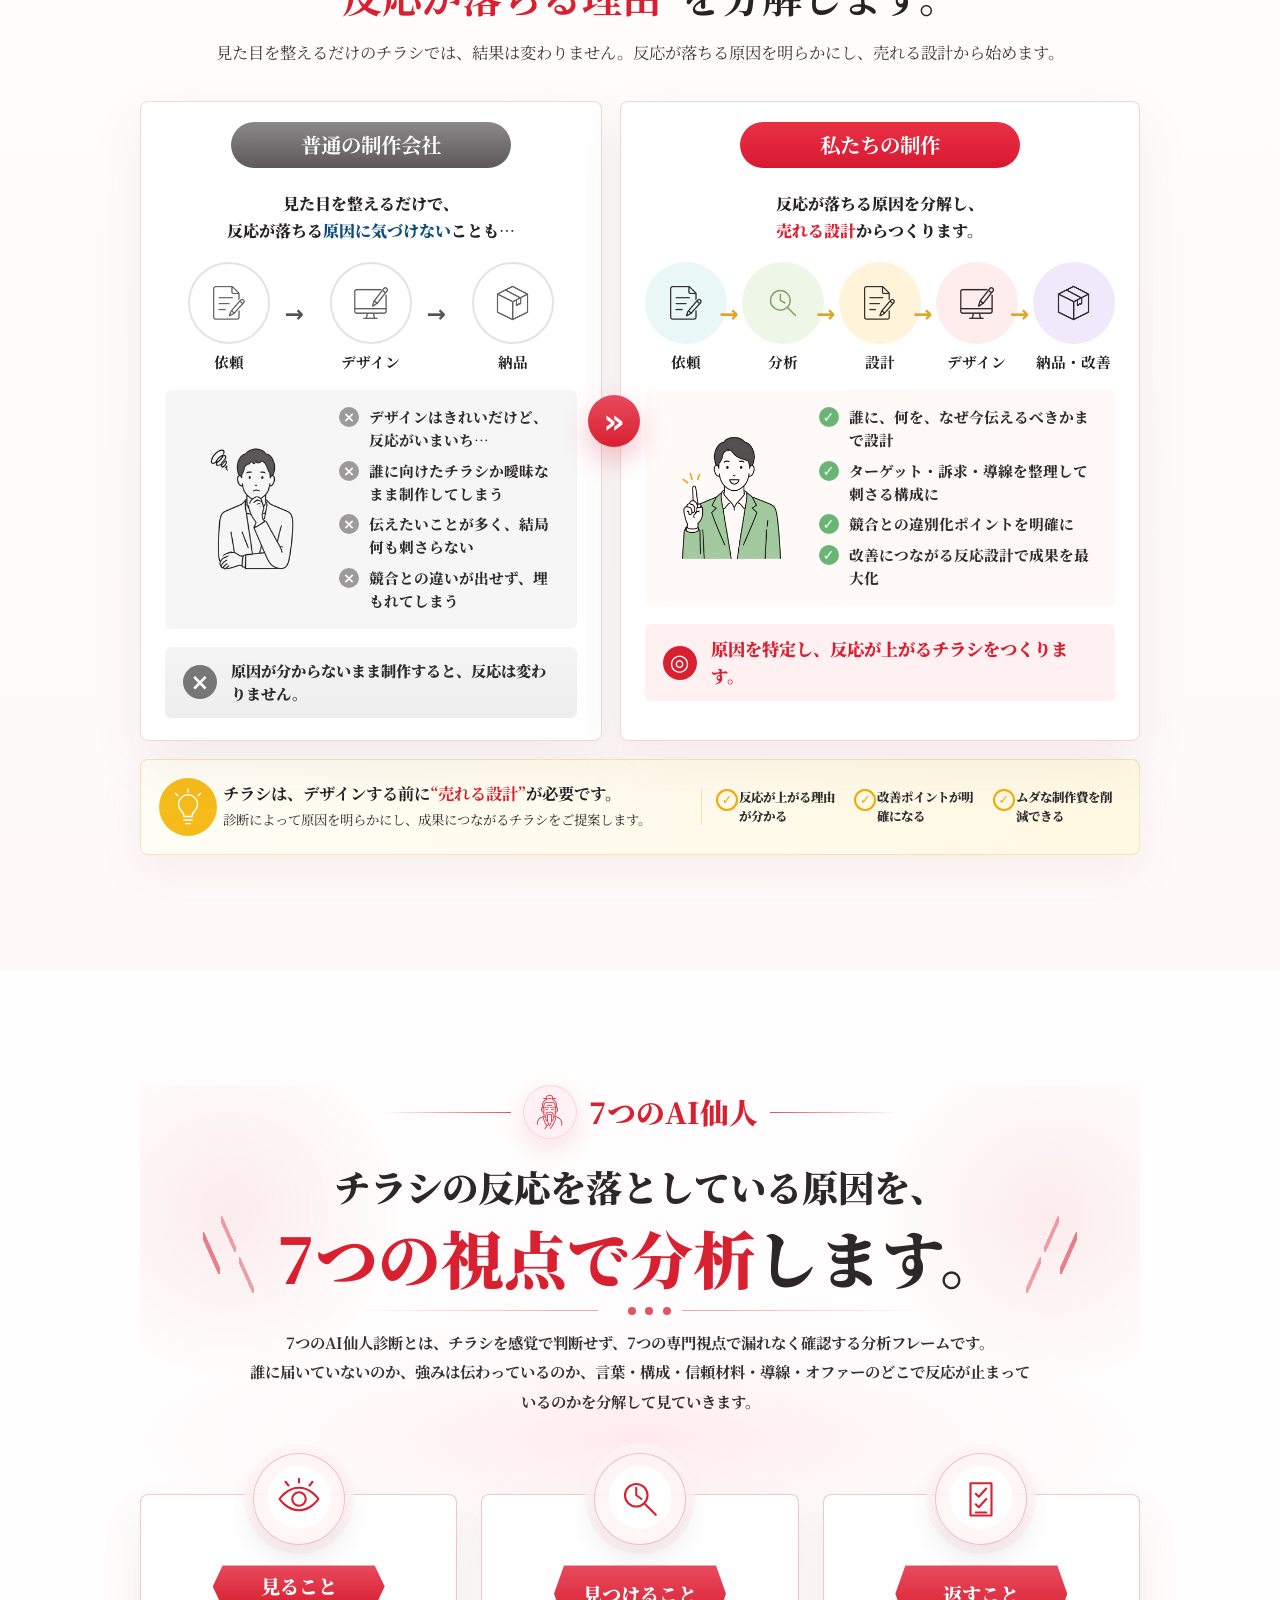
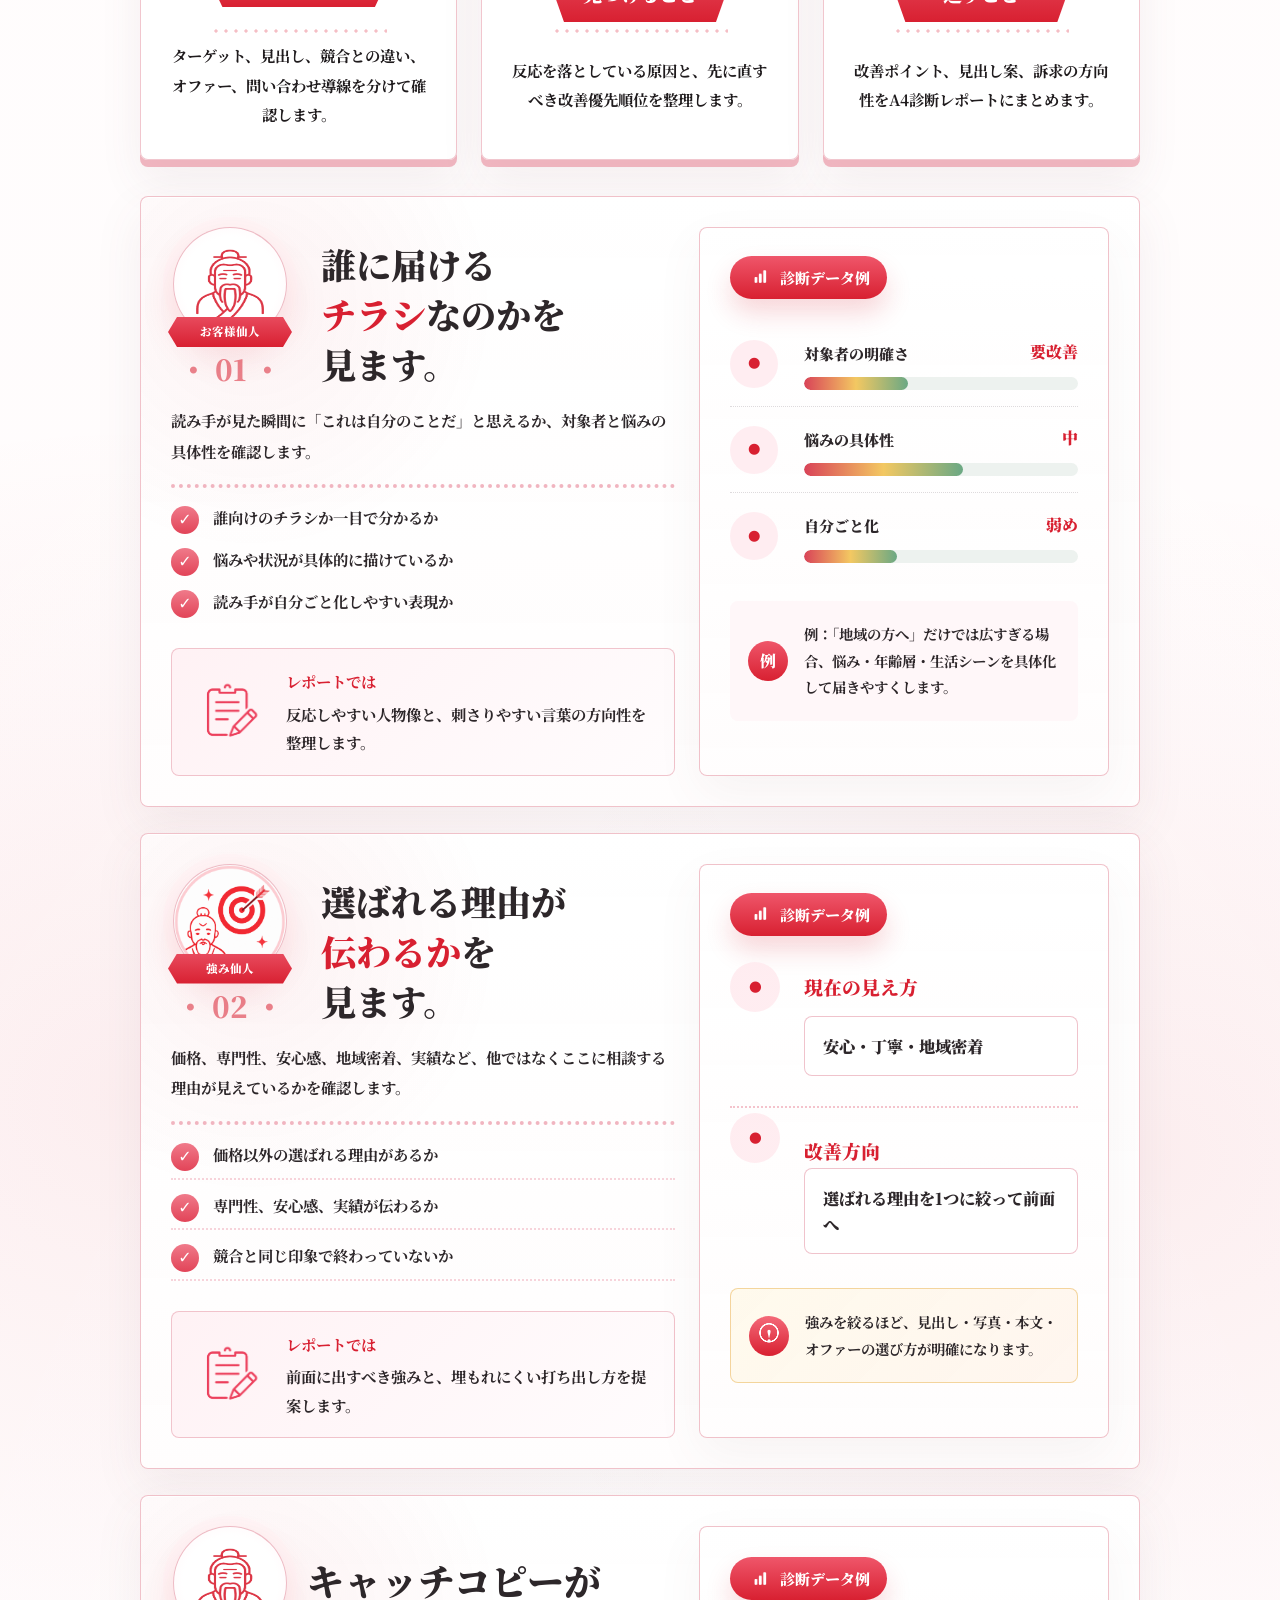
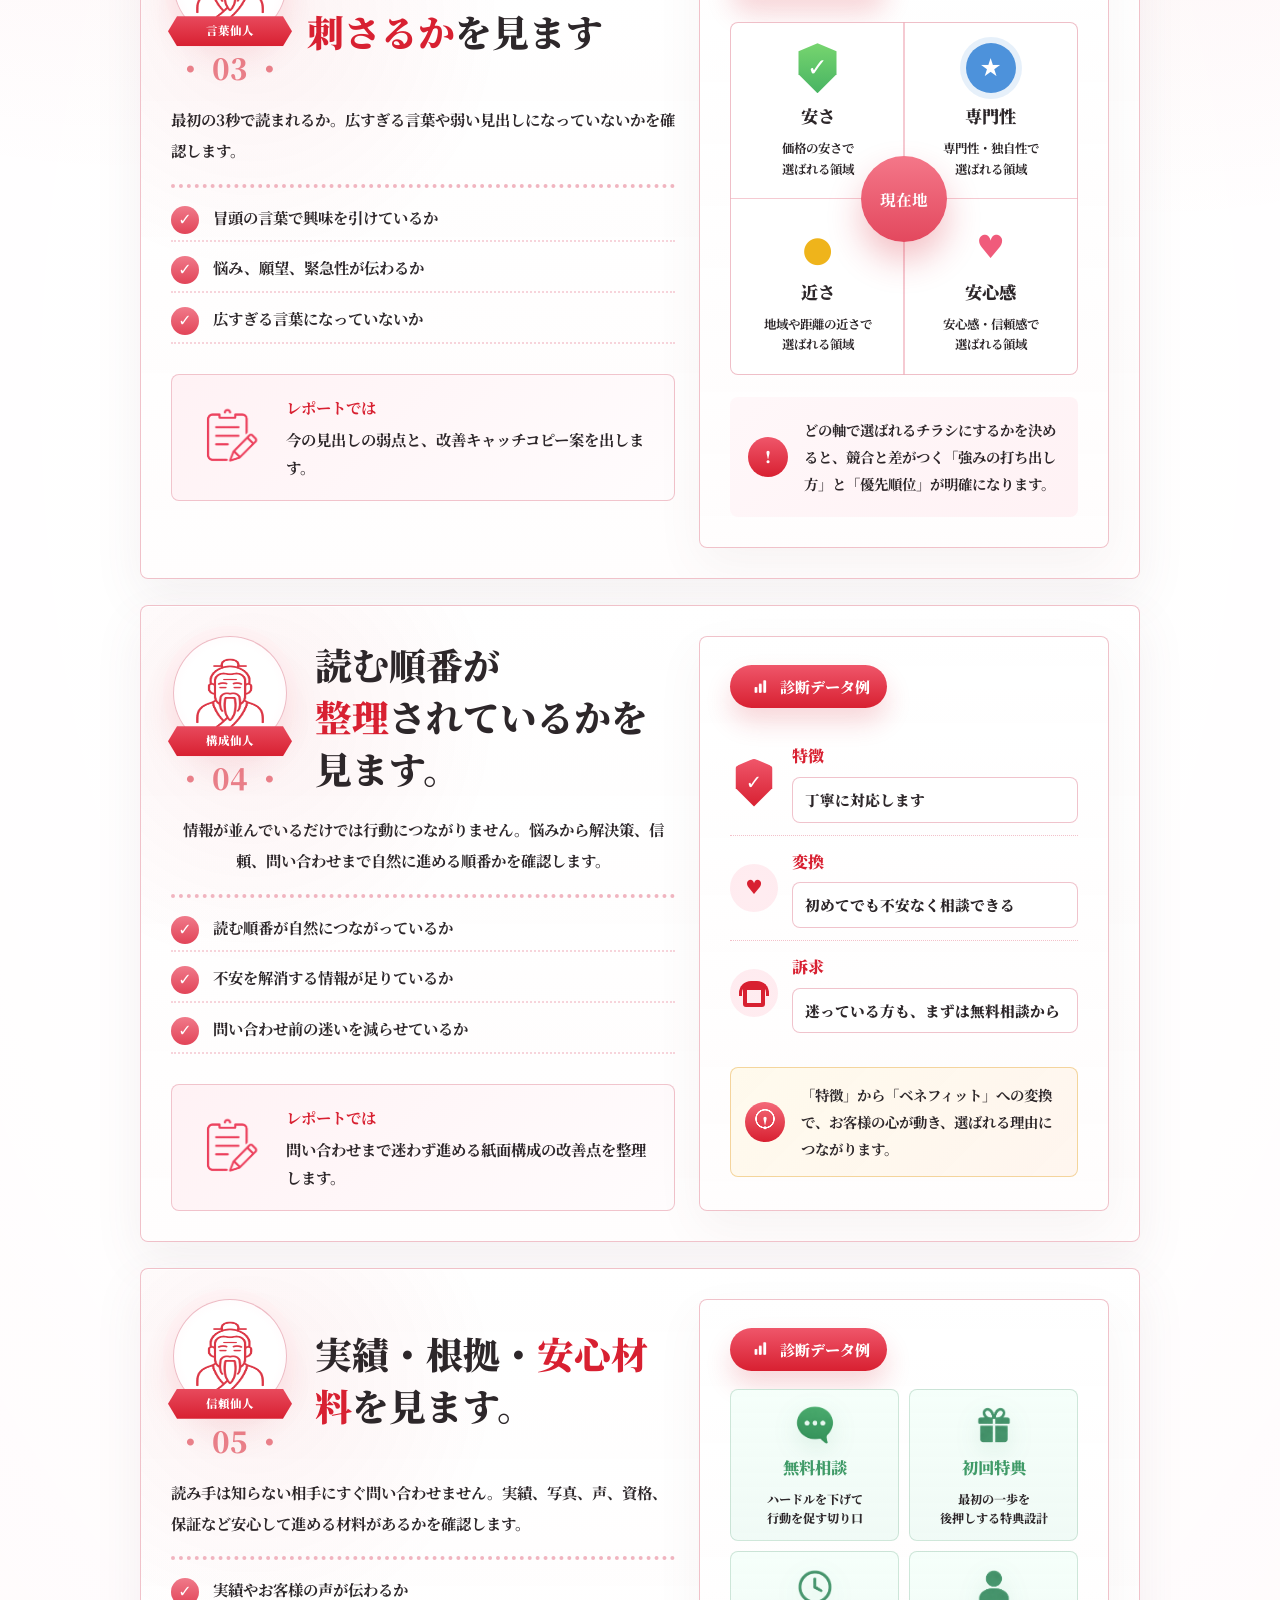
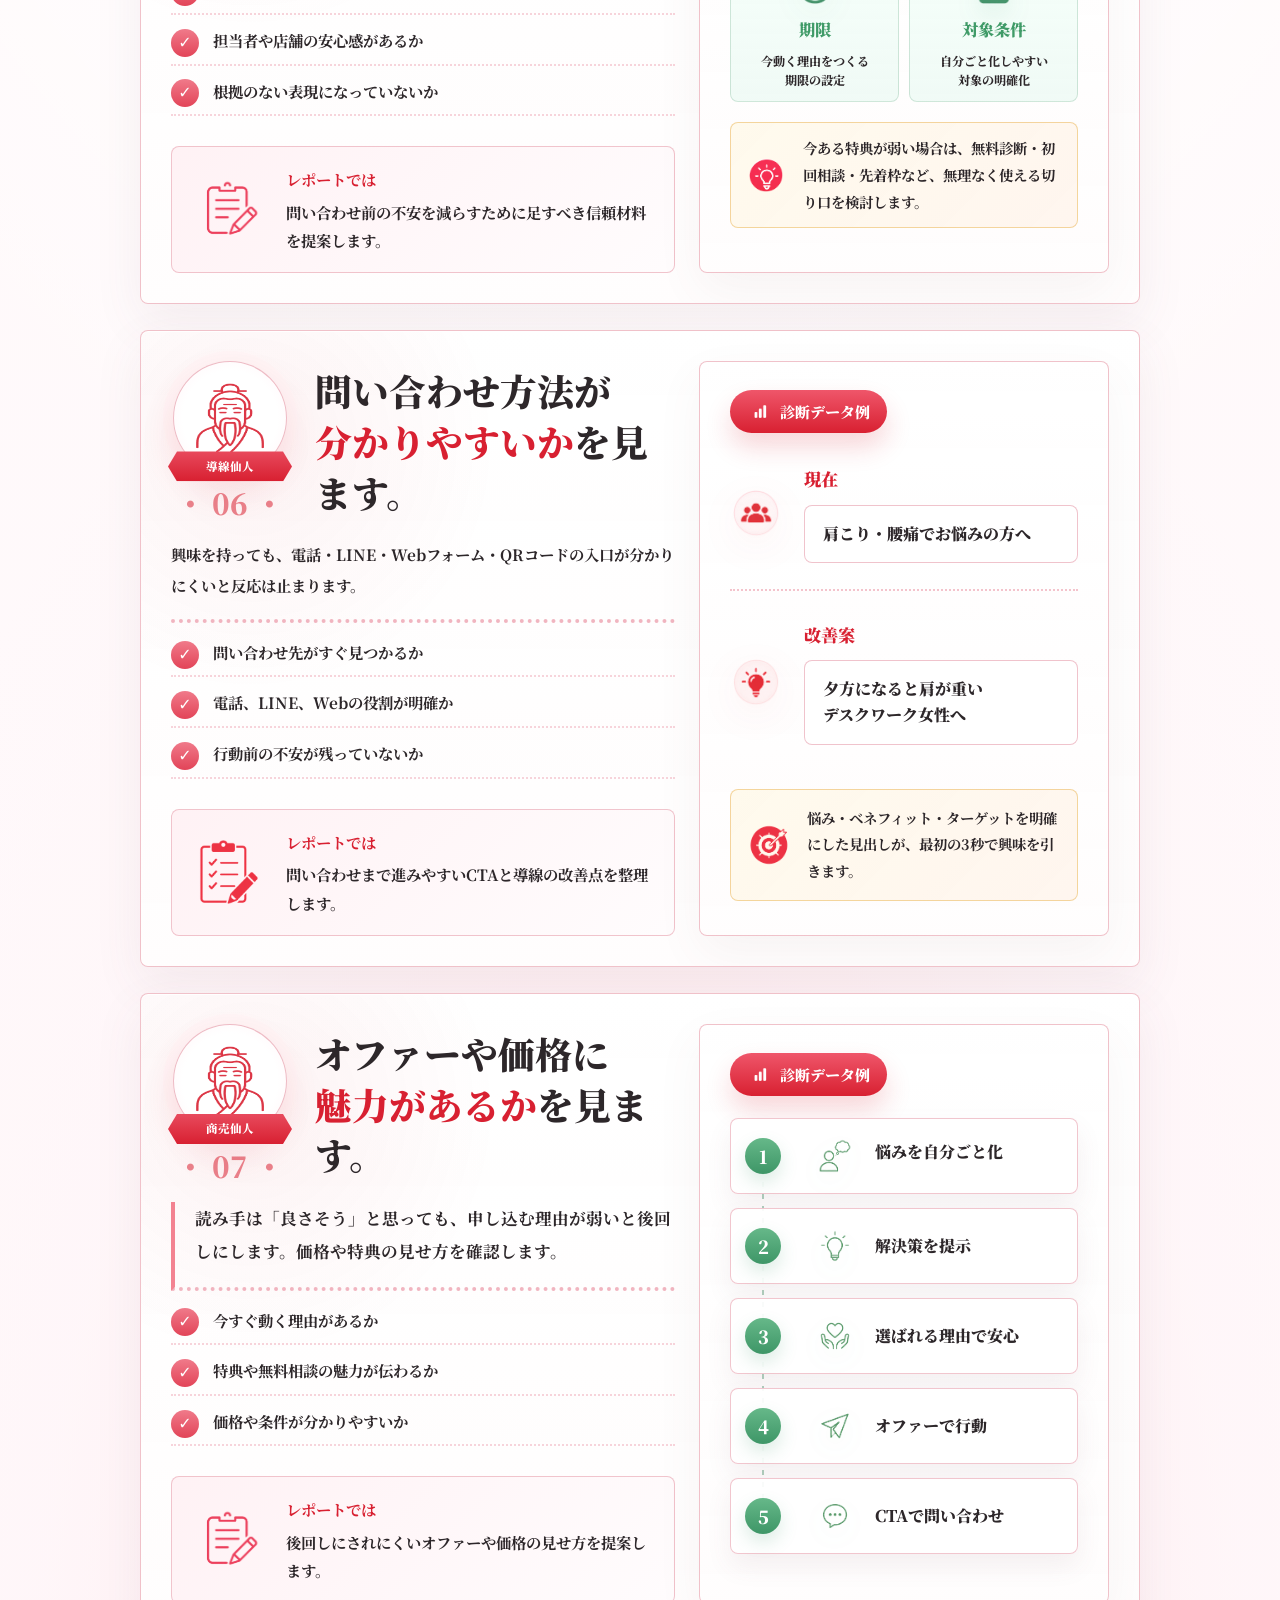
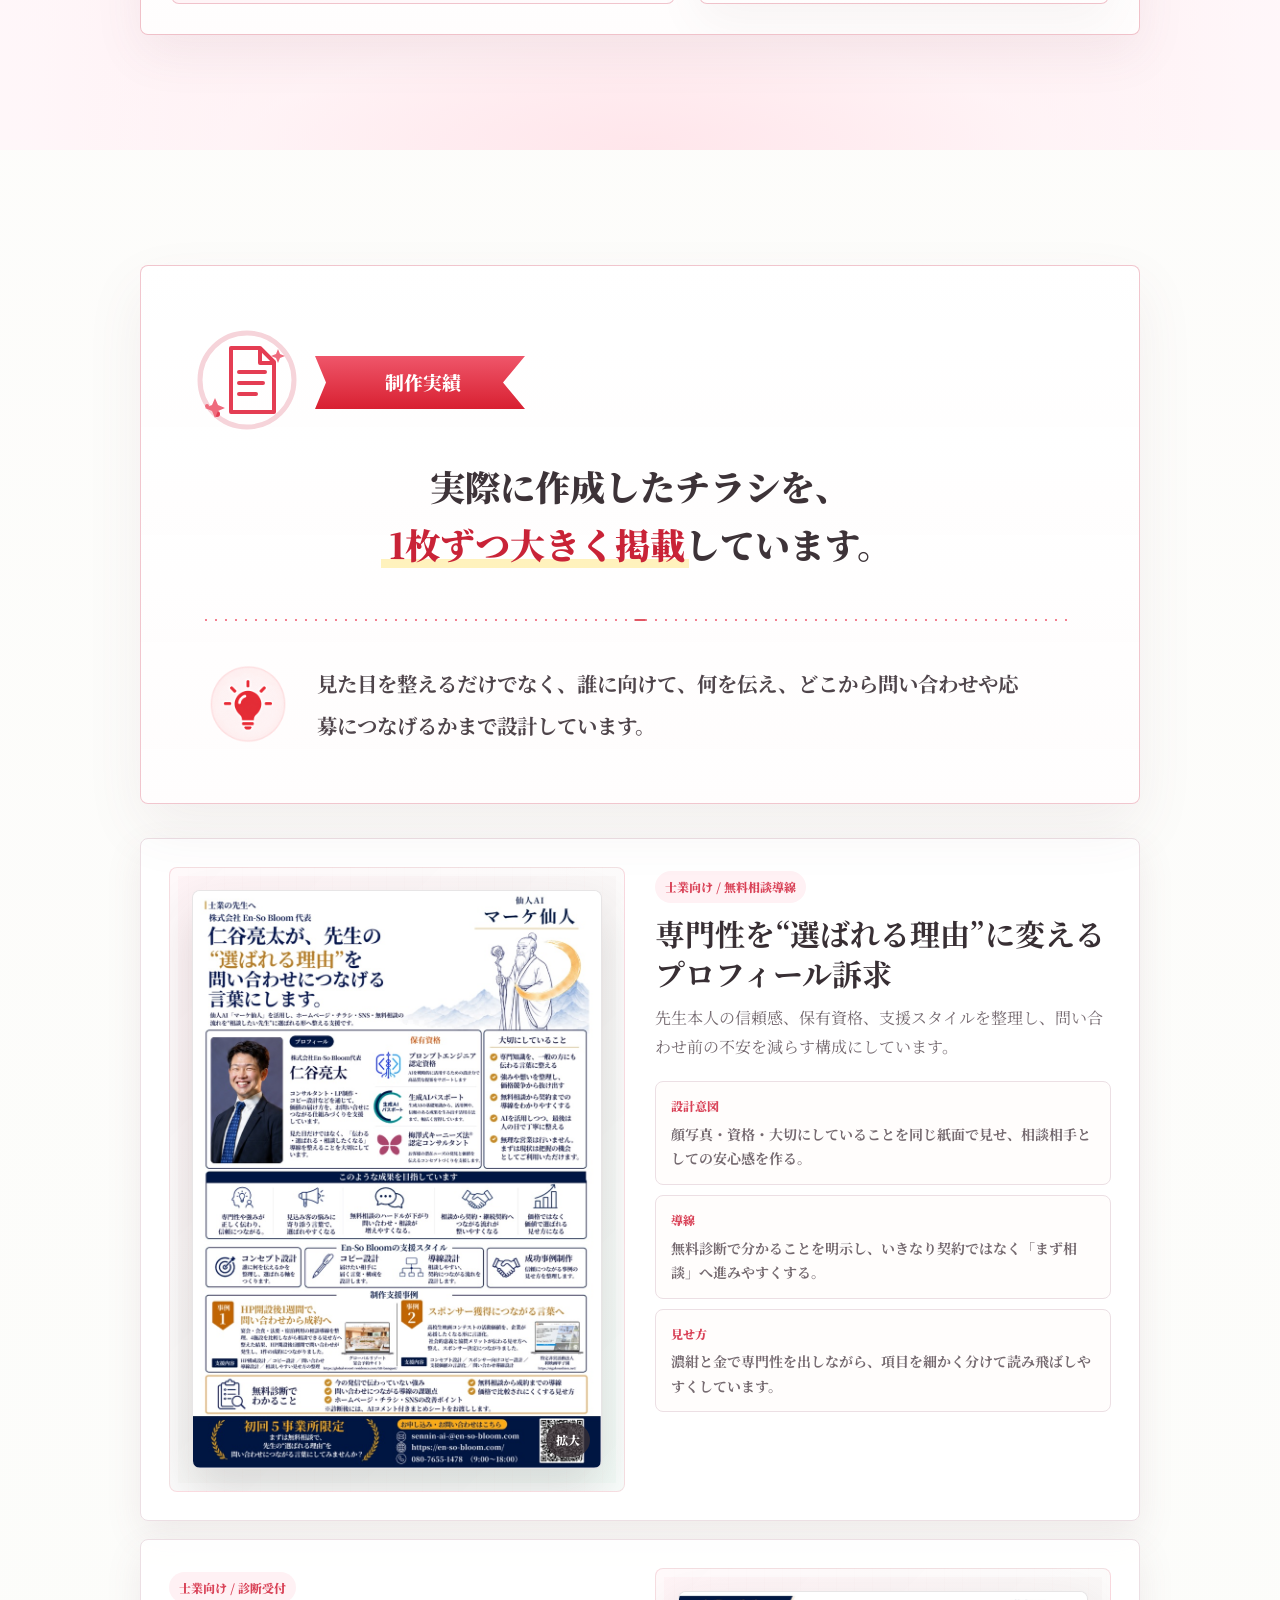
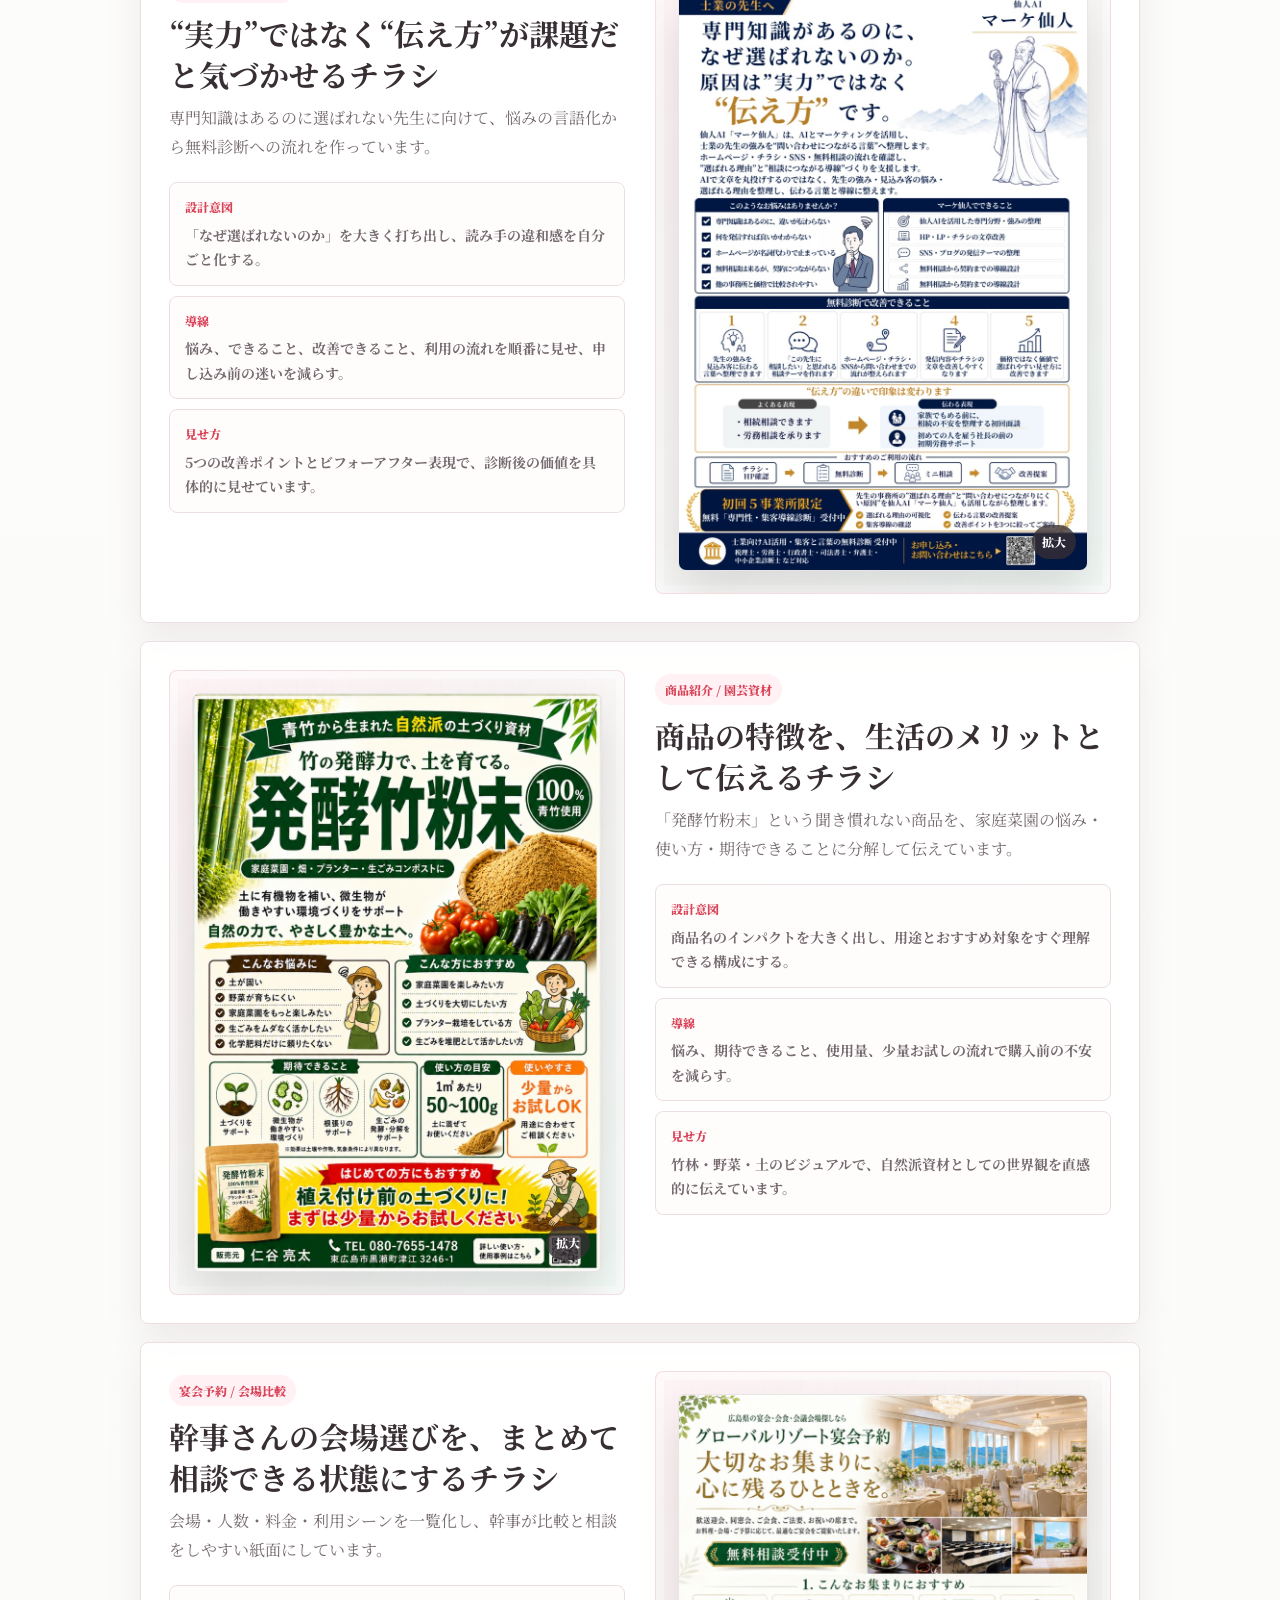
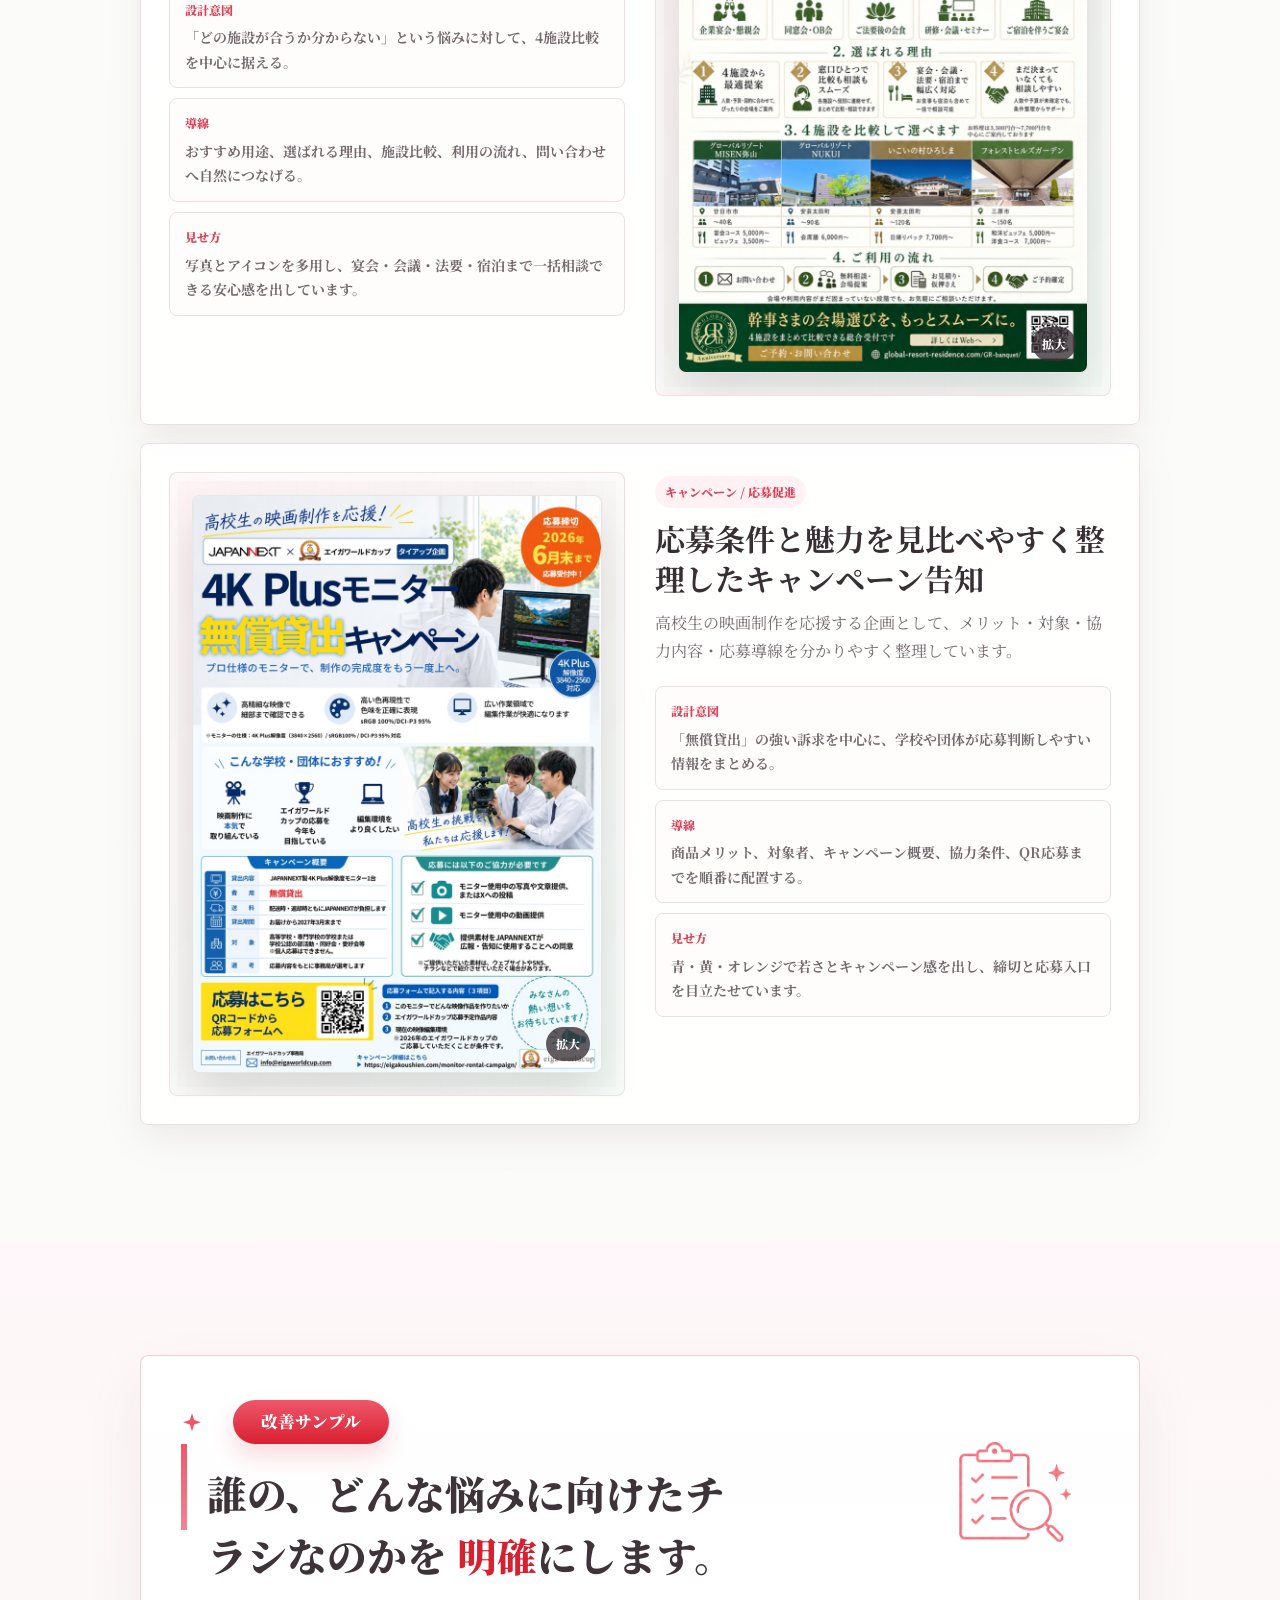
==== commit 5bd3ee06: "Refocus flyer LP on free diagnosis" ====
--- a/index.html
+++ b/index.html
@@ -12,7 +12,7 @@
     <link rel="preconnect" href="https://fonts.gstatic.com" crossorigin />
     <link href="https://fonts.googleapis.com/css2?family=Noto+Serif+JP:wght@500;600;700;800;900&display=swap" rel="stylesheet" />
     <link rel="icon" type="image/png" href="assets/logo-mark.png" />
-    <link rel="stylesheet" href="styles.css?v=20260630-reset-live1" />
+    <link rel="stylesheet" href="styles.css?v=20260805-two-step1" />
   </head>
   <body>
     <header class="site-header" aria-label="サイトヘッダー">
@@ -27,7 +27,7 @@
         <a href="#diagnosis">診断サンプル</a>
         <a href="#sages">7つの視点</a>
         <a href="#works">制作実績</a>
-        <a href="#pricing">料金</a>
+        <a href="#pricing">制作料金</a>
         <a href="contact.html">問い合わせ</a>
         <a href="portal.html">制作依頼ログイン</a>
         <a href="#faq">FAQ</a>
@@ -98,7 +98,7 @@
               </li>
             </ul>
             <div class="hero-actions">
-              <button class="primary-button js-open-chat" type="button">無料でチラシ診断する</button>
+              <button class="primary-button js-open-chat" type="button">チラシを無料診断してもらう</button>
               <a class="secondary-button" href="#diagnosis">A4レポート見本を見る</a>
             </div>
             <a class="direct-contact-link" href="contact.html">直接問い合わせる</a>
@@ -764,8 +764,8 @@
               <span></span>
             </div>
             <p class="sages-intro-copy">
-              7つのAI仙人とは、チラシを感覚で作らず、マーケティング視点で改善点を見つける分析フレームです。<br />
-              「なんとなく見づらい」ではなく、誰に届いていないのか、どこで読む手が止まっているのか、なぜ問い合わせまで進まないのかを分解して見ていきます。
+              7つのAI仙人診断とは、チラシを感覚で判断せず、7つの専門視点で漏れなく確認する分析フレームです。<br />
+              誰に届いていないのか、強みは伝わっているのか、言葉・構成・信頼材料・導線・オファーのどこで反応が止まっているのかを分解して見ていきます。
             </p>
           </div>
           <div class="sages-overview" aria-label="7つの視点で診断する内容">
@@ -807,74 +807,74 @@
             <article>
               <div class="sage-copy">
                 <div class="sage-title">
-                  <span class="sage-mark sage-mark-research" aria-hidden="true"><i></i><small>リサーチ仙人</small></span>
+                  <span class="sage-mark sage-mark-research" aria-hidden="true"><i></i><small>お客様仙人</small></span>
                   <div>
-                    <p>リサーチ仙人</p>
-                    <h3>競合・地域から、<br /><span>埋もれない切り口</span>を<br />探します。</h3>
+                    <p>お客様仙人</p>
+                    <h3>誰に届ける<br /><span>チラシ</span>なのかを<br />見ます。</h3>
                   </div>
                 </div>
-                <p>同じ地域・同じ業種のチラシと比べて、見出しや打ち出し方が似すぎていないかを確認します。</p>
+                <p>読み手が見た瞬間に「これは自分のことだ」と思えるか、対象者と悩みの具体性を確認します。</p>
                 <ul class="sage-points">
-                  <li>同業他社と似た見出しになっていないか</li>
-                  <li>地域性や配布エリアに合った言葉か</li>
-                  <li>選ばれる理由が最初に伝わるか</li>
+                  <li>誰向けのチラシか一目で分かるか</li>
+                  <li>悩みや状況が具体的に描けているか</li>
+                  <li>読み手が自分ごと化しやすい表現か</li>
                 </ul>
-                <p class="sage-result"><strong>レポートでは</strong><span>埋もれにくい打ち出し方や、前面に出すべき強みを整理します。</span></p>
+                <p class="sage-result"><strong>レポートでは</strong><span>反応しやすい人物像と、刺さりやすい言葉の方向性を整理します。</span></p>
               </div>
               <div class="sage-data">
                 <p class="data-label">診断データ例</p>
                 <div class="data-meters">
-                  <div><span>競合との差別化</span><strong>弱め</strong><i style="--value: 38%"></i></div>
-                  <div><span>地域訴求</span><strong>中</strong><i style="--value: 58%"></i></div>
-                  <div><span>独自性の伝達</span><strong>要改善</strong><i style="--value: 34%"></i></div>
-                </div>
-                <p class="data-note">例：近隣の同業と同じ「安心・丁寧」だけになっている場合、専門性や地域ならではの選ばれる理由を前面に出します。</p>
+                  <div><span>対象者の明確さ</span><strong>要改善</strong><i style="--value: 38%"></i></div>
+                  <div><span>悩みの具体性</span><strong>中</strong><i style="--value: 58%"></i></div>
+                  <div><span>自分ごと化</span><strong>弱め</strong><i style="--value: 34%"></i></div>
+                </div>
+                <p class="data-note">例：「地域の方へ」だけでは広すぎる場合、悩み・年齢層・生活シーンを具体化して届きやすくします。</p>
               </div>
             </article>
             <article>
               <div class="sage-copy">
                 <div class="sage-title">
-                  <span class="sage-mark sage-mark-target" aria-hidden="true"><i></i><small>ターゲ仙人</small></span>
+                  <span class="sage-mark sage-mark-target" aria-hidden="true"><i></i><small>強み仙人</small></span>
                   <div>
-                    <p>ターゲ仙人</p>
-                    <h3>反応しやすい人と<br />言葉を<span>明確にします。</span></h3>
+                    <p>強み仙人</p>
+                    <h3>選ばれる理由が<br /><span>伝わるか</span>を<br />見ます。</h3>
                   </div>
                 </div>
-                <p>読み手が見た瞬間に「これは自分のことだ」と思えるか、悩みや生活シーンの具体性を確認します。</p>
-                <ul class="sage-points">
-                  <li><strong>誰向け</strong>のチラシか一目で分かるか</li>
-                  <li><strong>悩みや状況</strong>が具体的に描けているか</li>
-                  <li>読み手が<strong>自分ごと</strong>にしやすい表現か</li>
-                </ul>
-                <p class="sage-result"><strong>レポートでは</strong><span>反応しやすい人物像と、刺さりやすい言葉の方向性を提案します。</span></p>
-              </div>
-              <div class="sage-data">
-                <p class="data-label">診断データ例</p>
-                <div class="target-snapshot">
-                  <strong>現在の見え方</strong>
-                  <span>地域の方へ / お悩みの方へ</span>
-                  <strong>改善方向</strong>
-                  <span>夕方に肩が重い30〜50代女性へ</span>
-                </div>
-                <p class="data-note">対象者を絞るほど、見出し・写真・本文・オファーの選び方が明確になります。</p>
-              </div>
-            </article>
-            <article>
-              <div class="sage-copy">
-                <div class="sage-title">
-                  <span class="sage-mark sage-mark-position" aria-hidden="true"><i></i><small>ポジショニング仙人</small></span>
-                  <div>
-                    <p>ポジショニング仙人</p>
-                    <h3 class="position-heading"><span>あなたを選ぶ理由を</span><span><em>整理</em>します</span></h3>
-                  </div>
-                </div>
-                <p>価格、安心感、専門性、地域密着、実績など、どの立ち位置で選ばれるべきかを見ます。</p>
+                <p>価格、専門性、安心感、地域密着、実績など、他ではなくここに相談する理由が見えているかを確認します。</p>
                 <ul class="sage-points">
                   <li>価格以外の選ばれる理由があるか</li>
                   <li>専門性、安心感、実績が伝わるか</li>
                   <li>競合と同じ印象で終わっていないか</li>
                 </ul>
-                <p class="sage-result"><strong>レポートでは</strong><span>「ここに相談したい」と思われる見せ方を整理します。</span></p>
+                <p class="sage-result"><strong>レポートでは</strong><span>前面に出すべき強みと、埋もれにくい打ち出し方を提案します。</span></p>
+              </div>
+              <div class="sage-data">
+                <p class="data-label">診断データ例</p>
+                <div class="target-snapshot">
+                  <strong>現在の見え方</strong>
+                  <span>安心・丁寧・地域密着</span>
+                  <strong>改善方向</strong>
+                  <span>選ばれる理由を1つに絞って前面へ</span>
+                </div>
+                <p class="data-note">強みを絞るほど、見出し・写真・本文・オファーの選び方が明確になります。</p>
+              </div>
+            </article>
+            <article>
+              <div class="sage-copy">
+                <div class="sage-title">
+                  <span class="sage-mark sage-mark-position" aria-hidden="true"><i></i><small>言葉仙人</small></span>
+                  <div>
+                    <p>言葉仙人</p>
+                    <h3 class="position-heading"><span>キャッチコピーが</span><span><em>刺さるか</em>を見ます</span></h3>
+                  </div>
+                </div>
+                <p>最初の3秒で読まれるか。広すぎる言葉や弱い見出しになっていないかを確認します。</p>
+                <ul class="sage-points">
+                  <li>冒頭の言葉で興味を引けているか</li>
+                  <li>悩み、願望、緊急性が伝わるか</li>
+                  <li>広すぎる言葉になっていないか</li>
+                </ul>
+                <p class="sage-result"><strong>レポートでは</strong><span>今の見出しの弱点と、改善キャッチコピー案を出します。</span></p>
               </div>
               <div class="sage-data">
                 <p class="data-label">診断データ例</p>
@@ -907,19 +907,19 @@
             <article>
               <div class="sage-copy">
                 <div class="sage-title">
-                  <span class="sage-mark sage-mark-benefit" aria-hidden="true"><i></i><small>ベネフィット仙人</small></span>
+                  <span class="sage-mark sage-mark-benefit" aria-hidden="true"><i></i><small>構成仙人</small></span>
                   <div>
-                    <p>ベネフィット仙人</p>
-                    <h3>特徴を、<span>欲しくなる理由</span>に変えます。</h3>
+                    <p>構成仙人</p>
+                    <h3>読む順番が<br /><span>整理</span>されているかを見ます。</h3>
                   </div>
                 </div>
-                <p>「何をしているか」だけでなく、それによってお客様がどう楽になるのか、どう安心できるのかを確認します。</p>
+                <p>情報が並んでいるだけでは行動につながりません。悩みから解決策、信頼、問い合わせまで自然に進める順番かを確認します。</p>
                 <ul class="sage-points">
-                  <li>特徴説明だけで終わっていないか</li>
-                  <li>利用後の変化や安心が伝わるか</li>
-                  <li>お客様目線のメリットになっているか</li>
+                  <li>読む順番が自然につながっているか</li>
+                  <li>不安を解消する情報が足りているか</li>
+                  <li>問い合わせ前の迷いを減らせているか</li>
                 </ul>
-                <p class="sage-result"><strong>レポートでは</strong><span>サービス内容を「欲しい理由」に変える表現案を出します。</span></p>
+                <p class="sage-result"><strong>レポートでは</strong><span>問い合わせまで迷わず進める紙面構成の改善点を整理します。</span></p>
               </div>
               <div class="sage-data">
                 <p class="data-label">診断データ例</p>
@@ -946,19 +946,19 @@
             <article>
               <div class="sage-copy">
                 <div class="sage-title">
-                  <span class="sage-mark sage-mark-offer" aria-hidden="true"><i></i><small>オファー仙人</small></span>
+                  <span class="sage-mark sage-mark-offer" aria-hidden="true"><i></i><small>信頼仙人</small></span>
                   <div>
-                    <p>オファー仙人</p>
-                    <h3>今問い合わせたくなる<span>理由</span>を作ります。</h3>
+                    <p>信頼仙人</p>
+                    <h3>実績・根拠・<span>安心材料</span>を見ます。</h3>
                   </div>
                 </div>
-                <p>読み手は「良さそう」と思っても、理由がなければ後回しにします。行動のきっかけがあるかを見ます。</p>
+                <p>読み手は知らない相手にすぐ問い合わせません。実績、写真、声、資格、保証など安心して進める材料があるかを確認します。</p>
                 <ul class="sage-points">
-                  <li>今すぐ動く理由があるか</li>
-                  <li>特典や無料相談の魅力が伝わるか</li>
-                  <li>期限や対象条件が分かりやすいか</li>
+                  <li>実績やお客様の声が伝わるか</li>
+                  <li>担当者や店舗の安心感があるか</li>
+                  <li>根拠のない表現になっていないか</li>
                 </ul>
-                <p class="sage-result"><strong>レポートでは</strong><span>後回しにされにくいオファーや見せ方を提案します。</span></p>
+                <p class="sage-result"><strong>レポートでは</strong><span>問い合わせ前の不安を減らすために足すべき信頼材料を提案します。</span></p>
               </div>
               <div class="sage-data">
                 <p class="data-label">診断データ例</p>
@@ -990,19 +990,19 @@
             <article>
               <div class="sage-copy">
                 <div class="sage-title">
-                  <span class="sage-mark sage-mark-copy" aria-hidden="true"><i></i><small>訴求仙人</small></span>
+                  <span class="sage-mark sage-mark-copy" aria-hidden="true"><i></i><small>導線仙人</small></span>
                   <div>
-                    <p>訴求仙人</p>
-                    <h3>最初の3秒で読まれる<span>見出し</span>を整えます。</h3>
+                    <p>導線仙人</p>
+                    <h3>問い合わせ方法が<br /><span>分かりやすいか</span>を見ます。</h3>
                   </div>
                 </div>
-                <p>チラシは最初の見出しで読まれるかが決まります。広すぎる言葉や弱い表現になっていないかを見ます。</p>
+                <p>興味を持っても、電話・LINE・Webフォーム・QRコードの入口が分かりにくいと反応は止まります。</p>
                 <ul class="sage-points">
-                  <li>冒頭の言葉で興味を引けているか</li>
-                  <li>悩み、願望、緊急性が伝わるか</li>
-                  <li>広すぎる言葉になっていないか</li>
+                  <li>問い合わせ先がすぐ見つかるか</li>
+                  <li>電話、LINE、Webの役割が明確か</li>
+                  <li>行動前の不安が残っていないか</li>
                 </ul>
-                <p class="sage-result"><strong>レポートでは</strong><span>今の見出しの弱点と、改善キャッチコピー案を出します。</span></p>
+                <p class="sage-result"><strong>レポートでは</strong><span>問い合わせまで進みやすいCTAと導線の改善点を整理します。</span></p>
               </div>
               <div class="sage-data">
                 <p class="data-label">診断データ例</p>
@@ -1028,19 +1028,19 @@
             <article>
               <div class="sage-copy">
                 <div class="sage-title">
-                  <span class="sage-mark sage-mark-flow" aria-hidden="true"><i></i><small>マーケ仙人</small></span>
+                  <span class="sage-mark sage-mark-flow" aria-hidden="true"><i></i><small>商売仙人</small></span>
                   <div>
-                    <p>マーケ仙人</p>
-                    <h3>問い合わせまでの<span>流れ</span>を整えます。</h3>
+                    <p>商売仙人</p>
+                    <h3>オファーや価格に<br /><span>魅力があるか</span>を見ます。</h3>
                   </div>
                 </div>
-                <p class="flow-lead">情報が並んでいるだけでは行動につながりません。読み手が迷わず問い合わせへ進める順番かを確認します。</p>
+                <p class="flow-lead">読み手は「良さそう」と思っても、申し込む理由が弱いと後回しにします。価格や特典の見せ方を確認します。</p>
                 <ul class="sage-points">
-                  <li>読む順番が自然につながっているか</li>
-                  <li>不安を解消する情報が足りているか</li>
-                  <li>電話、Web、LINEの入口が分かりやすいか</li>
+                  <li>今すぐ動く理由があるか</li>
+                  <li>特典や無料相談の魅力が伝わるか</li>
+                  <li>価格や条件が分かりやすいか</li>
                 </ul>
-                <p class="sage-result"><strong>レポートでは</strong><span>問い合わせまで迷わず進める構成の改善点を整理します。</span></p>
+                <p class="sage-result"><strong>レポートでは</strong><span>後回しにされにくいオファーや価格の見せ方を提案します。</span></p>
               </div>
               <div class="sage-data">
                 <p class="data-label">診断データ例</p>
@@ -1223,7 +1223,7 @@
               地域のお店・中小企業の<br />
               <em>販促物</em>に対応します。
             </h2>
-            <p>毎月の販促物を、その都度ゼロから悩まずに<br />作れる状態を目指します。</p>
+            <p>まずはA4チラシを中心に、反応につながる言葉・構成・導線まで整えます。</p>
           </div>
           <ul class="deliverables-grid">
             <li><span class="deliverable-icon icon-flyer" aria-hidden="true"></span><strong>チラシ</strong></li>
@@ -1240,7 +1240,7 @@
           </ul>
           <div class="deliverables-support">
             <span class="support-icon" aria-hidden="true"></span>
-            <p>販促のアイデアからデザイン・印刷まで、<em>まるっとサポート</em>いたします。</p>
+            <p>無料診断で改善点を確認したうえで、必要な方だけ<em>反応設計型チラシ制作</em>をご案内します。</p>
           </div>
         </div>
       </section>
@@ -1248,12 +1248,12 @@
       <section id="pricing" class="section pricing-section" aria-labelledby="pricing-title">
         <div class="section-inner pricing-panel">
           <div class="pricing-heading">
-            <p class="eyebrow"><span class="pricing-label-icon" aria-hidden="true"></span>ご利用料金</p>
+            <p class="eyebrow"><span class="pricing-label-icon" aria-hidden="true"></span>診断後の制作料金</p>
             <h2 id="pricing-title">
               <span>無料診断後、<br class="pricing-mobile-break" />必要な方だけ</span>
-              <span><em>月9,800円</em>から制作を<br class="pricing-mobile-break" />依頼できます。</span>
+              <span><em>反応設計型チラシ制作</em>を<br class="pricing-mobile-break" />依頼できます。</span>
             </h2>
-            <p>診断だけで終了しても大丈夫です。チラシ・POP・SNS告知などを<br />継続して作りたい方に、<em>月額プラン</em>をご案内します。</p>
+            <p>まずはA4チラシ制作に絞ってご案内します。<br />診断だけで終了しても大丈夫です。</p>
           </div>
           <div class="pricing-hero-art" aria-hidden="true"></div>
           <div class="pricing-note" aria-label="料金前の確認">
@@ -1265,117 +1265,46 @@
             <div class="pricing-note-card">
               <span class="pricing-note-icon note-person" aria-hidden="true"></span>
               <strong>制作は<em>希望者のみ</em></strong>
-              <span>診断後に必要な方へプランをご案内します。</span>
+              <span>診断後に必要な方へ制作をご案内します。</span>
             </div>
             <div class="pricing-note-card">
               <span class="pricing-note-icon note-chat" aria-hidden="true"></span>
-              <strong><em>月9,800円</em>から</strong>
-              <span>毎月の販促物をチャットで依頼できます。</span>
+              <strong><em>33,000円</em>から</strong>
+              <span>診断内容をもとに、反応設計から制作します。</span>
             </div>
           </div>
-          <div class="pricing-table" role="table" aria-label="制作サブスク料金比較">
+          <div class="pricing-table" role="table" aria-label="反応設計型チラシ制作料金">
             <div class="pricing-row pricing-head" role="row">
-              <span role="columnheader">プラン</span>
-              <span role="columnheader">月額</span>
-              <span role="columnheader">制作点数</span>
+              <span role="columnheader">内容</span>
+              <span role="columnheader">価格</span>
+              <span role="columnheader">納品物</span>
               <span role="columnheader">向いている方</span>
             </div>
             <div class="pricing-row" role="row">
-              <span role="cell" class="plan-cell"><i class="plan-icon plan-light" aria-hidden="true"></i><strong>ライト</strong></span>
-              <span role="cell"><b>9,800円</b><small>/ 月</small></span>
-              <span role="cell">月2点まで</span>
-              <span role="cell">月1〜2回のチラシやキャンペーン告知を整えたい方</span>
+              <span role="cell" class="plan-cell"><i class="plan-icon plan-light" aria-hidden="true"></i><strong>A4片面</strong></span>
+              <span role="cell"><b>33,000円</b><small>税込目安</small></span>
+              <span role="cell">印刷用PDF</span>
+              <span role="cell">まず1枚で訴求・導線を整えたい方</span>
             </div>
             <div class="pricing-row recommended-row" role="row">
-              <span role="cell" class="plan-cell"><i class="plan-icon plan-standard" aria-hidden="true"></i><strong>スタンダード</strong><em>おすすめ</em></span>
-              <span role="cell"><b>19,800円</b><small>/ 月</small></span>
-              <span role="cell">月5点まで</span>
-              <span role="cell">毎月の販促を安定して回したい方</span>
+              <span role="cell" class="plan-cell"><i class="plan-icon plan-standard" aria-hidden="true"></i><strong>A4両面</strong><em>おすすめ</em></span>
+              <span role="cell"><b>55,000円</b><small>税込目安</small></span>
+              <span role="cell">印刷用PDF</span>
+              <span role="cell">情報量が多く、信頼材料や詳細まで伝えたい方</span>
             </div>
-            <div class="pricing-row" role="row">
-              <span role="cell" class="plan-cell"><i class="plan-icon plan-premium" aria-hidden="true"></i><strong>プレミアム</strong></span>
-              <span role="cell"><b>29,800円</b><small>/ 月</small></span>
-              <span role="cell">月8点まで</span>
-              <span role="cell">複数キャンペーンや求人、イベント告知まで継続したい方</span>
-            </div>
           </div>
           <div class="included-row">
-            <span>チャットで依頼</span>
-            <span>2〜3営業日で納品</span>
-            <span>クレジットカード前払い</span>
-            <span>修正1回まで無料</span>
-            <span>未使用分の繰越なし</span>
+            <span>7つの視点による事前診断</span>
+            <span>ターゲット・強みの整理</span>
+            <span>キャッチコピー作成</span>
+            <span>紙面構成・デザイン制作</span>
+            <span>問い合わせ導線設計</span>
+            <span>修正2回</span>
             <span>印刷費は別途</span>
           </div>
-        </div>
-      </section>
-
-      <section class="section companion-plan" aria-labelledby="companion-title">
-        <div class="section-inner companion-panel">
-          <div class="companion-copy">
-            <p class="companion-ribbon"><span aria-hidden="true"></span><strong>販促伴走プラン</strong></p>
-            <h2 id="companion-title">
-              <span>チラシ制作だけでなく、</span>
-              <span>毎月の<em>販促企画</em>から</span>
-              <span>一緒に考えます。</span>
-            </h2>
-            <div class="companion-dots" aria-hidden="true"></div>
-            <p class="companion-price"><span>月額</span><strong>150,000</strong><em>円〜</em></p>
-            <p class="companion-lead">
-              何を作ればいいか分からない、毎月の集客施策を一緒に考えてほしい、<br />
-              導線全体を見直したい。そんな方に向いている上位プランです。
-            </p>
-          </div>
-          <div class="companion-features" aria-label="販促伴走プランの内容">
-            <article>
-              <span class="companion-icon icon-meeting" aria-hidden="true"></span>
-              <div>
-                <h3><span aria-hidden="true"></span>月1回ミーティング</h3>
-                <p>現状の振り返りと<br />今後の施策を一緒に検討</p>
-              </div>
-            </article>
-            <article>
-              <span class="companion-icon icon-analysis" aria-hidden="true"></span>
-              <div>
-                <h3><span aria-hidden="true"></span>競合分析</h3>
-                <p>競合の強み・弱みを分析し、<br />差別化ポイントを明確化</p>
-              </div>
-            </article>
-            <article>
-              <span class="companion-icon icon-planning" aria-hidden="true"></span>
-              <div>
-                <h3><span aria-hidden="true"></span>販促企画</h3>
-                <p>ターゲットに響く<br />企画を毎月ご提案</p>
-              </div>
-            </article>
-            <article>
-              <span class="companion-icon icon-flow" aria-hidden="true"></span>
-              <div>
-                <h3><span aria-hidden="true"></span>集客導線設計</h3>
-                <p>認知から来店・購入までの<br />導線を設計・改善</p>
-              </div>
-            </article>
-            <article>
-              <span class="companion-icon icon-document" aria-hidden="true"></span>
-              <div>
-                <h3><span aria-hidden="true"></span>制作10点まで</h3>
-                <p>チラシ・POP・画像など<br />月10点まで制作可能</p>
-              </div>
-            </article>
-            <article>
-              <span class="companion-icon icon-campaign" aria-hidden="true"></span>
-              <div>
-                <h3><span aria-hidden="true"></span>キャンペーン設計</h3>
-                <p>効果的なキャンペーンで<br />集客を最大化</p>
-              </div>
-            </article>
-            <article class="wide">
-              <span class="companion-icon icon-bulb" aria-hidden="true"></span>
-              <div>
-                <h3><span aria-hidden="true"></span>改善提案</h3>
-                <p>数値や反応をもとに、継続的に改善をご提案</p>
-              </div>
-            </article>
+          <div class="pricing-actions">
+            <button class="primary-button js-open-chat" type="button">チラシを無料診断してもらう</button>
+            <a class="secondary-button" href="production.html">制作サービスを見る</a>
           </div>
         </div>
       </section>
@@ -1400,7 +1329,7 @@
               <img src="assets/flow/flow-input.png" alt="" loading="lazy" decoding="async" />
               <div>
                 <strong>必要情報を入力</strong>
-                <p>業種、地域、配布方法、<br />目的、困りごとを<br />お伺いします。</p>
+                <p>お名前、メール、目的、<br />今の悩みを<br />確認します。</p>
               </div>
             </li>
             <li class="flow-card flow-green">
@@ -1415,7 +1344,7 @@
               <span class="flow-num">04</span>
               <img src="assets/flow/flow-contract.png" alt="" loading="lazy" decoding="async" />
               <div>
-                <strong>必要に応じて<br />サブスク契約</strong>
+                <strong>必要に応じて<br />制作相談</strong>
                 <p>診断だけで終了しても<br />問題ありません。</p>
               </div>
             </li>
@@ -1423,16 +1352,16 @@
               <span class="flow-num">05</span>
               <img src="assets/flow/flow-chat.png" alt="" loading="lazy" decoding="async" />
               <div>
-                <strong>チャットで<br />制作依頼</strong>
-                <p>作りたい内容をチャットで<br />送るだけです。</p>
+                <strong>反応設計型<br />チラシ制作</strong>
+                <p>A4片面・両面の<br />制作を依頼できます。</p>
               </div>
             </li>
             <li class="flow-card flow-yellow">
               <span class="flow-num">06</span>
               <img src="assets/flow/flow-delivery.png" alt="" loading="lazy" decoding="async" />
               <div>
-                <strong>2〜3営業日で納品</strong>
-                <p>修正は1回まで<br />無料対応します。</p>
+                <strong>印刷用PDFで<br />納品</strong>
+                <p>修正は2回まで<br />対応します。</p>
               </div>
             </li>
           </ol>
@@ -1462,11 +1391,11 @@
             </details>
             <details>
               <summary>診断だけでも大丈夫ですか？</summary>
-              <p>はい。診断だけでも問題ありません。必要な方にのみ、サブスクプランをご案内します。</p>
+              <p>はい。診断だけでも問題ありません。必要な方にのみ、反応設計型チラシ制作をご案内します。</p>
             </details>
             <details>
               <summary>診断後に営業されますか？</summary>
-              <p>診断後、ご希望の方にはサブスクプランをご案内します。無理な営業は行いません。</p>
+              <p>診断後、ご希望の方には制作内容と料金をご案内します。無理な営業は行いません。</p>
             </details>
             <details>
               <summary>チャットではなく直接問い合わせできますか？</summary>
@@ -1490,7 +1419,11 @@
             </details>
             <details>
               <summary>印刷もお願いできますか？</summary>
-              <p>基本はデザインデータ納品です。印刷が必要な場合は、別途ご相談ください。</p>
+              <p>基本は印刷用PDF納品です。印刷費、写真撮影、ロゴ制作、編集可能な元データは別料金です。</p>
+            </details>
+            <details>
+              <summary>制作料金はいくらですか？</summary>
+              <p>反応設計型チラシ制作は、A4片面33,000円、A4両面55,000円が目安です。無料診断後、必要な方だけご案内します。</p>
             </details>
             <details>
               <summary>必ず反応が出ますか？</summary>
@@ -1509,7 +1442,7 @@
               <p>今のチラシを送るだけで、改善ポイントをA4レポートで無料診断します。<br />診断だけのご利用でも大丈夫です。</p>
               <button class="final-cta-button js-open-chat" type="button">
                 <span class="final-cta-button-icon" aria-hidden="true"></span>
-                <span>無料でチラシ診断を申し込む</span>
+                <span>チラシを無料診断してもらう</span>
                 <span class="final-cta-button-arrow" aria-hidden="true">›</span>
               </button>
             </div>
@@ -1538,7 +1471,7 @@
     </footer>
 
     <aside class="chat-shell" aria-label="チラシ・販促受付チャット" data-open="false">
-      <button class="chat-launcher js-open-chat" type="button" aria-label="受付チャットを開く">
+      <button class="chat-launcher js-open-chat" type="button" aria-label="受付チャットを開く" data-cta data-conversion>
         <span class="chat-launcher-icon" aria-hidden="true"><img src="assets/logo-mark.png" alt="" /></span>
         <span class="chat-launcher-text">
           <strong>無料チラシ診断</strong>
@@ -1548,7 +1481,7 @@
       <section class="chat-panel" aria-labelledby="chat-title">
         <header class="chat-header">
           <div>
-            <p>無料診断・制作・販促相談</p>
+            <p>無料診断・制作相談</p>
             <h2 id="chat-title">受付チャット</h2>
           </div>
           <button class="chat-close" type="button" aria-label="チャットを閉じる">×</button>
@@ -1564,7 +1497,7 @@
     </aside>
 
     <script src="app-config.js?v=20260629-supabase-leads1"></script>
-    <script src="script.js?v=20260630-reset-live1"></script>
+    <script src="script.js?v=20260805-two-step1"></script>
     <script src="https://lp-analysis-tool.vercel.app/tracking.js" data-site-id="site_63faadce5e66f71d" data-endpoint="https://lp-analysis-tool.vercel.app/api/mvp/track"></script>
   </body>
 </html>
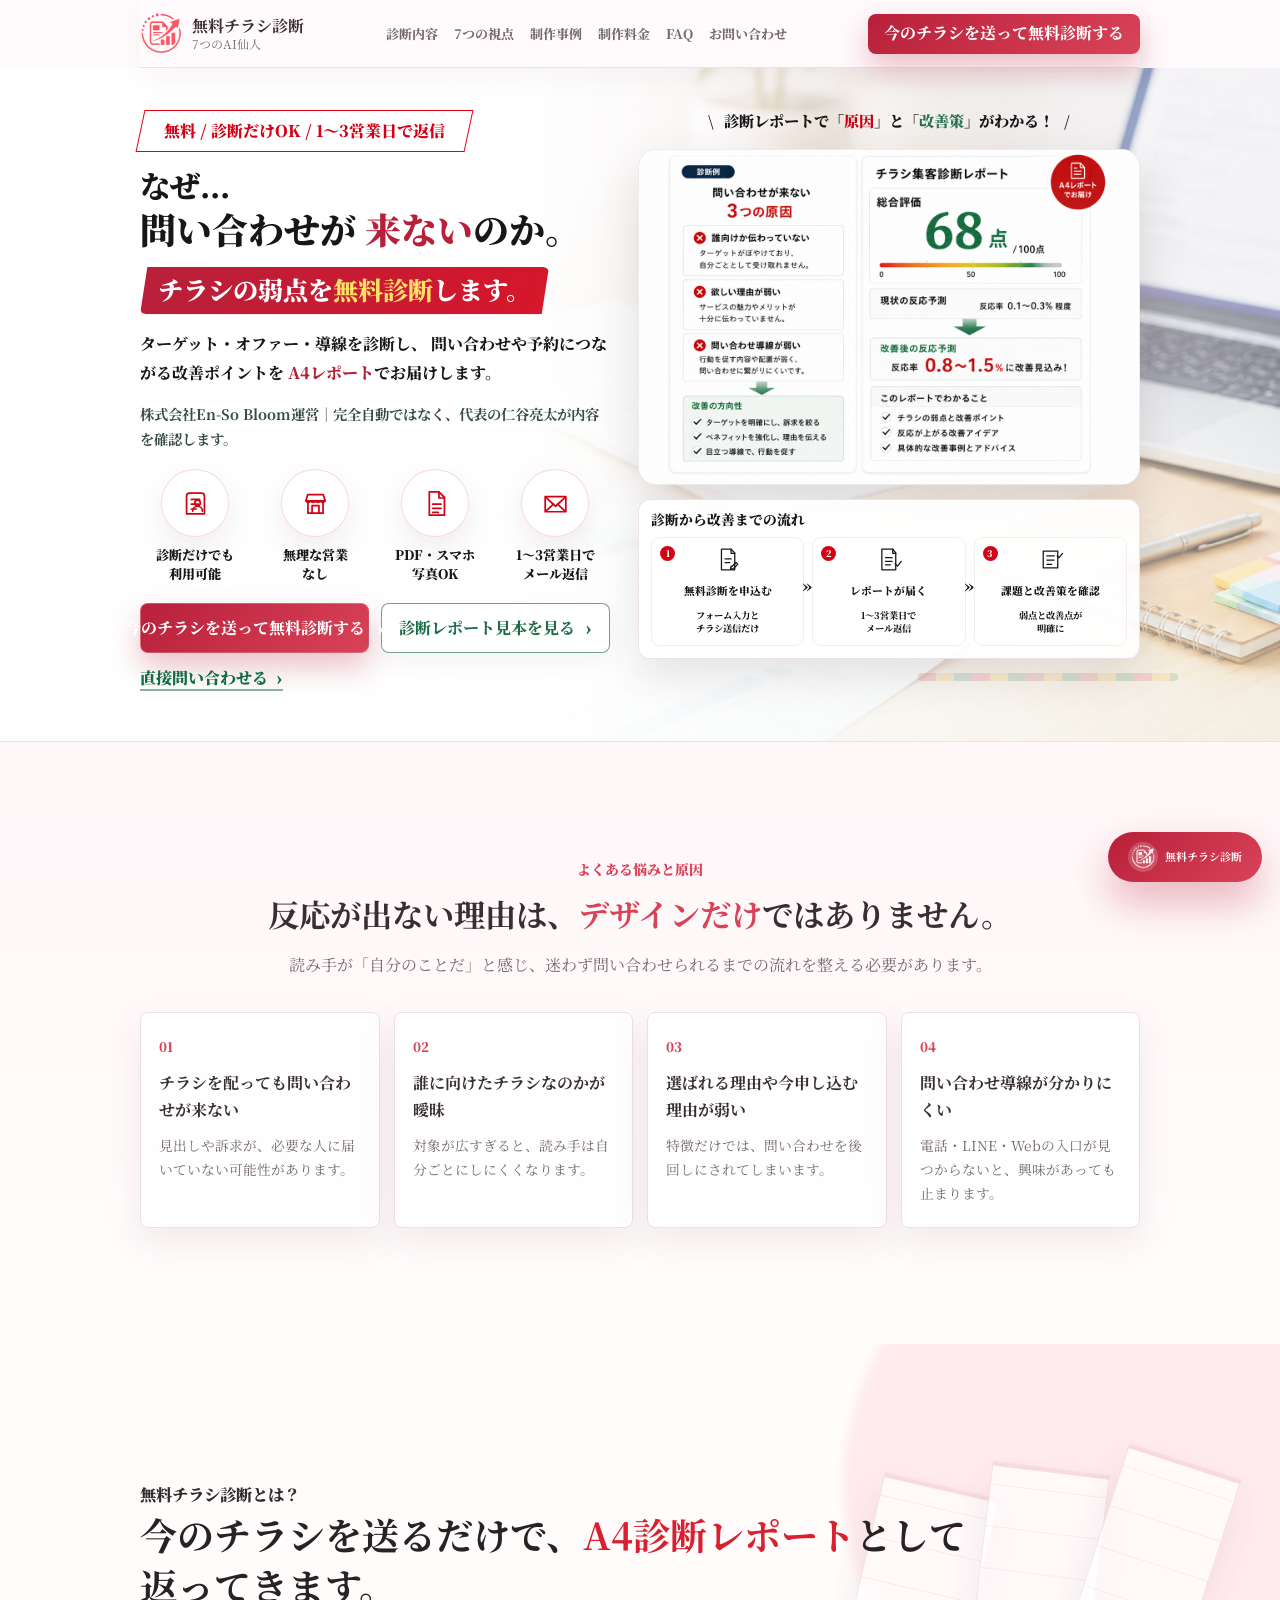
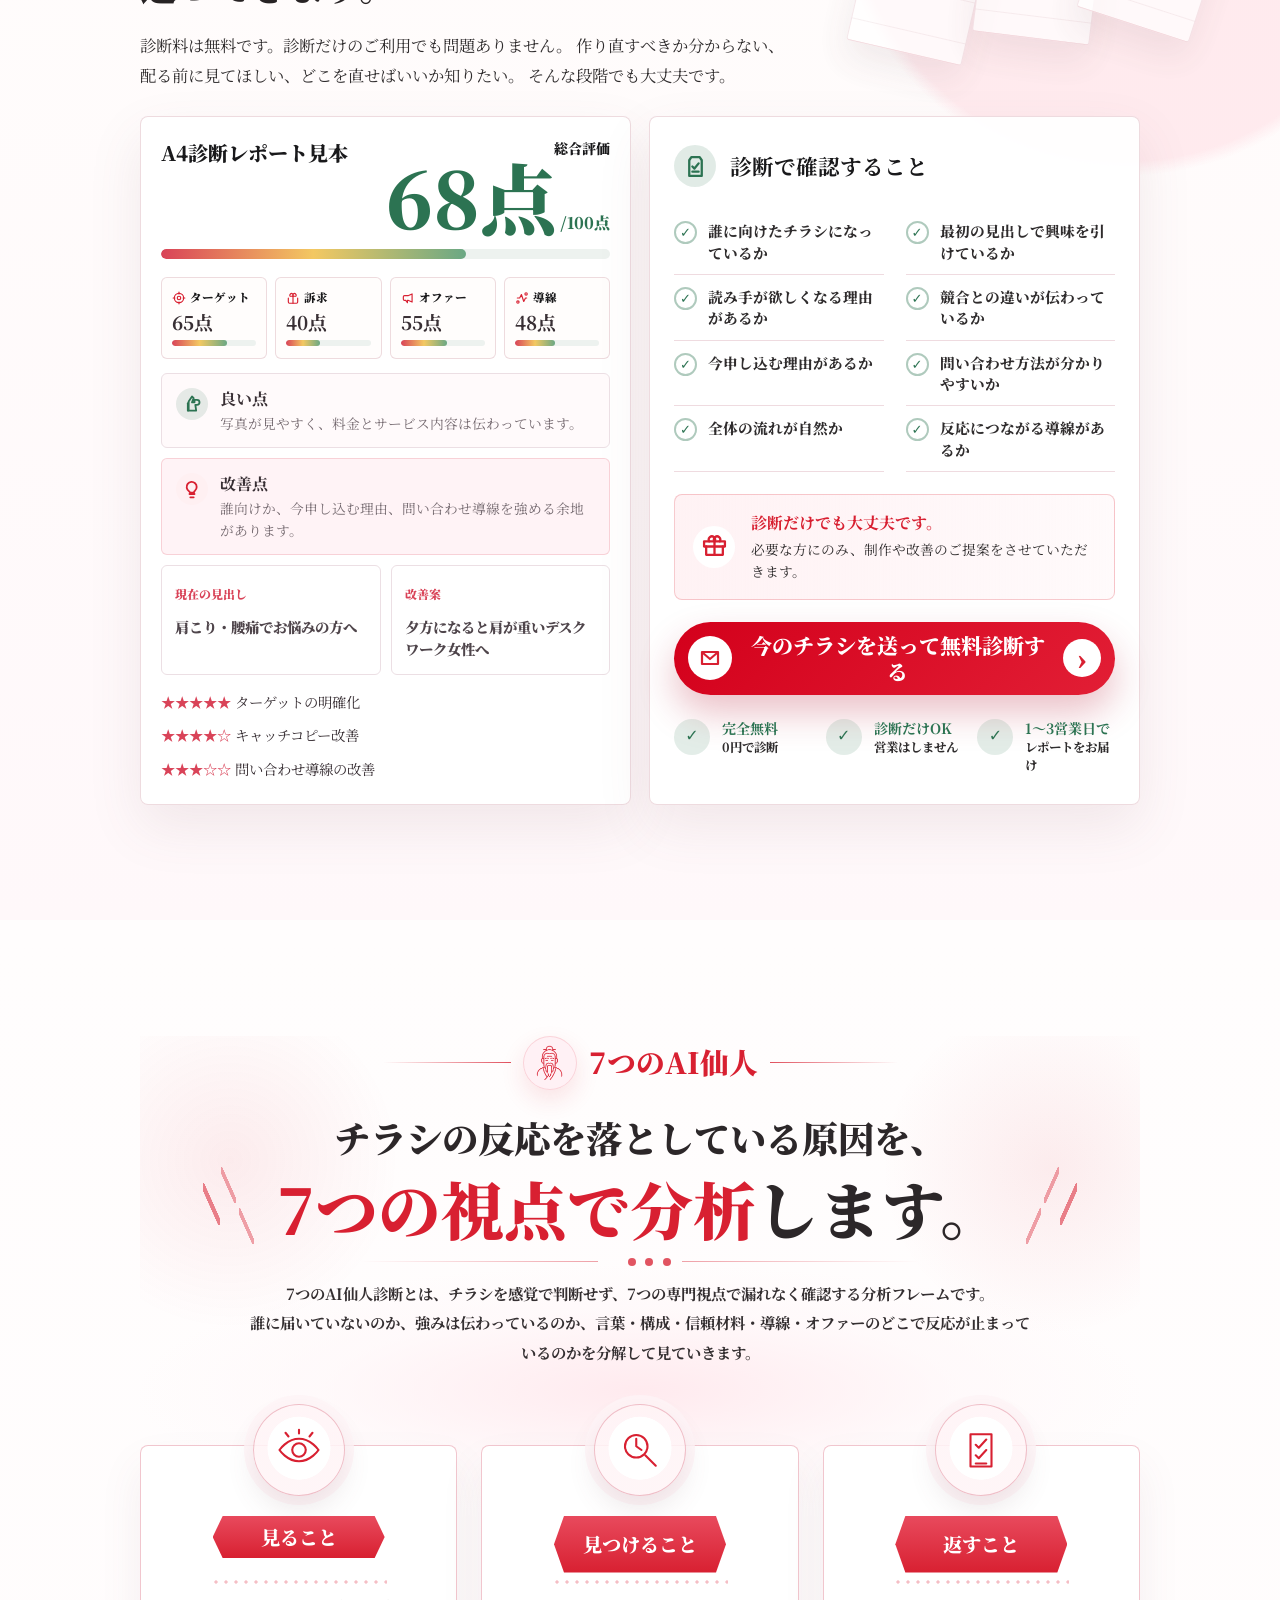
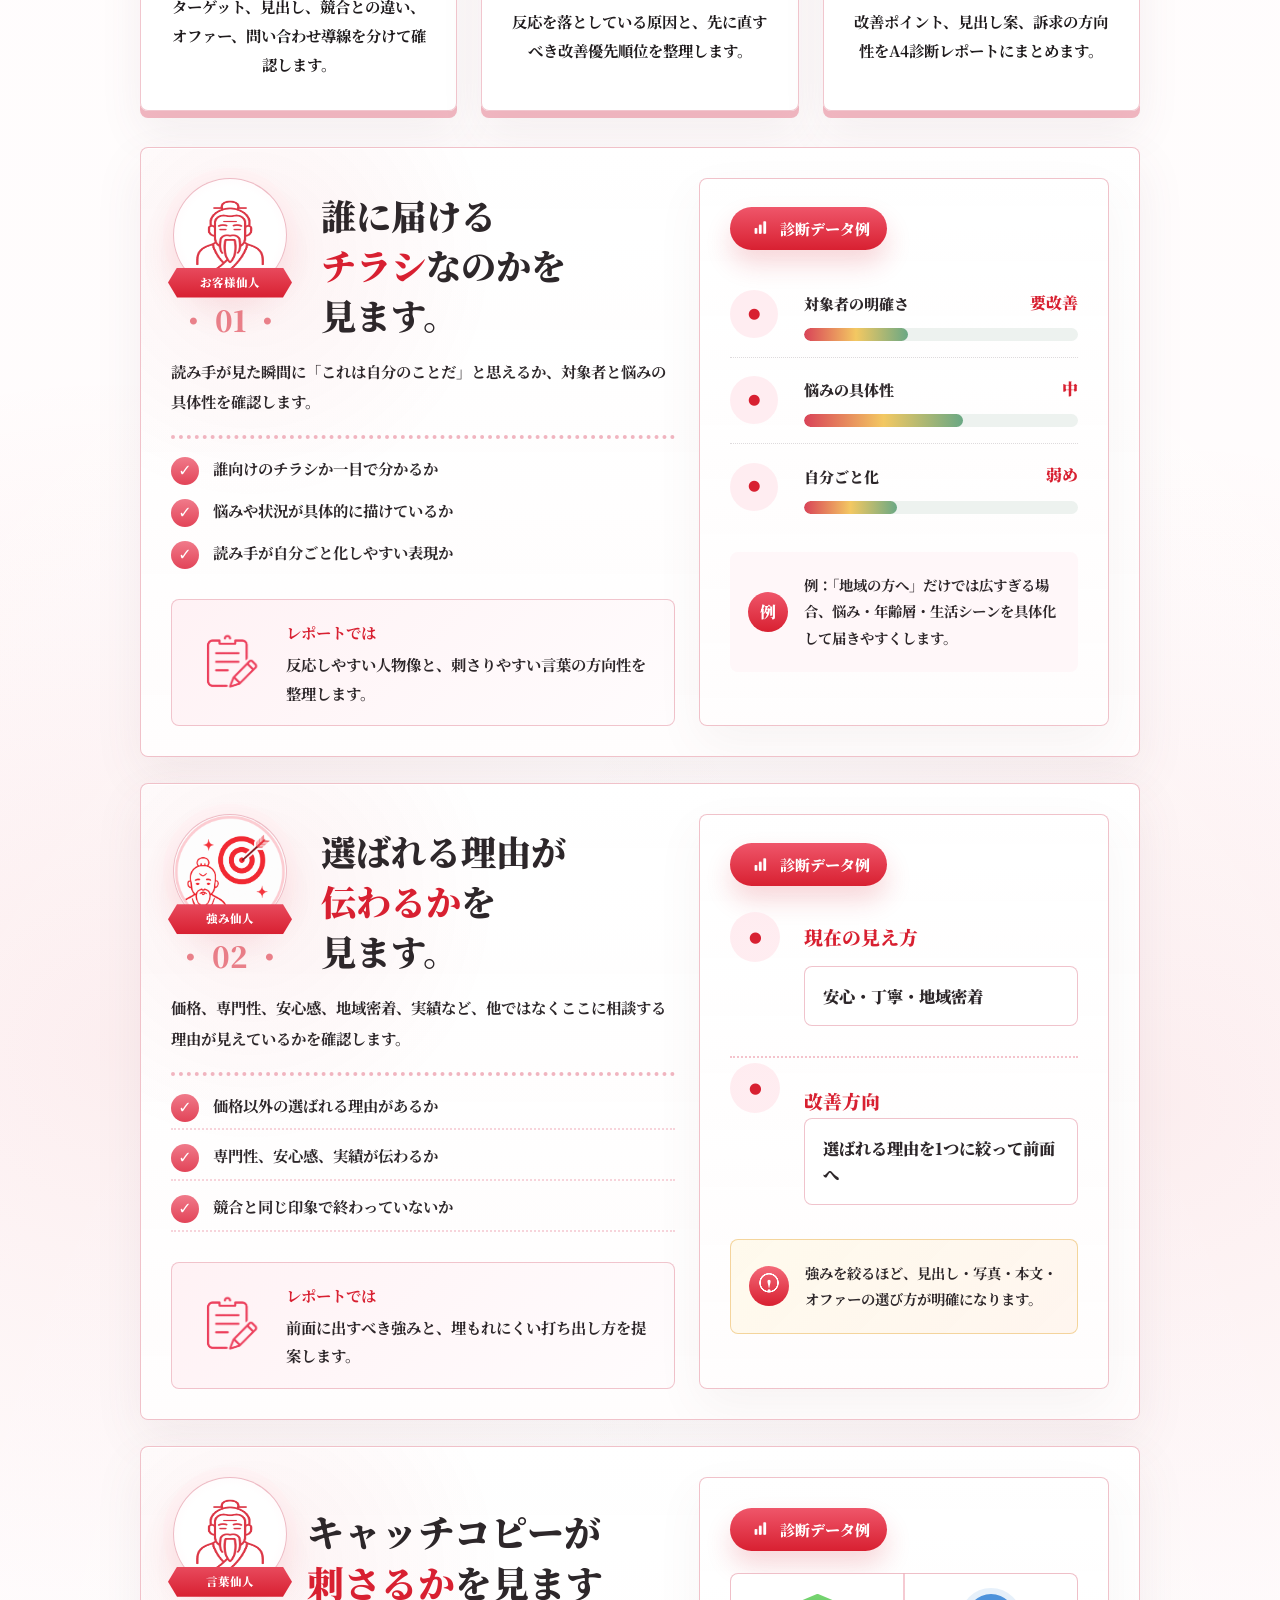
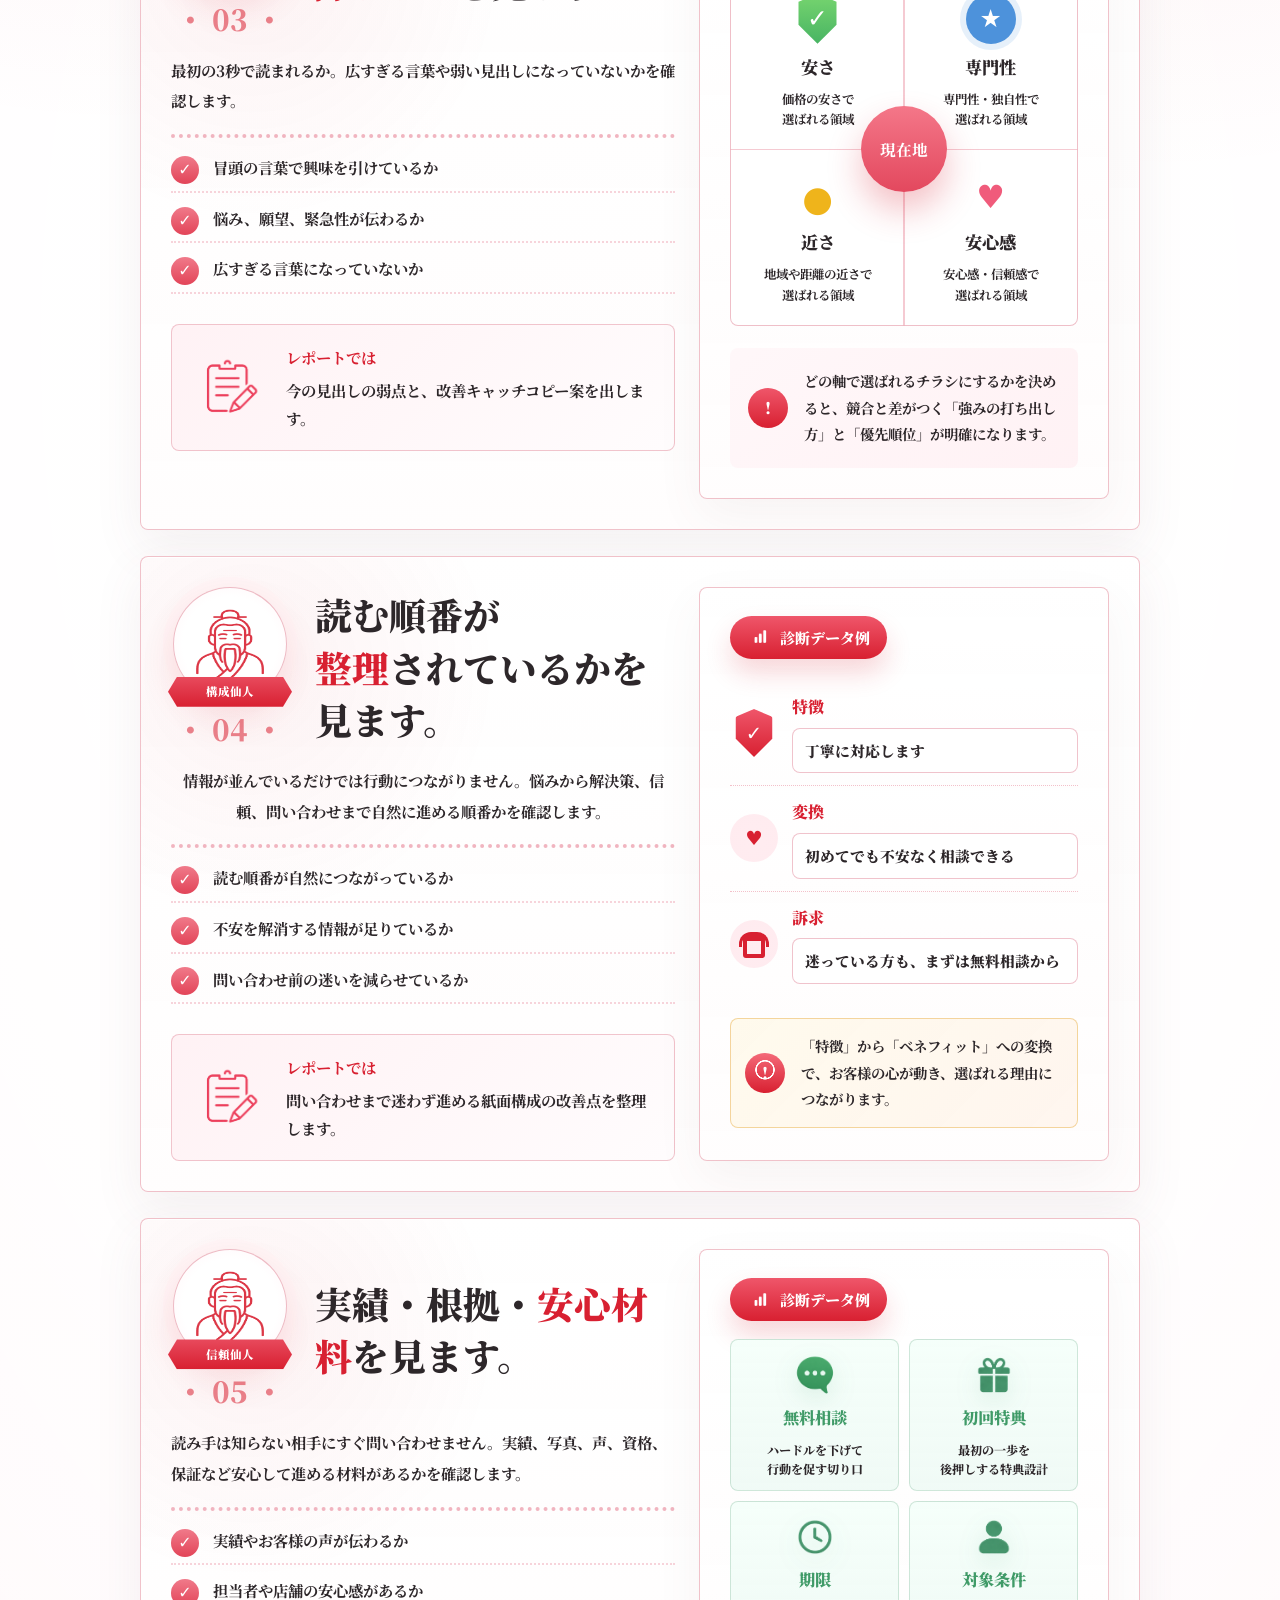
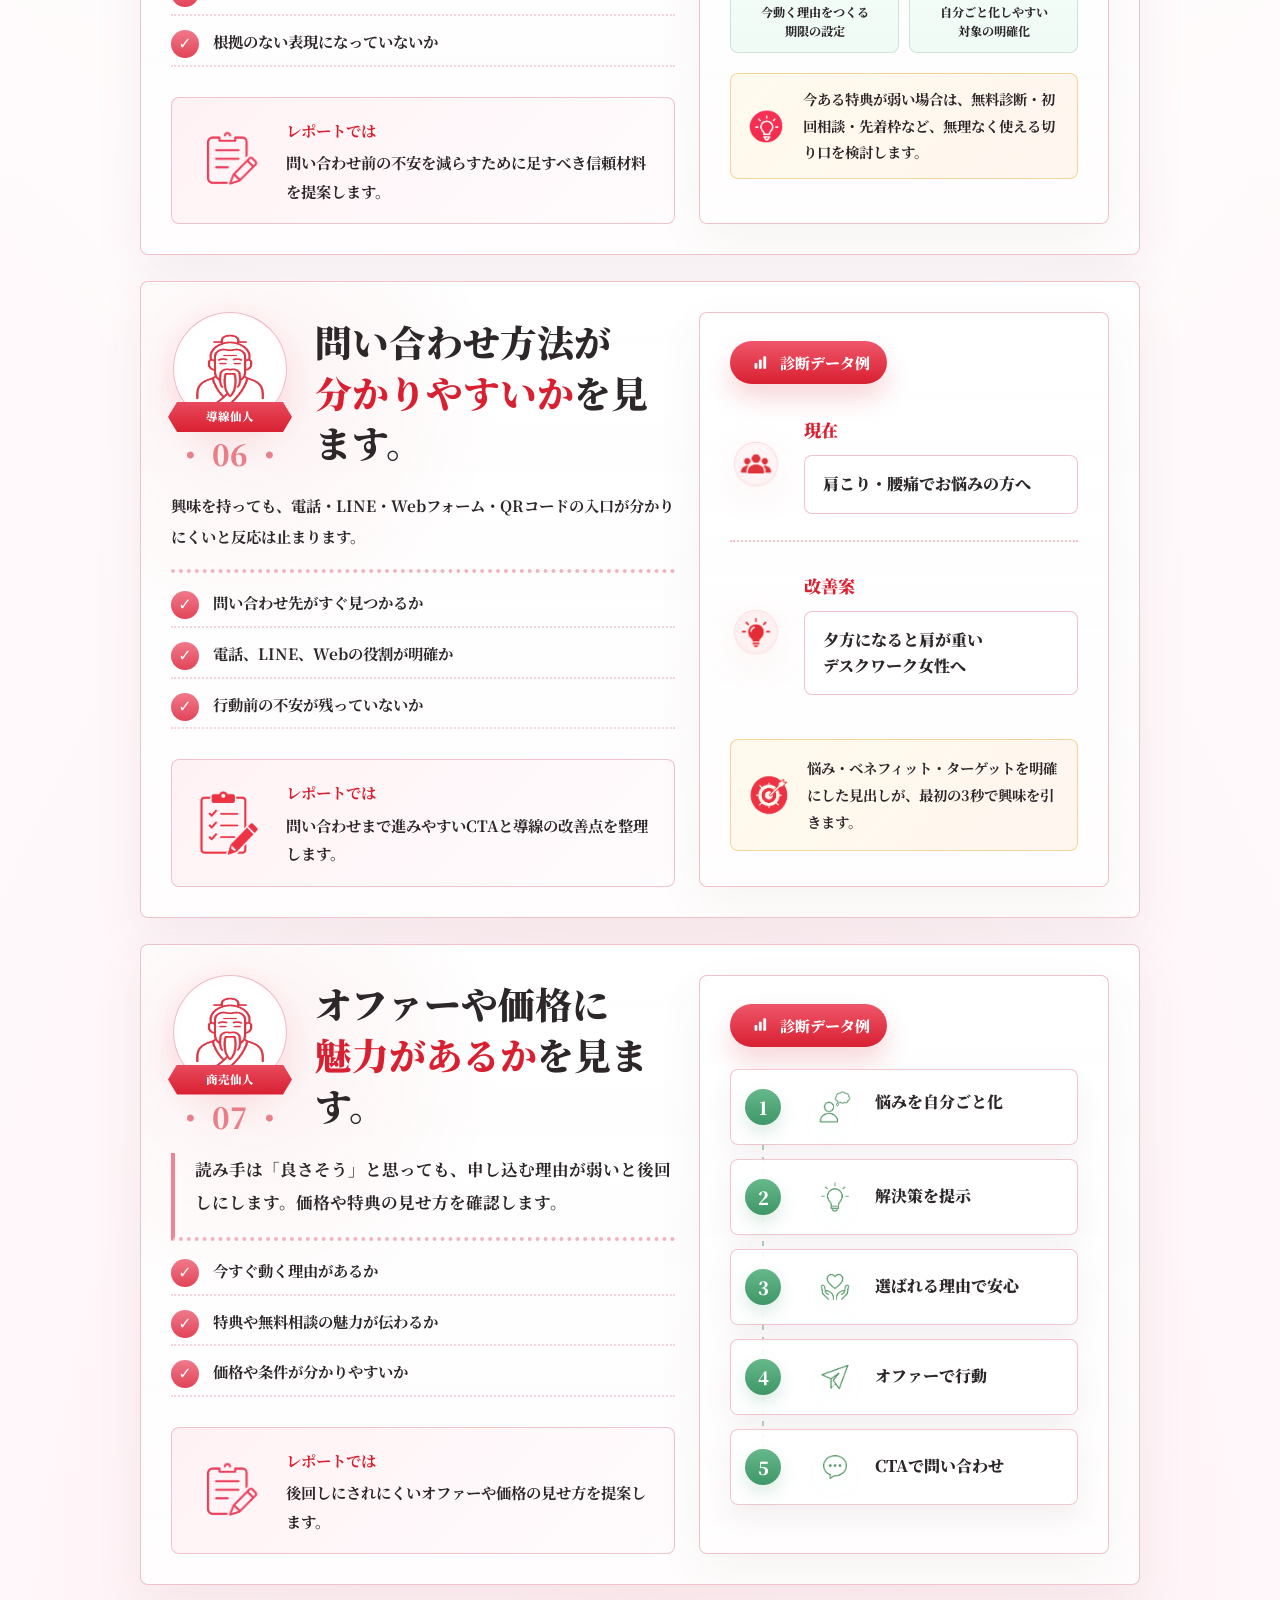
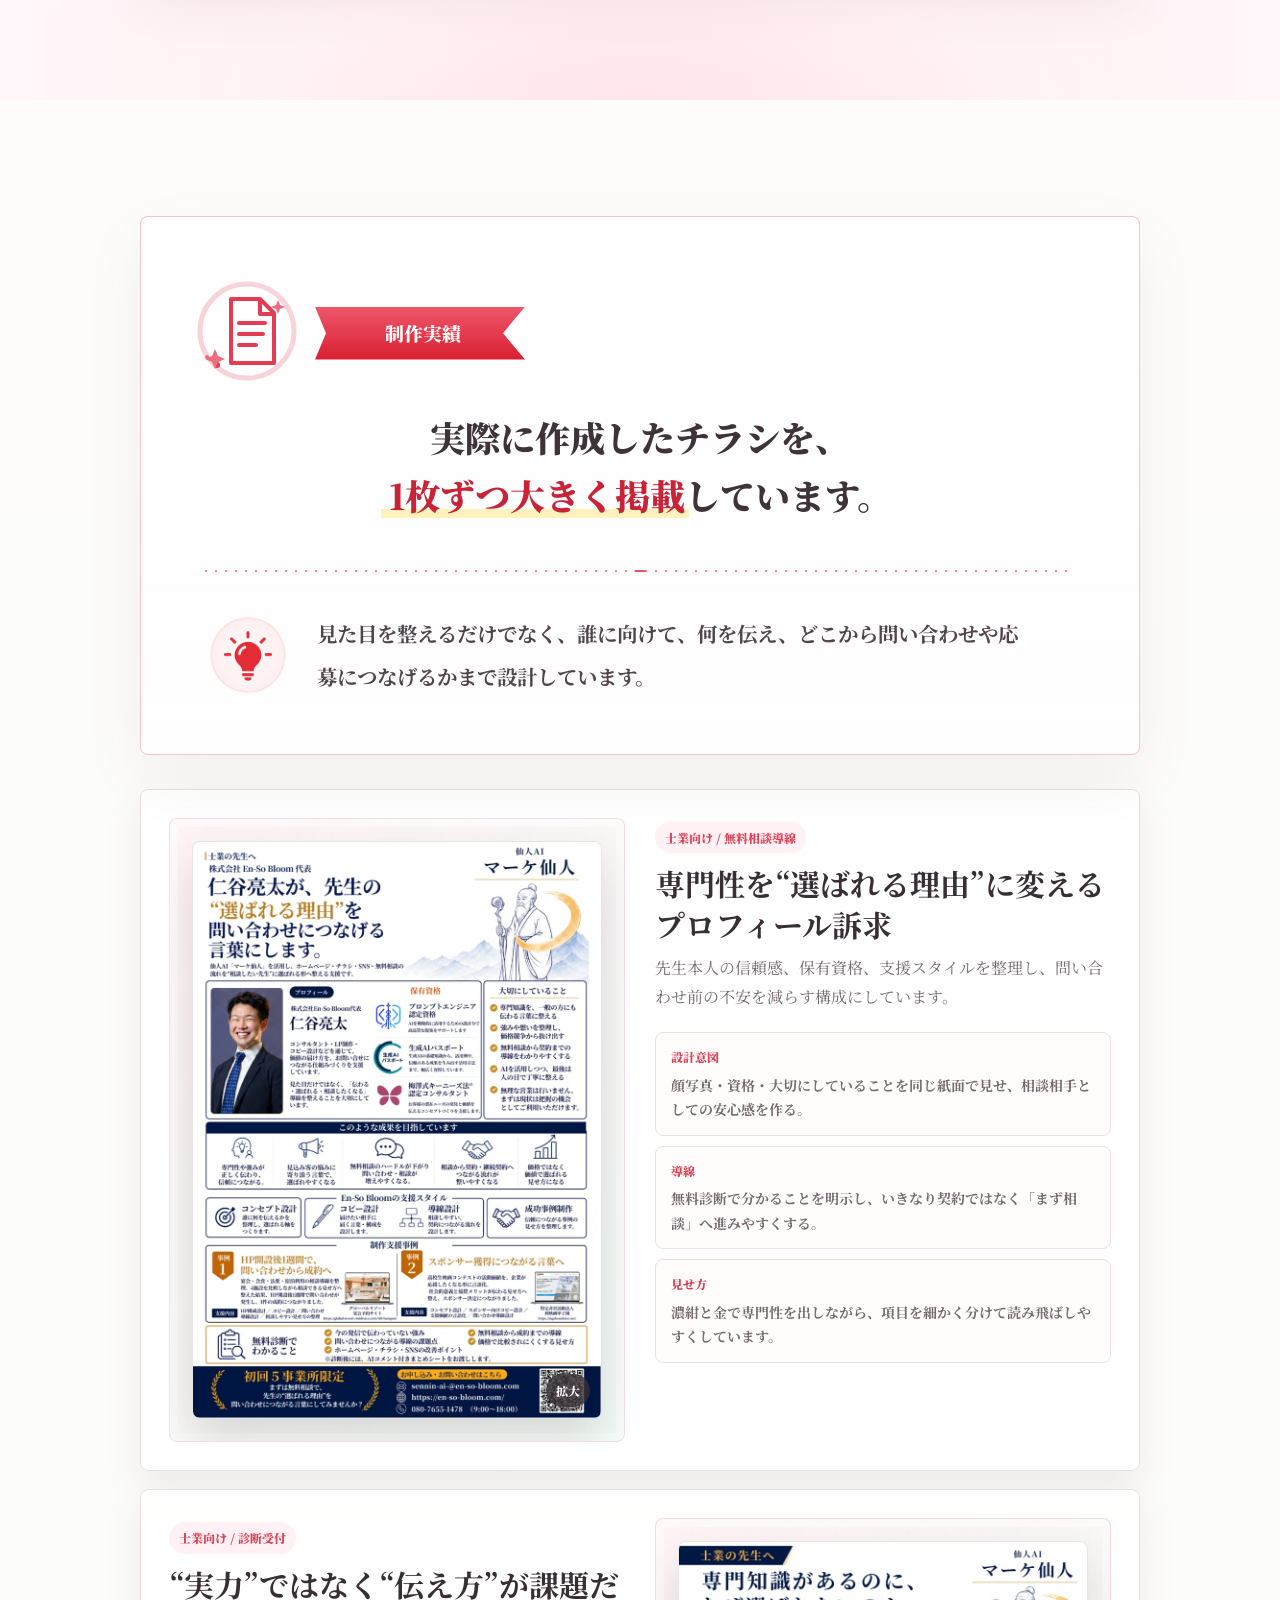
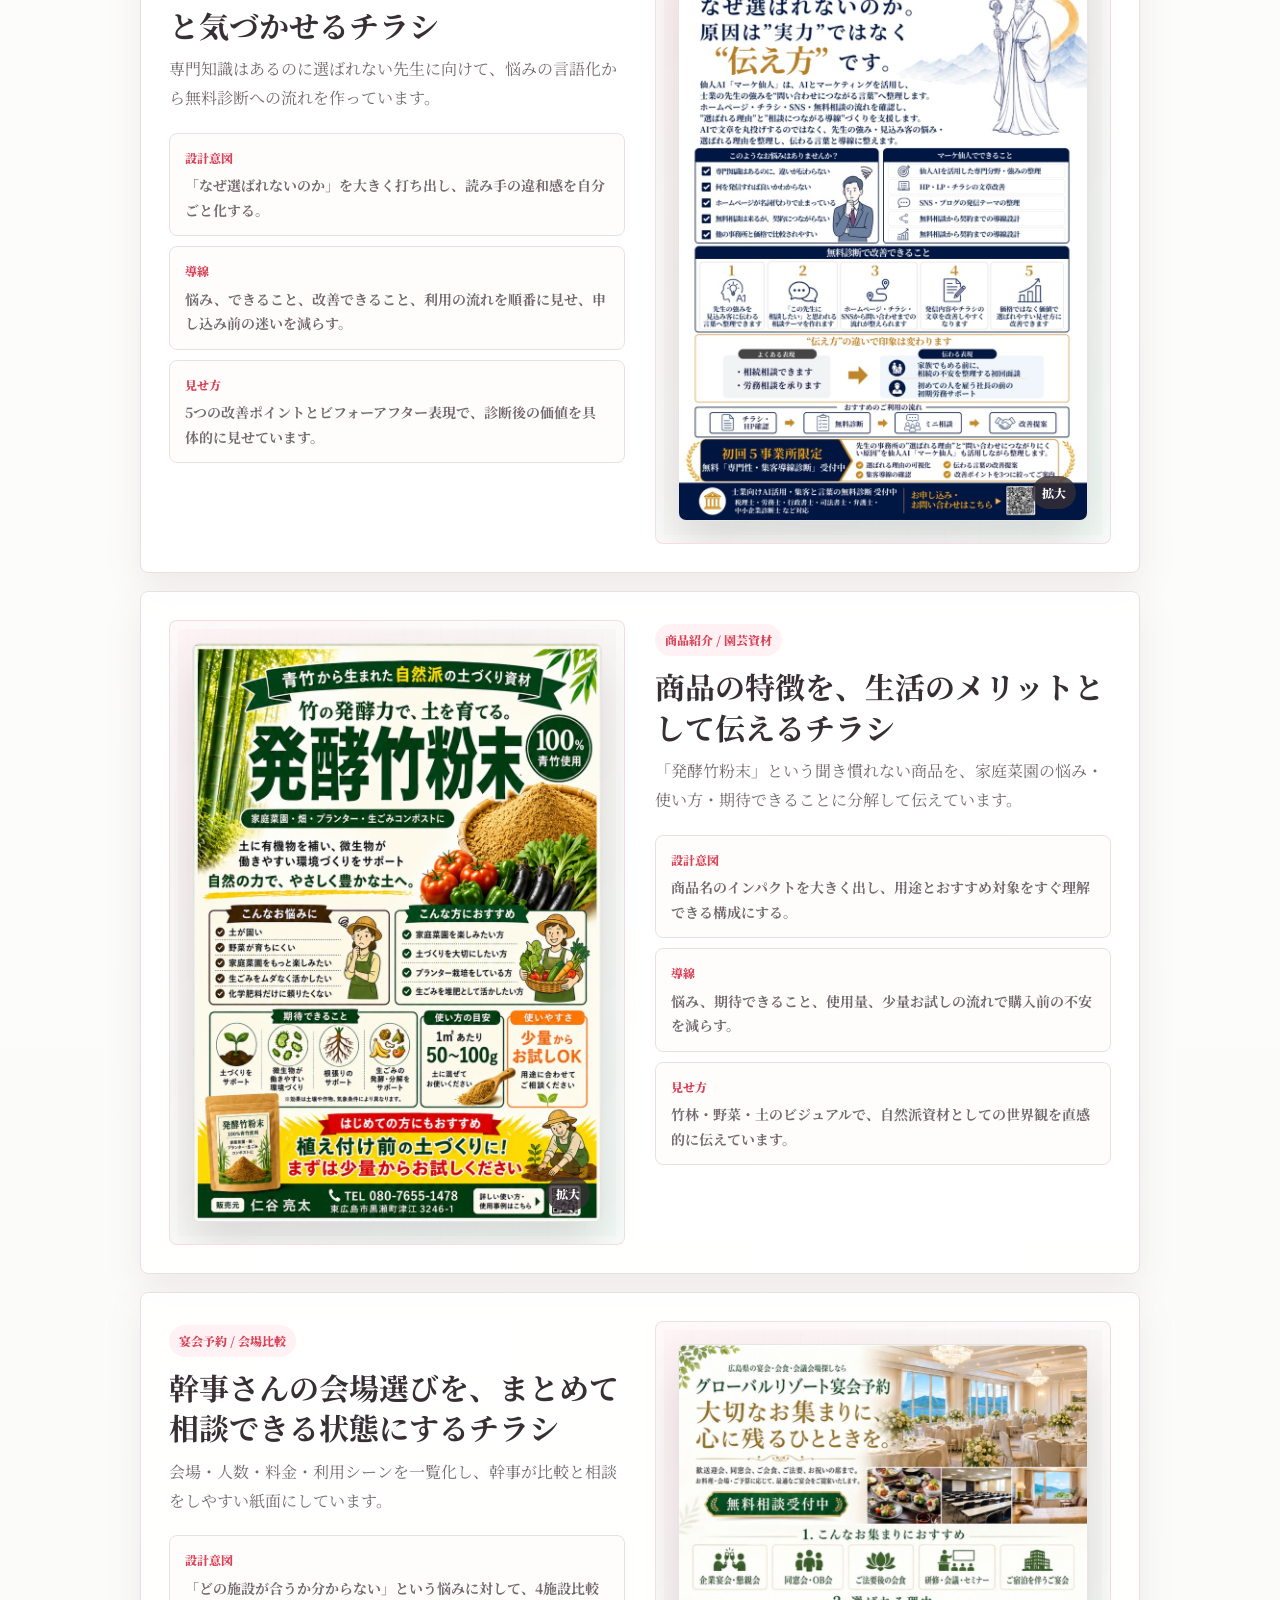
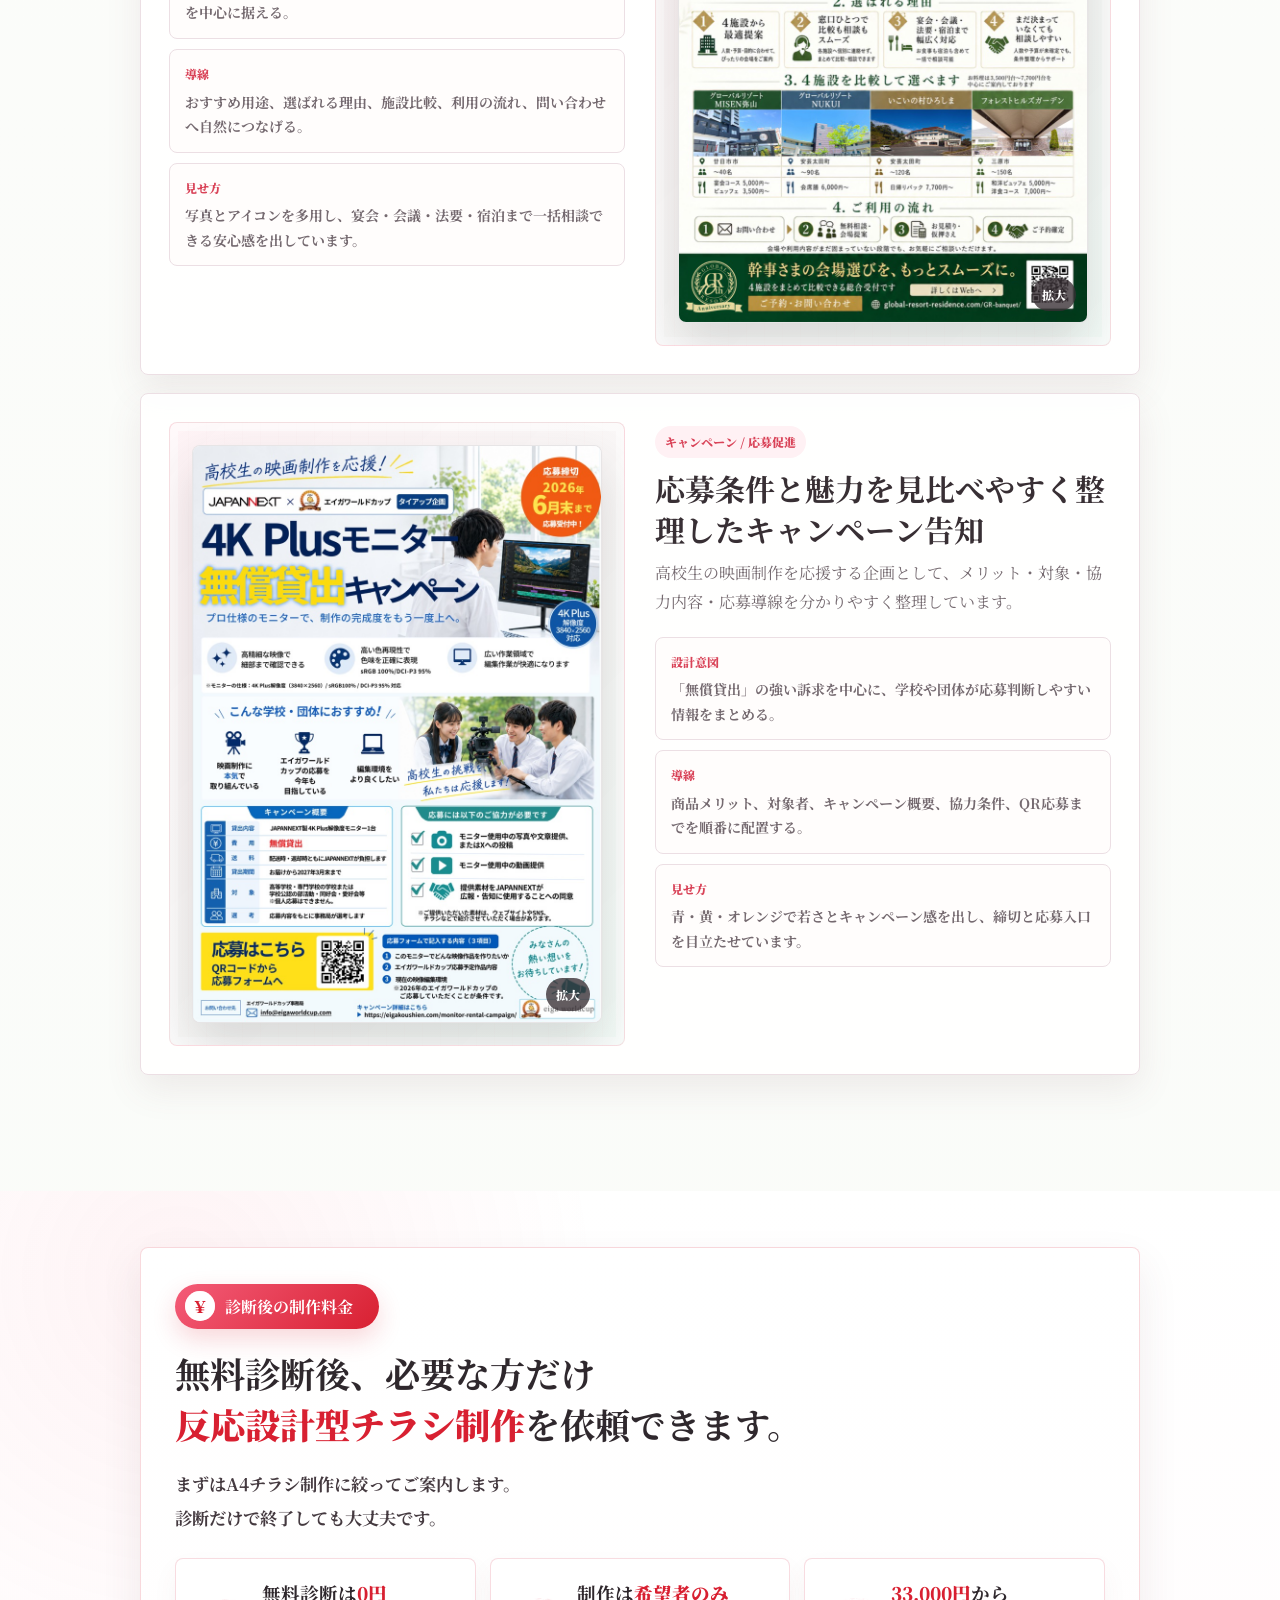
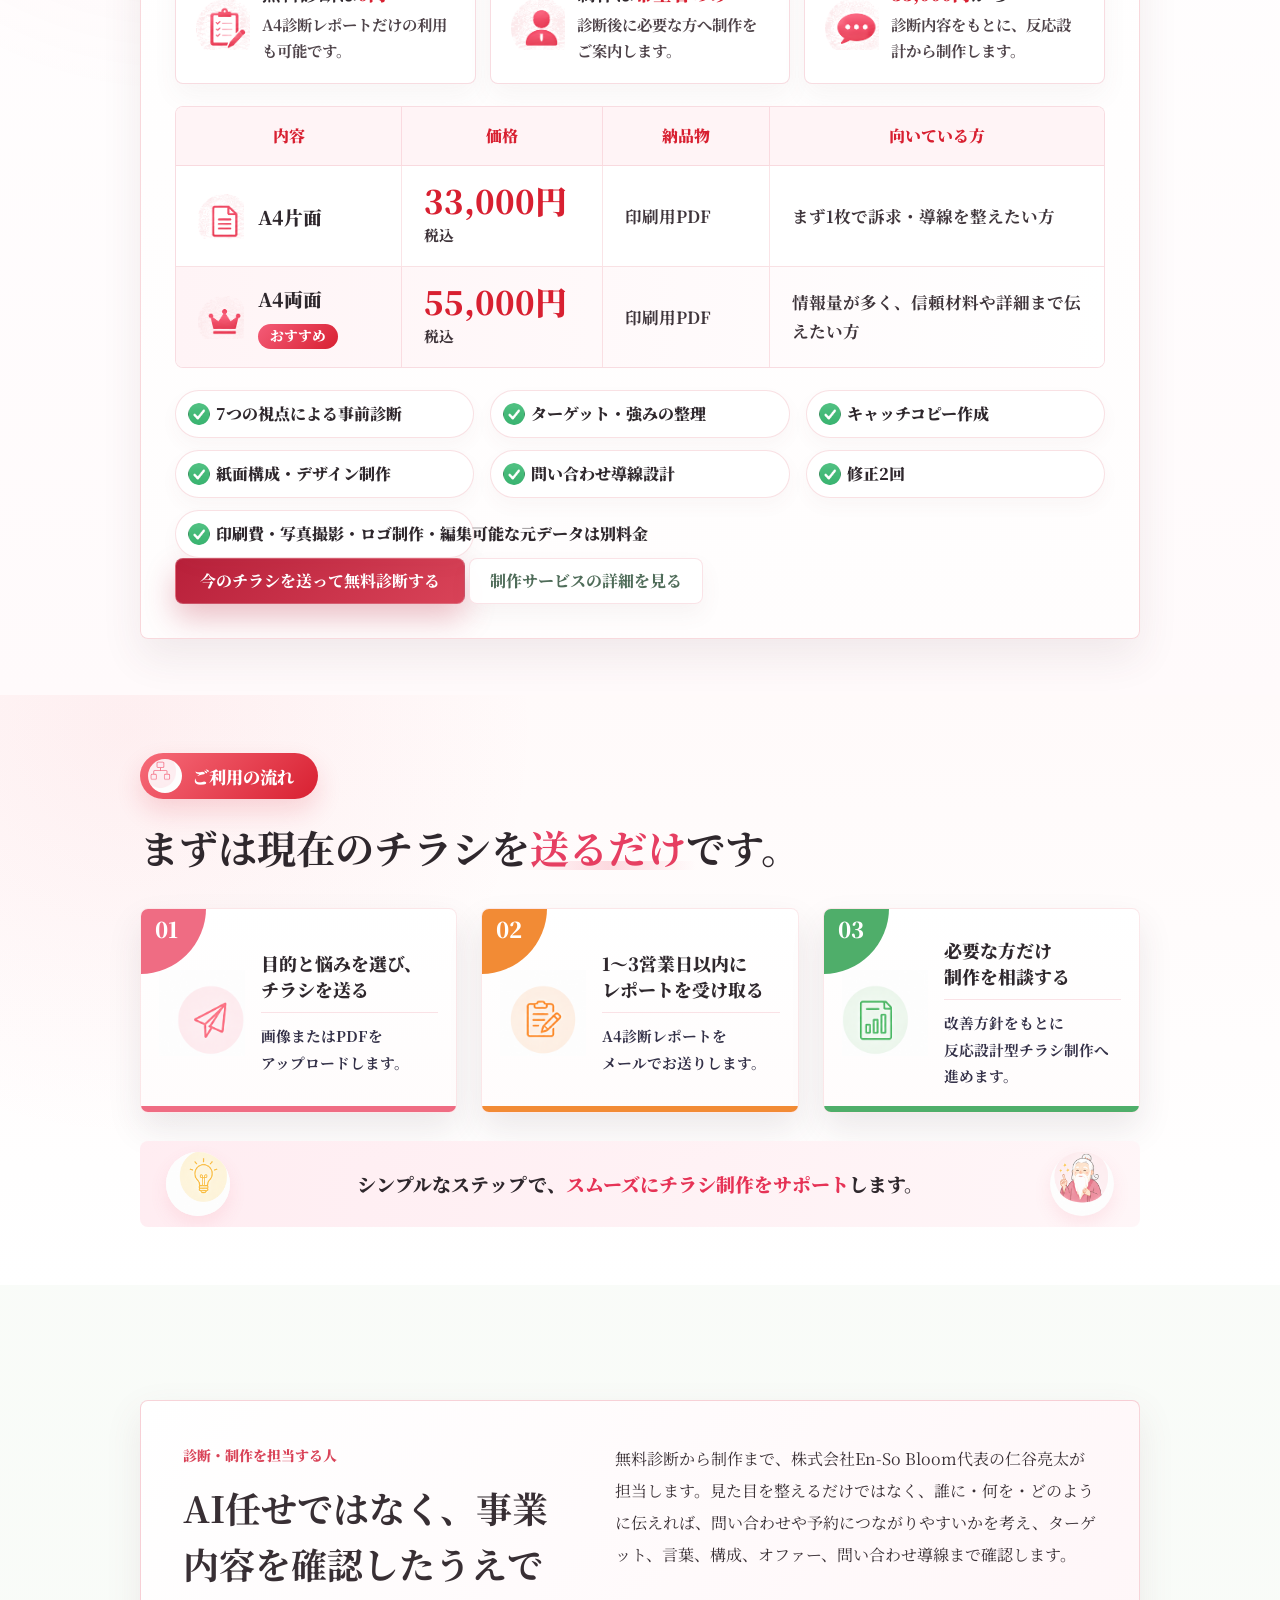
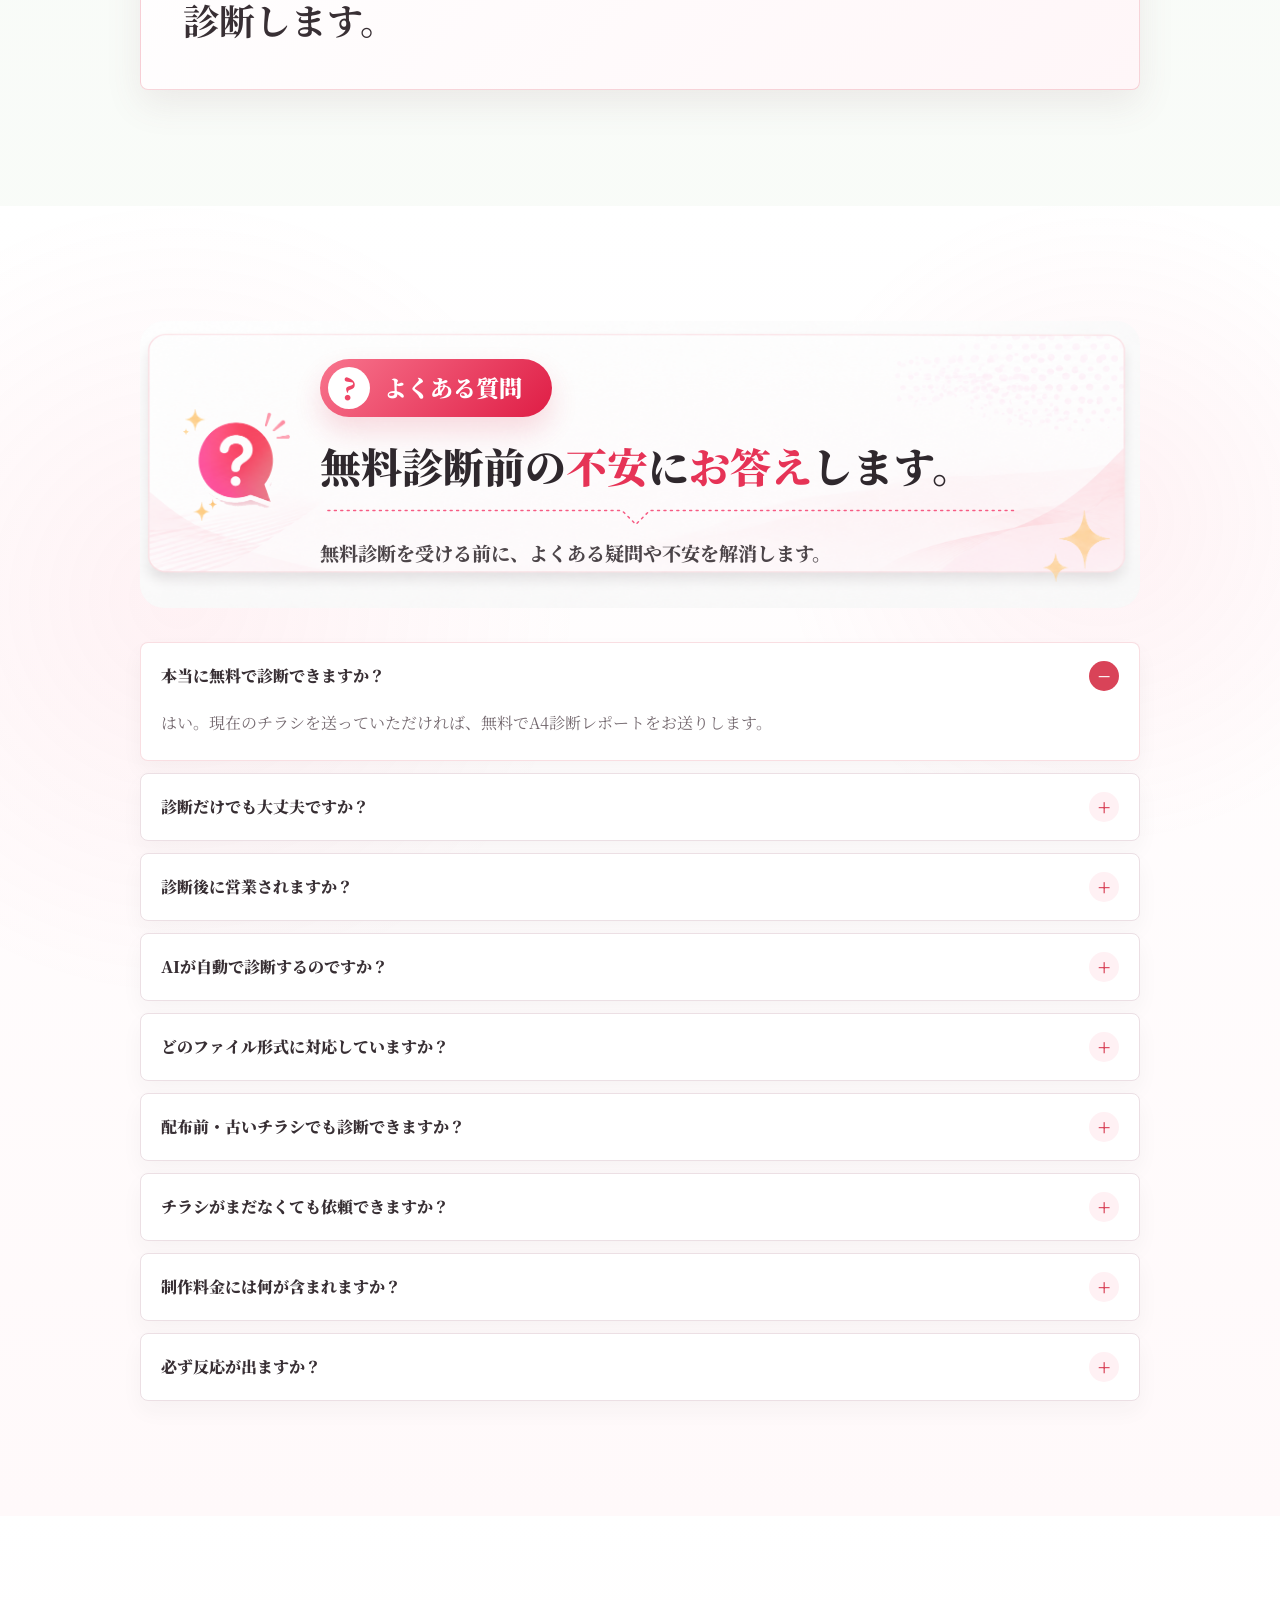
==== commit 83e7daeb: "Shorten flyer LP and publish trust, intake, tracking, and partner updates" ====
--- a/index.html
+++ b/index.html
@@ -12,7 +12,7 @@
     <link rel="preconnect" href="https://fonts.gstatic.com" crossorigin />
     <link href="https://fonts.googleapis.com/css2?family=Noto+Serif+JP:wght@500;600;700;800;900&display=swap" rel="stylesheet" />
     <link rel="icon" type="image/png" href="assets/logo-mark.png" />
-    <link rel="stylesheet" href="styles.css?v=20260805-two-step1" />
+    <link rel="stylesheet" href="styles.css?v=20260806-publish1" />
   </head>
   <body>
     <header class="site-header" aria-label="サイトヘッダー">
@@ -24,15 +24,14 @@
         </span>
       </a>
       <nav class="site-nav" aria-label="主要ナビゲーション">
-        <a href="#diagnosis">診断サンプル</a>
+        <a href="#diagnosis">診断内容</a>
         <a href="#sages">7つの視点</a>
-        <a href="#works">制作実績</a>
+        <a href="#works">制作事例</a>
         <a href="#pricing">制作料金</a>
-        <a href="contact.html">問い合わせ</a>
-        <a href="portal.html">制作依頼ログイン</a>
         <a href="#faq">FAQ</a>
+        <a href="contact.html">お問い合わせ</a>
       </nav>
-      <button class="header-cta js-open-chat" type="button">無料で診断する</button>
+      <button class="header-cta js-open-chat" type="button" data-chat-route="free_diagnosis">今のチラシを送って無料診断する</button>
     </header>
 
     <main id="top">
@@ -53,6 +52,7 @@
               問い合わせや予約につながる改善ポイントを
               <strong>A4レポート</strong>でお届けします。
             </p>
+            <p class="operator-note">株式会社En-So Bloom運営｜完全自動ではなく、代表の仁谷亮太が内容を確認します。</p>
             <ul class="hero-proof" aria-label="無料診断の安心材料">
               <li>
                 <span class="proof-icon" aria-hidden="true">
@@ -98,8 +98,8 @@
               </li>
             </ul>
             <div class="hero-actions">
-              <button class="primary-button js-open-chat" type="button">チラシを無料診断してもらう</button>
-              <a class="secondary-button" href="#diagnosis">A4レポート見本を見る</a>
+              <button class="primary-button js-open-chat" type="button" data-chat-route="free_diagnosis">今のチラシを送って無料診断する</button>
+              <a class="secondary-button" href="#diagnosis">診断レポート見本を見る</a>
             </div>
             <a class="direct-contact-link" href="contact.html">直接問い合わせる</a>
           </div>
@@ -166,58 +166,19 @@
         </div>
       </section>
 
-      <section class="signal-strip" aria-label="無料診断で見るポイント">
-        <div class="section-inner signal-inner">
-          <p class="signal-title">
-            <span class="signal-title-icon" aria-hidden="true">
-              <svg viewBox="0 0 24 24" focusable="false">
-                <path d="M4 10v4a2 2 0 0 0 2 2h2l3 4v-4h1l7 3V5l-7 3H6a2 2 0 0 0-2 2Z" />
-                <path d="M19 8.5a3.5 3.5 0 0 1 0 7" />
-              </svg>
-            </span>
-            無料診断で見るポイント
-          </p>
-          <ul>
-            <li class="signal-target">
-              <svg viewBox="0 0 24 24" aria-hidden="true" focusable="false">
-                <circle cx="12" cy="12" r="8" />
-                <circle cx="12" cy="12" r="3" />
-                <path d="M12 2v3M22 12h-3M12 22v-3M2 12h3" />
-              </svg>
-              <span>誰に向けているか</span>
-            </li>
-            <li class="signal-copy">
-              <svg viewBox="0 0 24 24" aria-hidden="true" focusable="false">
-                <path d="M9 18h6" />
-                <path d="M10 22h4" />
-                <path d="M8.4 14.6A6 6 0 1 1 15.6 14c-.8.6-1.2 1.5-1.4 2.5H9.8c-.2-.8-.6-1.4-1.4-1.9Z" />
-                <path d="M4 4 2.8 2.8M20 4l1.2-1.2M12 2V0.5" />
-              </svg>
-              <span>最初の見出し</span>
-            </li>
-            <li class="signal-benefit">
-              <svg viewBox="0 0 24 24" aria-hidden="true" focusable="false">
-                <path d="M20.2 5.8a5.2 5.2 0 0 0-7.4 0L12 6.6l-.8-.8a5.2 5.2 0 0 0-7.4 7.4L12 21.4l8.2-8.2a5.2 5.2 0 0 0 0-7.4Z" />
-              </svg>
-              <span>欲しくなる理由</span>
-            </li>
-            <li class="signal-offer">
-              <svg viewBox="0 0 24 24" aria-hidden="true" focusable="false">
-                <path d="M4 17c4.5 0 6.5-2 8-5l1-2" />
-                <path d="M14 5h6v6" />
-                <path d="m13 10 7-7" />
-                <path d="M4 17h5M4 21h3" />
-              </svg>
-              <span>申し込む理由</span>
-            </li>
-            <li class="signal-contact">
-              <svg viewBox="0 0 24 24" aria-hidden="true" focusable="false">
-                <path d="M5 5h14a2 2 0 0 1 2 2v8a2 2 0 0 1-2 2h-7l-5 4v-4H5a2 2 0 0 1-2-2V7a2 2 0 0 1 2-2Z" />
-                <path d="M8 10h8M8 14h5" />
-              </svg>
-              <span>問い合わせ導線</span>
-            </li>
-          </ul>
+      <section class="section streamlined-problems" aria-labelledby="problems-title">
+        <div class="section-inner">
+          <div class="section-heading">
+            <p class="eyebrow">よくある悩みと原因</p>
+            <h2 id="problems-title">反応が出ない理由は、<em>デザインだけ</em>ではありません。</h2>
+            <p>読み手が「自分のことだ」と感じ、迷わず問い合わせられるまでの流れを整える必要があります。</p>
+          </div>
+          <div class="streamlined-card-grid">
+            <article><span>01</span><h3>チラシを配っても問い合わせが来ない</h3><p>見出しや訴求が、必要な人に届いていない可能性があります。</p></article>
+            <article><span>02</span><h3>誰に向けたチラシなのかが曖昧</h3><p>対象が広すぎると、読み手は自分ごとにしにくくなります。</p></article>
+            <article><span>03</span><h3>選ばれる理由や今申し込む理由が弱い</h3><p>特徴だけでは、問い合わせを後回しにされてしまいます。</p></article>
+            <article><span>04</span><h3>問い合わせ導線が分かりにくい</h3><p>電話・LINE・Webの入口が見つからないと、興味があっても止まります。</p></article>
+          </div>
         </div>
       </section>
 
@@ -497,11 +458,11 @@
                   <p>必要な方にのみ、制作や改善のご提案をさせていただきます。</p>
                 </div>
               </div>
-              <button class="diagnosis-cta js-open-chat" type="button">
+              <button class="diagnosis-cta js-open-chat" type="button" data-chat-route="free_diagnosis">
                 <span aria-hidden="true">
                   <svg viewBox="0 0 24 24" focusable="false"><path d="M4 6h16v12H4V6Z" /><path d="m5 7 7 6 7-6" /></svg>
                 </span>
-                今のチラシを無料診断する
+                今のチラシを送って無料診断する
                 <i aria-hidden="true">›</i>
               </button>
               <ul class="diagnosis-benefits" aria-label="無料診断の安心ポイント">
@@ -1282,13 +1243,13 @@
             </div>
             <div class="pricing-row" role="row">
               <span role="cell" class="plan-cell"><i class="plan-icon plan-light" aria-hidden="true"></i><strong>A4片面</strong></span>
-              <span role="cell"><b>33,000円</b><small>税込目安</small></span>
+              <span role="cell"><b>33,000円</b><small>税込</small></span>
               <span role="cell">印刷用PDF</span>
               <span role="cell">まず1枚で訴求・導線を整えたい方</span>
             </div>
             <div class="pricing-row recommended-row" role="row">
               <span role="cell" class="plan-cell"><i class="plan-icon plan-standard" aria-hidden="true"></i><strong>A4両面</strong><em>おすすめ</em></span>
-              <span role="cell"><b>55,000円</b><small>税込目安</small></span>
+              <span role="cell"><b>55,000円</b><small>税込</small></span>
               <span role="cell">印刷用PDF</span>
               <span role="cell">情報量が多く、信頼材料や詳細まで伝えたい方</span>
             </div>
@@ -1300,11 +1261,11 @@
             <span>紙面構成・デザイン制作</span>
             <span>問い合わせ導線設計</span>
             <span>修正2回</span>
-            <span>印刷費は別途</span>
+            <span>印刷費・写真撮影・ロゴ制作・編集可能な元データは別料金</span>
           </div>
           <div class="pricing-actions">
-            <button class="primary-button js-open-chat" type="button">チラシを無料診断してもらう</button>
-            <a class="secondary-button" href="production.html">制作サービスを見る</a>
+            <button class="primary-button js-open-chat" type="button" data-chat-route="free_diagnosis">今のチラシを送って無料診断する</button>
+            <a class="secondary-button" href="production.html">制作サービスの詳細を見る</a>
           </div>
         </div>
       </section>
@@ -1320,24 +1281,24 @@
               <span class="flow-num">01</span>
               <img src="assets/flow/flow-send.png" alt="" loading="lazy" decoding="async" />
               <div>
-                <strong>無料診断を申し込む</strong>
-                <p>まずは現在のチラシを<br />お送りください。</p>
+                <strong>目的と悩みを選び、<br />チラシを送る</strong>
+                <p>画像またはPDFを<br />アップロードします。</p>
               </div>
             </li>
             <li class="flow-card flow-orange">
               <span class="flow-num">02</span>
               <img src="assets/flow/flow-input.png" alt="" loading="lazy" decoding="async" />
               <div>
-                <strong>必要情報を入力</strong>
-                <p>お名前、メール、目的、<br />今の悩みを<br />確認します。</p>
+                <strong>1〜3営業日以内に<br />レポートを受け取る</strong>
+                <p>A4診断レポートを<br />メールでお送りします。</p>
               </div>
             </li>
             <li class="flow-card flow-green">
               <span class="flow-num">03</span>
               <img src="assets/flow/flow-report.png" alt="" loading="lazy" decoding="async" />
               <div>
-                <strong>A4診断レポートを<br />受け取る</strong>
-                <p>7つのAI仙人の分析フレームで<br />改善ポイントを整理します。</p>
+                <strong>必要な方だけ<br />制作を相談する</strong>
+                <p>改善方針をもとに<br />反応設計型チラシ制作へ進めます。</p>
               </div>
             </li>
             <li class="flow-card flow-blue">
@@ -1370,6 +1331,16 @@
             <p>シンプルなステップで、<em>スムーズにチラシ制作をサポート</em>します。</p>
             <span class="flow-sage" aria-hidden="true"></span>
           </div>
+        </div>
+      </section>
+
+      <section class="section owner-section" aria-labelledby="owner-title">
+        <div class="section-inner owner-card">
+          <div>
+            <p class="eyebrow">診断・制作を担当する人</p>
+            <h2 id="owner-title">AI任せではなく、事業内容を確認したうえで診断します。</h2>
+          </div>
+          <p>無料診断から制作まで、株式会社En-So Bloom代表の仁谷亮太が担当します。見た目を整えるだけではなく、誰に・何を・どのように伝えれば、問い合わせや予約につながりやすいかを考え、ターゲット、言葉、構成、オファー、問い合わせ導線まで確認します。</p>
         </div>
       </section>
 
@@ -1398,32 +1369,24 @@
               <p>診断後、ご希望の方には制作内容と料金をご案内します。無理な営業は行いません。</p>
             </details>
             <details>
-              <summary>チャットではなく直接問い合わせできますか？</summary>
-              <p>はい。<a href="contact.html">お問い合わせフォーム</a>から、会社・個人事業主・店舗のご相談内容を送っていただけます。</p>
+              <summary>AIが自動で診断するのですか？</summary>
+              <p>完全自動の診断ではありません。7つのAI仙人の分析フレームを活用し、株式会社En-So Bloom代表の仁谷亮太が内容を確認してレポートにまとめます。</p>
             </details>
             <details>
-              <summary>送ったチラシや個人情報はどう扱われますか？</summary>
-              <p>無料診断レポートの作成・送付、お問い合わせへの返信、サービス品質の改善に必要な範囲で利用します。詳しくは<a href="privacy.html">プライバシーポリシー</a>をご確認ください。</p>
+              <summary>どのファイル形式に対応していますか？</summary>
+              <p>jpg、jpeg、png、pdfに対応しています。10MB以内で、チラシの内容が読める状態のファイルをお送りください。</p>
             </details>
             <details>
-              <summary>AIが自動で診断するのですか？</summary>
-              <p>完全自動の診断ではありません。7つのAI仙人の分析フレームを活用し、担当者が内容を確認してレポートにまとめます。</p>
+              <summary>配布前・古いチラシでも診断できますか？</summary>
+              <p>はい。配布前なら印刷前に改善点を確認でき、古いチラシなら現在のターゲットや訴求とのズレを見直せます。</p>
             </details>
             <details>
               <summary>チラシがまだなくても依頼できますか？</summary>
               <p>はい。新規制作も可能です。業種・目的・ターゲット・掲載したい内容を伺いながら制作します。</p>
             </details>
             <details>
-              <summary>古いチラシでも診断できますか？</summary>
-              <p>はい。以前から使っているチラシほど、今のターゲットや訴求とズレている可能性があります。</p>
-            </details>
-            <details>
-              <summary>印刷もお願いできますか？</summary>
-              <p>基本は印刷用PDF納品です。印刷費、写真撮影、ロゴ制作、編集可能な元データは別料金です。</p>
-            </details>
-            <details>
-              <summary>制作料金はいくらですか？</summary>
-              <p>反応設計型チラシ制作は、A4片面33,000円、A4両面55,000円が目安です。無料診断後、必要な方だけご案内します。</p>
+              <summary>制作料金には何が含まれますか？</summary>
+              <p>事前診断、ターゲット・強みの整理、キャッチコピー、紙面構成、デザイン、問い合わせ導線設計、修正2回、印刷用PDF納品を含みます。印刷費、写真撮影、ロゴ制作、編集可能な元データは別料金です。</p>
             </details>
             <details>
               <summary>必ず反応が出ますか？</summary>
@@ -1440,9 +1403,9 @@
               <p class="final-cta-kicker"><span aria-hidden="true"></span>チラシを作り直す前に</p>
               <h2 id="final-cta-title">まず“<em>反応が出ない原因</em>”を<br />見つけませんか？</h2>
               <p>今のチラシを送るだけで、改善ポイントをA4レポートで無料診断します。<br />診断だけのご利用でも大丈夫です。</p>
-              <button class="final-cta-button js-open-chat" type="button">
+              <button class="final-cta-button js-open-chat" type="button" data-chat-route="free_diagnosis">
                 <span class="final-cta-button-icon" aria-hidden="true"></span>
-                <span>チラシを無料診断してもらう</span>
+                <span>今のチラシを送って無料診断する</span>
                 <span class="final-cta-button-arrow" aria-hidden="true">›</span>
               </button>
             </div>
@@ -1462,16 +1425,17 @@
         </a>
         <nav aria-label="フッターナビゲーション">
           <a href="contact.html">お問い合わせ</a>
-          <a href="portal.html">制作依頼ログイン</a>
+          <a href="portal.html">ご契約者さま専用ページ</a>
           <a href="company.html">会社概要</a>
           <a href="privacy.html">プライバシーポリシー</a>
+          <a href="partner.html">印刷・折込・看板会社の方へ</a>
         </nav>
-        <small>© 無料チラシ診断</small>
+        <small>© 株式会社En-So Bloom</small>
       </div>
     </footer>
 
     <aside class="chat-shell" aria-label="チラシ・販促受付チャット" data-open="false">
-      <button class="chat-launcher js-open-chat" type="button" aria-label="受付チャットを開く" data-cta data-conversion>
+      <button class="chat-launcher js-open-chat" type="button" aria-label="受付チャットを開く" data-cta>
         <span class="chat-launcher-icon" aria-hidden="true"><img src="assets/logo-mark.png" alt="" /></span>
         <span class="chat-launcher-text">
           <strong>無料チラシ診断</strong>
@@ -1497,7 +1461,7 @@
     </aside>
 
     <script src="app-config.js?v=20260629-supabase-leads1"></script>
-    <script src="script.js?v=20260805-two-step1"></script>
+    <script src="script.js?v=20260806-publish1"></script>
     <script src="https://lp-analysis-tool.vercel.app/tracking.js" data-site-id="site_63faadce5e66f71d" data-endpoint="https://lp-analysis-tool.vercel.app/api/mvp/track"></script>
   </body>
 </html>
--- a/styles.css
+++ b/styles.css
@@ -38,6 +38,283 @@
   letter-spacing: 0;
 }
 
+/* Free diagnosis LP: keep the existing visual language while concentrating the page on the diagnosis offer. */
+.operator-note {
+  margin: 14px 0 0;
+  color: var(--deep-2);
+  font-size: 0.9rem;
+  font-weight: 700;
+  line-height: 1.7;
+}
+
+.worry-section,
+.cause-section,
+.service-info,
+.difference-section,
+.sample-section,
+.deliverables-section {
+  display: none;
+}
+
+.streamlined-problems {
+  padding: 88px 0;
+  background: linear-gradient(180deg, rgba(255, 246, 248, 0.88), rgba(255, 253, 252, 0.92));
+}
+
+.streamlined-problems .section-heading {
+  max-width: 760px;
+  margin: 0 auto 32px;
+  text-align: center;
+}
+
+.streamlined-problems h2 em {
+  color: var(--accent);
+  font-style: normal;
+}
+
+.streamlined-card-grid {
+  display: grid;
+  grid-template-columns: repeat(4, minmax(0, 1fr));
+  gap: 14px;
+}
+
+.streamlined-card-grid article {
+  min-width: 0;
+  padding: 22px 18px;
+  background: rgba(255, 255, 255, 0.88);
+  border: 1px solid var(--line);
+  border-radius: var(--radius);
+  box-shadow: var(--shadow-soft);
+}
+
+.streamlined-card-grid span {
+  display: block;
+  margin-bottom: 12px;
+  color: var(--accent);
+  font-size: 0.82rem;
+  font-weight: 900;
+}
+
+.streamlined-card-grid h3 {
+  margin: 0 0 10px;
+  font-size: 1rem;
+  line-height: 1.65;
+}
+
+.streamlined-card-grid p {
+  margin: 0;
+  color: var(--muted);
+  font-size: 0.86rem;
+  line-height: 1.75;
+}
+
+.flow-list > li:nth-child(n + 4) {
+  display: none;
+}
+
+.flow-list {
+  grid-template-columns: repeat(3, minmax(0, 1fr));
+}
+
+.pricing-panel .pricing-note,
+.pricing-panel .pricing-hero-art {
+  display: none;
+}
+
+.pricing-panel .included-row {
+  margin-top: 22px;
+}
+
+.owner-section {
+  padding: 88px 0;
+}
+
+.owner-card {
+  display: grid;
+  grid-template-columns: minmax(0, 0.9fr) minmax(0, 1.1fr);
+  gap: 38px;
+  align-items: start;
+  padding: 42px;
+  background: linear-gradient(135deg, #fff 0%, #fff6f8 100%);
+  border: 1px solid rgba(217, 67, 88, 0.22);
+  border-radius: var(--radius);
+  box-shadow: var(--shadow-soft);
+}
+
+.owner-card h2 {
+  margin: 0;
+  font-size: clamp(1.55rem, 3vw, 2.25rem);
+  line-height: 1.55;
+}
+
+.owner-card > p {
+  margin: 0;
+  font-size: 1rem;
+  line-height: 2;
+}
+
+@media (max-width: 680px) {
+  .operator-note {
+    font-size: 0.82rem;
+  }
+
+  .streamlined-problems,
+  .owner-section {
+    padding: 58px 0;
+  }
+
+  .streamlined-card-grid,
+  .flow-list,
+  .owner-card {
+    grid-template-columns: 1fr;
+  }
+
+  .streamlined-card-grid {
+    gap: 10px;
+  }
+
+  .streamlined-card-grid article {
+    padding: 18px;
+  }
+
+  .owner-card {
+    gap: 20px;
+    padding: 28px 22px;
+  }
+}
+
+/* 2026-08 LP restructuring overrides */
+.streamlined-problems {
+  display: block;
+}
+
+.flow-section .flow-list {
+  grid-template-columns: repeat(3, minmax(0, 1fr));
+}
+
+.production-flow-list,
+.partner-flow-list {
+  grid-template-columns: repeat(4, minmax(0, 1fr)) !important;
+}
+
+.production-flow-list > li:nth-child(n + 4),
+.partner-flow-list > li:nth-child(n + 4) {
+  display: flex;
+}
+
+.production-work-grid {
+  display: grid;
+  grid-template-columns: repeat(3, minmax(0, 1fr));
+  gap: 20px;
+}
+
+.production-work-grid article {
+  overflow: hidden;
+  padding: 16px;
+  background: #fff;
+  border: 1px solid var(--line);
+  border-radius: var(--radius);
+  box-shadow: var(--shadow-soft);
+}
+
+.production-work-grid img {
+  width: 100%;
+  aspect-ratio: 0.72;
+  object-fit: cover;
+  object-position: top;
+  border: 1px solid rgba(56, 47, 52, 0.08);
+}
+
+.production-work-grid h3 {
+  margin: 16px 0 6px;
+  font-size: 1.04rem;
+}
+
+.production-work-grid p,
+.production-price-note,
+.partner-note,
+.partner-promise p {
+  color: var(--muted);
+  font-size: 0.94rem;
+}
+
+.production-price-note,
+.partner-note {
+  max-width: 800px;
+  margin: 22px auto 0;
+  padding: 16px 20px;
+  background: rgba(255, 246, 248, 0.72);
+  border-left: 3px solid var(--accent);
+}
+
+.production-deliverables {
+  display: flex;
+  flex-wrap: wrap;
+  justify-content: center;
+  gap: 10px;
+  padding: 0;
+  margin: 0;
+  list-style: none;
+}
+
+.production-deliverables li {
+  padding: 9px 14px;
+  color: var(--deep-2);
+  font-size: 0.92rem;
+  font-weight: 800;
+  background: #fff;
+  border: 1px solid rgba(106, 168, 132, 0.35);
+  border-radius: 999px;
+}
+
+.partner-promise {
+  text-align: center;
+}
+
+.partner-promise .section-inner {
+  max-width: 760px;
+}
+
+.partner-promise h2 {
+  margin: 0 0 16px;
+  font-size: clamp(1.7rem, 3vw, 2.4rem);
+  line-height: 1.55;
+}
+
+@media (max-width: 680px) {
+  .flow-section .flow-list,
+  .production-flow-list,
+  .partner-flow-list,
+  .production-work-grid {
+    grid-template-columns: 1fr !important;
+  }
+
+  .production-work-grid {
+    gap: 14px;
+  }
+
+  .production-work-grid article {
+    display: grid;
+    grid-template-columns: 112px 1fr;
+    gap: 14px;
+    align-items: start;
+  }
+
+  .production-work-grid img {
+    aspect-ratio: 0.72;
+  }
+
+  .production-work-grid h3,
+  .production-work-grid p {
+    grid-column: 2;
+    margin: 0;
+  }
+
+  .production-work-grid h3 {
+    margin-top: 6px;
+  }
+}
+
 img {
   display: block;
   max-width: 100%;
@@ -12111,3 +12388,162 @@
     gap: 2px;
   }
 }
+
+/* Final page-specific layout precedence. */
+.worry-section,
+.cause-section,
+.service-info,
+.difference-section,
+.sample-section,
+.deliverables-section {
+  display: none !important;
+}
+
+.flow-section .flow-list {
+  grid-template-columns: repeat(3, minmax(0, 1fr));
+}
+
+.flow-section .flow-list > li:nth-child(n + 4) {
+  display: none;
+}
+
+/* Keep the short diagnosis flow consistent from the hero through the body. */
+.hero-flow-card ol {
+  grid-template-columns: repeat(3, minmax(0, 1fr));
+}
+
+.hero-flow-card li:nth-child(n + 4) {
+  display: none;
+}
+
+/* This sentence is intentionally a single desktop headline. */
+.streamlined-problems .section-heading {
+  max-width: 920px;
+}
+
+.streamlined-problems .section-heading h2 {
+  font-size: clamp(1.9rem, 2.45vw, 2.15rem);
+}
+
+.footer-inner > small {
+  white-space: nowrap;
+}
+
+/* Keep the floating entry point clear without covering too much copy. */
+@media (min-width: 681px) and (max-width: 1400px) {
+  .chat-launcher {
+    width: 154px;
+  }
+
+  .chat-launcher-text strong {
+    overflow: visible;
+    text-overflow: clip;
+  }
+}
+
+.production-flow-list,
+.partner-flow-list {
+  grid-template-columns: repeat(4, minmax(0, 1fr)) !important;
+}
+
+.production-flow-list > li:nth-child(n + 4),
+.partner-flow-list > li:nth-child(n + 4) {
+  display: flex !important;
+}
+
+@media (max-width: 680px) {
+  .flow-section .flow-list,
+  .production-flow-list,
+  .partner-flow-list,
+  .production-work-grid {
+    grid-template-columns: 1fr !important;
+  }
+
+  .streamlined-problems .section-heading {
+    max-width: 100%;
+  }
+
+  .streamlined-problems .section-heading h2 {
+    font-size: clamp(1.72rem, 7vw, 2rem);
+  }
+
+  .pricing-panel .included-row span {
+    align-items: flex-start;
+    min-width: 0;
+    white-space: normal;
+    line-height: 1.65;
+  }
+
+  .chat-launcher {
+    width: 158px;
+    padding: 0 12px;
+  }
+
+  .chat-launcher-text small {
+    display: none;
+  }
+
+  .chat-launcher-text strong {
+    overflow: visible;
+    text-overflow: clip;
+    font-size: 0.78rem;
+  }
+}
+
+/* Final FAQ balance: the icon is a supporting cue, not the main visual. */
+.faq-hero {
+  grid-template-columns: 124px minmax(0, 1fr);
+  gap: 22px;
+  min-height: 258px;
+  padding: 38px 48px 38px 34px;
+}
+
+.faq-hero-mark {
+  width: 108px;
+  height: 112px;
+}
+
+.faq-hero::before {
+  display: none;
+}
+
+.faq-hero::after {
+  right: 28px;
+  bottom: 26px;
+  width: 72px;
+  height: 72px;
+  opacity: 0.68;
+}
+
+@media (max-width: 680px) {
+  .faq-hero {
+    grid-template-columns: 1fr;
+    gap: 14px;
+    min-height: 0;
+    padding: 26px 18px 28px;
+  }
+
+  .faq-hero-mark {
+    width: 82px;
+    height: 86px;
+    margin-inline: auto;
+  }
+
+  .faq-hero::after {
+    right: 16px;
+    bottom: 16px;
+    width: 48px;
+    height: 48px;
+  }
+}
+
+/* Keep keyboard navigation visible across the public pages. */
+a:focus-visible,
+button:focus-visible,
+input:focus-visible,
+select:focus-visible,
+textarea:focus-visible,
+summary:focus-visible {
+  outline: 3px solid #0b7d68;
+  outline-offset: 3px;
+}
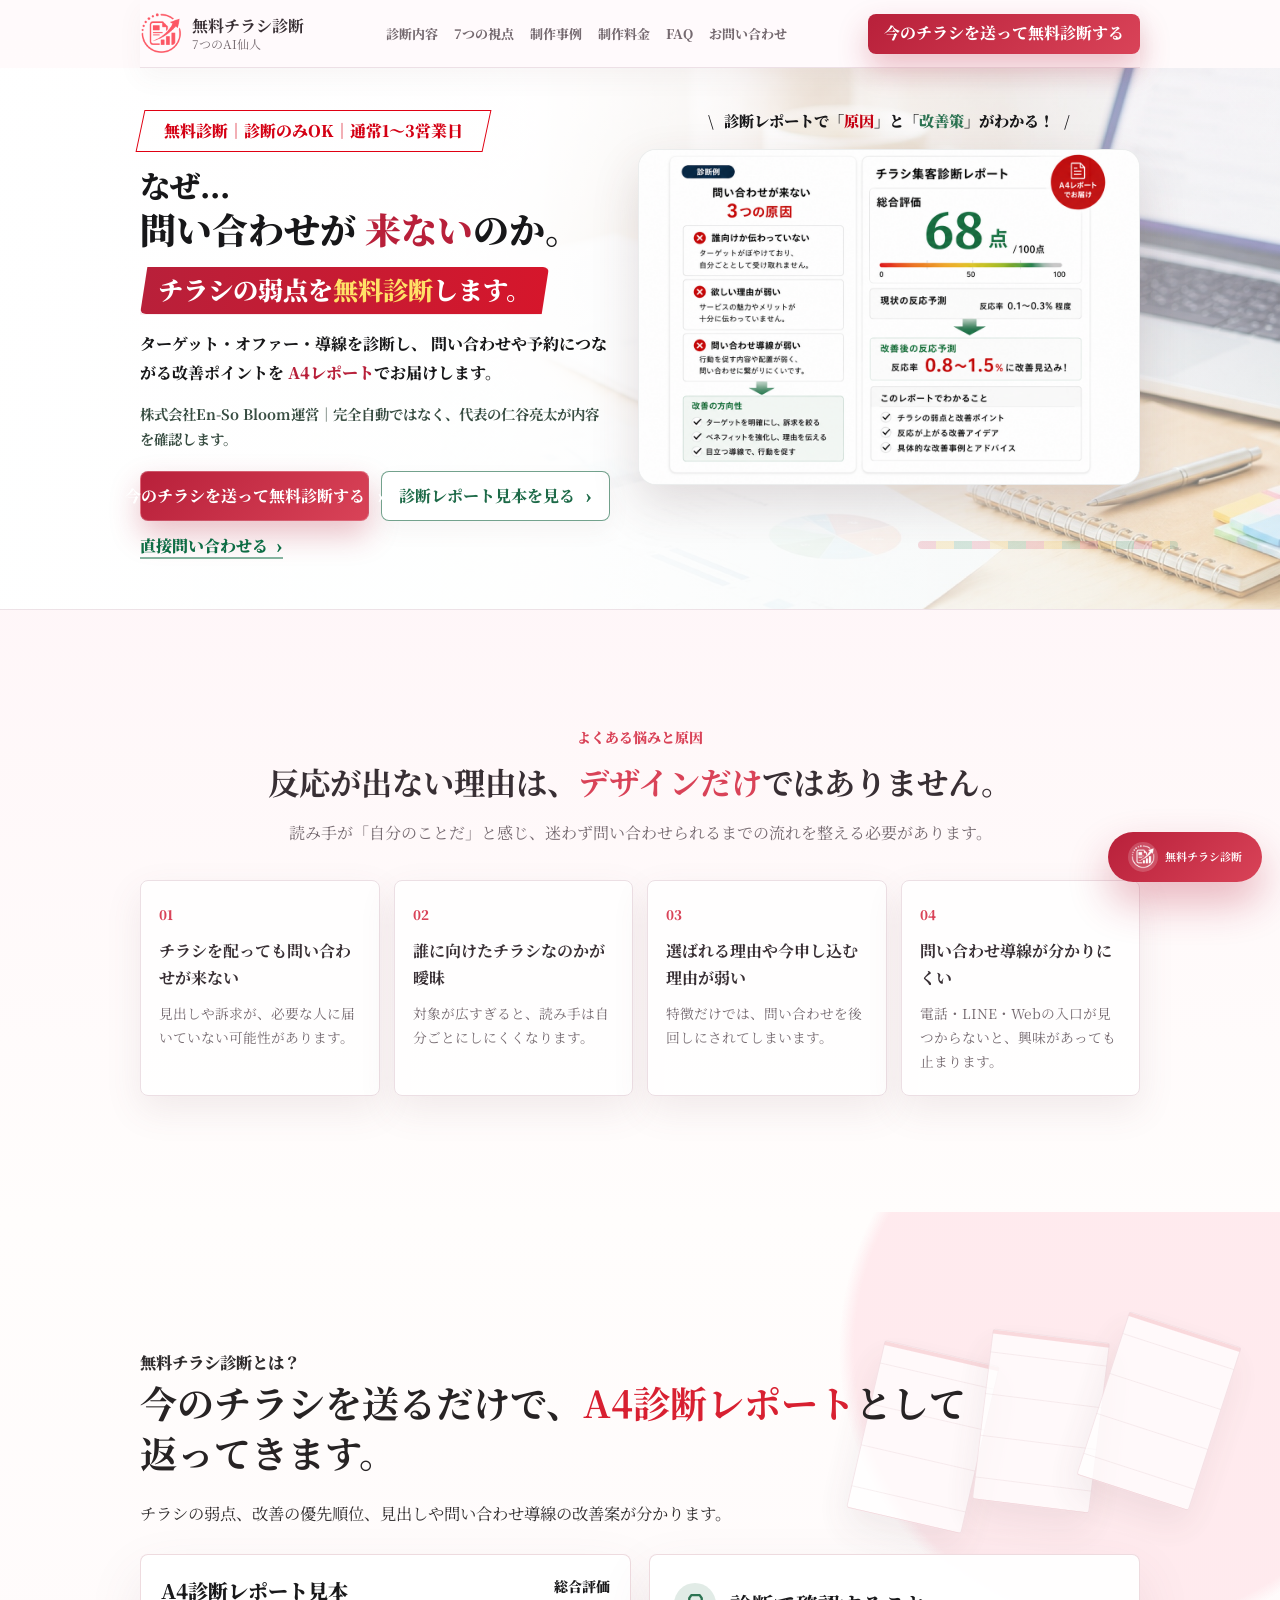
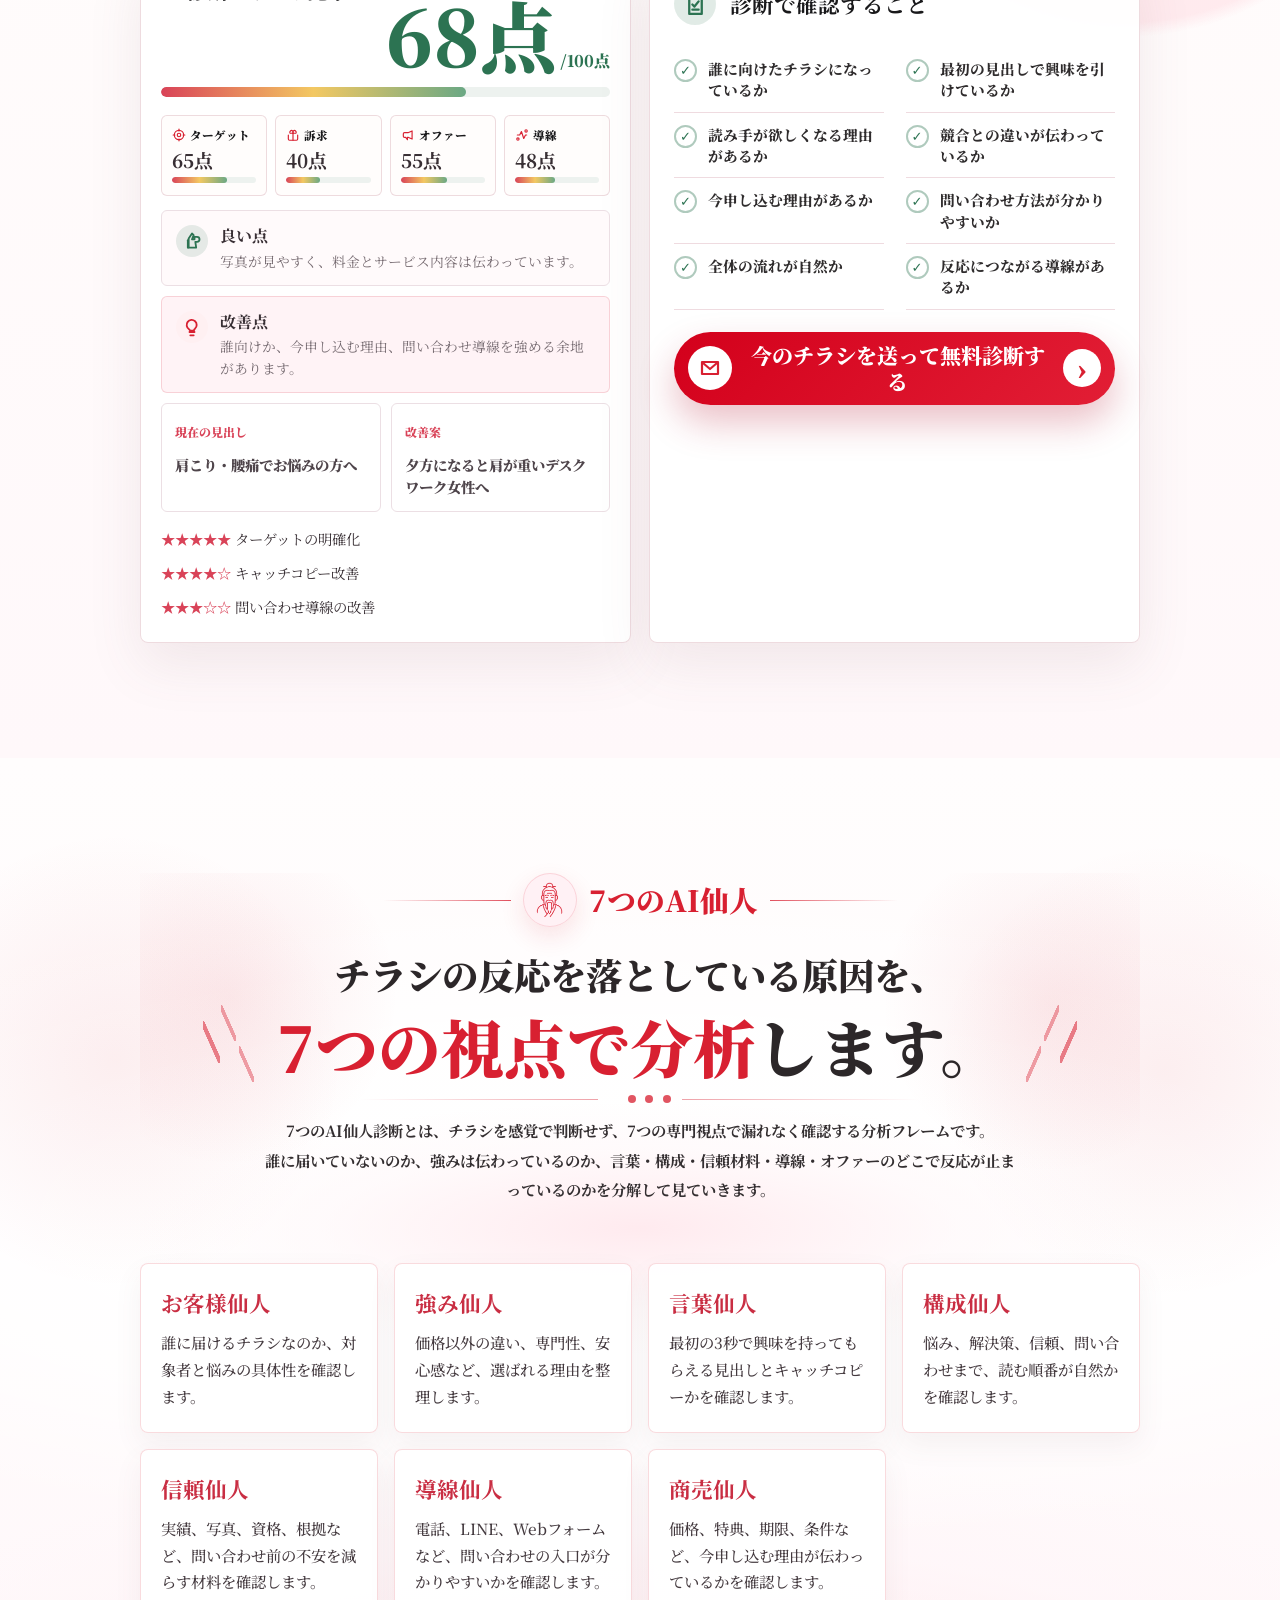
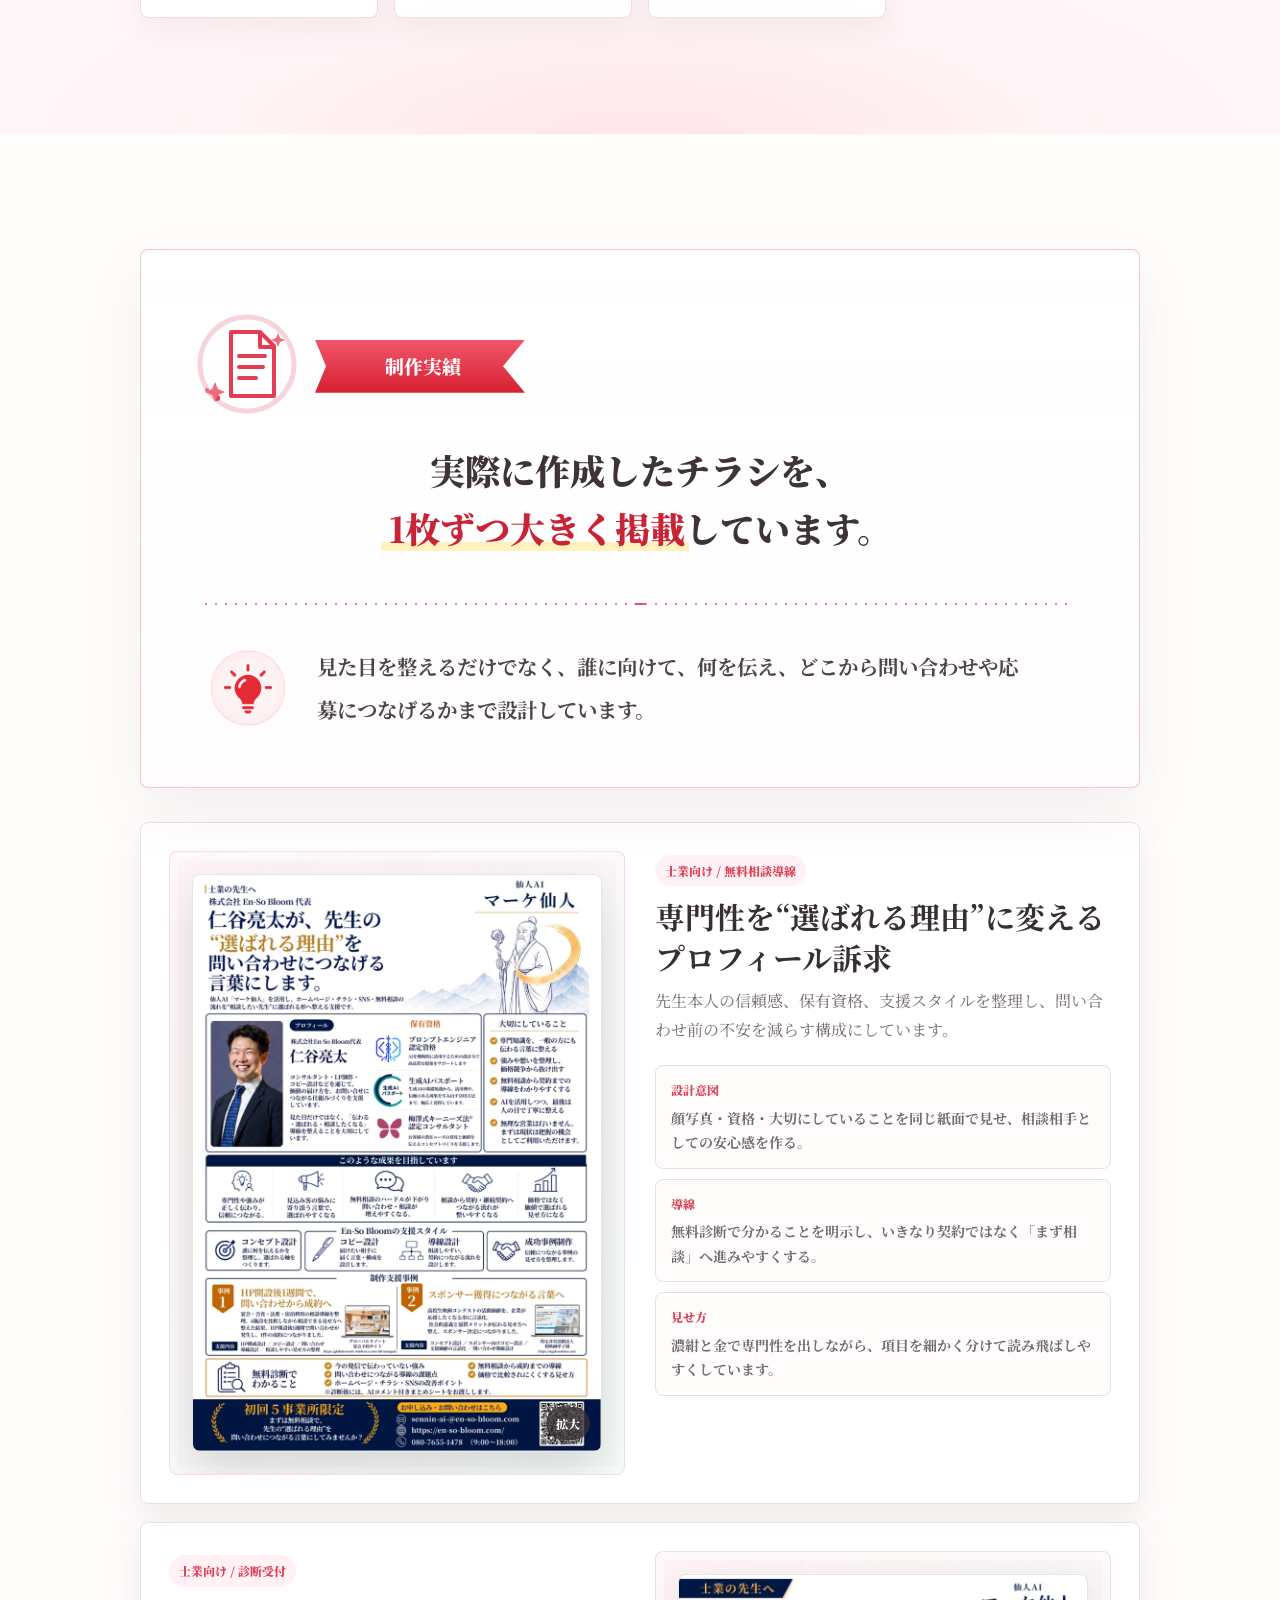
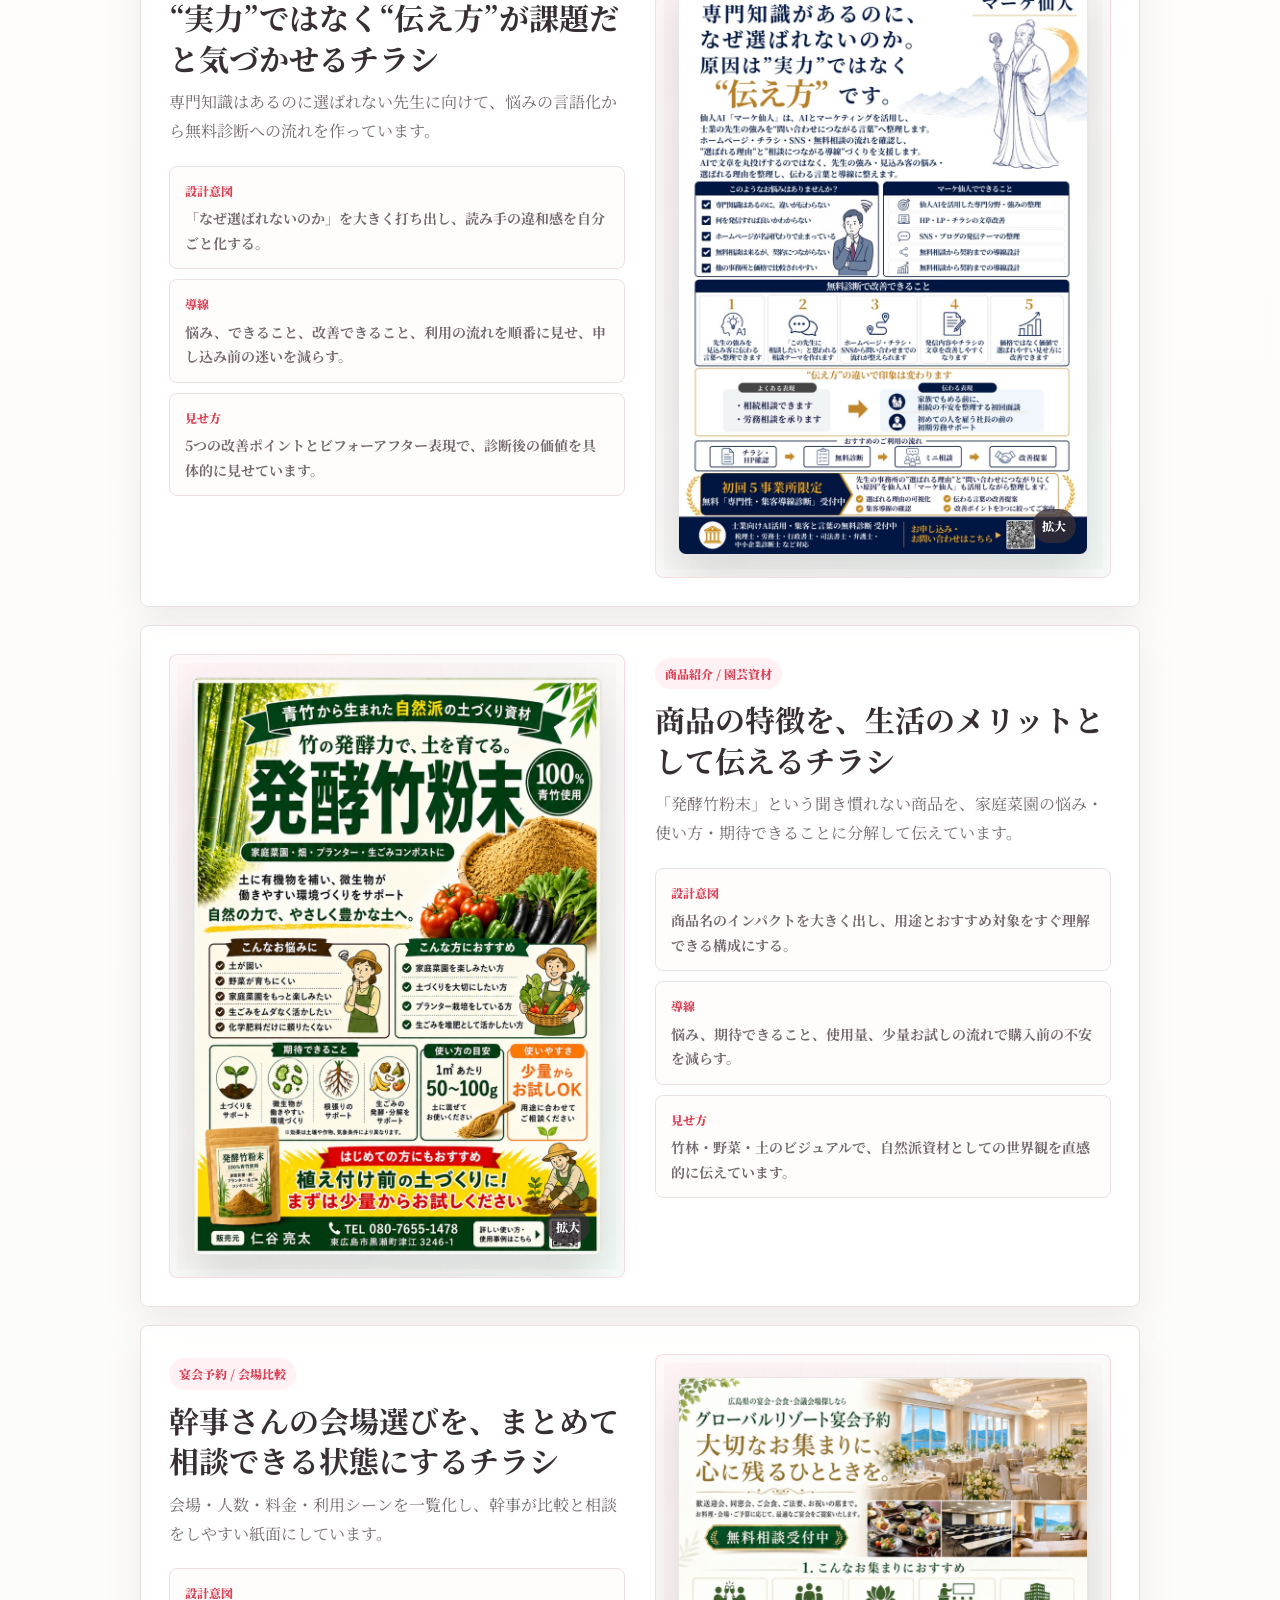
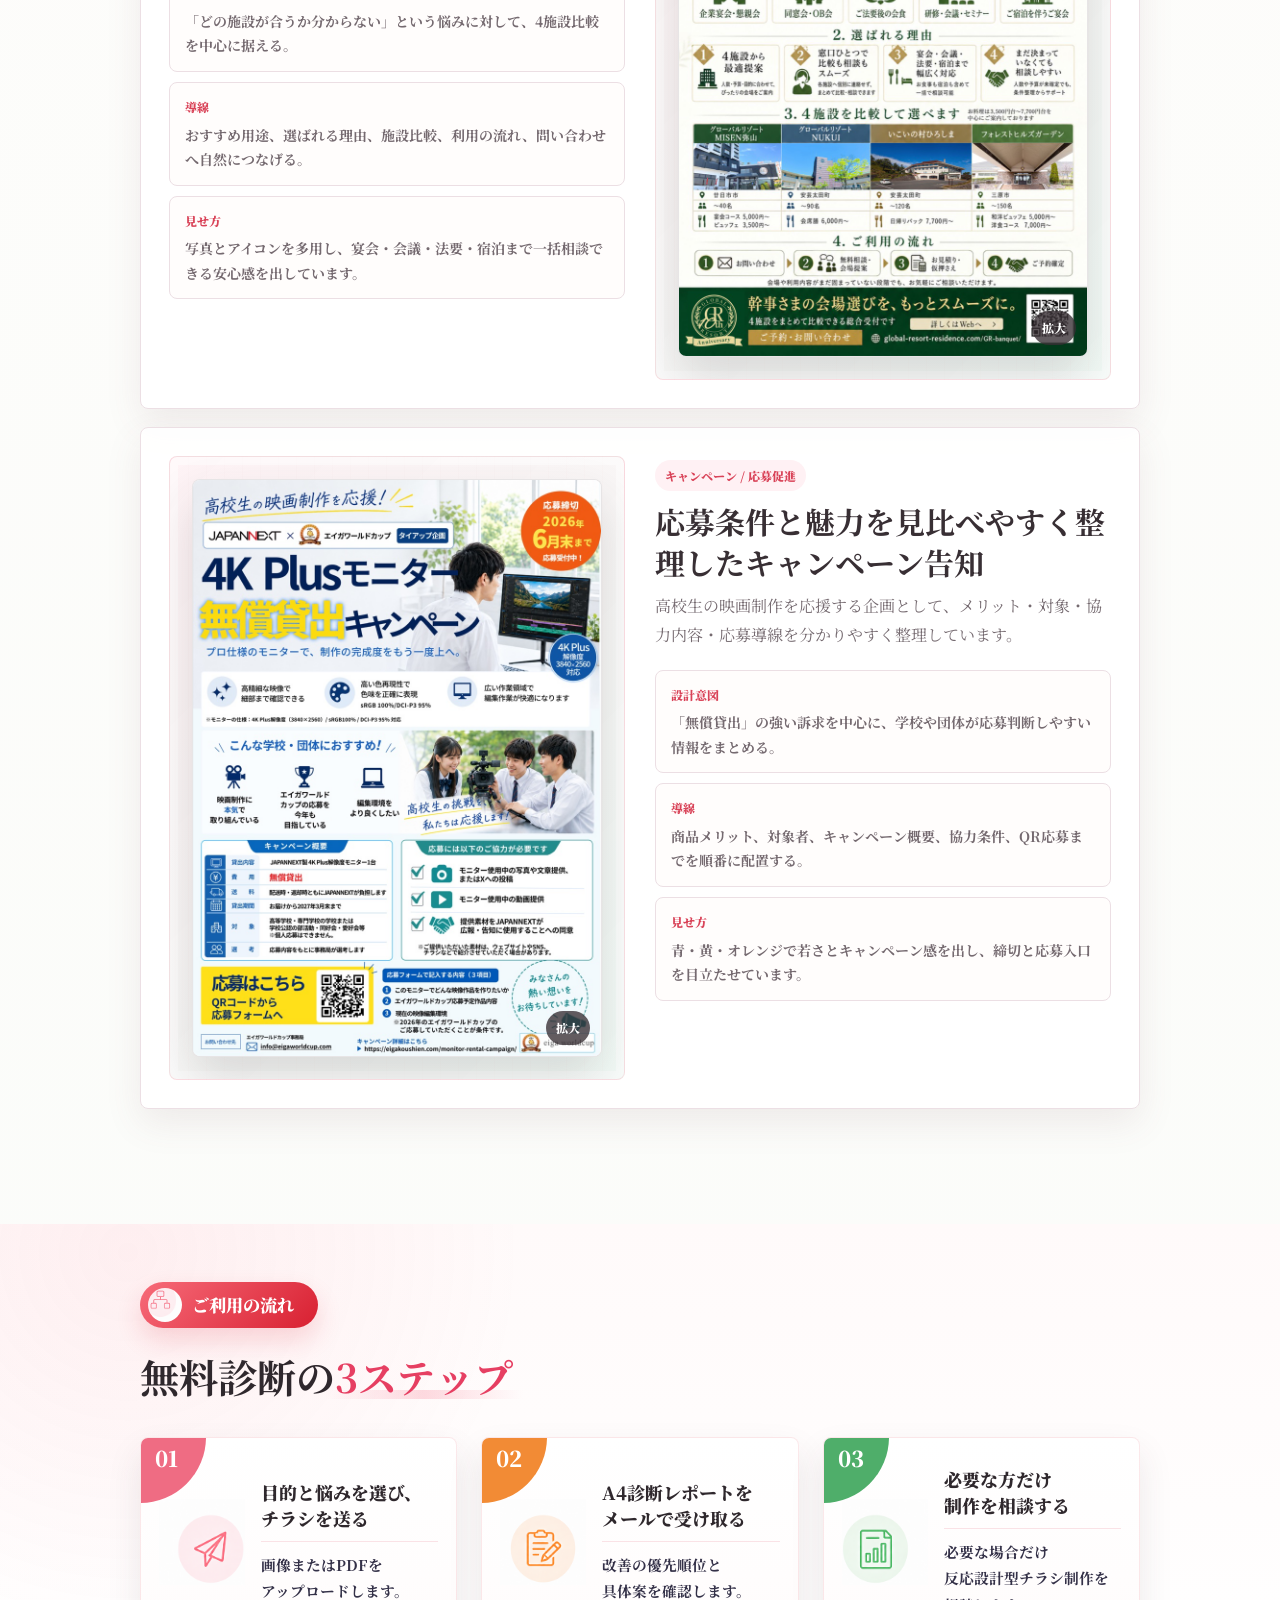
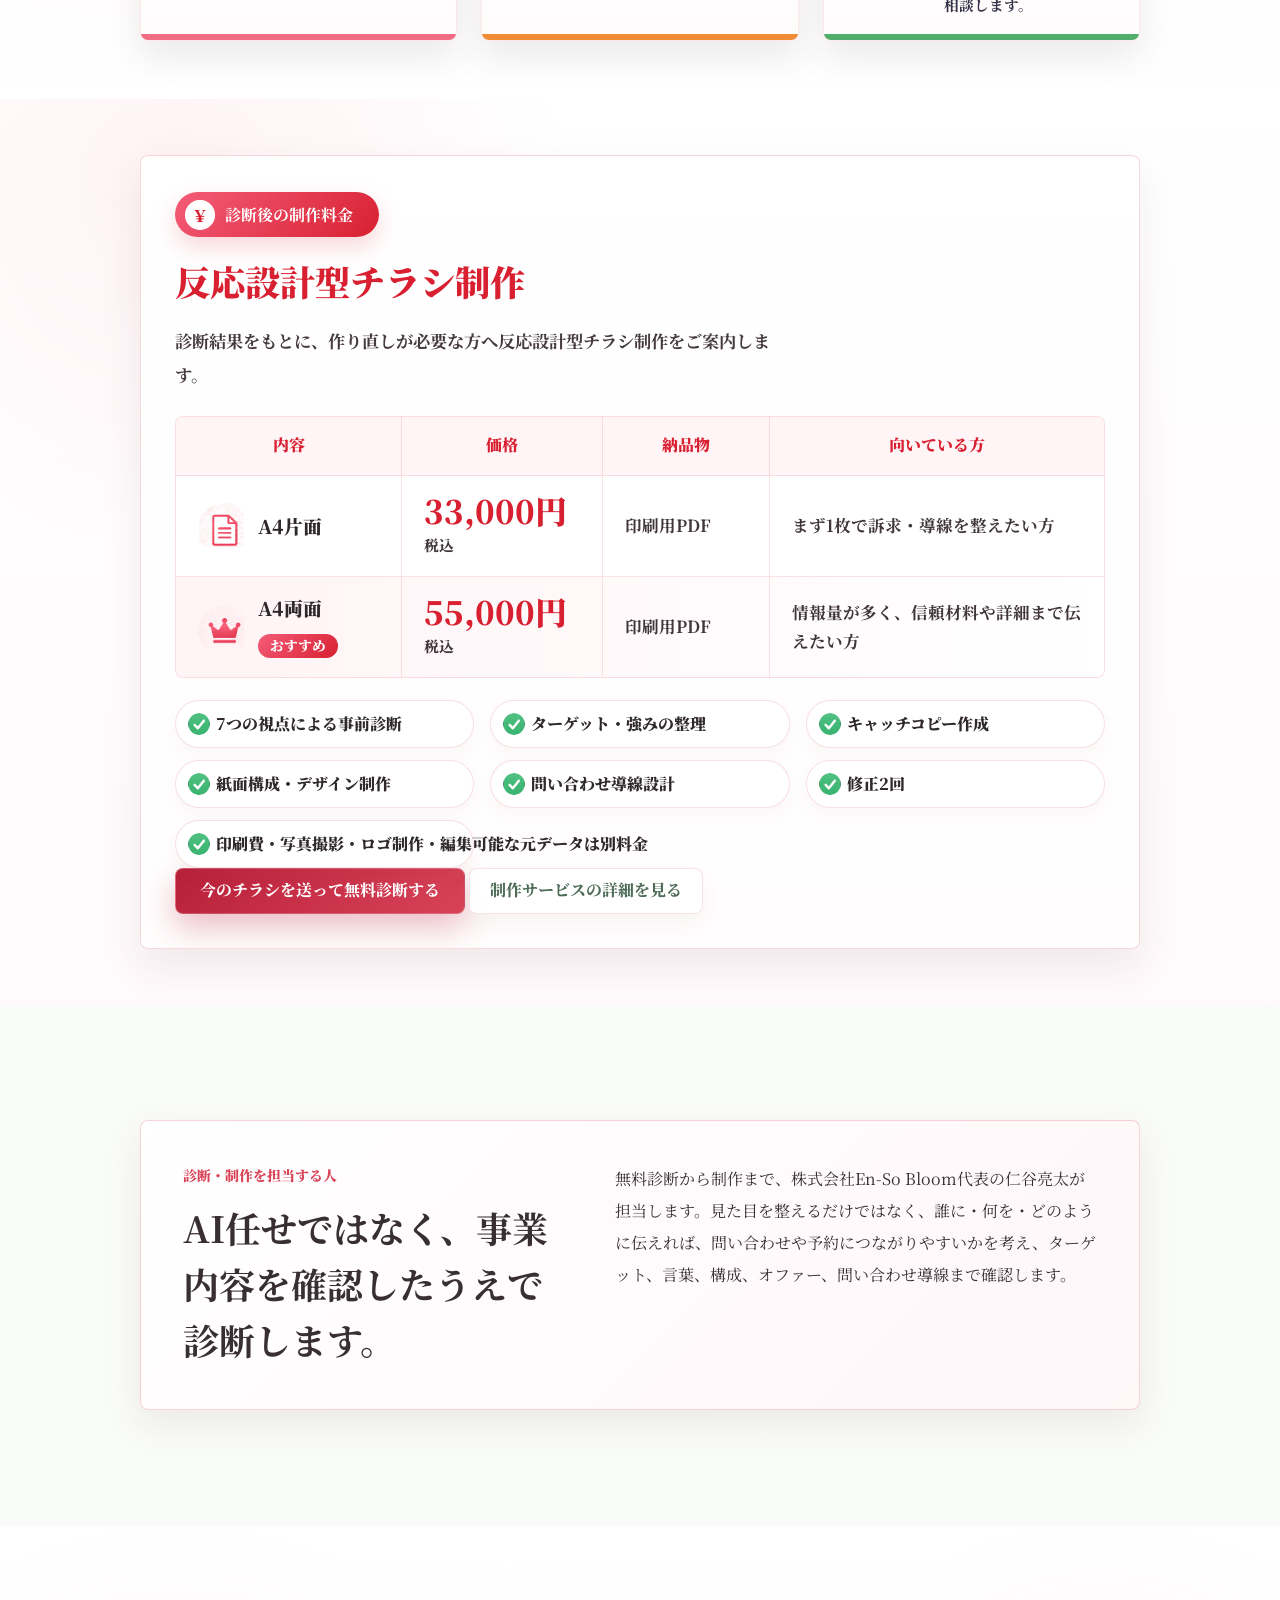
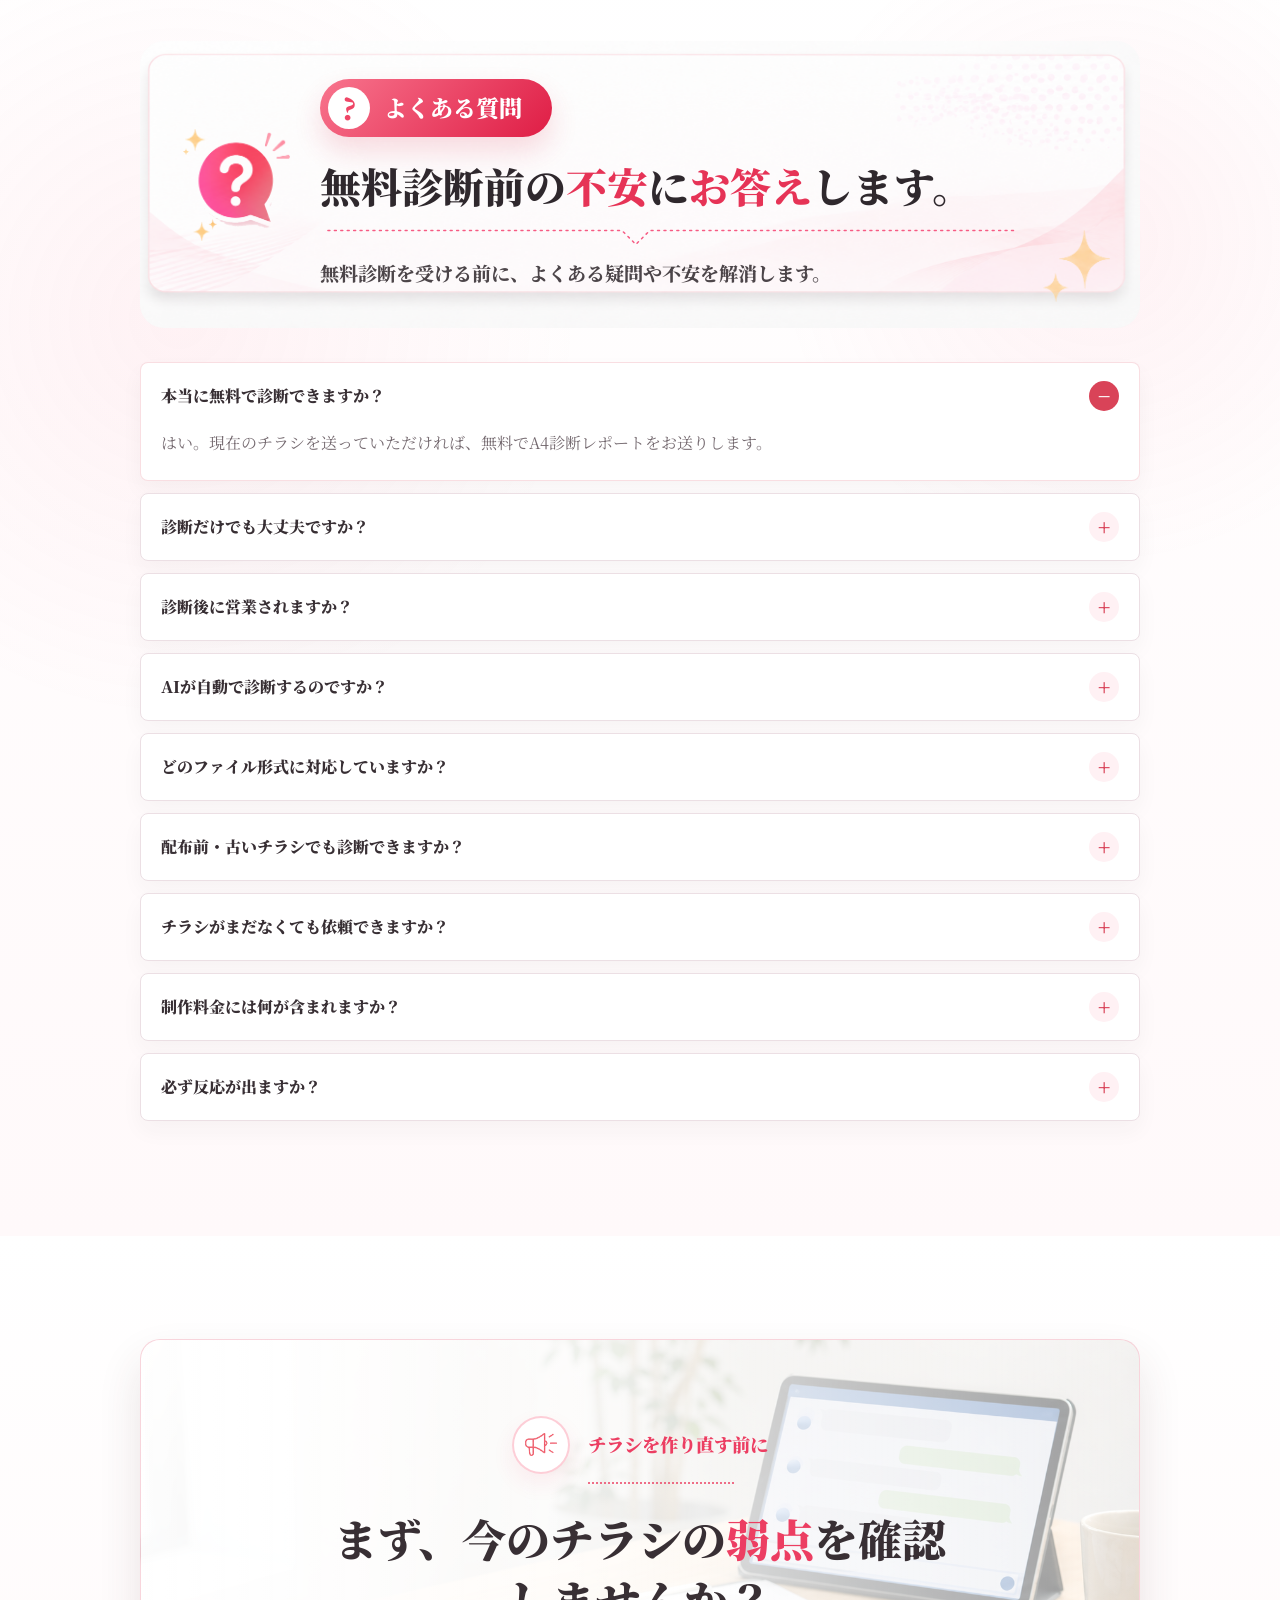
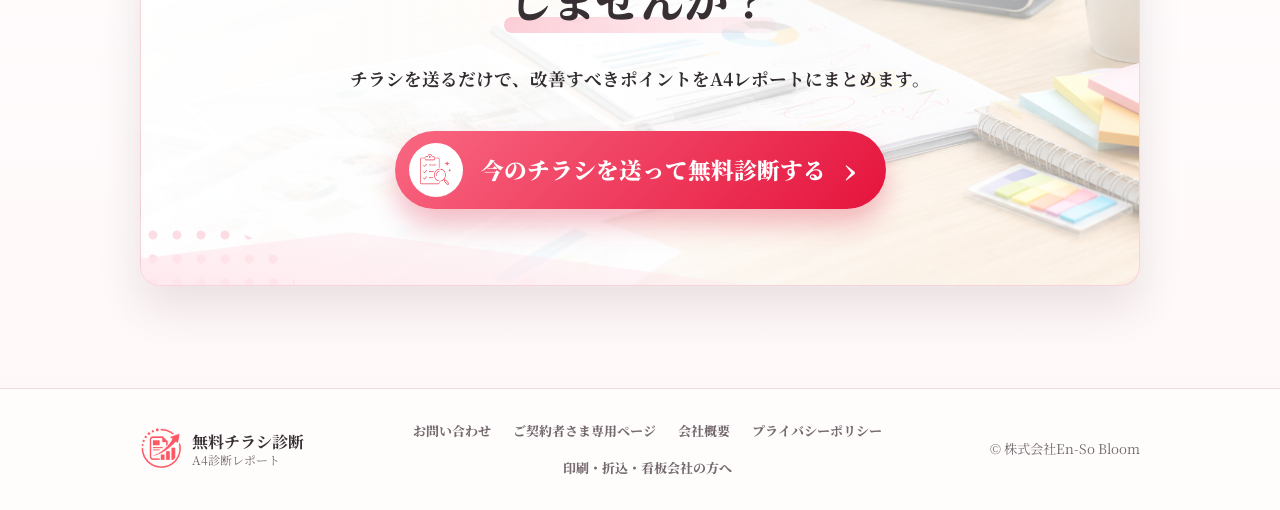
==== commit 07a1c88a: "Finish LP ordering, copy cleanup, sage compression, and safe intake verification" ====
--- a/index.html
+++ b/index.html
@@ -12,7 +12,7 @@
     <link rel="preconnect" href="https://fonts.gstatic.com" crossorigin />
     <link href="https://fonts.googleapis.com/css2?family=Noto+Serif+JP:wght@500;600;700;800;900&display=swap" rel="stylesheet" />
     <link rel="icon" type="image/png" href="assets/logo-mark.png" />
-    <link rel="stylesheet" href="styles.css?v=20260806-publish1" />
+    <link rel="stylesheet" href="styles.css?v=20260806-finalize1" />
   </head>
   <body>
     <header class="site-header" aria-label="サイトヘッダー">
@@ -40,7 +40,7 @@
         <div class="hero-scrim" aria-hidden="true"></div>
         <div class="hero-content">
           <div class="hero-text">
-            <p class="eyebrow hero-eyebrow">無料 / 診断だけOK / 1〜3営業日で返信</p>
+            <p class="eyebrow hero-eyebrow">無料診断｜診断のみOK｜通常1〜3営業日</p>
             <h1 id="hero-title" class="hero-headline" aria-label="なぜ問い合わせが来ないのか。">
               <span class="headline-kicker">なぜ...</span>
               <span class="headline-main">問い合わせが</span>
@@ -53,50 +53,6 @@
               <strong>A4レポート</strong>でお届けします。
             </p>
             <p class="operator-note">株式会社En-So Bloom運営｜完全自動ではなく、代表の仁谷亮太が内容を確認します。</p>
-            <ul class="hero-proof" aria-label="無料診断の安心材料">
-              <li>
-                <span class="proof-icon" aria-hidden="true">
-                  <svg viewBox="0 0 48 48" focusable="false">
-                    <path d="M15 9h18a4 4 0 0 1 4 4v26H11V13a4 4 0 0 1 4-4Z" />
-                    <path d="M18 18h12M18 25h10M18 32h7" />
-                    <path d="M34 35c0-4.2-3-7-7-7s-7 2.8-7 7" />
-                    <circle cx="27" cy="23" r="4" />
-                  </svg>
-                </span>
-                <span>診断だけでも<br />利用可能</span>
-              </li>
-              <li>
-                <span class="proof-icon" aria-hidden="true">
-                  <svg viewBox="0 0 48 48" focusable="false">
-                    <path d="M10 20h28l-2.8-9H12.8L10 20Z" />
-                    <path d="M13 20v18h22V20" />
-                    <path d="M19 38V27h10v11" />
-                    <path d="M10 20c1.6 3 5.4 3 7 0 1.6 3 5.4 3 7 0 1.6 3 5.4 3 7 0 1.6 3 5.4 3 7 0" />
-                  </svg>
-                </span>
-                <span>無理な営業<br />なし</span>
-              </li>
-              <li>
-                <span class="proof-icon" aria-hidden="true">
-                  <svg viewBox="0 0 48 48" focusable="false">
-                    <path d="M15 7h14l8 8v26H15V7Z" />
-                    <path d="M29 7v9h8" />
-                    <path d="M20 25h12M20 31h12M20 37h8" />
-                  </svg>
-                </span>
-                <span>PDF・スマホ<br />写真OK</span>
-              </li>
-              <li>
-                <span class="proof-icon" aria-hidden="true">
-                  <svg viewBox="0 0 48 48" focusable="false">
-                    <path d="M9 14h30v22H9V14Z" />
-                    <path d="m10 15 14 13 14-13" />
-                    <path d="m10 35 11-10M38 35 27 25" />
-                  </svg>
-                </span>
-                <span>1〜3営業日で<br />メール返信</span>
-              </li>
-            </ul>
             <div class="hero-actions">
               <button class="primary-button js-open-chat" type="button" data-chat-route="free_diagnosis">今のチラシを送って無料診断する</button>
               <a class="secondary-button" href="#diagnosis">診断レポート見本を見る</a>
@@ -110,58 +66,6 @@
               src="assets/hero-report-panel.png"
               alt="問い合わせが来ない原因と改善策がわかるチラシ集客診断レポートの見本"
             />
-            <div class="hero-flow-card" aria-label="診断から改善までの流れ">
-              <p>診断から改善までの流れ</p>
-              <ol>
-                <li>
-                  <span class="flow-icon" aria-hidden="true">
-                    <svg viewBox="0 0 48 48" focusable="false">
-                      <path d="M14 7h16l6 6v28H14V7Z" />
-                      <path d="M30 7v7h6" />
-                      <path d="M20 23h10M20 29h8" />
-                      <path d="m31 36 7-7 3 3-7 7-5 1 1-5Z" />
-                    </svg>
-                  </span>
-                  <b>無料診断を申込む</b>
-                  <small>フォーム入力と<br />チラシ送信だけ</small>
-                </li>
-                <li>
-                  <span class="flow-icon" aria-hidden="true">
-                    <svg viewBox="0 0 48 48" focusable="false">
-                      <path d="M13 7h18l5 6v28H13V7Z" />
-                      <path d="M31 7v7h5" />
-                      <path d="M19 21h11M19 27h11M19 33h8" />
-                      <path d="m35 31 4 4 6-8" />
-                    </svg>
-                  </span>
-                  <b>レポートが届く</b>
-                  <small>1〜3営業日で<br />メール返信</small>
-                </li>
-                <li>
-                  <span class="flow-icon" aria-hidden="true">
-                    <svg viewBox="0 0 48 48" focusable="false">
-                      <path d="M12 10h24v28H12V10Z" />
-                      <path d="M18 18h12M18 25h12M18 32h8" />
-                      <path d="m35 18 3 3 6-7" />
-                    </svg>
-                  </span>
-                  <b>課題と改善策を確認</b>
-                  <small>弱点と改善点が<br />明確に</small>
-                </li>
-                <li>
-                  <span class="flow-icon" aria-hidden="true">
-                    <svg viewBox="0 0 48 48" focusable="false">
-                      <path d="M10 38h28" />
-                      <path d="M15 38V27h5v11M24 38V20h5v18M33 38V13h5v25" />
-                      <path d="m12 23 9-8 7 5 11-13" />
-                      <path d="M32 7h7v7" />
-                    </svg>
-                  </span>
-                  <b>改善版チラシへ</b>
-                  <small>必要に応じて<br />制作も可能</small>
-                </li>
-              </ol>
-            </div>
           </div>
         </div>
       </section>
@@ -182,179 +86,16 @@
         </div>
       </section>
 
-      <section class="section worry-section" aria-labelledby="worries-title">
-        <div class="section-inner worry-panel">
-          <div class="worry-copy">
-            <p class="worry-eyebrow"><span>!</span>こんなお悩みありませんか？</p>
-            <h2 id="worries-title"><span>チラシの不安は、</span><em>作る前にも配った後にも</em><span>出てきます。</span></h2>
-            <p>
-              ひとつでも当てはまるなら、今のチラシにはまだ改善できるポイントがあるかもしれません。
-            </p>
-            <p>チラシは、ただきれいに作れば反応が出るものではありません。</p>
-          </div>
-          <ul class="worry-list" aria-label="チラシに関するよくある悩み">
-            <li>
-              <span class="worry-check">✓</span>
-              <strong>チラシを配っても<br />問い合わせが来ない</strong>
-              <svg viewBox="0 0 64 64" aria-hidden="true" focusable="false">
-                <path d="M10 18h34v25H10V18Z" />
-                <path d="m12 20 15 13 15-13" />
-                <path d="M47 42a10 10 0 1 0 0-20 10 10 0 0 0 0 20Z" />
-                <path d="m43 28 8 8M51 28l-8 8" />
-              </svg>
-            </li>
-            <li>
-              <span class="worry-check">✓</span>
-              <strong>予約や来店に<br />つながらない</strong>
-              <svg viewBox="0 0 64 64" aria-hidden="true" focusable="false">
-                <path d="M13 15h34v34H13V15Z" />
-                <path d="M21 10v10M39 10v10M13 25h34" />
-                <path d="M48 52a10 10 0 1 0 0-20 10 10 0 0 0 0 20Z" />
-                <path d="m44 38 8 8M52 38l-8 8" />
-              </svg>
-            </li>
-            <li>
-              <span class="worry-check">✓</span>
-              <strong>求人チラシを出しても<br />応募が来ない</strong>
-              <svg viewBox="0 0 64 64" aria-hidden="true" focusable="false">
-                <circle cx="31" cy="21" r="9" />
-                <path d="M13 50c1.5-11 9-17 18-17 5 0 9 1.8 12 5" />
-                <circle cx="48" cy="45" r="10" />
-                <path d="m44 41 8 8M52 41l-8 8" />
-              </svg>
-            </li>
-            <li>
-              <span class="worry-check">✓</span>
-              <strong>何が悪いのか<br />わからないまま作り直している</strong>
-              <svg viewBox="0 0 64 64" aria-hidden="true" focusable="false">
-                <circle cx="32" cy="32" r="22" />
-                <path d="M25 24a7 7 0 0 1 14 1c0 7-7 7-7 13" />
-                <path d="M32 47h.1" />
-              </svg>
-            </li>
-            <li>
-              <span class="worry-check">✓</span>
-              <strong>毎回チラシの内容を<br />考えるのが大変</strong>
-              <svg viewBox="0 0 64 64" aria-hidden="true" focusable="false">
-                <path d="M15 47h29" />
-                <path d="M19 42 43 18l7 7-24 24-10 3 3-10Z" />
-                <path d="m38 23 7 7" />
-              </svg>
-            </li>
-            <li>
-              <span class="worry-check">✓</span>
-              <strong>デザイン会社に頼んでも<br />成果が変わらない</strong>
-              <svg viewBox="0 0 64 64" aria-hidden="true" focusable="false">
-                <path d="M13 49h38" />
-                <path d="M18 49V31h7v18M30 49V22h7v27M42 49V14h7v35" />
-                <path d="m17 16 12 9 9-6 13 9" />
-                <path d="m45 28h7v-7" />
-              </svg>
-            </li>
-            <li>
-              <span class="worry-check">✓</span>
-              <strong>Canvaで作っているが<br />反応に不安がある</strong>
-              <svg viewBox="0 0 64 64" aria-hidden="true" focusable="false">
-                <path d="M14 18h36v24H14V18Z" />
-                <path d="M25 50h14M31 42v8" />
-                <path d="M20 42h24" />
-              </svg>
-            </li>
-            <li>
-              <span class="worry-check">✓</span>
-              <strong>印刷代や配布費が<br />無駄になっている気がする</strong>
-              <svg viewBox="0 0 64 64" aria-hidden="true" focusable="false">
-                <path d="M15 28h34v20H15V28Z" />
-                <path d="M20 28c0-6 4-10 9-10M44 28c0-6-4-10-9-10" />
-                <path d="M24 38h16M24 44h16" />
-                <path d="M32 32v18" />
-                <path d="M12 31c-4 1-6 4-5 8M52 31c4 1 6 4 5 8" />
-              </svg>
-            </li>
-          </ul>
-        </div>
-      </section>
-
-      <section class="section cause-section" aria-labelledby="cause-title">
-        <div class="section-inner cause-layout">
-          <div class="cause-copy">
-            <p class="cause-eyebrow"><span>!</span>反応が出ない原因</p>
-            <h2 id="cause-title">デザインだけではなく、<em>言葉と設計</em>で変わります。</h2>
-          </div>
-          <div class="cause-body">
-            <p>
-              読み手が見た瞬間に「これは自分のことだ」「ちょっと気になる」「今、問い合わせてみよう」と思える流れが必要です。
-            </p>
-            <p>反応が出ないチラシには、よくある原因があります。</p>
-          </div>
-          <div class="cause-list">
-            <article>
-              <div class="cause-card-top">
-                <span class="cause-number">01</span>
-                <span class="cause-icon" aria-hidden="true">
-                  <svg viewBox="0 0 64 64" focusable="false">
-                    <circle cx="32" cy="32" r="19" />
-                    <circle cx="32" cy="32" r="10" />
-                    <circle cx="32" cy="32" r="3" />
-                    <path d="M40 24 52 12M45 12h7v7" />
-                  </svg>
-                </span>
-              </div>
-              <h3>誰に向けたチラシなのかが曖昧</h3>
-              <p>「地域の方へ」「お悩みの方へ」だけでは広すぎて、読み手が自分ごとにしにくくなります。</p>
-            </article>
-            <article>
-              <div class="cause-card-top">
-                <span class="cause-number">02</span>
-                <span class="cause-icon" aria-hidden="true">
-                  <svg viewBox="0 0 64 64" focusable="false">
-                    <path d="M32 52 14 34a13 13 0 0 1 18-18 13 13 0 0 1 18 18L32 52Z" />
-                  </svg>
-                </span>
-              </div>
-              <h3>欲しくなる理由が弱い</h3>
-              <p>サービス説明ばかりだと、受けた後にどう変わるのかが伝わりにくくなります。</p>
-            </article>
-            <article>
-              <div class="cause-card-top">
-                <span class="cause-number">03</span>
-                <span class="cause-icon" aria-hidden="true">
-                  <svg viewBox="0 0 64 64" focusable="false">
-                    <circle cx="32" cy="32" r="20" />
-                    <path d="M32 18v16l10 6" />
-                  </svg>
-                </span>
-              </div>
-              <h3>今申し込む理由がない</h3>
-              <p>初回特典、無料相談、期限、限定性などがないと、読み手は後回しにしがちです。</p>
-            </article>
-            <article>
-              <div class="cause-card-top">
-                <span class="cause-number">04</span>
-                <span class="cause-icon" aria-hidden="true">
-                  <svg viewBox="0 0 64 64" focusable="false">
-                    <path d="M22 10h20a4 4 0 0 1 4 4v36a4 4 0 0 1-4 4H22a4 4 0 0 1-4-4V14a4 4 0 0 1 4-4Z" />
-                    <path d="M28 15h8M31 48h2" />
-                  </svg>
-                </span>
-              </div>
-              <h3>問い合わせ導線が分かりにくい</h3>
-              <p>電話、Web、LINE、予約の入口が見つけにくいと、興味があっても行動が止まります。</p>
-            </article>
-          </div>
-        </div>
-      </section>
+
+
+
 
       <section id="diagnosis" class="section diagnosis-section" aria-labelledby="diagnosis-title">
         <div class="section-inner diagnosis-inner">
           <div class="diagnosis-heading">
             <p class="diagnosis-eyebrow">無料チラシ診断とは？</p>
             <h2 id="diagnosis-title">今のチラシを送るだけで、<em>A4診断レポート</em>として返ってきます。</h2>
-            <p>
-              診断料は無料です。診断だけのご利用でも問題ありません。
-              作り直すべきか分からない、配る前に見てほしい、どこを直せばいいか知りたい。
-              そんな段階でも大丈夫です。
-            </p>
+            <p>チラシの弱点、改善の優先順位、見出しや問い合わせ導線の改善案が分かります。</p>
           </div>
           <div class="diagnosis-paper-stack" aria-hidden="true">
             <span></span>
@@ -449,15 +190,6 @@
                 <li>全体の流れが自然か</li>
                 <li>反応につながる導線があるか</li>
               </ul>
-              <div class="diagnosis-note">
-                <span aria-hidden="true">
-                  <svg viewBox="0 0 24 24" focusable="false"><path d="M20 12v8H4v-8" /><path d="M2 7h20v5H2V7Z" /><path d="M12 7v13" /><path d="M7 7a3 3 0 1 1 5 0 3 3 0 1 1 5 0" /></svg>
-                </span>
-                <div>
-                  <strong>診断だけでも大丈夫です。</strong>
-                  <p>必要な方にのみ、制作や改善のご提案をさせていただきます。</p>
-                </div>
-              </div>
               <button class="diagnosis-cta js-open-chat" type="button" data-chat-route="free_diagnosis">
                 <span aria-hidden="true">
                   <svg viewBox="0 0 24 24" focusable="false"><path d="M4 6h16v12H4V6Z" /><path d="m5 7 7 6 7-6" /></svg>
@@ -465,242 +197,14 @@
                 今のチラシを送って無料診断する
                 <i aria-hidden="true">›</i>
               </button>
-              <ul class="diagnosis-benefits" aria-label="無料診断の安心ポイント">
-                <li><strong>完全無料</strong><small>0円で診断</small></li>
-                <li><strong>診断だけOK</strong><small>営業はしません</small></li>
-                <li><strong>1〜3営業日で</strong><small>レポートをお届け</small></li>
-              </ul>
             </aside>
           </div>
         </div>
       </section>
 
-      <section class="section service-info" aria-labelledby="service-info-title">
-        <div class="section-inner">
-          <div class="section-heading service-info-heading">
-            <p class="eyebrow">無料診断の受付内容</p>
-            <h2 id="service-info-title">何を送ればよくて、<span>何が返ってくるのか</span>。</h2>
-            <p>
-              今のチラシを送っていただき、業種・目的・配布方法・地域・困りごとをもとに、
-              反応を落としている可能性があるポイントを整理します。
-            </p>
-          </div>
-          <div class="info-grid">
-            <article>
-              <span class="info-icon" aria-hidden="true">
-                <svg viewBox="0 0 64 64" focusable="false">
-                  <path d="M12 27h40l-4-14H16l-4 14Z" />
-                  <path d="M17 27v24h30V27" />
-                  <path d="M25 51V38h14v13" />
-                  <path d="M12 27c2.2 5.2 8.2 5.2 10.4 0 2.2 5.2 8.2 5.2 10.4 0 2.2 5.2 8.2 5.2 10.4 0 2.2 5.2 8.2 5.2 10.4 0" />
-                </svg>
-              </span>
-              <div>
-                <span class="info-label">対象</span>
-                <h3>地域のお店・中小企業・個人事業主</h3>
-                <p>整体院、美容室、飲食店、<span class="keep">リフォーム</span>、士業、求人、スクール、<span class="keep">キャンペーン告知</span>などに対応します。</p>
-              </div>
-            </article>
-            <article>
-              <span class="info-icon" aria-hidden="true">
-                <svg viewBox="0 0 64 64" focusable="false">
-                  <path d="M18 8h20l10 10v38H18V8Z" />
-                  <path d="M38 8v12h10" />
-                  <path d="M24 36h24v13H24V36Z" />
-                  <path d="M28 45v-5h3a2 2 0 0 1 0 4h-3M36 45v-5h2.5a2.5 2.5 0 0 1 0 5H36ZM44 45v-5h5" />
-                </svg>
-              </span>
-              <div>
-                <span class="info-label">送るもの</span>
-                <h3>チラシ画像またはPDF</h3>
-                <p>表面・裏面がある場合は両方お送りください。スマホで撮影した写真でも診断できます。</p>
-              </div>
-            </article>
-            <article>
-              <span class="info-icon" aria-hidden="true">
-                <svg viewBox="0 0 64 64" focusable="false">
-                  <circle cx="32" cy="32" r="20" />
-                  <circle cx="32" cy="32" r="11" />
-                  <circle cx="32" cy="32" r="3" />
-                  <path d="M42 22l8-8M45 14h7v7" />
-                </svg>
-              </span>
-              <div>
-                <span class="info-label">入力する情報</span>
-                <h3>目的・配布方法・地域・困りごと</h3>
-                <p>新規集客、予約、問い合わせ、求人応募など、チラシで増やしたい反応を伺います。</p>
-              </div>
-            </article>
-            <article>
-              <span class="info-icon" aria-hidden="true">
-                <svg viewBox="0 0 64 64" focusable="false">
-                  <path d="M18 8h28v48H18V8Z" />
-                  <path d="M25 20h12M25 29h10M25 47h16" />
-                  <path d="M25 38h4v6h-4zM33 34h4v10h-4zM41 27h4v17h-4z" />
-                </svg>
-              </span>
-              <div>
-                <span class="info-label">返ってくるもの</span>
-                <h3>A4診断レポート</h3>
-                <p>総合評価、良い点、改善点、優先順位、見出しや訴求の改善案をまとめます。</p>
-              </div>
-            </article>
-            <article>
-              <span class="info-icon" aria-hidden="true">
-                <svg viewBox="0 0 64 64" focusable="false">
-                  <path d="M17 14h30a5 5 0 0 1 5 5v30a5 5 0 0 1-5 5H17a5 5 0 0 1-5-5V19a5 5 0 0 1 5-5Z" />
-                  <path d="M22 8v12M42 8v12M12 25h40" />
-                  <path d="M22 35h4M32 35h4M42 35h4M22 44h4M32 44h4M42 44h4" />
-                </svg>
-              </span>
-              <div>
-                <span class="info-label">費用・期間</span>
-                <h3>0円 / 通常1〜3営業日</h3>
-                <p>診断料は無料です。内容を確認し、通常1〜3営業日以内にメールでお送りします。</p>
-              </div>
-            </article>
-            <article>
-              <span class="info-icon" aria-hidden="true">
-                <svg viewBox="0 0 64 64" focusable="false">
-                  <path d="M14 48c1-8 6.8-13 14-13s13 5 14 13" />
-                  <circle cx="28" cy="24" r="9" />
-                  <path d="M41 18h9a7 7 0 0 1 0 14h-5l-6 6v-7" />
-                </svg>
-              </span>
-              <div>
-                <span class="info-label">診断後</span>
-                <h3>必要な方にだけ制作プランをご案内</h3>
-                <p>診断だけで終了しても大丈夫です。反応や売上を保証するものではありません。</p>
-              </div>
-            </article>
-          </div>
-          <div class="info-note">
-            <span class="info-note-icon" aria-hidden="true">
-              <svg viewBox="0 0 64 64" focusable="false">
-                <path d="M10 29c0-11 9.8-20 22-20s22 9 22 20-9.8 20-22 20a25 25 0 0 1-8-1.3L12 54l3.8-11A18.5 18.5 0 0 1 10 29Z" />
-                <path d="M22 30h.1M32 30h.1M42 30h.1" />
-              </svg>
-            </span>
-            <div>
-              <strong>まだチラシがない場合も相談できます。</strong>
-              <p>新しく作る場合は、業種・目的・ターゲット・掲載したい内容をもとに、方向性の整理から進めます。</p>
-            </div>
-          </div>
-        </div>
-      </section>
-
-      <section class="section difference-section" aria-labelledby="difference-title">
-        <div class="section-inner">
-          <div class="difference-heading">
-            <p class="difference-eyebrow">なぜ診断できるのか？</p>
-            <h2 id="difference-title"><span>いきなりデザインに入らず、</span><span><em>“反応が落ちる理由”</em>を分解します。</span></h2>
-            <p>見た目を整えるだけのチラシでは、結果は変わりません。反応が落ちる原因を明らかにし、売れる設計から始めます。</p>
-          </div>
-          <div class="production-compare">
-            <article class="production-card ordinary">
-              <h3>普通の制作会社</h3>
-              <p class="production-lead">見た目を整えるだけで、<br />反応が落ちる<em>原因に気づけない</em>ことも…</p>
-              <ol class="production-flow simple" aria-label="普通の制作会社の流れ">
-                <li>
-                  <span aria-hidden="true">
-                    <img src="assets/difference/icon-document-edit-cutout.png" alt="" />
-                  </span>
-                  <strong>依頼</strong>
-                </li>
-                <li>
-                  <span aria-hidden="true">
-                    <img src="assets/difference/icon-design-cutout.png" alt="" />
-                  </span>
-                  <strong>デザイン</strong>
-                </li>
-                <li>
-                  <span aria-hidden="true">
-                    <img src="assets/difference/icon-delivery-cutout.png" alt="" />
-                  </span>
-                  <strong>納品</strong>
-                </li>
-              </ol>
-              <div class="production-problem">
-                <span aria-hidden="true">
-                  <img src="assets/difference/person-worried-cutout.png" alt="" />
-                </span>
-                <ul>
-                  <li>デザインはきれいだけど、反応がいまいち…</li>
-                  <li>誰に向けたチラシか曖昧なまま制作してしまう</li>
-                  <li>伝えたいことが多く、結局何も刺さらない</li>
-                  <li>競合との違いが出せず、埋もれてしまう</li>
-                </ul>
-              </div>
-              <p class="production-warning">原因が分からないまま制作すると、反応は変わりません。</p>
-            </article>
-
-            <div class="compare-arrow" aria-hidden="true">»</div>
-
-            <article class="production-card ours">
-              <h3>私たちの制作</h3>
-              <p class="production-lead">反応が落ちる原因を分解し、<br /><em>売れる設計</em>からつくります。</p>
-              <ol class="production-flow detailed" aria-label="私たちの制作の流れ">
-                <li>
-                  <span aria-hidden="true">
-                    <img src="assets/difference/icon-document-edit-cutout.png" alt="" />
-                  </span>
-                  <strong>依頼</strong>
-                </li>
-                <li>
-                  <span aria-hidden="true">
-                    <svg viewBox="0 0 64 64" focusable="false"><circle cx="28" cy="28" r="15" /><path d="m39 39 12 12" /><path d="M28 19v9l7 4" /></svg>
-                  </span>
-                  <strong>分析</strong>
-                </li>
-                <li>
-                  <span aria-hidden="true">
-                    <img src="assets/difference/icon-document-edit-cutout.png" alt="" />
-                  </span>
-                  <strong>設計</strong>
-                </li>
-                <li>
-                  <span aria-hidden="true">
-                    <img src="assets/difference/icon-design-cutout.png" alt="" />
-                  </span>
-                  <strong>デザイン</strong>
-                </li>
-                <li>
-                  <span aria-hidden="true">
-                    <img src="assets/difference/icon-delivery-cutout.png" alt="" />
-                  </span>
-                  <strong>納品・改善</strong>
-                </li>
-              </ol>
-              <div class="production-solution">
-                <span aria-hidden="true">
-                  <img src="assets/difference/person-solution-cutout.png" alt="" />
-                </span>
-                <ul>
-                  <li>誰に、何を、なぜ今伝えるべきかまで設計</li>
-                  <li>ターゲット・訴求・導線を整理して刺さる構成に</li>
-                  <li>競合との違別化ポイントを明確に</li>
-                  <li>改善につながる反応設計で成果を最大化</li>
-                </ul>
-              </div>
-              <p class="production-result">原因を特定し、反応が上がるチラシをつくります。</p>
-            </article>
-          </div>
-          <div class="design-note">
-            <span aria-hidden="true">
-              <svg viewBox="0 0 64 64" focusable="false"><path d="M20 38a16 16 0 1 1 24 0c-4 3-5 7-5 10H25c0-3-1-7-5-10Z" /><path d="M25 54h14M28 60h8M32 7V2M15 13l-4-4M49 13l4-4" /></svg>
-            </span>
-            <div>
-              <strong>チラシは、デザインする前に<span>“売れる設計”</span>が必要です。</strong>
-              <p>診断によって原因を明らかにし、成果につながるチラシをご提案します。</p>
-            </div>
-            <ul>
-              <li>反応が上がる理由が分かる</li>
-              <li>改善ポイントが明確になる</li>
-              <li>ムダな制作費を削減できる</li>
-            </ul>
-          </div>
-        </div>
-      </section>
+
+
+
 
       <section id="sages" class="section tinted" aria-labelledby="sages-title">
         <div class="section-inner">
@@ -729,290 +233,34 @@
               誰に届いていないのか、強みは伝わっているのか、言葉・構成・信頼材料・導線・オファーのどこで反応が止まっているのかを分解して見ていきます。
             </p>
           </div>
-          <div class="sages-overview" aria-label="7つの視点で診断する内容">
-            <article>
-              <span class="overview-icon" aria-hidden="true">
-                <svg viewBox="0 0 64 64" focusable="false">
-                  <path d="M6 32s10-15 26-15 26 15 26 15-10 15-26 15S6 32 6 32Z" />
-                  <circle cx="32" cy="32" r="9" />
-                  <path d="M32 10v-5M18 14l-4-5M46 14l4-5" />
-                </svg>
-              </span>
-              <strong>見ること</strong>
-              <p>ターゲット、見出し、競合との違い、オファー、問い合わせ導線を分けて確認します。</p>
-            </article>
-            <article>
-              <span class="overview-icon" aria-hidden="true">
-                <svg viewBox="0 0 64 64" focusable="false">
-                  <circle cx="27" cy="27" r="15" />
-                  <path d="m39 39 14 14" />
-                  <path d="M27 17v10l7 5" />
-                </svg>
-              </span>
-              <strong>見つけること</strong>
-              <p>反応を落としている原因と、先に直すべき改善優先順位を整理します。</p>
-            </article>
-            <article>
-              <span class="overview-icon" aria-hidden="true">
-                <svg viewBox="0 0 64 64" focusable="false">
-                  <path d="M18 11h28v43H18V11Z" />
-                  <path d="M25 25l4 4 10-11M25 39l4 4 10-11" />
-                  <path d="M25 50h14" />
-                </svg>
-              </span>
-              <strong>返すこと</strong>
-              <p>改善ポイント、見出し案、訴求の方向性をA4診断レポートにまとめます。</p>
-            </article>
-          </div>
-          <div class="sage-grid">
-            <article>
-              <div class="sage-copy">
-                <div class="sage-title">
-                  <span class="sage-mark sage-mark-research" aria-hidden="true"><i></i><small>お客様仙人</small></span>
-                  <div>
-                    <p>お客様仙人</p>
-                    <h3>誰に届ける<br /><span>チラシ</span>なのかを<br />見ます。</h3>
-                  </div>
-                </div>
-                <p>読み手が見た瞬間に「これは自分のことだ」と思えるか、対象者と悩みの具体性を確認します。</p>
-                <ul class="sage-points">
-                  <li>誰向けのチラシか一目で分かるか</li>
-                  <li>悩みや状況が具体的に描けているか</li>
-                  <li>読み手が自分ごと化しやすい表現か</li>
-                </ul>
-                <p class="sage-result"><strong>レポートでは</strong><span>反応しやすい人物像と、刺さりやすい言葉の方向性を整理します。</span></p>
-              </div>
-              <div class="sage-data">
-                <p class="data-label">診断データ例</p>
-                <div class="data-meters">
-                  <div><span>対象者の明確さ</span><strong>要改善</strong><i style="--value: 38%"></i></div>
-                  <div><span>悩みの具体性</span><strong>中</strong><i style="--value: 58%"></i></div>
-                  <div><span>自分ごと化</span><strong>弱め</strong><i style="--value: 34%"></i></div>
-                </div>
-                <p class="data-note">例：「地域の方へ」だけでは広すぎる場合、悩み・年齢層・生活シーンを具体化して届きやすくします。</p>
-              </div>
-            </article>
-            <article>
-              <div class="sage-copy">
-                <div class="sage-title">
-                  <span class="sage-mark sage-mark-target" aria-hidden="true"><i></i><small>強み仙人</small></span>
-                  <div>
-                    <p>強み仙人</p>
-                    <h3>選ばれる理由が<br /><span>伝わるか</span>を<br />見ます。</h3>
-                  </div>
-                </div>
-                <p>価格、専門性、安心感、地域密着、実績など、他ではなくここに相談する理由が見えているかを確認します。</p>
-                <ul class="sage-points">
-                  <li>価格以外の選ばれる理由があるか</li>
-                  <li>専門性、安心感、実績が伝わるか</li>
-                  <li>競合と同じ印象で終わっていないか</li>
-                </ul>
-                <p class="sage-result"><strong>レポートでは</strong><span>前面に出すべき強みと、埋もれにくい打ち出し方を提案します。</span></p>
-              </div>
-              <div class="sage-data">
-                <p class="data-label">診断データ例</p>
-                <div class="target-snapshot">
-                  <strong>現在の見え方</strong>
-                  <span>安心・丁寧・地域密着</span>
-                  <strong>改善方向</strong>
-                  <span>選ばれる理由を1つに絞って前面へ</span>
-                </div>
-                <p class="data-note">強みを絞るほど、見出し・写真・本文・オファーの選び方が明確になります。</p>
-              </div>
-            </article>
-            <article>
-              <div class="sage-copy">
-                <div class="sage-title">
-                  <span class="sage-mark sage-mark-position" aria-hidden="true"><i></i><small>言葉仙人</small></span>
-                  <div>
-                    <p>言葉仙人</p>
-                    <h3 class="position-heading"><span>キャッチコピーが</span><span><em>刺さるか</em>を見ます</span></h3>
-                  </div>
-                </div>
-                <p>最初の3秒で読まれるか。広すぎる言葉や弱い見出しになっていないかを確認します。</p>
-                <ul class="sage-points">
-                  <li>冒頭の言葉で興味を引けているか</li>
-                  <li>悩み、願望、緊急性が伝わるか</li>
-                  <li>広すぎる言葉になっていないか</li>
-                </ul>
-                <p class="sage-result"><strong>レポートでは</strong><span>今の見出しの弱点と、改善キャッチコピー案を出します。</span></p>
-              </div>
-              <div class="sage-data">
-                <p class="data-label">診断データ例</p>
-                <div class="position-map position-map-rich" aria-hidden="true">
-                  <div class="pos-cell pos-price">
-                    <i>✓</i>
-                    <strong>安さ</strong>
-                    <span>価格の安さで<br />選ばれる領域</span>
-                  </div>
-                  <div class="pos-cell pos-expert">
-                    <i>★</i>
-                    <strong>専門性</strong>
-                    <span>専門性・独自性で<br />選ばれる領域</span>
-                  </div>
-                  <div class="pos-cell pos-near">
-                    <i>●</i>
-                    <strong>近さ</strong>
-                    <span>地域や距離の近さで<br />選ばれる領域</span>
-                  </div>
-                  <div class="pos-cell pos-safe">
-                    <i>♥</i>
-                    <strong>安心感</strong>
-                    <span>安心感・信頼感で<br />選ばれる領域</span>
-                  </div>
-                  <b>現在地</b>
-                </div>
-                <p class="data-note">どの軸で選ばれるチラシにするかを決めると、競合と差がつく「強みの打ち出し方」と「優先順位」が明確になります。</p>
-              </div>
-            </article>
-            <article>
-              <div class="sage-copy">
-                <div class="sage-title">
-                  <span class="sage-mark sage-mark-benefit" aria-hidden="true"><i></i><small>構成仙人</small></span>
-                  <div>
-                    <p>構成仙人</p>
-                    <h3>読む順番が<br /><span>整理</span>されているかを見ます。</h3>
-                  </div>
-                </div>
-                <p>情報が並んでいるだけでは行動につながりません。悩みから解決策、信頼、問い合わせまで自然に進める順番かを確認します。</p>
-                <ul class="sage-points">
-                  <li>読む順番が自然につながっているか</li>
-                  <li>不安を解消する情報が足りているか</li>
-                  <li>問い合わせ前の迷いを減らせているか</li>
-                </ul>
-                <p class="sage-result"><strong>レポートでは</strong><span>問い合わせまで迷わず進める紙面構成の改善点を整理します。</span></p>
-              </div>
-              <div class="sage-data">
-                <p class="data-label">診断データ例</p>
-                <div class="benefit-flow">
-                  <div class="benefit-step benefit-feature">
-                    <i aria-hidden="true">✓</i>
-                    <strong>特徴</strong>
-                    <p>丁寧に対応します</p>
-                  </div>
-                  <div class="benefit-step benefit-convert">
-                    <i aria-hidden="true">♥</i>
-                    <strong>変換</strong>
-                    <p>初めてでも不安なく相談できる</p>
-                  </div>
-                  <div class="benefit-step benefit-appeal">
-                    <i aria-hidden="true">🎁</i>
-                    <strong>訴求</strong>
-                    <p>迷っている方も、まずは無料相談から</p>
-                  </div>
-                </div>
-                <p class="data-note">「特徴」から「ベネフィット」への変換で、お客様の心が動き、選ばれる理由につながります。</p>
-              </div>
-            </article>
-            <article>
-              <div class="sage-copy">
-                <div class="sage-title">
-                  <span class="sage-mark sage-mark-offer" aria-hidden="true"><i></i><small>信頼仙人</small></span>
-                  <div>
-                    <p>信頼仙人</p>
-                    <h3>実績・根拠・<span>安心材料</span>を見ます。</h3>
-                  </div>
-                </div>
-                <p>読み手は知らない相手にすぐ問い合わせません。実績、写真、声、資格、保証など安心して進める材料があるかを確認します。</p>
-                <ul class="sage-points">
-                  <li>実績やお客様の声が伝わるか</li>
-                  <li>担当者や店舗の安心感があるか</li>
-                  <li>根拠のない表現になっていないか</li>
-                </ul>
-                <p class="sage-result"><strong>レポートでは</strong><span>問い合わせ前の不安を減らすために足すべき信頼材料を提案します。</span></p>
-              </div>
-              <div class="sage-data">
-                <p class="data-label">診断データ例</p>
-                <div class="offer-checks">
-                  <article>
-                    <img src="assets/sages/offer-chat-icon-v2.png" alt="" />
-                    <strong>無料相談</strong>
-                    <span>ハードルを下げて<br />行動を促す切り口</span>
-                  </article>
-                  <article>
-                    <img src="assets/sages/offer-gift-icon.png" alt="" />
-                    <strong>初回特典</strong>
-                    <span>最初の一歩を<br />後押しする特典設計</span>
-                  </article>
-                  <article>
-                    <img src="assets/sages/offer-clock-icon.png" alt="" />
-                    <strong>期限</strong>
-                    <span>今動く理由をつくる<br />期限の設定</span>
-                  </article>
-                  <article>
-                    <img src="assets/sages/offer-person-icon.png" alt="" />
-                    <strong>対象条件</strong>
-                    <span>自分ごと化しやすい<br />対象の明確化</span>
-                  </article>
-                </div>
-                <p class="data-note">今ある特典が弱い場合は、無料診断・初回相談・先着枠など、無理なく使える切り口を検討します。</p>
-              </div>
-            </article>
-            <article>
-              <div class="sage-copy">
-                <div class="sage-title">
-                  <span class="sage-mark sage-mark-copy" aria-hidden="true"><i></i><small>導線仙人</small></span>
-                  <div>
-                    <p>導線仙人</p>
-                    <h3>問い合わせ方法が<br /><span>分かりやすいか</span>を見ます。</h3>
-                  </div>
-                </div>
-                <p>興味を持っても、電話・LINE・Webフォーム・QRコードの入口が分かりにくいと反応は止まります。</p>
-                <ul class="sage-points">
-                  <li>問い合わせ先がすぐ見つかるか</li>
-                  <li>電話、LINE、Webの役割が明確か</li>
-                  <li>行動前の不安が残っていないか</li>
-                </ul>
-                <p class="sage-result"><strong>レポートでは</strong><span>問い合わせまで進みやすいCTAと導線の改善点を整理します。</span></p>
-              </div>
-              <div class="sage-data">
-                <p class="data-label">診断データ例</p>
-                <div class="copy-diagnosis">
-                  <div class="copy-row copy-current">
-                    <img src="assets/sages/copy-current-people-icon.png" alt="" />
-                    <div>
-                      <strong>現在</strong>
-                      <p>肩こり・腰痛でお悩みの方へ</p>
-                    </div>
-                  </div>
-                  <div class="copy-row copy-improved">
-                    <img src="assets/sages/copy-improved-bulb-icon.png" alt="" />
-                    <div>
-                      <strong>改善案</strong>
-                      <p>夕方になると肩が重い<br />デスクワーク女性へ</p>
-                    </div>
-                  </div>
-                </div>
-                <p class="data-note">悩み・ベネフィット・ターゲットを明確にした見出しが、最初の3秒で興味を引きます。</p>
-              </div>
-            </article>
-            <article>
-              <div class="sage-copy">
-                <div class="sage-title">
-                  <span class="sage-mark sage-mark-flow" aria-hidden="true"><i></i><small>商売仙人</small></span>
-                  <div>
-                    <p>商売仙人</p>
-                    <h3>オファーや価格に<br /><span>魅力があるか</span>を見ます。</h3>
-                  </div>
-                </div>
-                <p class="flow-lead">読み手は「良さそう」と思っても、申し込む理由が弱いと後回しにします。価格や特典の見せ方を確認します。</p>
-                <ul class="sage-points">
-                  <li>今すぐ動く理由があるか</li>
-                  <li>特典や無料相談の魅力が伝わるか</li>
-                  <li>価格や条件が分かりやすいか</li>
-                </ul>
-                <p class="sage-result"><strong>レポートでは</strong><span>後回しにされにくいオファーや価格の見せ方を提案します。</span></p>
-              </div>
-              <div class="sage-data">
-                <p class="data-label">診断データ例</p>
-                <ol class="flow-preview">
-                  <li class="flow-empathy"><img src="assets/sages/flow-step-empathy-icon.png" alt="" /><span>悩みを自分ごと化</span></li>
-                  <li class="flow-solution"><img src="assets/sages/flow-step-solution-icon.png" alt="" /><span>解決策を提示</span></li>
-                  <li class="flow-trust"><img src="assets/sages/flow-step-trust-icon.png" alt="" /><span>選ばれる理由で安心</span></li>
-                  <li class="flow-offer"><img src="assets/sages/flow-step-offer-icon.png" alt="" /><span>オファーで行動</span></li>
-                  <li class="flow-cta"><img src="assets/sages/flow-step-cta-icon.png" alt="" /><span>CTAで問い合わせ</span></li>
-                </ol>
-              </div>
+          <div class="sage-grid sage-grid-compact" aria-label="7つのAI仙人の診断視点">
+            <article>
+              <h3>お客様仙人</h3>
+              <p>誰に届けるチラシなのか、対象者と悩みの具体性を確認します。</p>
+            </article>
+            <article>
+              <h3>強み仙人</h3>
+              <p>価格以外の違い、専門性、安心感など、選ばれる理由を整理します。</p>
+            </article>
+            <article>
+              <h3>言葉仙人</h3>
+              <p>最初の3秒で興味を持ってもらえる見出しとキャッチコピーかを確認します。</p>
+            </article>
+            <article>
+              <h3>構成仙人</h3>
+              <p>悩み、解決策、信頼、問い合わせまで、読む順番が自然かを確認します。</p>
+            </article>
+            <article>
+              <h3>信頼仙人</h3>
+              <p>実績、写真、資格、根拠など、問い合わせ前の不安を減らす材料を確認します。</p>
+            </article>
+            <article>
+              <h3>導線仙人</h3>
+              <p>電話、LINE、Webフォームなど、問い合わせの入口が分かりやすいかを確認します。</p>
+            </article>
+            <article>
+              <h3>商売仙人</h3>
+              <p>価格、特典、期限、条件など、今申し込む理由が伝わっているかを確認します。</p>
             </article>
           </div>
         </div>
@@ -1125,84 +373,42 @@
         </div>
       </section>
 
-      <section class="section tinted sample-section" aria-labelledby="examples-title">
-        <div class="section-inner">
-          <div class="section-heading sample-heading">
-            <p class="eyebrow">改善サンプル</p>
-            <h2 id="examples-title">
-              誰の、どんな悩みに向けたチラシなのかを
-              <em>明確</em>にします。
-            </h2>
-            <p>以下は改善イメージのサンプルです。実在企業名やロゴを出さず、業種別に見せ方を整理しています。</p>
-          </div>
-          <div class="case-grid sample-grid">
-            <article class="sample-card sample-pink">
-              <div class="sample-card-title">
-                <span class="sample-icon sample-icon-care" aria-hidden="true"></span>
-                <h3>整体院</h3>
-              </div>
-              <p class="before"><span class="mini-icon mini-person" aria-hidden="true"></span>肩こり・腰痛でお悩みの方へ</p>
-              <p class="after"><span class="mini-icon mini-group" aria-hidden="true"></span>デスクワークで夕方になると肩が重い30〜50代女性へ</p>
-              <p>悩みを具体化することで、読み手が自分ごとにしやすくなります。</p>
-            </article>
-            <article class="sample-card sample-green">
-              <div class="sample-card-title">
-                <span class="sample-icon sample-icon-home" aria-hidden="true"></span>
-                <h3>リフォーム会社</h3>
-              </div>
-              <p class="before"><span class="mini-icon mini-drop" aria-hidden="true"></span>水回りリフォーム承ります</p>
-              <p class="after"><span class="mini-icon mini-home" aria-hidden="true"></span>築20年以上の戸建てにお住まいの方へ。古くなったキッチン・お風呂を毎日使いやすい空間へ。</p>
-              <p>誰のどんな状況に向けたリフォームなのかが分かりやすくなります。</p>
-            </article>
-            <article class="sample-card sample-pink">
-              <div class="sample-card-title">
-                <span class="sample-icon sample-icon-food" aria-hidden="true"></span>
-                <h3>飲食店</h3>
-              </div>
-              <p class="before"><span class="mini-icon mini-calendar" aria-hidden="true"></span>宴会予約受付中</p>
-              <p class="after"><span class="mini-icon mini-group" aria-hidden="true"></span>幹事さんへ。料理・席・予算の悩みをまとめて相談できる、地域密着の宴会プラン。</p>
-              <p>単なる告知ではなく、幹事の不安に寄り添う内容になります。</p>
-            </article>
-            <article class="sample-card sample-green">
-              <div class="sample-card-title">
-                <span class="sample-icon sample-icon-recruit" aria-hidden="true"></span>
-                <h3>求人チラシ</h3>
-              </div>
-              <p class="before"><span class="mini-icon mini-megaphone" aria-hidden="true"></span>スタッフ募集</p>
-              <p class="after"><span class="mini-icon mini-person" aria-hidden="true"></span>未経験でも、最初の1ヶ月は先輩が横についてサポート。地元で長く働きたい方を募集しています。</p>
-              <p>条件だけでなく、応募前の不安を減らす言葉を入れています。</p>
-            </article>
-          </div>
-        </div>
-      </section>
-
-      <section class="section tinted deliverables-section" aria-labelledby="deliverables-title">
-        <div class="section-inner deliverables-panel">
-          <div class="deliverables-heading">
-            <p class="eyebrow">制作できるもの</p>
-            <h2 id="deliverables-title">
-              地域のお店・中小企業の<br />
-              <em>販促物</em>に対応します。
-            </h2>
-            <p>まずはA4チラシを中心に、反応につながる言葉・構成・導線まで整えます。</p>
-          </div>
-          <ul class="deliverables-grid">
-            <li><span class="deliverable-icon icon-flyer" aria-hidden="true"></span><strong>チラシ</strong></li>
-            <li><span class="deliverable-icon icon-job" aria-hidden="true"></span><strong>求人チラシ</strong></li>
-            <li><span class="deliverable-icon icon-campaign" aria-hidden="true"></span><strong>キャンペーン告知</strong></li>
-            <li><span class="deliverable-icon icon-pop" aria-hidden="true"></span><strong>店頭POP</strong></li>
-            <li><span class="deliverable-icon icon-sns" aria-hidden="true"></span><strong>SNS告知画像</strong></li>
-            <li><span class="deliverable-icon icon-event" aria-hidden="true"></span><strong>イベント案内</strong></li>
-            <li><span class="deliverable-icon icon-product" aria-hidden="true"></span><strong>商品紹介チラシ</strong></li>
-            <li><span class="deliverable-icon icon-service" aria-hidden="true"></span><strong>サービス案内チラシ</strong></li>
-            <li><span class="deliverable-icon icon-sale" aria-hidden="true"></span><strong>セール案内</strong></li>
-            <li><span class="deliverable-icon icon-customer" aria-hidden="true"></span><strong>既存客向け案内</strong></li>
-            <li><span class="deliverable-icon icon-other" aria-hidden="true"></span><strong>その他の販促物</strong></li>
-          </ul>
-          <div class="deliverables-support">
-            <span class="support-icon" aria-hidden="true"></span>
-            <p>無料診断で改善点を確認したうえで、必要な方だけ<em>反応設計型チラシ制作</em>をご案内します。</p>
-          </div>
+
+
+
+
+      <section class="section flow-section" aria-labelledby="flow-title">
+        <div class="section-inner flow-panel">
+          <div class="flow-heading">
+            <p class="flow-eyebrow"><span aria-hidden="true"></span>ご利用の流れ</p>
+            <h2 id="flow-title">無料診断の<em>3ステップ</em></h2>
+          </div>
+          <ol class="flow-list">
+            <li class="flow-card flow-red">
+              <span class="flow-num">01</span>
+              <img src="assets/flow/flow-send.png" alt="" loading="lazy" decoding="async" />
+              <div>
+                <strong>目的と悩みを選び、<br />チラシを送る</strong>
+                <p>画像またはPDFを<br />アップロードします。</p>
+              </div>
+            </li>
+            <li class="flow-card flow-orange">
+              <span class="flow-num">02</span>
+              <img src="assets/flow/flow-input.png" alt="" loading="lazy" decoding="async" />
+              <div>
+                <strong>A4診断レポートを<br />メールで受け取る</strong>
+                <p>改善の優先順位と<br />具体案を確認します。</p>
+              </div>
+            </li>
+            <li class="flow-card flow-green">
+              <span class="flow-num">03</span>
+              <img src="assets/flow/flow-report.png" alt="" loading="lazy" decoding="async" />
+              <div>
+                <strong>必要な方だけ<br />制作を相談する</strong>
+                <p>必要な場合だけ<br />反応設計型チラシ制作を相談します。</p>
+              </div>
+            </li>
+          </ol>
         </div>
       </section>
 
@@ -1210,30 +416,10 @@
         <div class="section-inner pricing-panel">
           <div class="pricing-heading">
             <p class="eyebrow"><span class="pricing-label-icon" aria-hidden="true"></span>診断後の制作料金</p>
-            <h2 id="pricing-title">
-              <span>無料診断後、<br class="pricing-mobile-break" />必要な方だけ</span>
-              <span><em>反応設計型チラシ制作</em>を<br class="pricing-mobile-break" />依頼できます。</span>
-            </h2>
-            <p>まずはA4チラシ制作に絞ってご案内します。<br />診断だけで終了しても大丈夫です。</p>
+            <h2 id="pricing-title"><em>反応設計型チラシ制作</em></h2>
+            <p>診断結果をもとに、作り直しが必要な方へ反応設計型チラシ制作をご案内します。</p>
           </div>
           <div class="pricing-hero-art" aria-hidden="true"></div>
-          <div class="pricing-note" aria-label="料金前の確認">
-            <div class="pricing-note-card">
-              <span class="pricing-note-icon note-checklist" aria-hidden="true"></span>
-              <strong>無料診断は<em>0円</em></strong>
-              <span>A4診断レポートだけの利用も可能です。</span>
-            </div>
-            <div class="pricing-note-card">
-              <span class="pricing-note-icon note-person" aria-hidden="true"></span>
-              <strong>制作は<em>希望者のみ</em></strong>
-              <span>診断後に必要な方へ制作をご案内します。</span>
-            </div>
-            <div class="pricing-note-card">
-              <span class="pricing-note-icon note-chat" aria-hidden="true"></span>
-              <strong><em>33,000円</em>から</strong>
-              <span>診断内容をもとに、反応設計から制作します。</span>
-            </div>
-          </div>
           <div class="pricing-table" role="table" aria-label="反応設計型チラシ制作料金">
             <div class="pricing-row pricing-head" role="row">
               <span role="columnheader">内容</span>
@@ -1266,70 +452,6 @@
           <div class="pricing-actions">
             <button class="primary-button js-open-chat" type="button" data-chat-route="free_diagnosis">今のチラシを送って無料診断する</button>
             <a class="secondary-button" href="production.html">制作サービスの詳細を見る</a>
-          </div>
-        </div>
-      </section>
-
-      <section class="section flow-section" aria-labelledby="flow-title">
-        <div class="section-inner flow-panel">
-          <div class="flow-heading">
-            <p class="flow-eyebrow"><span aria-hidden="true"></span>ご利用の流れ</p>
-            <h2 id="flow-title">まずは現在のチラシを<em>送るだけ</em>です。</h2>
-          </div>
-          <ol class="flow-list">
-            <li class="flow-card flow-red">
-              <span class="flow-num">01</span>
-              <img src="assets/flow/flow-send.png" alt="" loading="lazy" decoding="async" />
-              <div>
-                <strong>目的と悩みを選び、<br />チラシを送る</strong>
-                <p>画像またはPDFを<br />アップロードします。</p>
-              </div>
-            </li>
-            <li class="flow-card flow-orange">
-              <span class="flow-num">02</span>
-              <img src="assets/flow/flow-input.png" alt="" loading="lazy" decoding="async" />
-              <div>
-                <strong>1〜3営業日以内に<br />レポートを受け取る</strong>
-                <p>A4診断レポートを<br />メールでお送りします。</p>
-              </div>
-            </li>
-            <li class="flow-card flow-green">
-              <span class="flow-num">03</span>
-              <img src="assets/flow/flow-report.png" alt="" loading="lazy" decoding="async" />
-              <div>
-                <strong>必要な方だけ<br />制作を相談する</strong>
-                <p>改善方針をもとに<br />反応設計型チラシ制作へ進めます。</p>
-              </div>
-            </li>
-            <li class="flow-card flow-blue">
-              <span class="flow-num">04</span>
-              <img src="assets/flow/flow-contract.png" alt="" loading="lazy" decoding="async" />
-              <div>
-                <strong>必要に応じて<br />制作相談</strong>
-                <p>診断だけで終了しても<br />問題ありません。</p>
-              </div>
-            </li>
-            <li class="flow-card flow-purple">
-              <span class="flow-num">05</span>
-              <img src="assets/flow/flow-chat.png" alt="" loading="lazy" decoding="async" />
-              <div>
-                <strong>反応設計型<br />チラシ制作</strong>
-                <p>A4片面・両面の<br />制作を依頼できます。</p>
-              </div>
-            </li>
-            <li class="flow-card flow-yellow">
-              <span class="flow-num">06</span>
-              <img src="assets/flow/flow-delivery.png" alt="" loading="lazy" decoding="async" />
-              <div>
-                <strong>印刷用PDFで<br />納品</strong>
-                <p>修正は2回まで<br />対応します。</p>
-              </div>
-            </li>
-          </ol>
-          <div class="flow-support">
-            <span class="flow-support-icon" aria-hidden="true"></span>
-            <p>シンプルなステップで、<em>スムーズにチラシ制作をサポート</em>します。</p>
-            <span class="flow-sage" aria-hidden="true"></span>
           </div>
         </div>
       </section>
@@ -1401,8 +523,8 @@
           <div class="final-cta-card">
             <div class="final-cta-copy">
               <p class="final-cta-kicker"><span aria-hidden="true"></span>チラシを作り直す前に</p>
-              <h2 id="final-cta-title">まず“<em>反応が出ない原因</em>”を<br />見つけませんか？</h2>
-              <p>今のチラシを送るだけで、改善ポイントをA4レポートで無料診断します。<br />診断だけのご利用でも大丈夫です。</p>
+              <h2 id="final-cta-title">まず、今のチラシの<em>弱点</em>を確認しませんか？</h2>
+              <p>チラシを送るだけで、改善すべきポイントをA4レポートにまとめます。</p>
               <button class="final-cta-button js-open-chat" type="button" data-chat-route="free_diagnosis">
                 <span class="final-cta-button-icon" aria-hidden="true"></span>
                 <span>今のチラシを送って無料診断する</span>
@@ -1461,7 +583,7 @@
     </aside>
 
     <script src="app-config.js?v=20260629-supabase-leads1"></script>
-    <script src="script.js?v=20260806-publish1"></script>
+    <script src="script.js?v=20260806-refocus2"></script>
     <script src="https://lp-analysis-tool.vercel.app/tracking.js" data-site-id="site_63faadce5e66f71d" data-endpoint="https://lp-analysis-tool.vercel.app/api/mvp/track"></script>
   </body>
 </html>
--- a/styles.css
+++ b/styles.css
@@ -12389,16 +12389,6 @@
   }
 }
 
-/* Final page-specific layout precedence. */
-.worry-section,
-.cause-section,
-.service-info,
-.difference-section,
-.sample-section,
-.deliverables-section {
-  display: none !important;
-}
-
 .flow-section .flow-list {
   grid-template-columns: repeat(3, minmax(0, 1fr));
 }
@@ -12547,3 +12537,89 @@
   outline: 3px solid #0b7d68;
   outline-offset: 3px;
 }
+
+/* Compact seven-view diagnosis cards for the refocused free-diagnosis LP. */
+#sages .sages-intro {
+  margin-bottom: 34px;
+}
+
+#sages .sages-intro-copy {
+  max-width: 760px;
+}
+
+#sages .sage-grid.sage-grid-compact {
+  display: grid;
+  grid-template-columns: repeat(4, minmax(0, 1fr));
+  gap: 16px;
+  margin: 0;
+}
+
+#sages .sage-grid.sage-grid-compact > article {
+  display: block;
+  min-height: 168px;
+  padding: 24px 20px 22px;
+  margin: 0;
+  background: rgba(255, 255, 255, 0.92);
+  border: 1px solid rgba(216, 32, 49, 0.16);
+  border-radius: 8px;
+  box-shadow: 0 12px 28px rgba(117, 79, 88, 0.07);
+}
+
+#sages .sage-grid.sage-grid-compact > article:nth-child(n + 5) {
+  grid-column: span 1;
+}
+
+#sages .sage-grid.sage-grid-compact h3 {
+  margin: 0 0 12px;
+  color: #c92e43;
+  font-size: 1.35rem;
+  line-height: 1.35;
+}
+
+#sages .sage-grid.sage-grid-compact p {
+  margin: 0;
+  color: #443a3f;
+  font-size: 0.96rem;
+  font-weight: 500;
+  line-height: 1.75;
+}
+
+.pricing-panel .pricing-heading {
+  padding-right: 0;
+}
+
+.pricing-panel .pricing-heading h2 {
+  white-space: normal;
+}
+
+@media (max-width: 980px) {
+  #sages .sage-grid.sage-grid-compact {
+    grid-template-columns: repeat(3, minmax(0, 1fr));
+  }
+}
+
+@media (max-width: 680px) {
+  #sages .sages-intro {
+    margin-bottom: 24px;
+  }
+
+  #sages .sage-grid.sage-grid-compact {
+    grid-template-columns: 1fr !important;
+    gap: 12px;
+  }
+
+  #sages .sage-grid.sage-grid-compact > article {
+    min-height: 0;
+    padding: 20px 18px;
+  }
+
+  #sages .sage-grid.sage-grid-compact h3 {
+    margin-bottom: 8px;
+    font-size: 1.2rem;
+  }
+
+  #sages .sage-grid.sage-grid-compact p {
+    font-size: 0.92rem;
+    line-height: 1.7;
+  }
+}
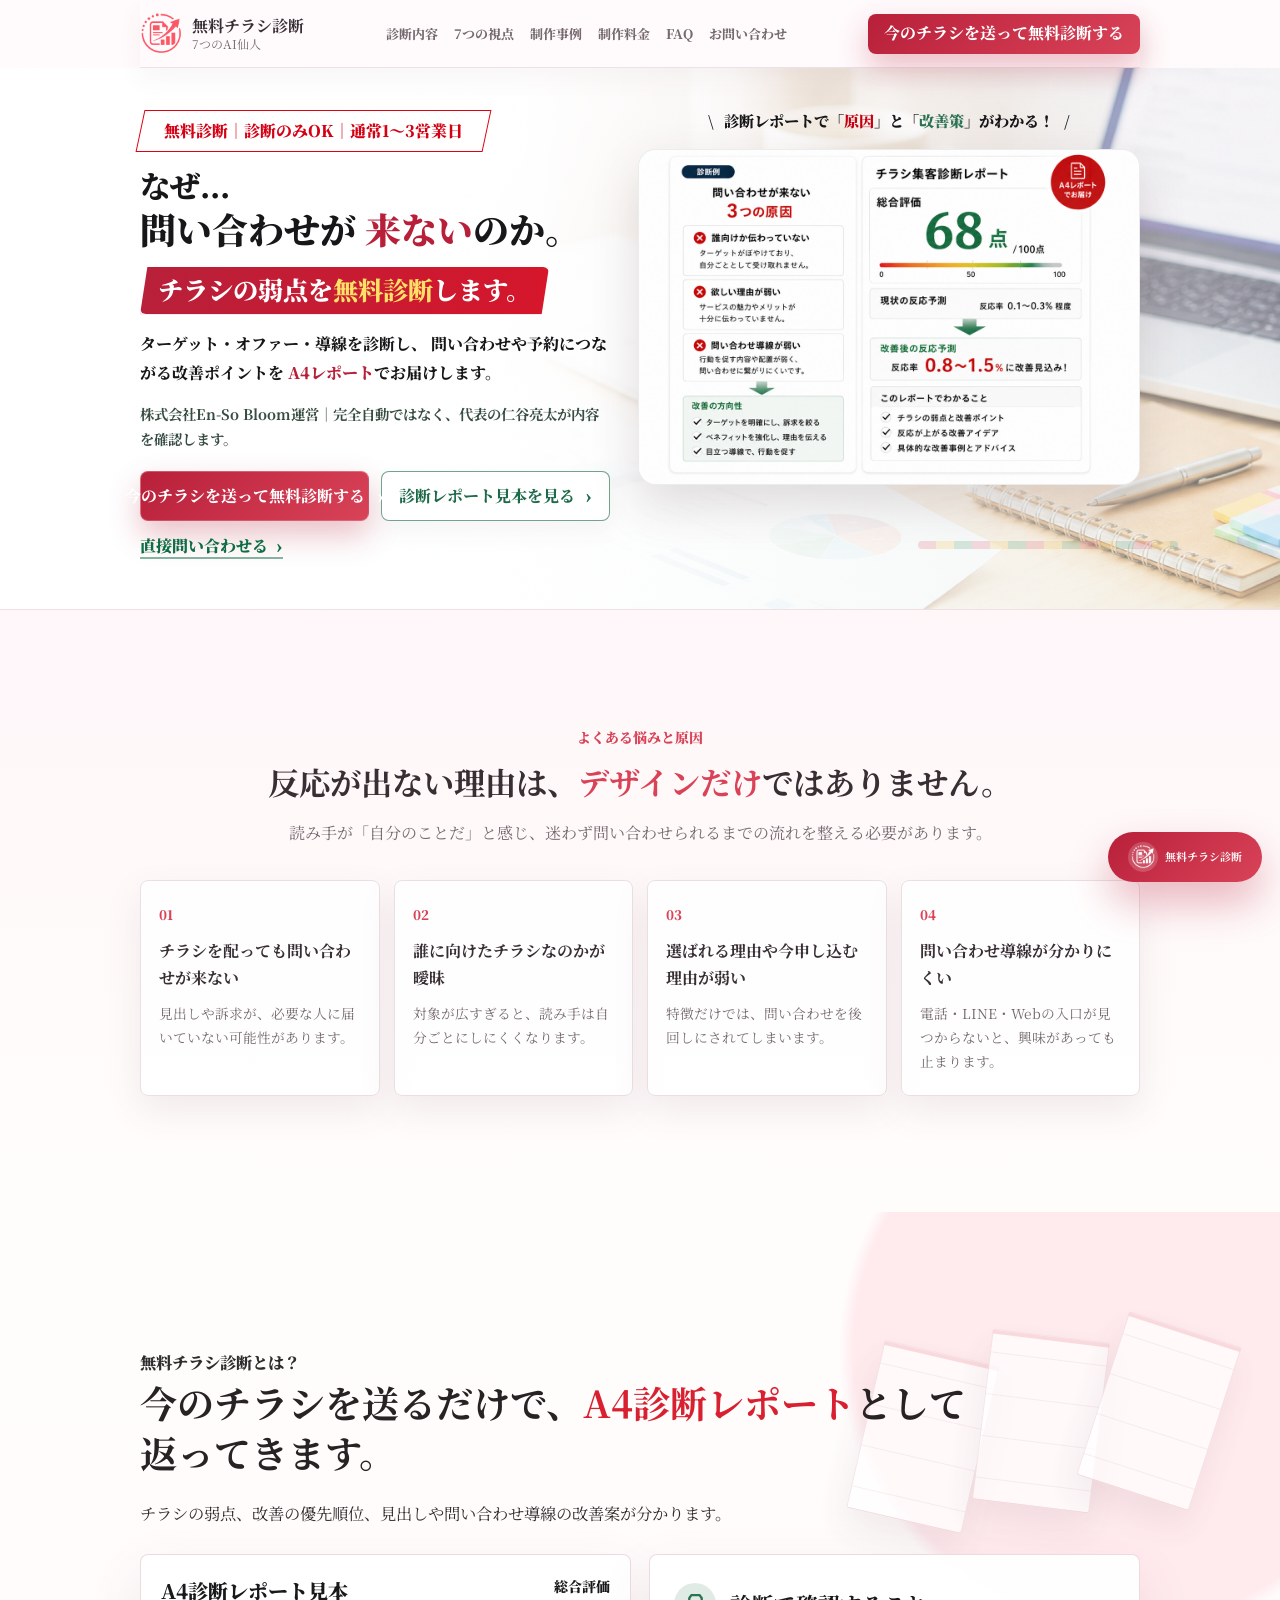
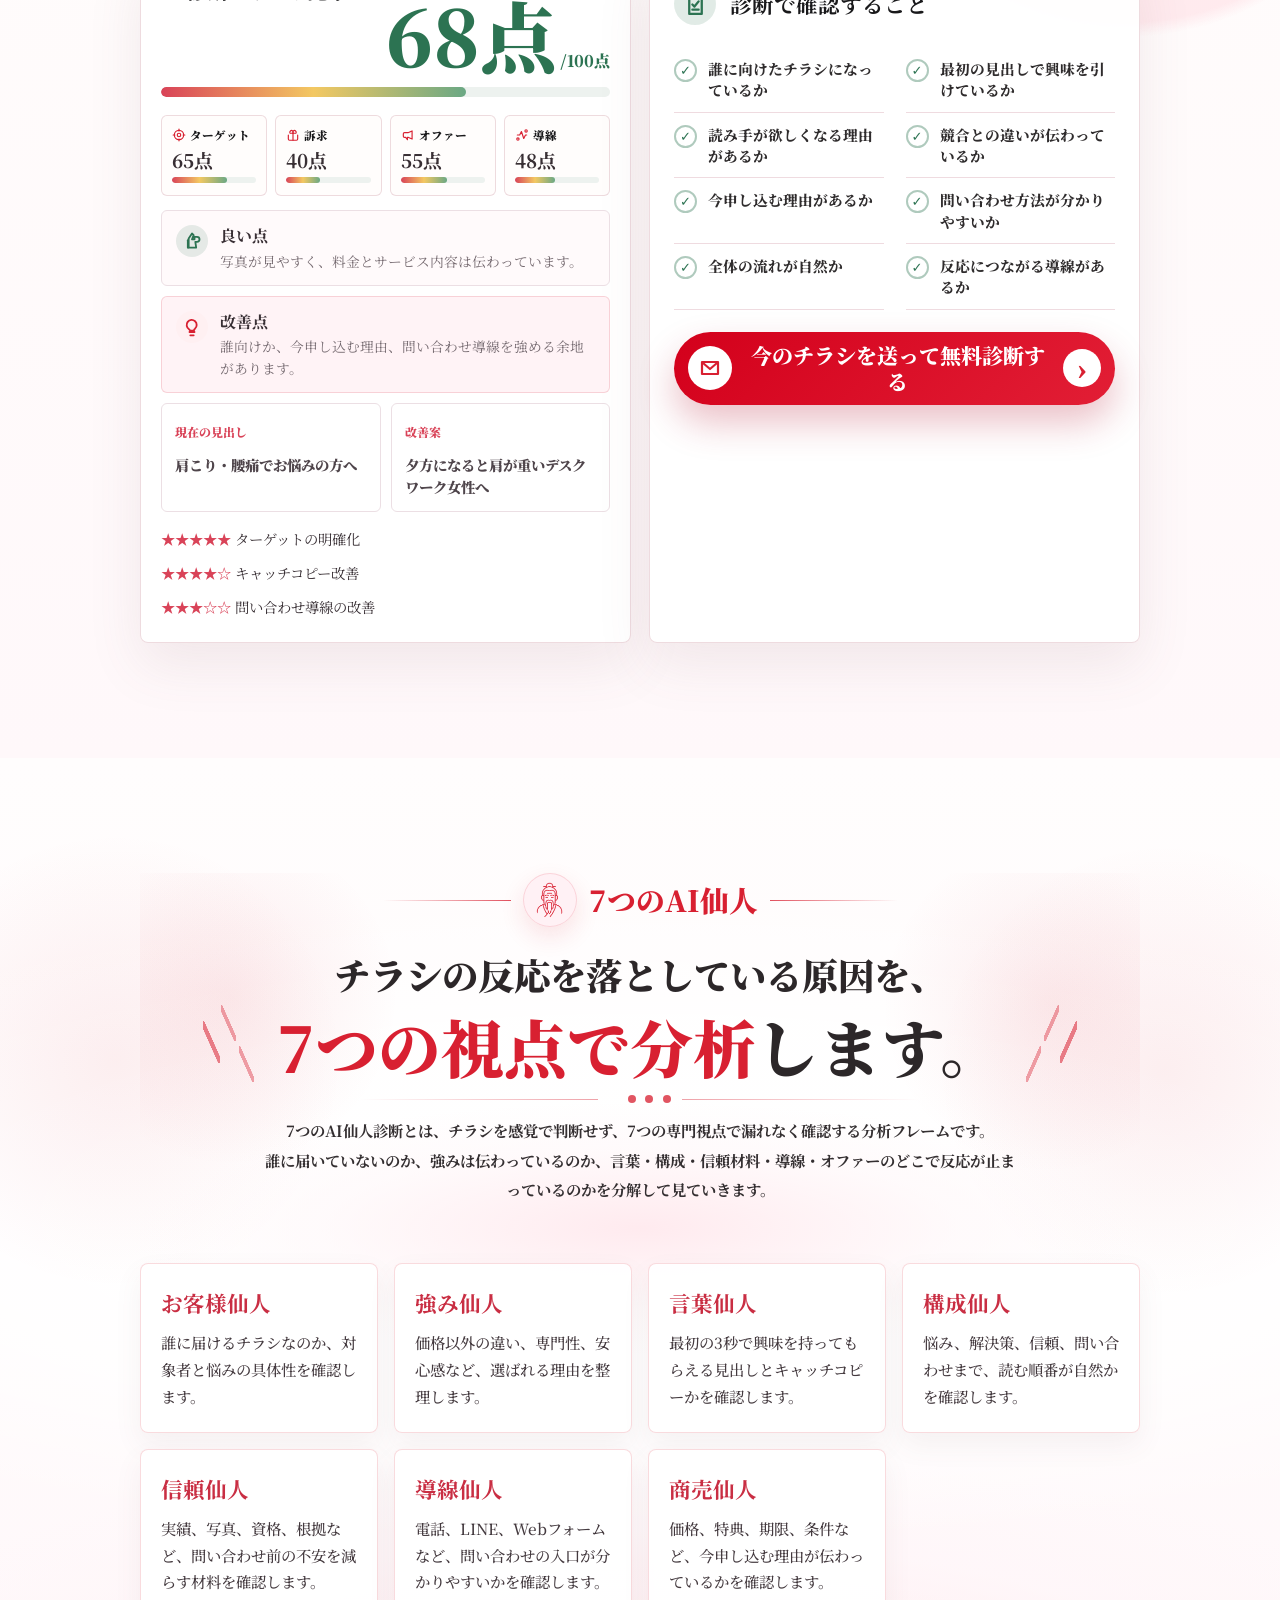
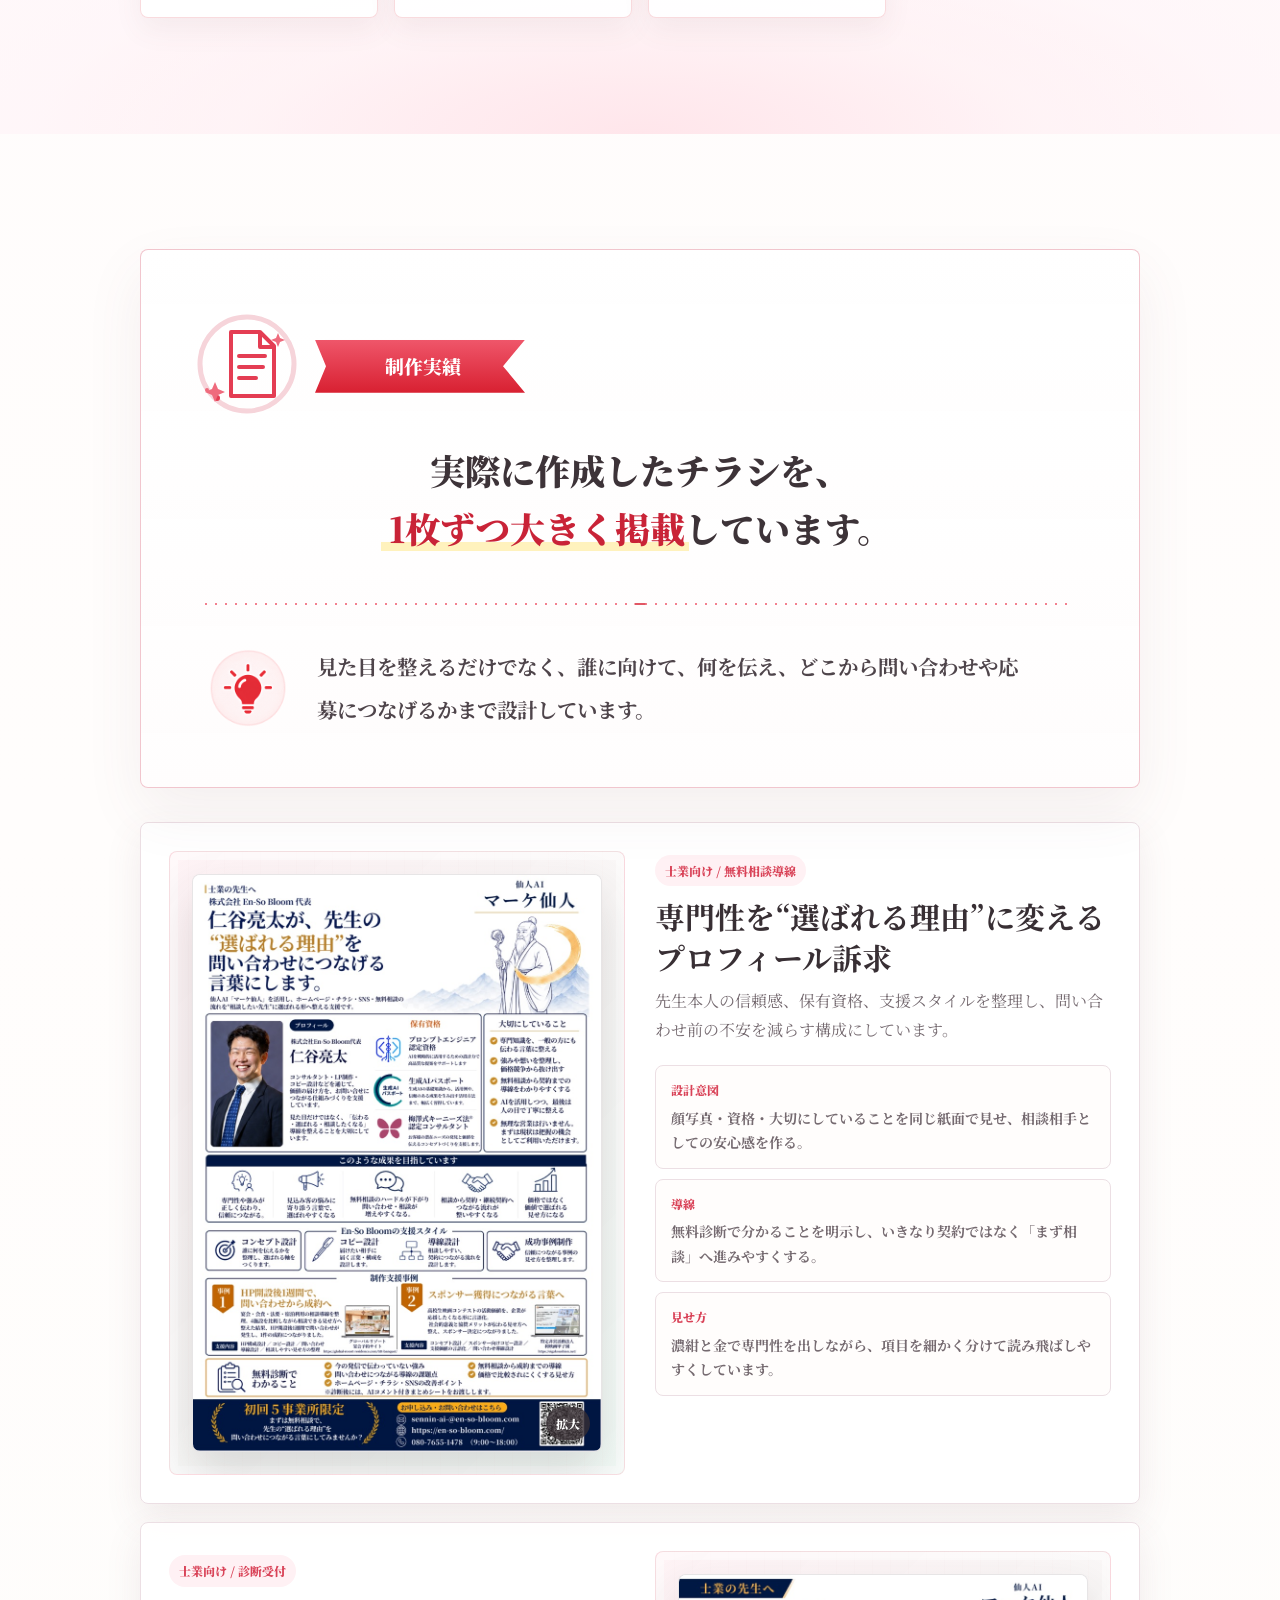
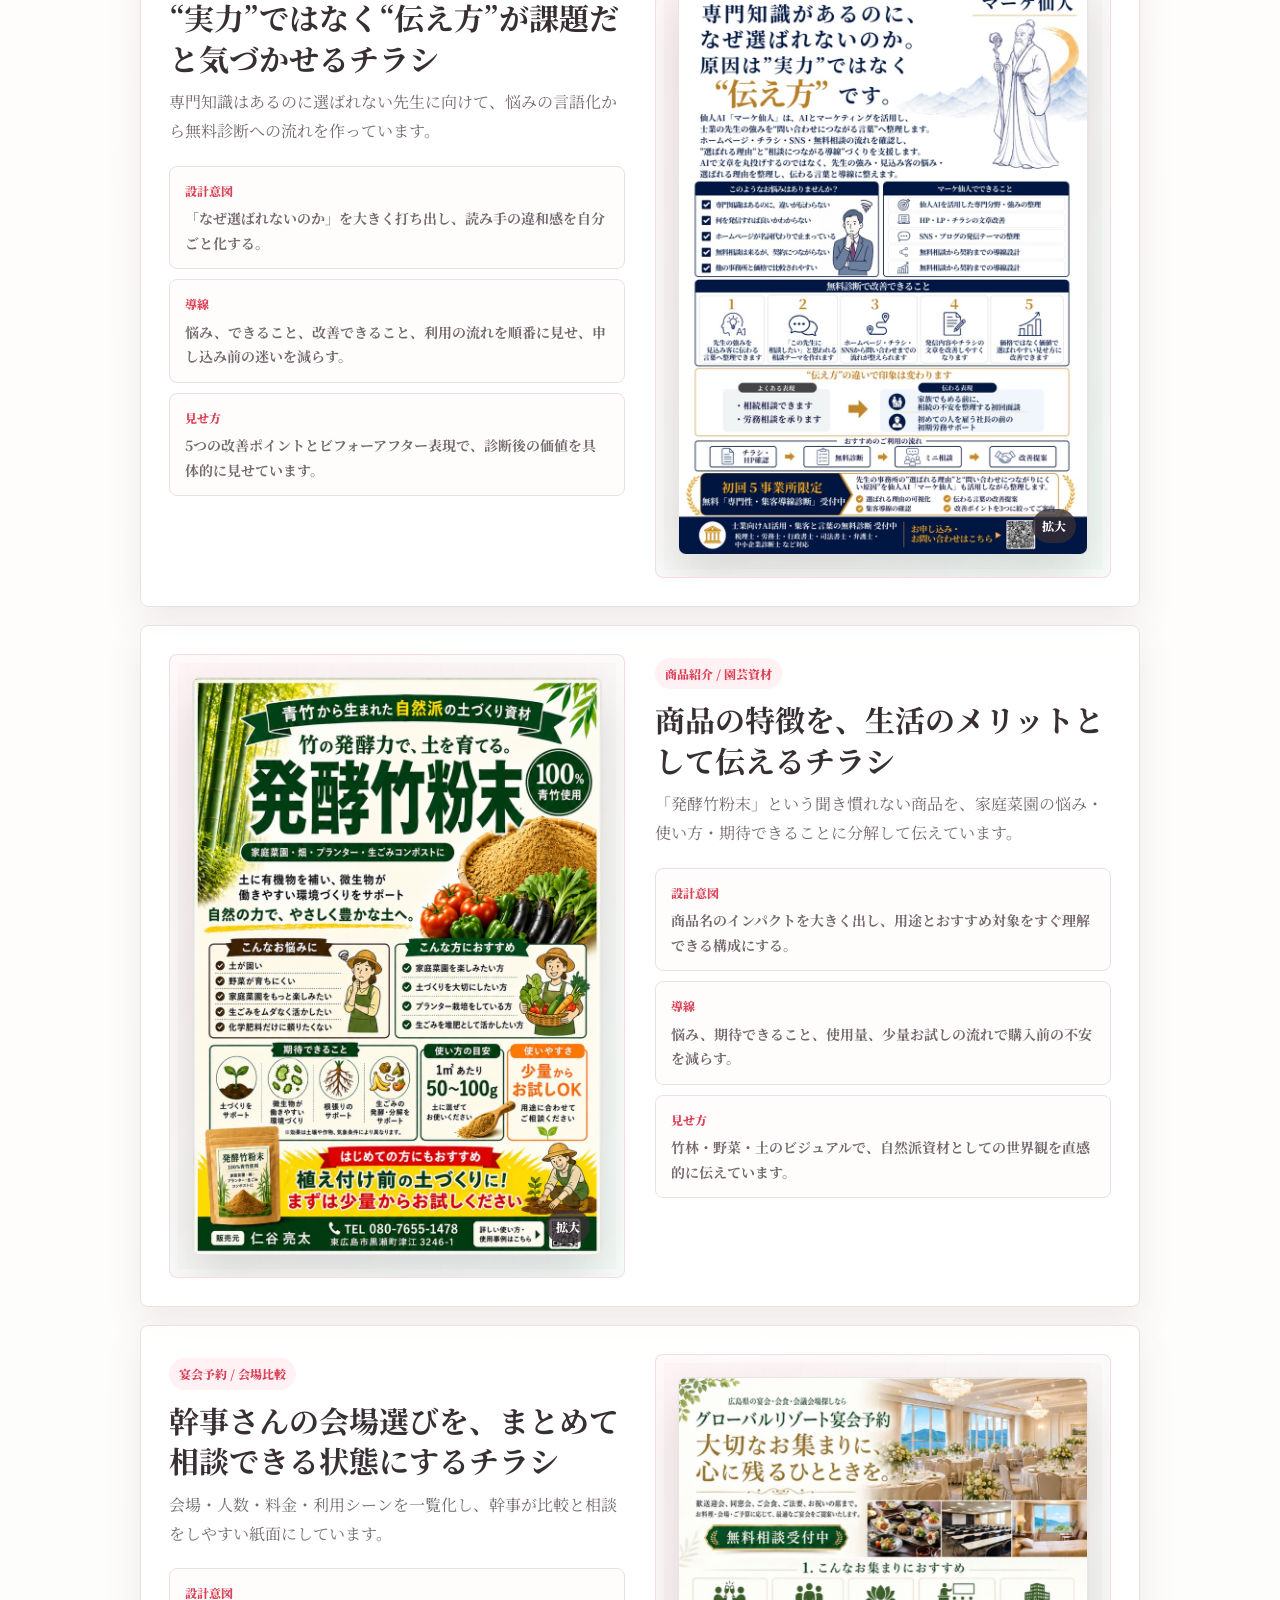
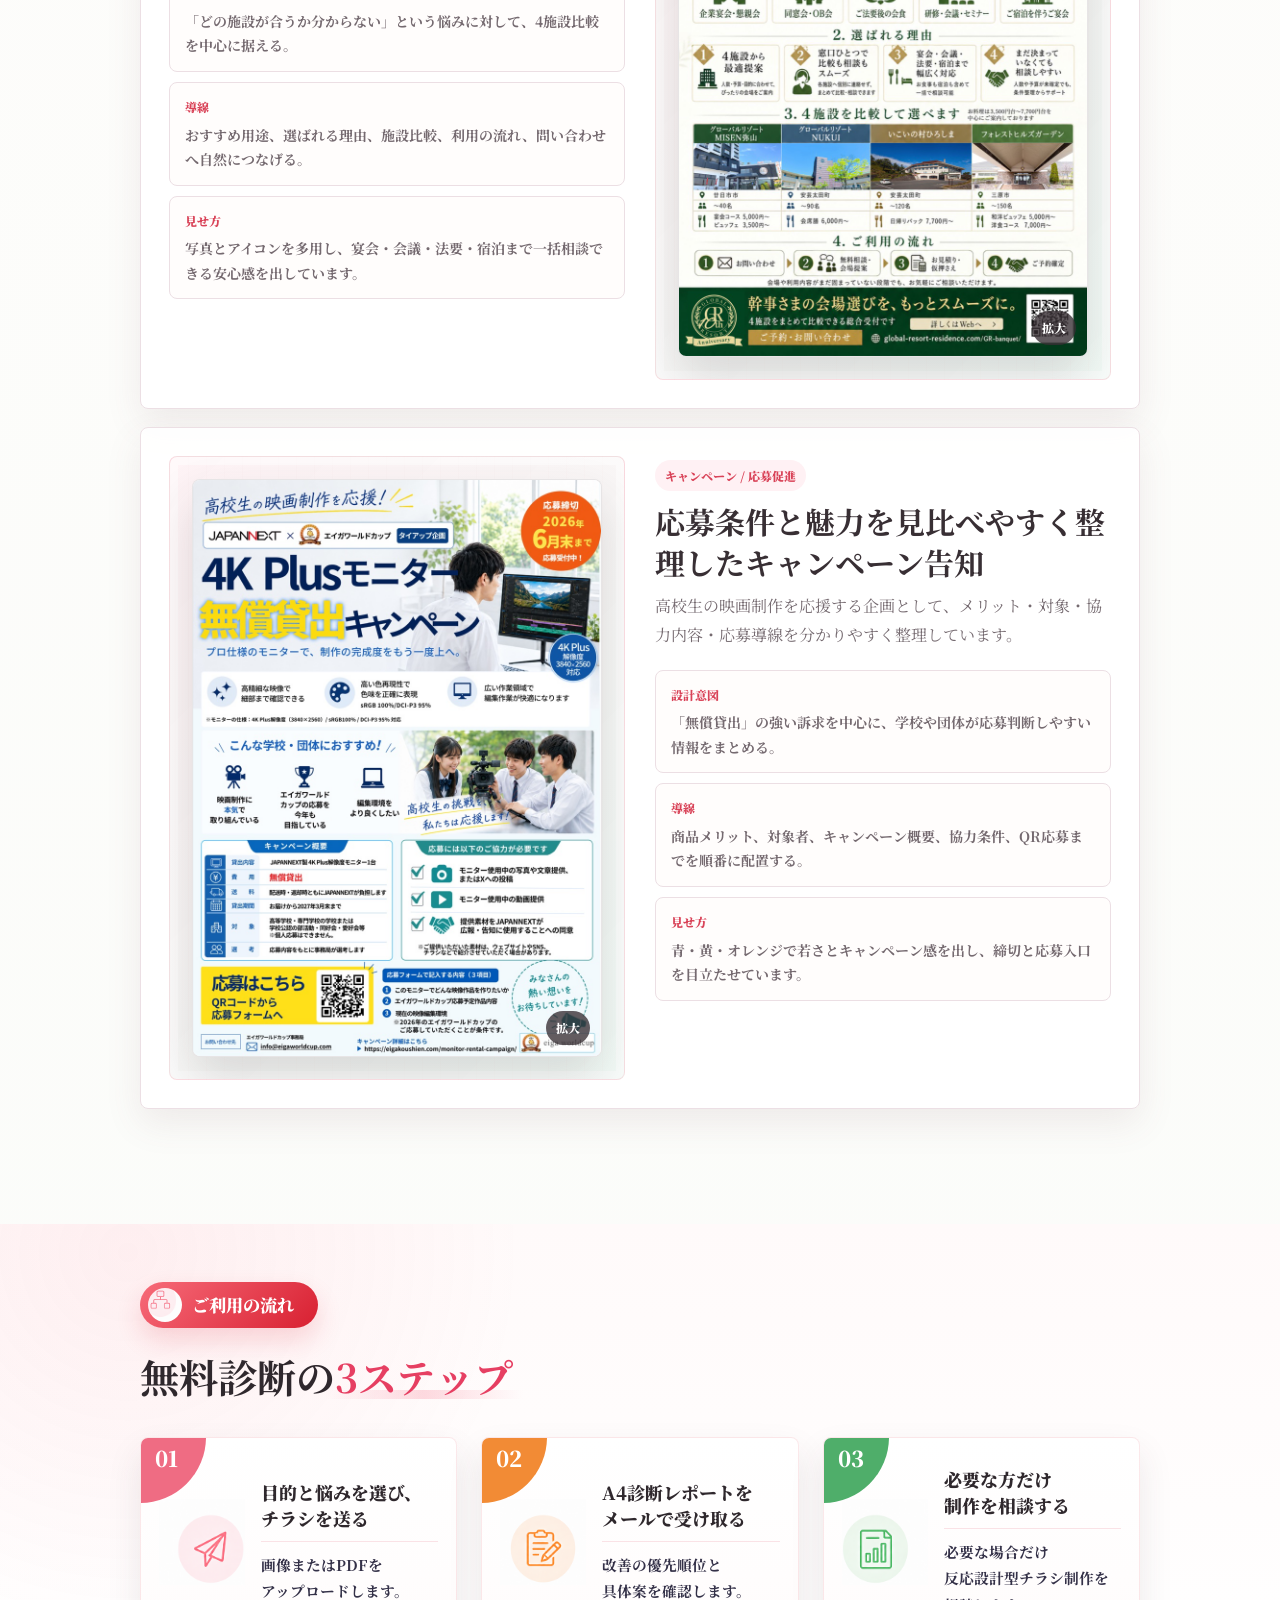
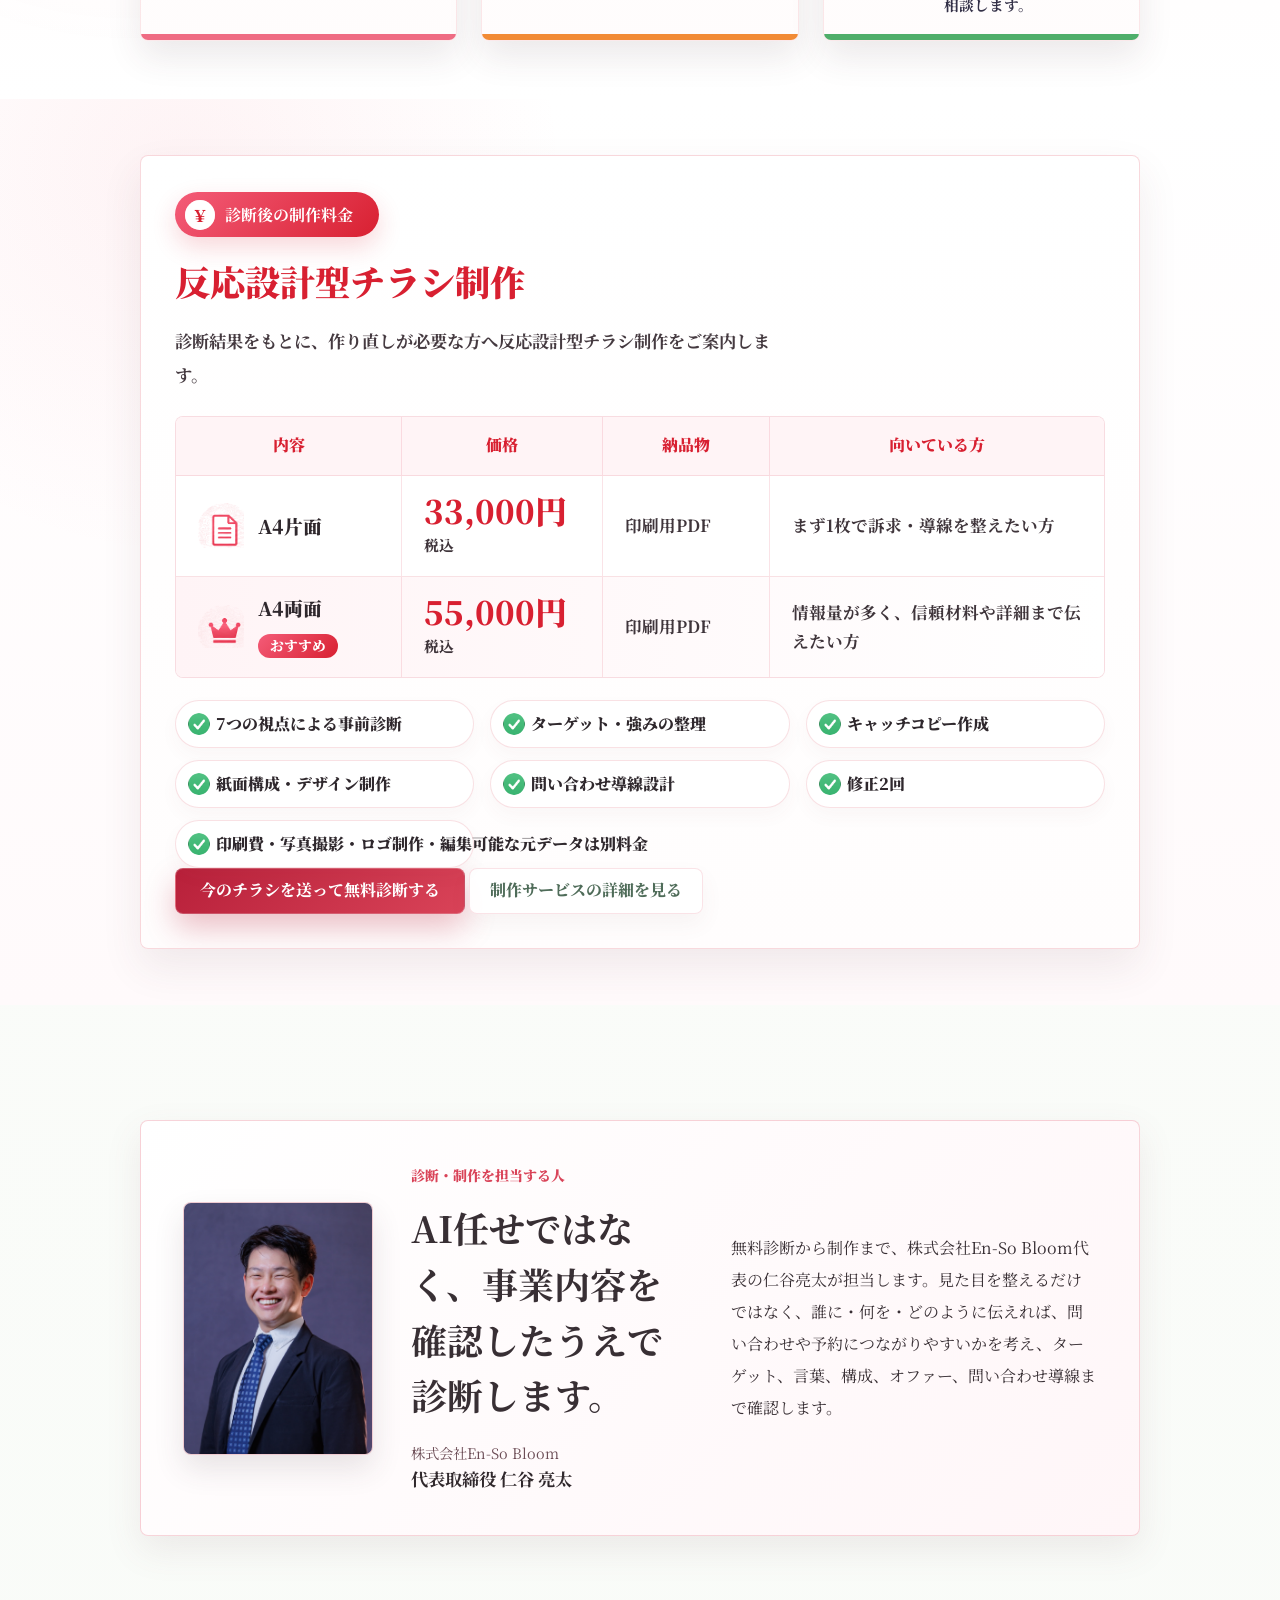
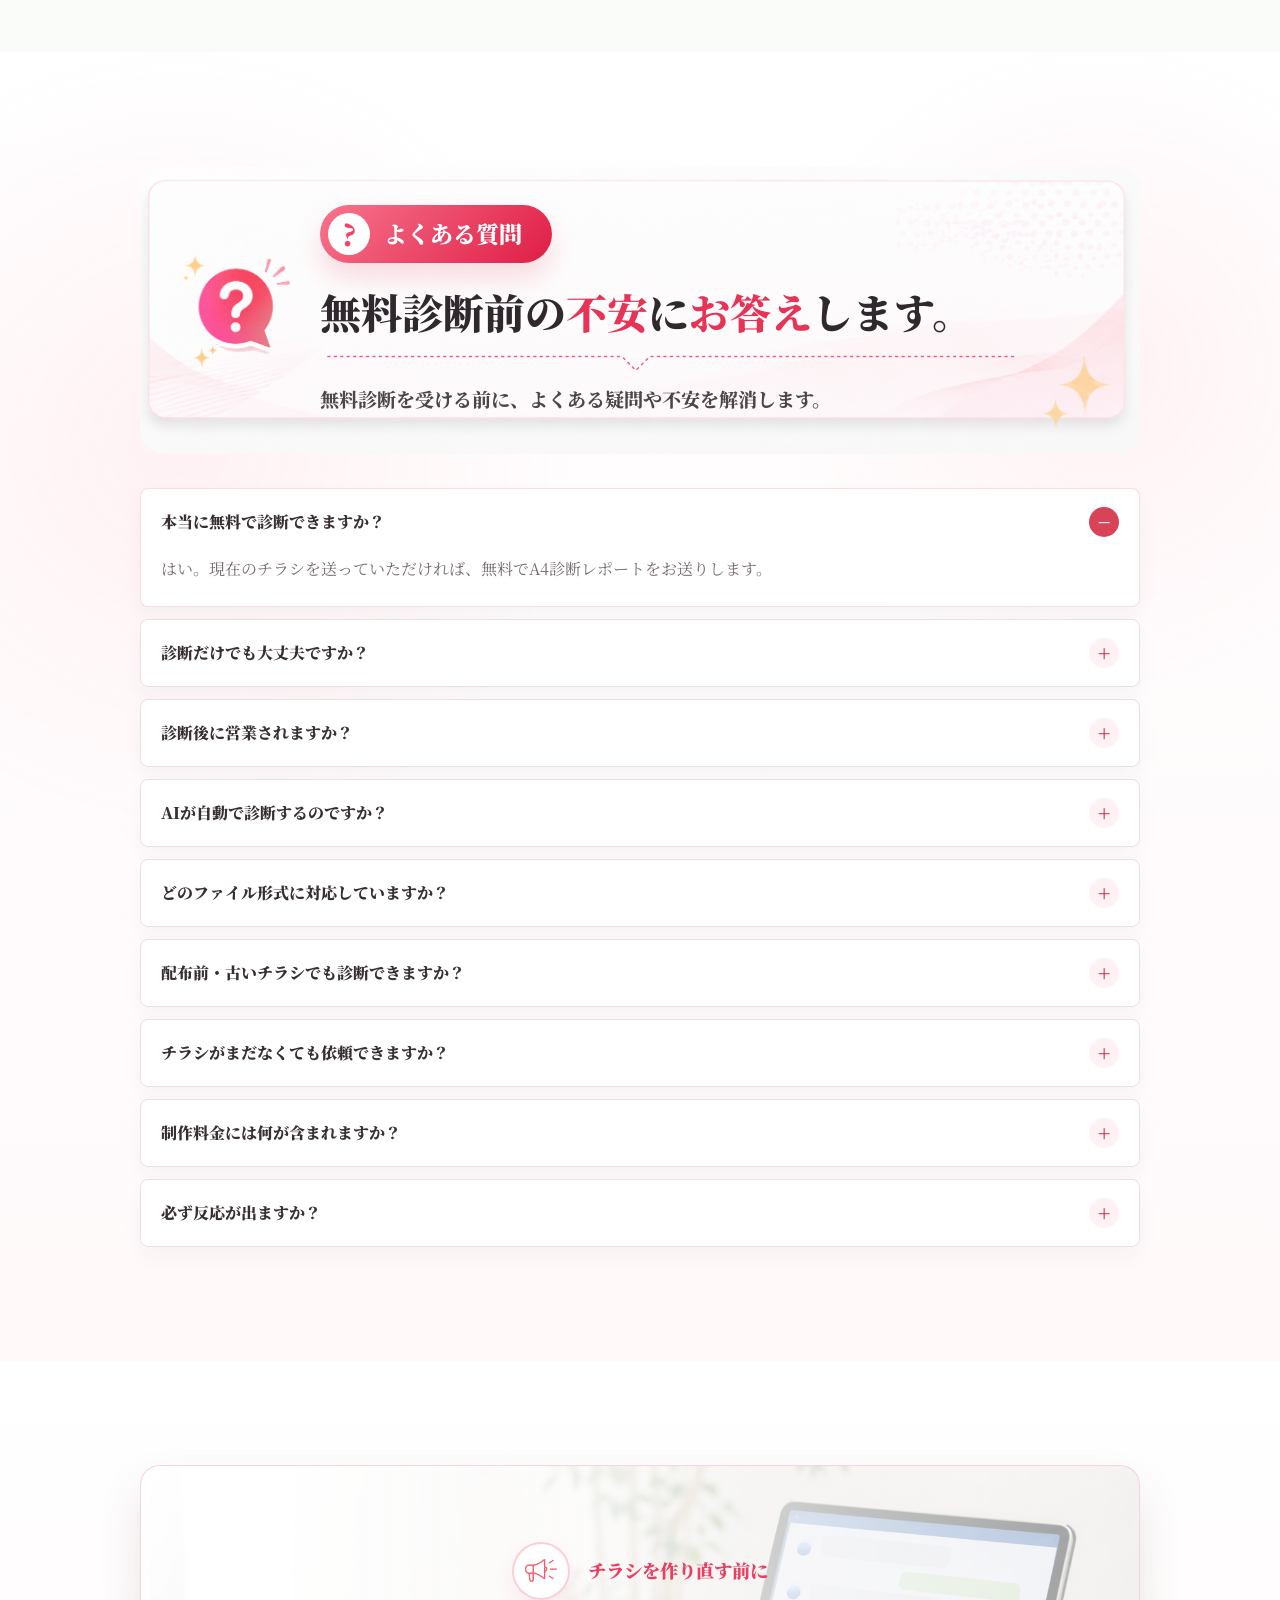
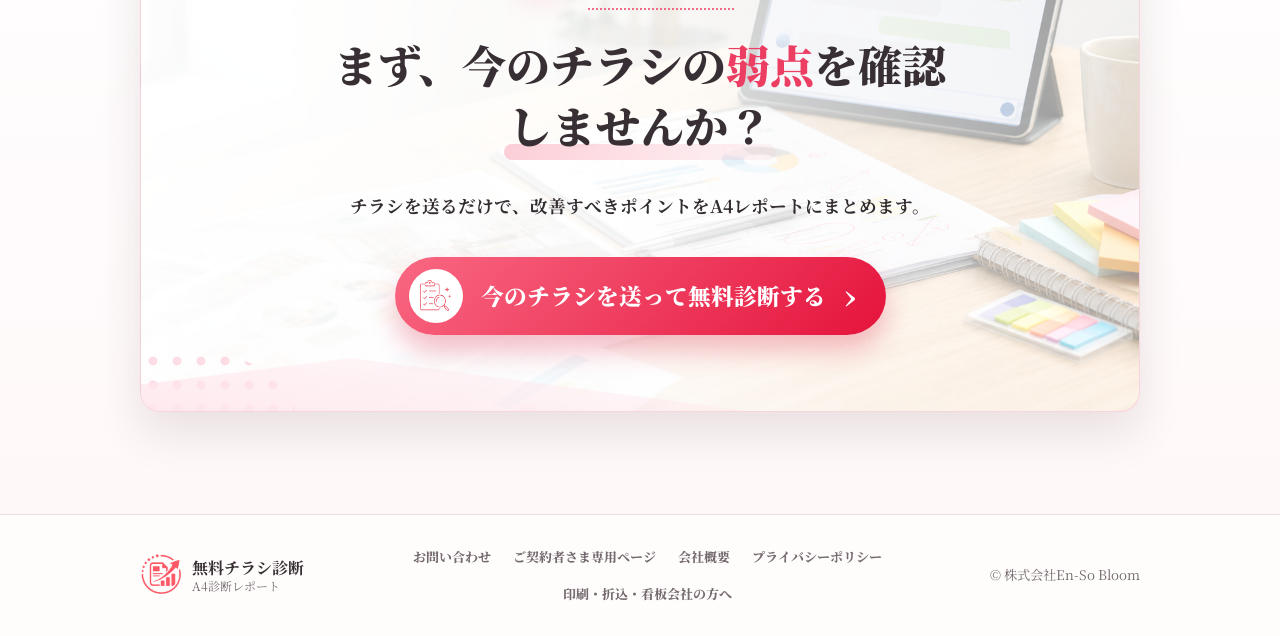
==== commit 8bf6973d: "Add representative portrait to flyer service pages" ====
--- a/index.html
+++ b/index.html
@@ -12,7 +12,7 @@
     <link rel="preconnect" href="https://fonts.gstatic.com" crossorigin />
     <link href="https://fonts.googleapis.com/css2?family=Noto+Serif+JP:wght@500;600;700;800;900&display=swap" rel="stylesheet" />
     <link rel="icon" type="image/png" href="assets/logo-mark.png" />
-    <link rel="stylesheet" href="styles.css?v=20260806-finalize1" />
+    <link rel="stylesheet" href="styles.css?v=20260806-owner1" />
   </head>
   <body>
     <header class="site-header" aria-label="サイトヘッダー">
@@ -458,11 +458,15 @@
 
       <section class="section owner-section" aria-labelledby="owner-title">
         <div class="section-inner owner-card">
-          <div>
+          <figure class="owner-photo">
+            <img src="assets/owner-ryota-nitani.jpg" alt="株式会社En-So Bloom 代表取締役 仁谷亮太" loading="lazy" decoding="async" />
+          </figure>
+          <div class="owner-intro">
             <p class="eyebrow">診断・制作を担当する人</p>
             <h2 id="owner-title">AI任せではなく、事業内容を確認したうえで診断します。</h2>
-          </div>
-          <p>無料診断から制作まで、株式会社En-So Bloom代表の仁谷亮太が担当します。見た目を整えるだけではなく、誰に・何を・どのように伝えれば、問い合わせや予約につながりやすいかを考え、ターゲット、言葉、構成、オファー、問い合わせ導線まで確認します。</p>
+            <p class="owner-name">株式会社En-So Bloom<br /><strong>代表取締役 仁谷 亮太</strong></p>
+          </div>
+          <p class="owner-description">無料診断から制作まで、株式会社En-So Bloom代表の仁谷亮太が担当します。見た目を整えるだけではなく、誰に・何を・どのように伝えれば、問い合わせや予約につながりやすいかを考え、ターゲット、言葉、構成、オファー、問い合わせ導線まで確認します。</p>
         </div>
       </section>
 
--- a/styles.css
+++ b/styles.css
@@ -12623,3 +12623,130 @@
     line-height: 1.7;
   }
 }
+
+/* Representative photo placements keep the real person present without overtaking the diagnosis content. */
+.owner-card {
+  grid-template-columns: 190px minmax(0, 0.85fr) minmax(0, 1.1fr);
+  align-items: center;
+}
+
+.owner-photo {
+  width: 100%;
+  max-width: 190px;
+  margin: 0;
+  overflow: hidden;
+  aspect-ratio: 3 / 4;
+  background: #f3edf0;
+  border: 1px solid rgba(217, 67, 88, 0.2);
+  border-radius: 8px;
+  box-shadow: 0 14px 30px rgba(67, 49, 55, 0.12);
+}
+
+.owner-photo img {
+  display: block;
+  width: 100%;
+  height: 100%;
+  object-fit: cover;
+  object-position: center 20%;
+}
+
+.owner-intro .eyebrow {
+  margin-top: 0;
+}
+
+.owner-name {
+  margin: 18px 0 0;
+  color: #6c4d56;
+  font-size: 0.9rem;
+  line-height: 1.65;
+}
+
+.owner-name strong {
+  color: #30282c;
+  font-size: 1.08rem;
+}
+
+.owner-card > .owner-description {
+  margin: 0;
+  font-size: 1rem;
+  line-height: 2;
+}
+
+.company-profile {
+  display: flex;
+  gap: 18px;
+  align-items: center;
+  padding: 0 0 24px;
+  margin-bottom: 8px;
+  border-bottom: 1px solid var(--line);
+}
+
+.company-profile img {
+  display: block;
+  width: 88px;
+  height: 112px;
+  object-fit: cover;
+  object-position: center 20%;
+  border: 1px solid rgba(217, 67, 88, 0.2);
+  border-radius: 6px;
+}
+
+.company-profile p,
+.company-profile strong,
+.company-profile span {
+  display: block;
+}
+
+.company-profile p {
+  margin: 0 0 4px;
+  color: #6c4d56;
+  font-size: 0.82rem;
+  font-weight: 700;
+}
+
+.company-profile strong {
+  color: #30282c;
+  font-size: 1.34rem;
+  line-height: 1.4;
+}
+
+.company-profile span {
+  margin-top: 4px;
+  color: var(--muted);
+  font-size: 0.88rem;
+}
+
+@media (max-width: 760px) {
+  .owner-card {
+    grid-template-columns: 120px minmax(0, 1fr);
+    align-items: start;
+  }
+
+  .owner-photo {
+    max-width: 120px;
+  }
+
+  .owner-card > .owner-description {
+    grid-column: 1 / -1;
+  }
+}
+
+@media (max-width: 480px) {
+  .owner-card {
+    grid-template-columns: 1fr;
+    justify-items: center;
+    text-align: center;
+  }
+
+  .owner-photo {
+    max-width: 152px;
+  }
+
+  .owner-card > .owner-description {
+    text-align: left;
+  }
+
+  .company-profile {
+    align-items: center;
+  }
+}
